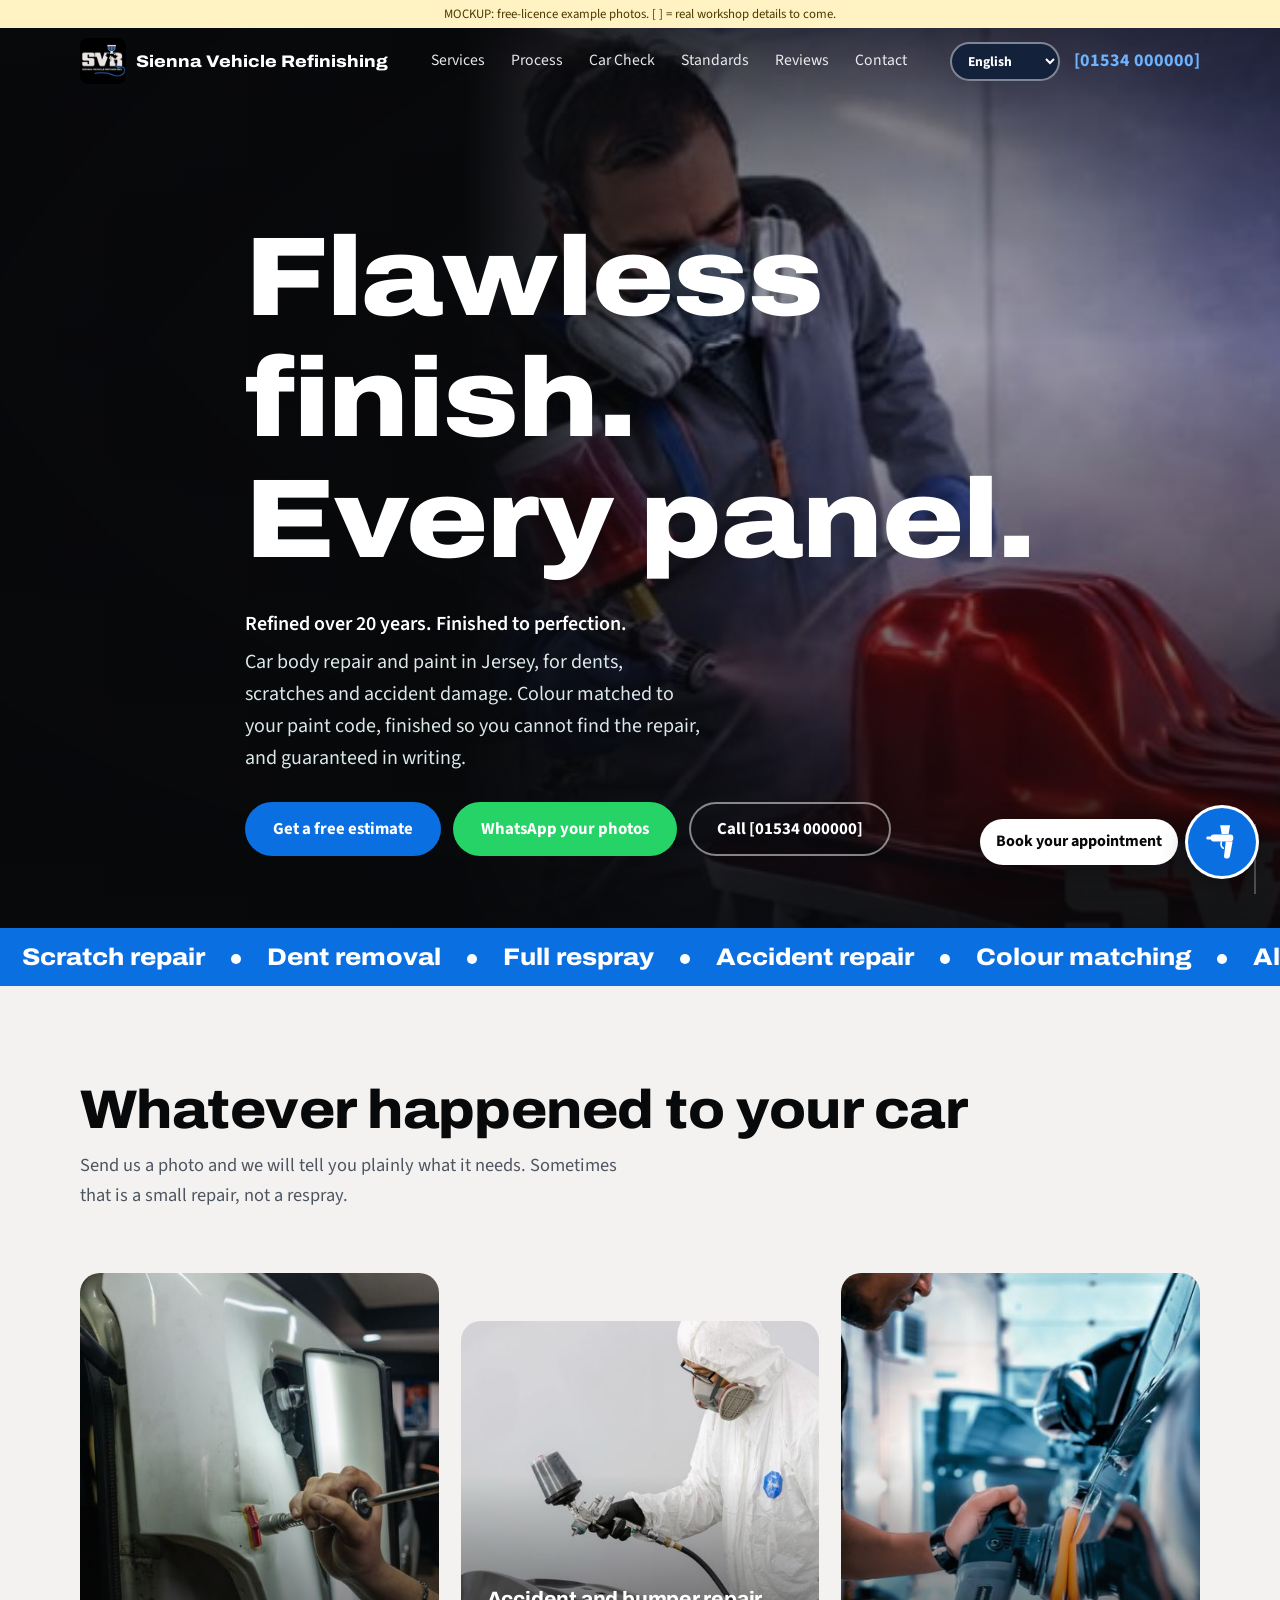
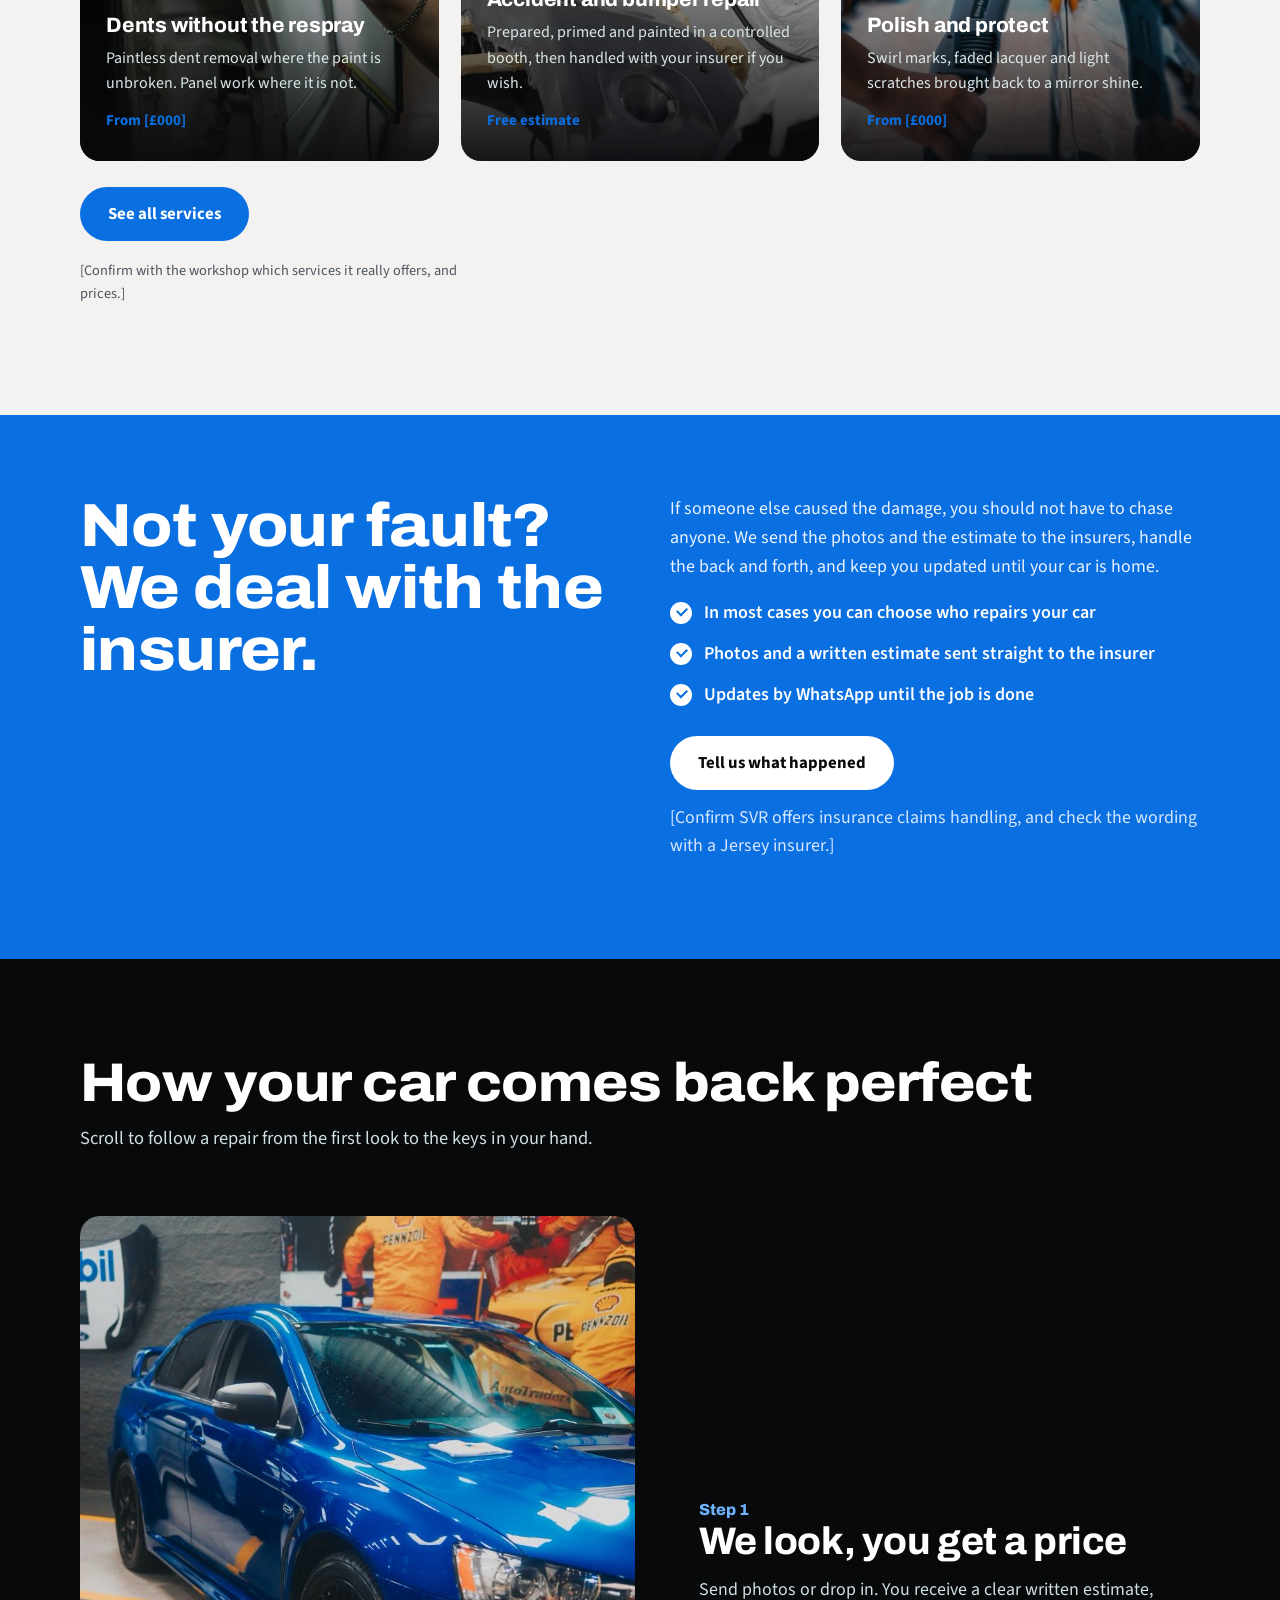
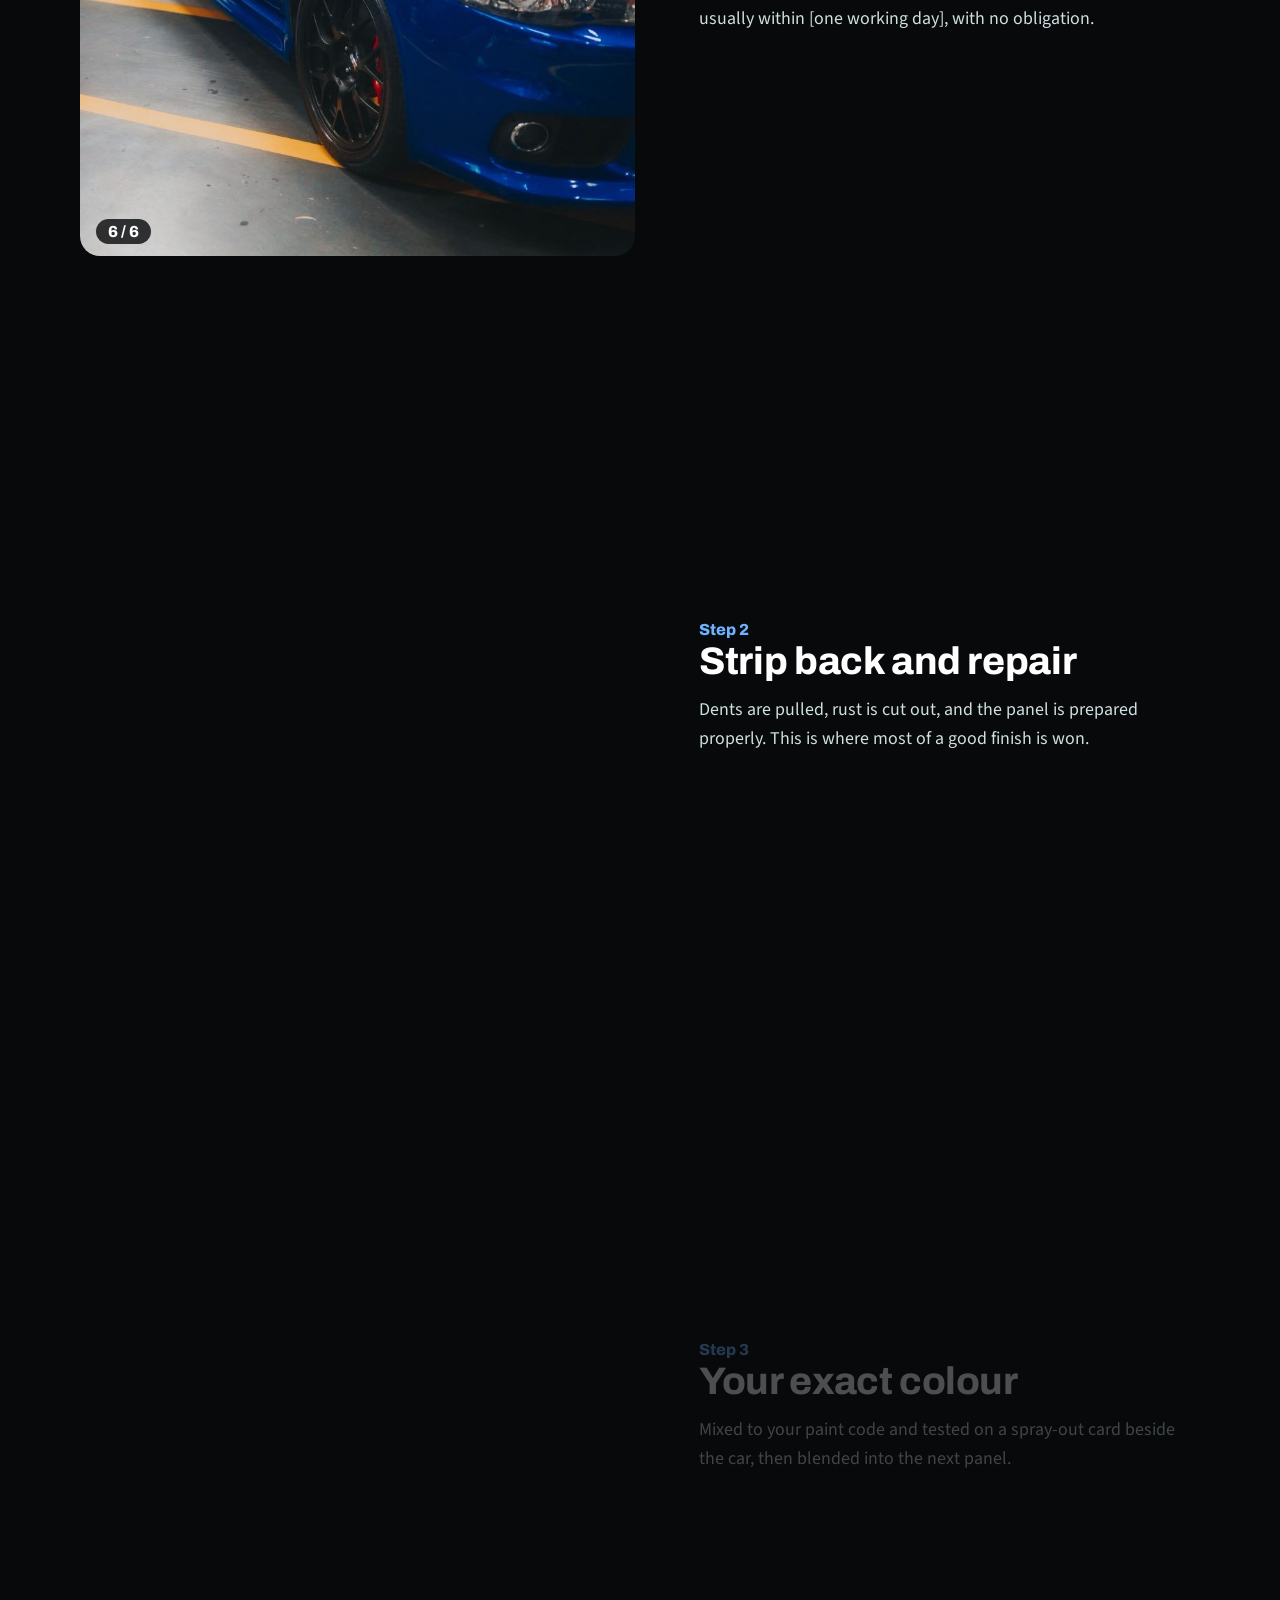
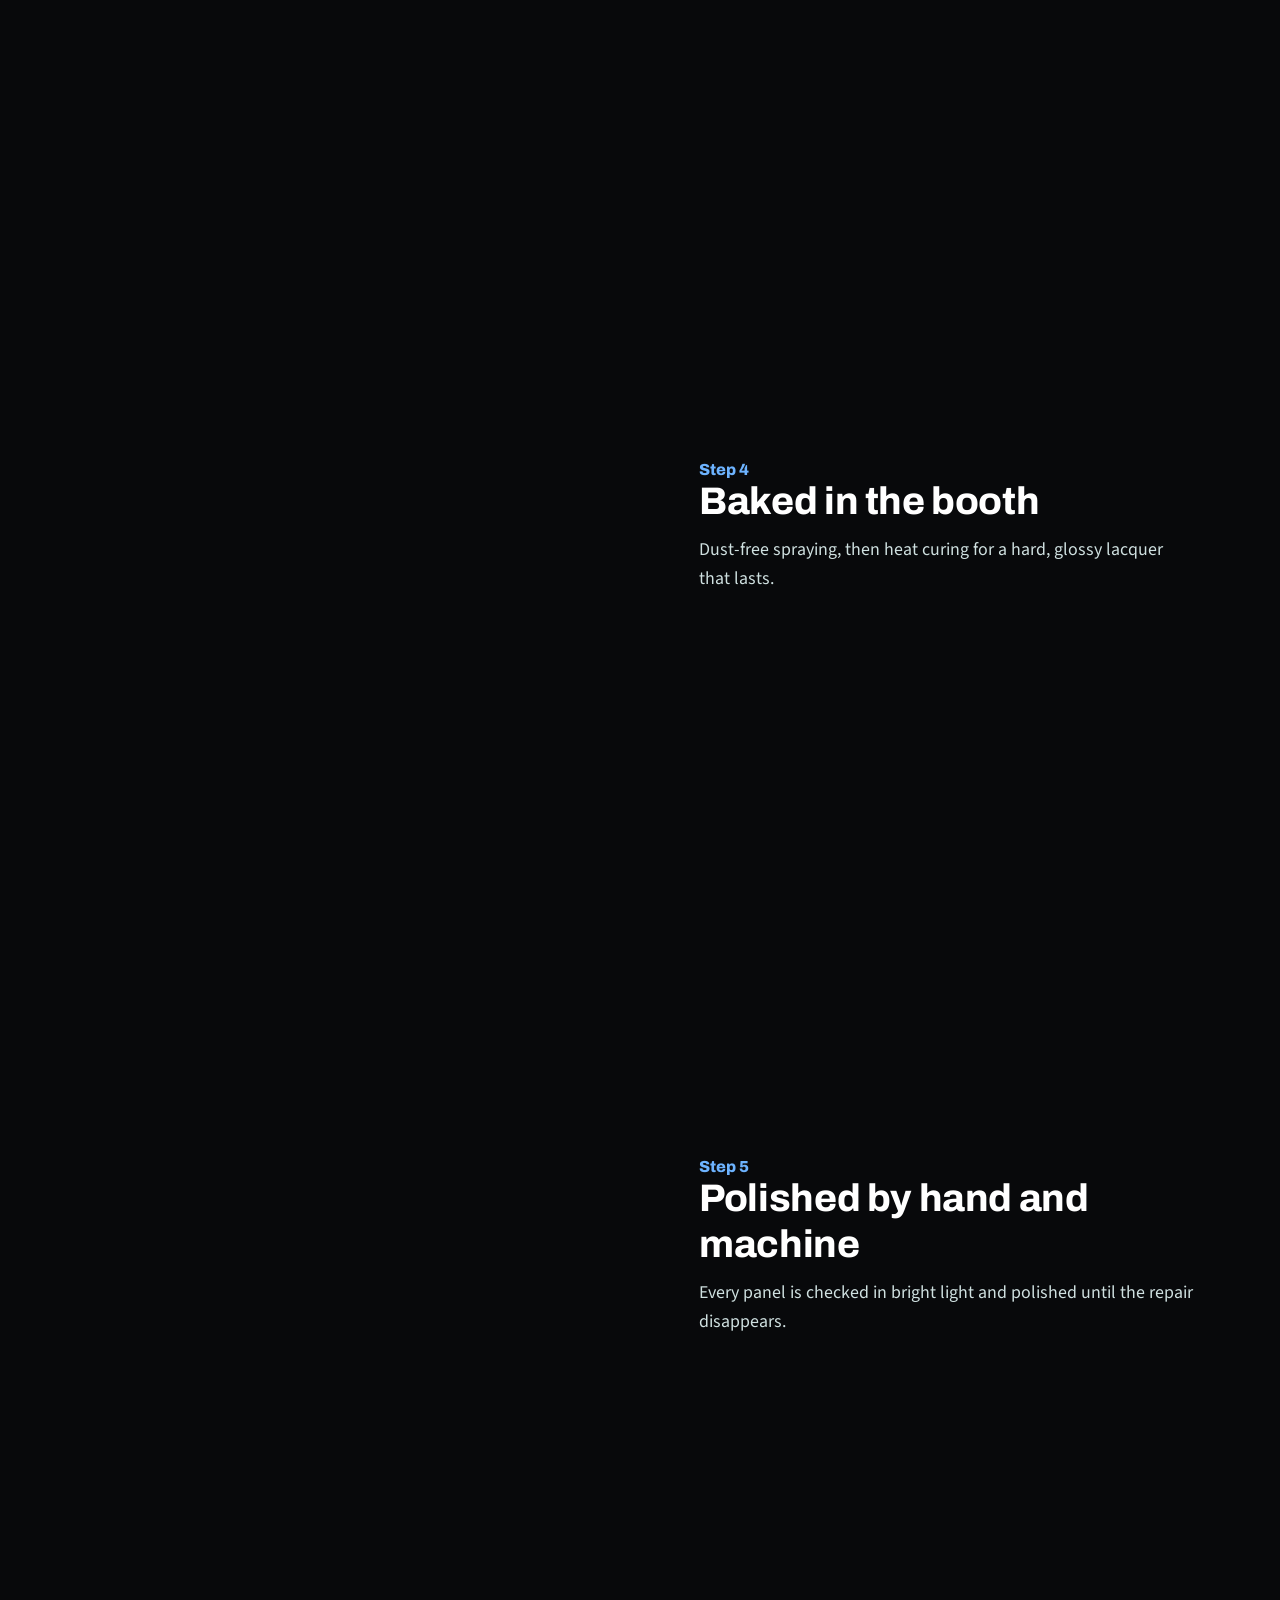
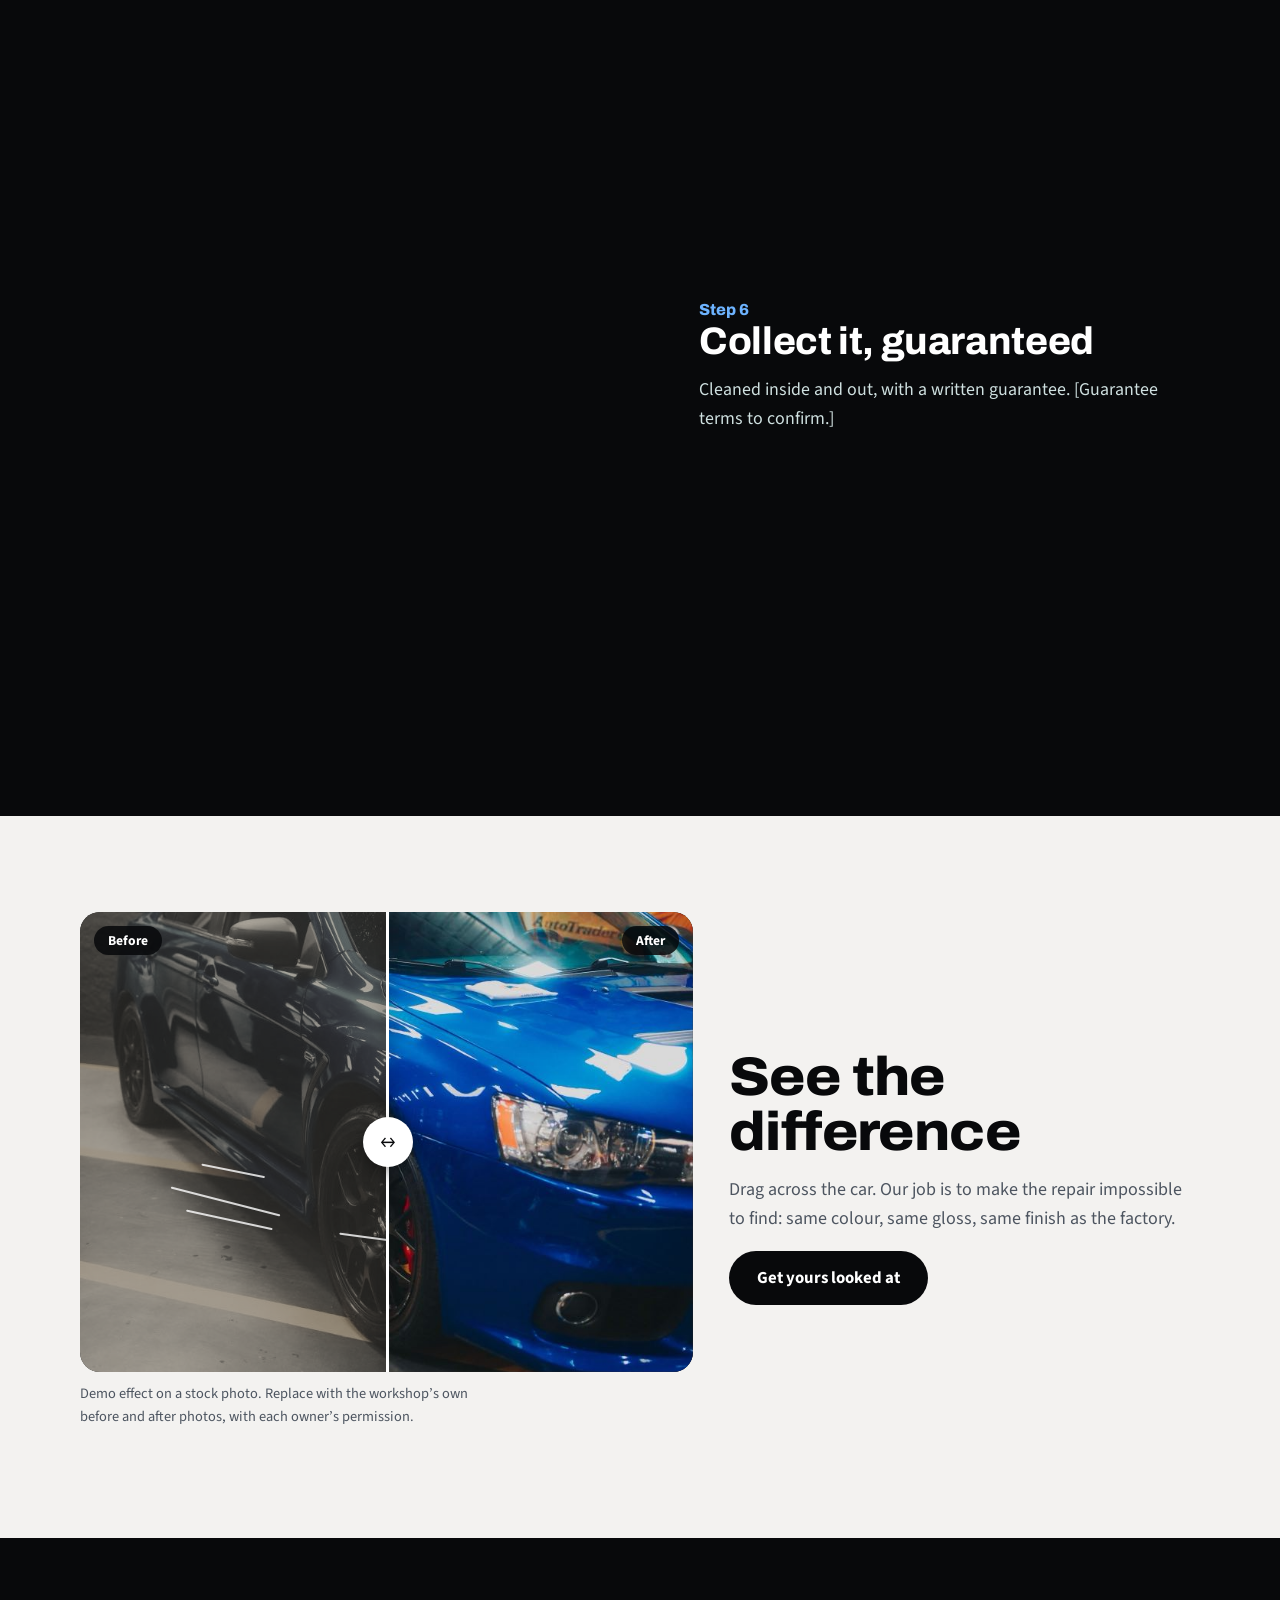
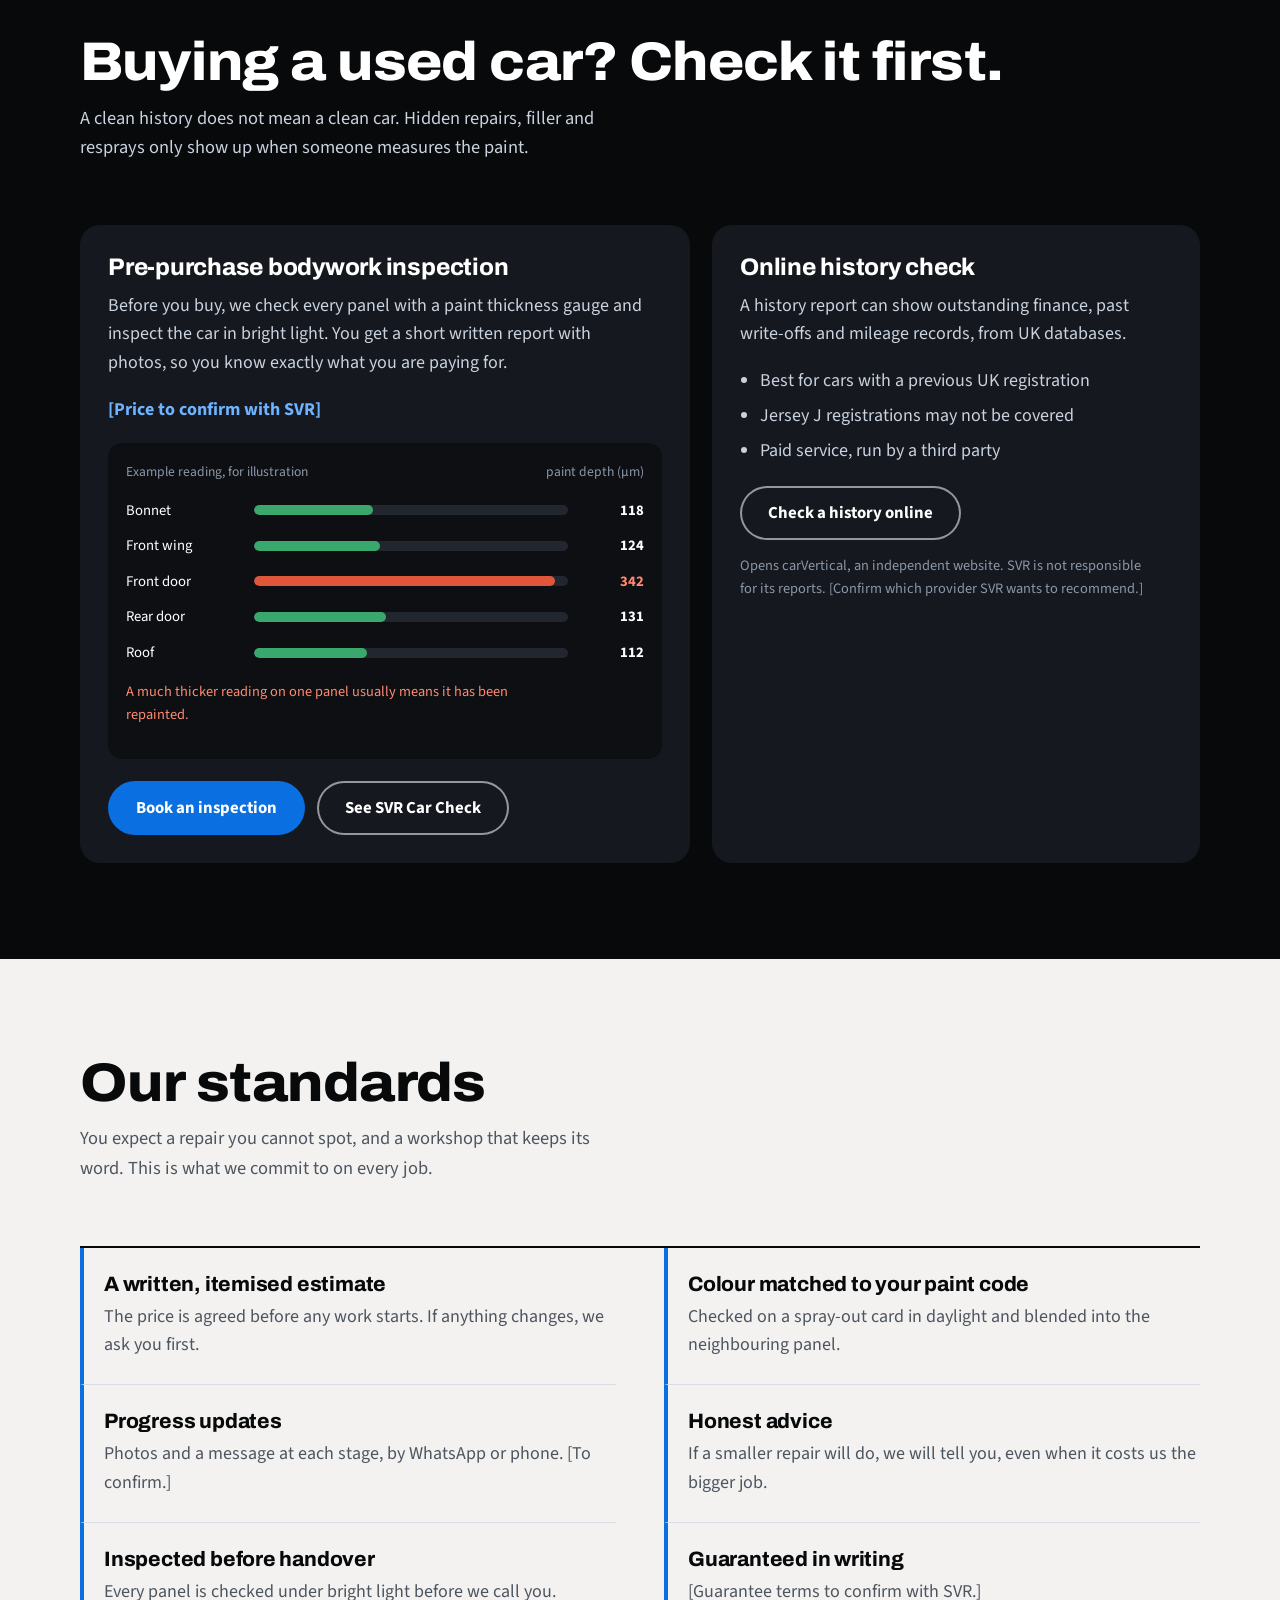
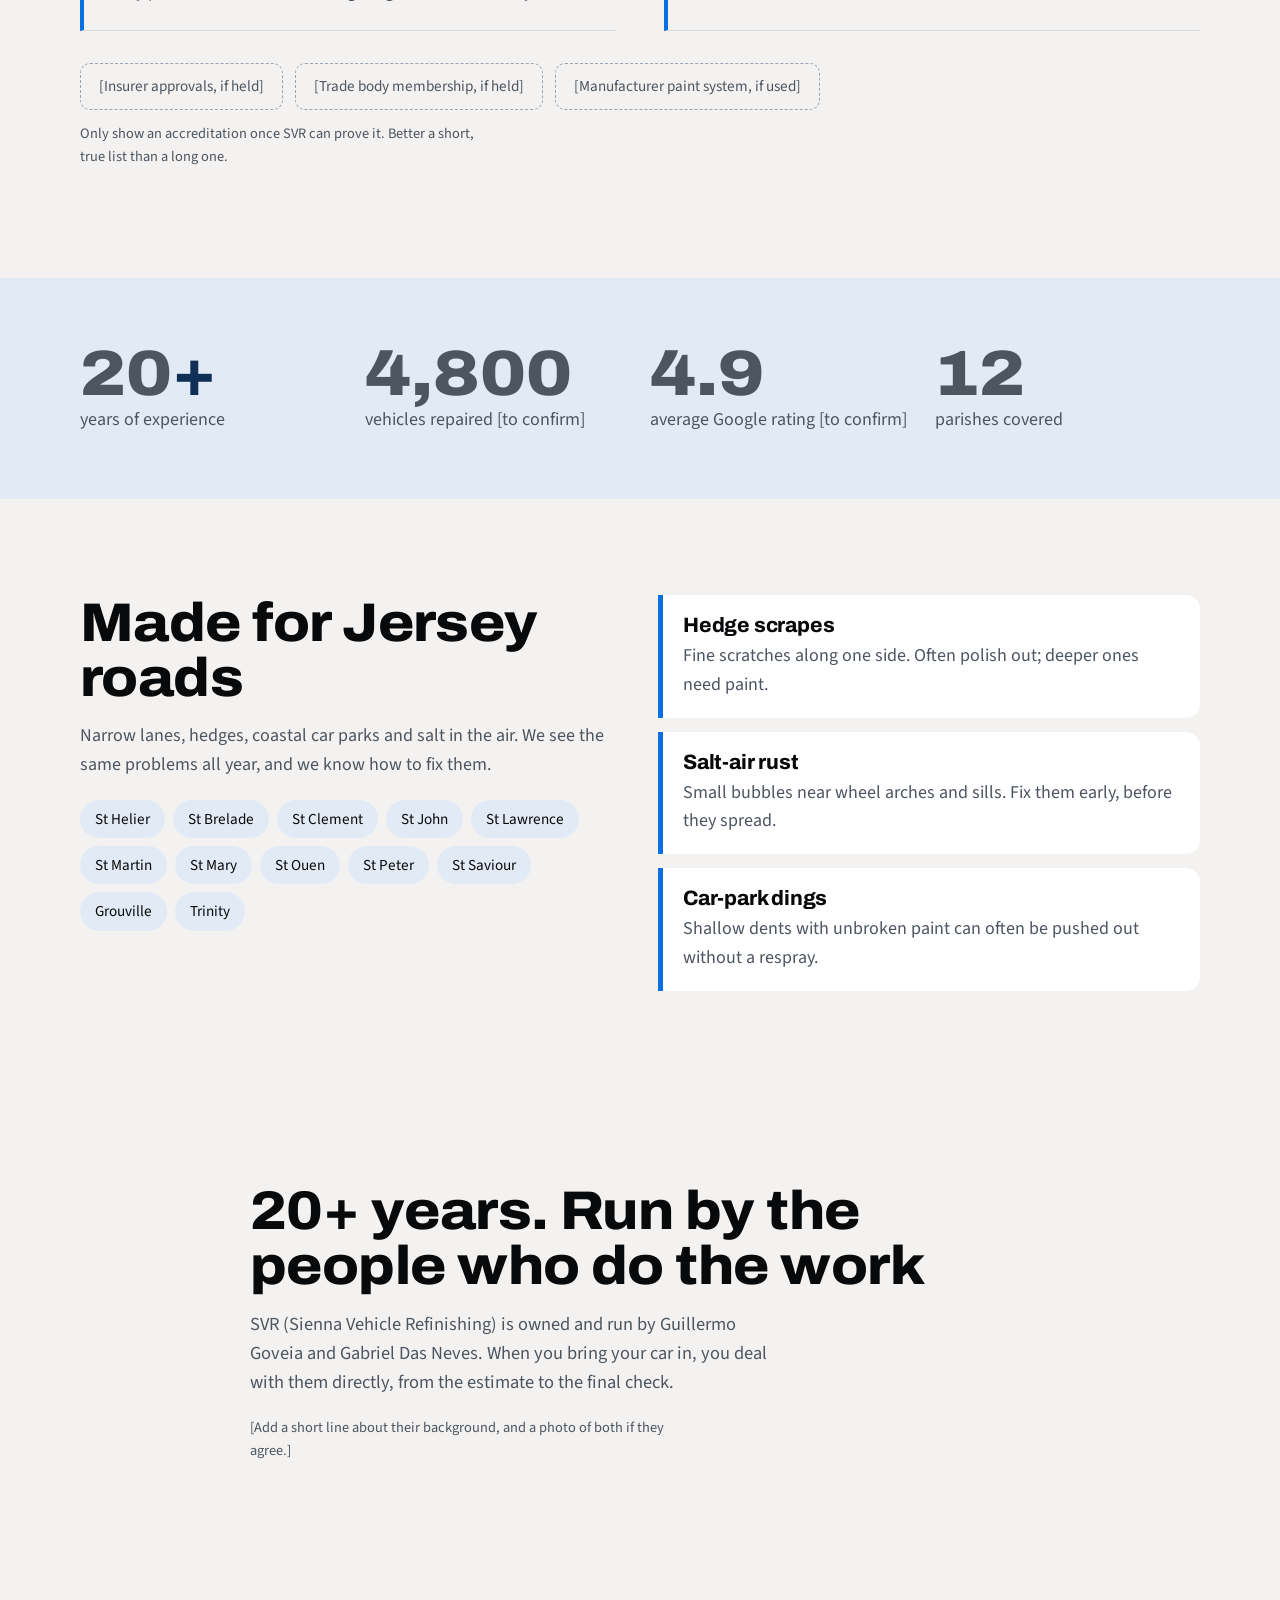
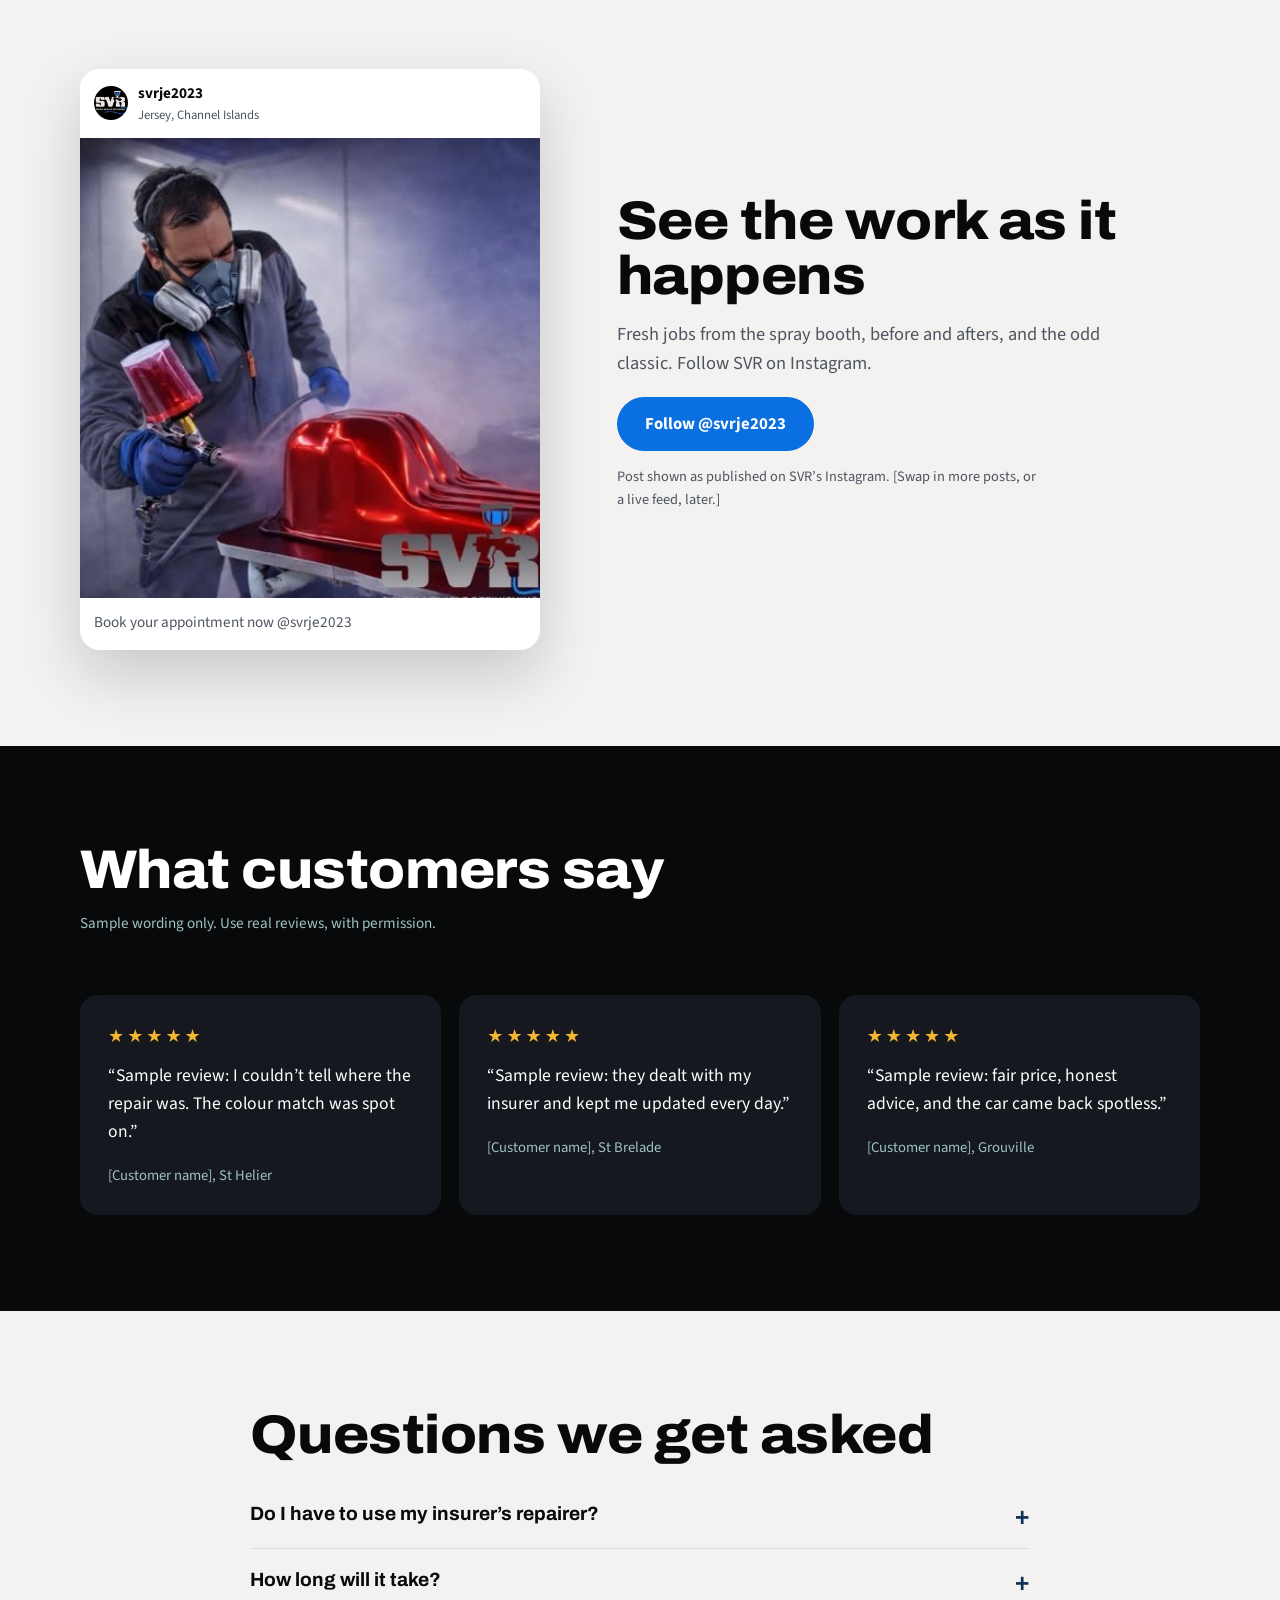
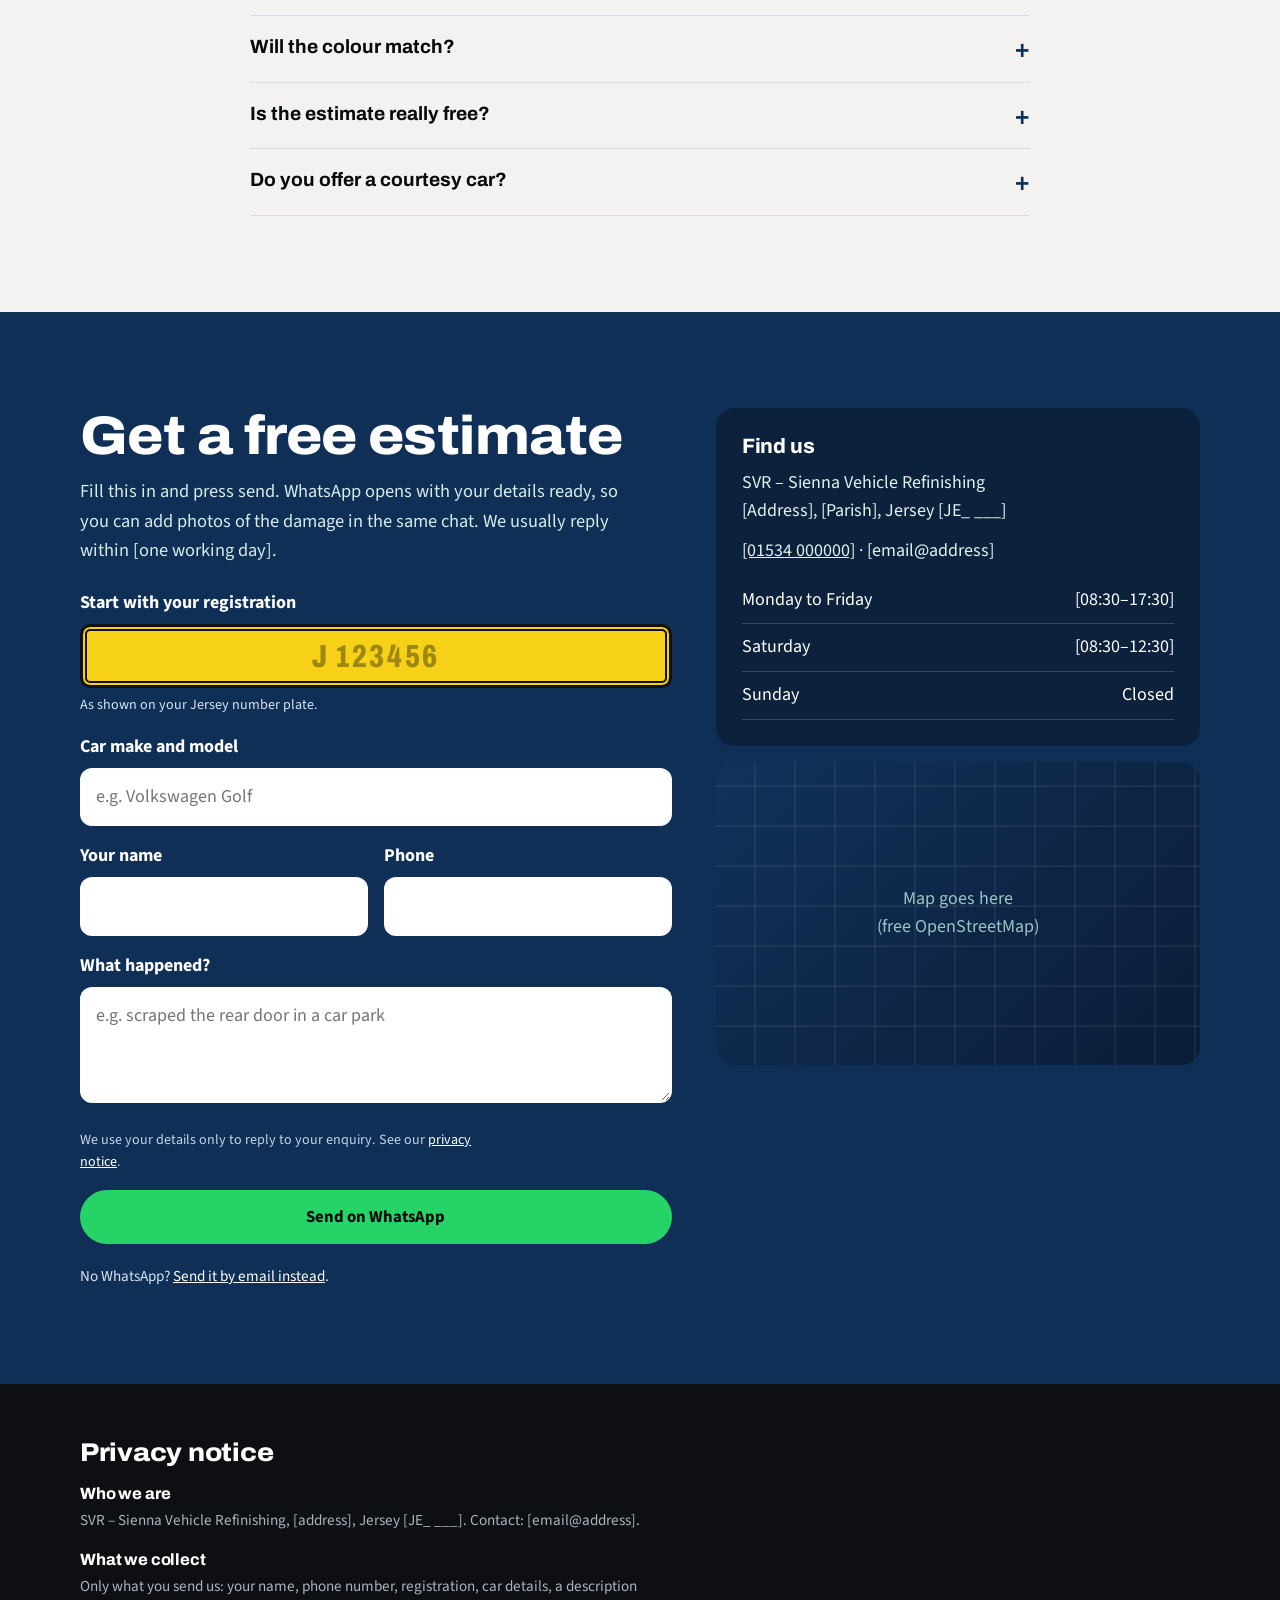
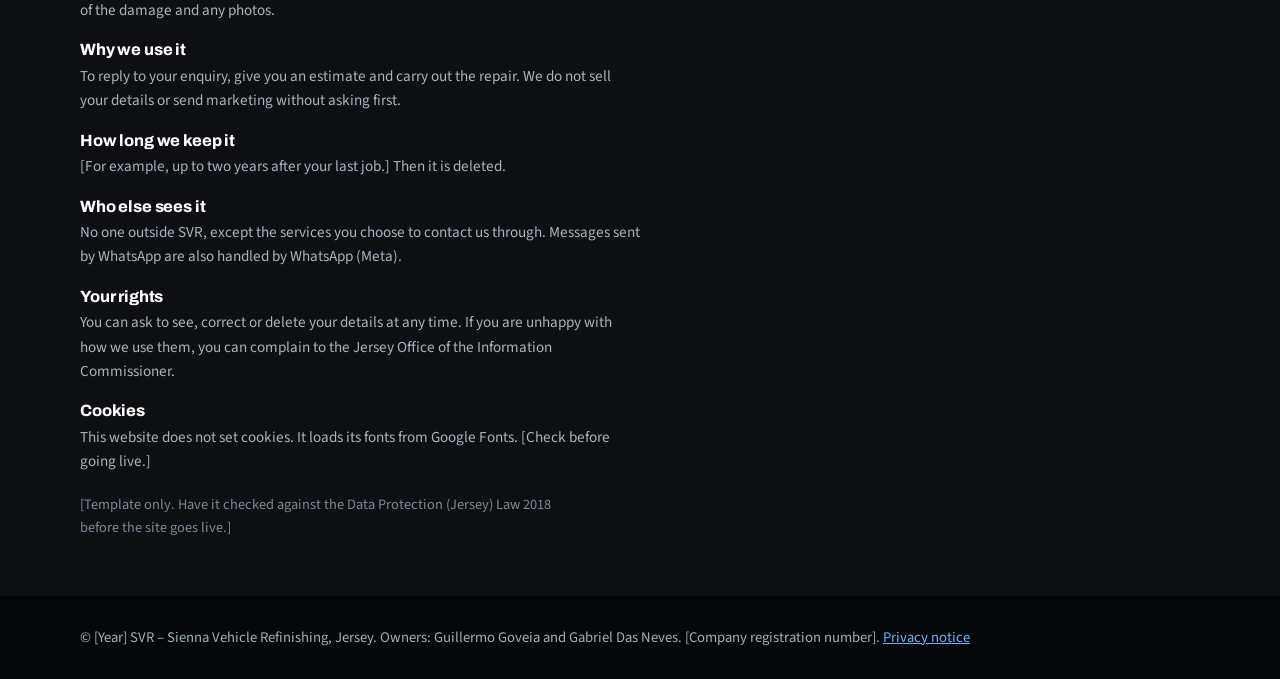
==== index.html @ bd572dd2 "Maqueta web del taller de pintura SVR (Jersey, UK) Maqueta en HTML con inicio, servicios y revisión " ====
<!doctype html>
<html lang="en-GB">
<head>
<meta charset="utf-8">
<meta name="viewport" content="width=device-width, initial-scale=1">
<title>SVR Vehicle Refinishing</title>
<!-- For the live site, use this title instead: Car Body Repair &amp; Paint in Jersey | SVR Sienna Vehicle Refinishing -->
<meta name="description" content="Car body repair, paint and dent removal in Jersey, Channel Islands. Over 20 years' experience. Free written estimates from SVR – Sienna Vehicle Refinishing.">
<meta name="theme-color" content="#08090b">
<meta property="og:type" content="website">
<meta property="og:site_name" content="SVR – Sienna Vehicle Refinishing">
<meta property="og:title" content="Car Body Repair &amp; Paint in Jersey | SVR">
<meta property="og:description" content="Paint, dent and accident repairs across Jersey. Over 20 years' experience. Free written estimates.">
<meta property="og:locale" content="en_GB">
<!-- Structured data for Google. Replace the [ ] values with real details before going live. -->
<script type="application/ld+json">
{"@context":"https://schema.org","@type":"AutoBodyShop","name":"SVR – Sienna Vehicle Refinishing","alternateName":"SVR",
"description":"Car body repair, paint, dent removal and accident repairs in Jersey, Channel Islands.",
"areaServed":{"@type":"Place","name":"Jersey, Channel Islands"},
"address":{"@type":"PostalAddress","streetAddress":"[Address]","addressLocality":"[Parish]","addressRegion":"Jersey","postalCode":"[JE_ ___]","addressCountry":"JE"},
"telephone":"[+44 1534 000000]",
"founder":[{"@type":"Person","name":"Guillermo Goveia"},{"@type":"Person","name":"Gabriel Das Neves"}],
"sameAs":["https://www.instagram.com/svrje2023/"]}
</script>
<link rel="preconnect" href="https://fonts.googleapis.com">
<link rel="preconnect" href="https://fonts.gstatic.com" crossorigin>
<link href="https://fonts.googleapis.com/css2?family=Archivo:wdth,wght@62..125,500..900&family=Source+Sans+3:wght@400;600;700&display=swap" rel="stylesheet">
<script>document.documentElement.classList.add('js')</script>
<style>
:root{--ink:#08090b;--ink2:#15181e;--sea:#0f2f57;--glass:#e2ebf5;--bone:#f3f2f0;--gold:#0a6fe0;--gold-d:#0858b8;--muted:#4d5560;--line:#d9dde3;
--head:'Archivo','Arial Narrow',system-ui,sans-serif;--body:'Source Sans 3',system-ui,-apple-system,'Segoe UI',sans-serif;--ease:cubic-bezier(.2,.7,.1,1)}
*{box-sizing:border-box}
html{scroll-behavior:smooth}
body{margin:0;font:18px/1.6 var(--body);color:var(--ink);background:var(--bone);padding-bottom:76px;overflow-x:hidden}
a{color:inherit}
img{display:block;max-width:100%}
:focus-visible{outline:3px solid #6db3ff;outline-offset:3px}
.w{max-width:1160px;margin:0 auto;padding:0 20px}
h1,h2,h3{font-family:var(--head);margin:0;line-height:1.02;letter-spacing:-.01em}
h1{font-size:clamp(2.8rem,9vw,7rem);font-weight:850;font-stretch:115%}
h2{font-size:clamp(2rem,5vw,3.4rem);font-weight:800;font-stretch:108%}
h3{font-size:1.3rem;font-weight:750;line-height:1.2}
p{margin:0 0 1em;max-width:60ch}
.btn{display:inline-flex;align-items:center;justify-content:center;min-height:54px;padding:0 28px;border-radius:999px;font:700 1.05rem var(--body);text-decoration:none;background:var(--gold);color:#fff;border:0;cursor:pointer;transition:transform .25s var(--ease),background .2s}
.btn:hover{background:var(--gold-d);transform:translateY(-2px)}
.btn.ghost{background:transparent;color:#fff;box-shadow:inset 0 0 0 2px rgba(255,255,255,.5)}
.btn.ghost:hover{background:rgba(255,255,255,.12)}
.btn.wa{background:#25d366}
@media(max-width:879px){.hero .btn.ghost{display:none}}
.mock{background:#fff3c4;color:#4d3b00;font-size:.8rem;text-align:center;height:28px;line-height:28px;padding:0 10px;white-space:nowrap;overflow:hidden;text-overflow:ellipsis}

/* header */
header{position:fixed;top:28px;left:0;right:0;z-index:30;color:#fff;transition:background .3s,top .3s}
header.solid{top:0;background:rgba(8,9,11,.94);backdrop-filter:blur(8px)}
header .w{display:flex;align-items:center;justify-content:space-between;gap:16px;min-height:66px}
.logo{font:850 1.25rem var(--head);font-stretch:112%;text-decoration:none;display:flex;align-items:center;gap:10px}
.logo img{width:46px;height:46px;border-radius:8px}.logo span{display:none;font-size:1.05rem;font-weight:800}@media(min-width:880px){.logo span{display:inline}}
nav{display:none;gap:26px;font-size:.98rem}
nav a{text-decoration:none;opacity:.9}nav a:hover{text-decoration:underline;text-underline-offset:6px}
.tel{display:none;font-weight:700;text-decoration:none;color:#6db3ff;white-space:nowrap}
@media(min-width:880px){.tel{display:block}}
@media(min-width:1080px){nav{display:flex}}

/* hero */
.hero{position:relative;min-height:100svh;color:#fff;display:flex;align-items:flex-end;overflow:hidden;background:var(--ink)}
.hero .bg{position:absolute;inset:-6% 0 -6% 0;will-change:transform}
.hero .bg img{width:100%;height:100%;object-fit:cover;object-position:50% 50%;animation:kb 2.8s var(--ease) both}
@media(min-width:880px){.hero .bg{left:36%;-webkit-mask-image:linear-gradient(90deg,transparent,#000 32%);mask-image:linear-gradient(90deg,transparent,#000 32%)}.hero .bg img{object-position:40% 50%}}
@keyframes kb{from{transform:scale(1.14);opacity:0}to{transform:scale(1);opacity:1}}
.hero::after{content:"";position:absolute;inset:0;background:linear-gradient(180deg,rgba(8,9,11,.55) 0%,rgba(8,9,11,.2) 35%,rgba(8,9,11,.92) 100%),linear-gradient(90deg,rgba(8,9,11,.7),transparent 70%)}
.hero .w{position:relative;z-index:2;padding-bottom:72px;padding-top:120px}
.ln{display:block;overflow:hidden;padding-bottom:.06em}
.ln span{display:block;transform:translateY(105%);animation:up 1s var(--ease) forwards}
.ln:nth-child(2) span{animation-delay:.12s}.ln:nth-child(3) span{animation-delay:.24s}
@keyframes up{to{transform:none}}
.fade{opacity:0;transform:translateY(16px);animation:fi .9s var(--ease) .7s forwards}
.fade.d2{animation-delay:.9s}
@keyframes fi{to{opacity:1;transform:none}}
.hero p.sub{font-size:1.25rem;color:#dbe8e8;margin:24px 0 28px;max-width:46ch}
.cta{display:flex;flex-wrap:wrap;gap:12px}
.scroll{position:absolute;right:24px;bottom:34px;z-index:2;width:2px;height:70px;background:rgba(255,255,255,.25);overflow:hidden;display:none}
.scroll::after{content:"";position:absolute;left:0;top:-30px;width:2px;height:30px;background:var(--gold);animation:sc 1.8s ease-in-out infinite}
@keyframes sc{to{top:70px}}
@media(min-width:880px){.scroll{display:block}}

/* marquee */
.marq{background:var(--gold);color:#fff;overflow:hidden;white-space:nowrap;padding:16px 0;font:800 1.5rem var(--head);font-stretch:110%}
.marq div{display:inline-block;animation:mq 32s linear infinite}
.marq span{margin:0 22px}
.marq i{display:inline-block;width:10px;height:10px;border-radius:50%;background:#fff;margin:0 4px;vertical-align:middle}
@keyframes mq{to{transform:translateX(-50%)}}

section{padding:96px 0}
.intro{margin-bottom:44px;display:grid;gap:14px}
.intro p{color:var(--muted);font-size:1.15rem}

/* reveal */
.js .rv{clip-path:inset(0 0 100% 0);transition:clip-path 1.1s var(--ease)}
.js .rv.in{clip-path:inset(0)}
.js .up{opacity:0;transform:translateY(28px);transition:opacity .8s var(--ease),transform .8s var(--ease)}
.js .up.in{opacity:1;transform:none}

/* services */
.sg{display:grid;gap:22px}
@media(min-width:800px){.sg{grid-template-columns:repeat(3,1fr)}.sg .c:nth-child(2){margin-top:48px}}
.c{position:relative;border-radius:20px;overflow:hidden;color:#fff;min-height:440px;display:flex;align-items:flex-end;text-decoration:none;isolation:isolate}
.c img{position:absolute;inset:0;width:100%;height:100%;object-fit:cover;z-index:-2;transition:transform 1.2s var(--ease)}
.c:hover img{transform:scale(1.07)}
.c::after{content:"";position:absolute;inset:0;z-index:-1;background:linear-gradient(180deg,transparent 35%,rgba(8,9,11,.92))}
.c div{padding:26px}
.c p{margin:8px 0 0;color:#dbe8e8;font-size:1rem}
.c small{display:inline-block;margin-top:12px;color:var(--gold);font-weight:700}

/* pinned process */
.proc{background:var(--ink);color:#fff;padding:96px 0 0}
.proc .intro p{color:#cfe0e0}
.pg{display:grid;gap:0}
.pin{position:sticky;top:66px;z-index:2;height:42vh;border-radius:0 0 20px 20px;overflow:hidden;background:#000}
.pin img{position:absolute;inset:0;width:100%;height:100%;object-fit:cover;opacity:0;transform:scale(1.08);transition:opacity .9s var(--ease),transform 1.6s var(--ease)}
.pin img.on{opacity:1;transform:scale(1)}
.pin .cnt{position:absolute;left:16px;bottom:12px;z-index:3;font:800 1rem var(--head);color:#fff;background:rgba(8,9,11,.8);padding:4px 12px;border-radius:999px}
.stp{min-height:62vh;display:flex;flex-direction:column;justify-content:center;opacity:.28;transition:opacity .5s;padding:24px 4px}
.stp.on{opacity:1}
.stp h3{font-size:clamp(1.6rem,4vw,2.4rem);margin-bottom:12px}
.stp p{color:#cfe0e0;font-size:1.12rem}
.stp b{color:#6db3ff;font:800 1rem var(--head)}
@media(min-width:880px){
 .pg{grid-template-columns:1.1fr 1fr;gap:60px;align-items:start}
 .pin{top:96px;height:calc(100vh - 140px);max-height:640px;border-radius:20px}
 .stp{min-height:80vh}
}
.proc .endpad{height:80px}

/* before / after */
.bag{display:grid;gap:36px}
@media(min-width:880px){.bag{grid-template-columns:1.3fr 1fr;align-items:center}}
.ba{position:relative;border-radius:20px;overflow:hidden;aspect-ratio:4/3;user-select:none;touch-action:pan-y;background:#222}
.ba img{position:absolute;inset:0;width:100%;height:100%;object-fit:cover;object-position:50% 72%}
.ba .bf{filter:grayscale(.8) contrast(.78) brightness(.78) sepia(.25)}
.ba .scr{position:absolute;inset:0;pointer-events:none;mix-blend-mode:screen;opacity:.8}
.ba .af{clip-path:inset(0 0 0 50%)}
.ba .hd{position:absolute;top:0;bottom:0;left:50%;width:3px;background:#fff;pointer-events:none;box-shadow:0 0 14px rgba(0,0,0,.5)}
.ba .hd::after{content:"↔";position:absolute;top:50%;left:50%;transform:translate(-50%,-50%);width:50px;height:50px;border-radius:50%;background:#fff;color:var(--ink);display:grid;place-items:center;font-size:1.4rem;box-shadow:0 6px 16px rgba(0,0,0,.35)}
.ba input{position:absolute;inset:0;width:100%;height:100%;opacity:0;cursor:ew-resize;margin:0}
.ba .tag{position:absolute;top:14px;z-index:2;padding:5px 14px;border-radius:999px;background:rgba(8,9,11,.85);color:#fff;font:700 .85rem var(--body)}
.ba:focus-within{outline:3px solid var(--gold)}
.note{font-size:.9rem;color:var(--muted)}



.lang{font:700 .9rem var(--body);color:#fff;background:transparent;border:2px solid rgba(255,255,255,.45);border-radius:999px;padding:6px 14px;cursor:pointer}
.lang:hover{background:rgba(255,255,255,.12)}
.hdr-r{display:flex;align-items:center;gap:14px}
/* floating spray-gun button */
.fab{position:fixed;right:16px;bottom:88px;z-index:45;display:flex;align-items:center;gap:10px;text-decoration:none;transition:opacity .3s,transform .3s}
.fab.gone{opacity:0;pointer-events:none;transform:translateY(12px)}
.fab .lbl{background:#fff;color:var(--ink);font-weight:700;padding:10px 16px;border-radius:999px;box-shadow:0 8px 24px rgba(0,0,0,.25);font-size:1rem;display:none;white-space:nowrap}
.fab .ico{width:68px;height:68px;border-radius:50%;background:var(--gold);color:#fff;display:grid;place-items:center;box-shadow:0 0 0 3px #fff,0 10px 28px rgba(0,0,0,.35);transition:transform .25s var(--ease),background .2s}
.fab:hover .ico,.fab:focus-visible .ico{transform:scale(1.08) rotate(-6deg);background:var(--gold-d)}
.fab svg{width:40px;height:40px}
.fab .mist circle{opacity:0;transition:opacity .25s}
.fab:hover .mist circle,.fab:focus-visible .mist circle,.fab.spray .mist circle{opacity:1}
.fab:hover .mist circle:nth-child(2){transition-delay:.08s}.fab:hover .mist circle:nth-child(3){transition-delay:.16s}
@media(min-width:880px){.fab{bottom:24px;right:24px}.fab .lbl{display:block}}


.fab .ico{position:relative}
.fab svg{overflow:visible}
.puff{position:absolute;right:62%;top:34%;width:60px;height:60px;border-radius:50%;pointer-events:none;opacity:0;background:radial-gradient(circle,#fff 0,#8cc8ff 35%,rgba(10,111,224,.55) 60%,transparent 72%);filter:blur(1.5px)}
.fab.spray .puff,.fab:active .puff{animation:puff .9s ease-out forwards}
.fab.spray .puff:nth-of-type(2),.fab:active .puff:nth-of-type(2){animation-delay:.07s;top:20%}
.fab.spray .puff:nth-of-type(3),.fab:active .puff:nth-of-type(3){animation-delay:.14s;top:48%}
.fab.spray .puff:nth-of-type(4),.fab:active .puff:nth-of-type(4){animation-delay:.21s;top:6%}
.fab.spray .puff:nth-of-type(5),.fab:active .puff:nth-of-type(5){animation-delay:.28s;top:60%}
@keyframes puff{0%{opacity:0;transform:translateX(0) scale(.3)}25%{opacity:1}100%{opacity:0;transform:translateX(-170px) scale(3.4)}}
.fab:active .ico,.fab.spray .ico{transform:scale(.94) rotate(-10deg)}


/* Jersey number plate */
.plate{display:flex;align-items:center;justify-content:center;background:#f7d117;border:3px solid #111;border-radius:10px;min-height:64px;box-shadow:inset 0 0 0 2px #f7d117,inset 0 0 0 4px #111}
.plate input{background:transparent;border:0;text-align:center;font:800 2rem var(--head);font-stretch:70%;letter-spacing:.08em;text-transform:uppercase;color:#111;min-height:56px;padding:0 8px}
.plate input::placeholder{color:rgba(17,17,17,.38)}
.plate input:focus{outline:none}
.plate:focus-within{outline:3px solid #fff;outline-offset:3px}
.hint{font-size:.88rem;color:#d7e3f3;margin:6px 0 0}

/* not your fault */
.claim{background:var(--gold);color:#fff;padding:80px 0}
.claim-g{display:grid;gap:28px}
@media(min-width:880px){.claim-g{grid-template-columns:1fr 1fr;align-items:start;gap:60px}}
.claim h2{font-size:clamp(2.2rem,5.4vw,3.8rem)}
.claim p{color:#eaf3ff;font-size:1.12rem}
.claim ul{list-style:none;margin:0 0 26px;padding:0;display:grid;gap:12px}
.claim li{position:relative;padding-left:34px;font-weight:600}
.claim li::before{content:"";position:absolute;left:0;top:3px;width:22px;height:22px;border-radius:50%;background:#fff}
.claim li::after{content:"";position:absolute;left:7px;top:8px;width:8px;height:5px;border-left:2.5px solid var(--gold);border-bottom:2.5px solid var(--gold);transform:rotate(-45deg)}
.claim .btn{background:#fff;color:var(--ink)}
.claim .btn:hover{background:#e8eefc}
.claim .note{color:#d6e7ff;margin-top:14px}


/* used car check */
.used{background:var(--ink);color:#fff}
.used .intro p{color:#c9d2de}
.ug{display:grid;gap:22px}
@media(min-width:880px){.ug{grid-template-columns:1.25fr 1fr}}
.ub{background:var(--ink2);border-radius:20px;padding:28px}
.ub h3{font-size:1.5rem;margin-bottom:10px}
.ub p{color:#c9d2de}
.ub .price{color:#6db3ff;font-weight:700;margin:4px 0 18px}
.gauge{background:#0d0f13;border-radius:14px;padding:18px;margin:18px 0 22px}
.gauge .cap{display:flex;justify-content:space-between;font-size:.85rem;color:#8b97a8;margin-bottom:10px}
.gr{display:grid;grid-template-columns:118px 1fr 66px;gap:10px;align-items:center;font-size:.92rem;padding:6px 0}
.gr .meter{height:10px;border-radius:99px;background:#22262e;overflow:hidden}
.gr .meter i{display:block;height:100%;width:var(--w);border-radius:99px;background:#3aa76d;transition:width 1.2s var(--ease)}
.gr.bad .meter i{background:#e0563b}
.gr b{font-weight:700;text-align:right;font-variant-numeric:tabular-nums}
.gr.bad b{color:#ff8a70}
.js .gauge .gr .meter i{width:0}
.js .gauge.in .gr .meter i{width:var(--w)}
@media(max-width:560px){.ub{padding:20px}.gauge{padding:14px}.gr{grid-template-columns:86px 1fr 40px;gap:8px;font-size:.88rem}}
.gauge .flag{margin-top:10px;font-size:.9rem;color:#ff8a70}
.ub .btn.line{background:transparent;color:#fff;box-shadow:inset 0 0 0 2px rgba(255,255,255,.55)}
.ub .btn.line:hover{background:rgba(255,255,255,.1)}
.ub ul{margin:0 0 20px;padding-left:20px;color:#c9d2de}
.ub li{margin-bottom:6px}
.ub .note{color:#8b97a8}


/* instagram */
.ig{display:grid;gap:30px;align-items:center}
@media(min-width:880px){.ig{grid-template-columns:.9fr 1.1fr;gap:60px}}
.igcard{background:#fff;border-radius:20px;box-shadow:0 24px 60px rgba(8,9,11,.18);overflow:hidden;max-width:460px}
.igcard header{position:static;display:flex;align-items:center;gap:10px;padding:12px 14px;color:var(--ink);background:#fff;font-weight:700;font-size:.95rem}
.igcard header img{width:34px;height:34px;border-radius:50%}
.igcard header small{display:block;font-weight:400;color:var(--muted);font-size:.8rem}
.igcard>img{width:100%;aspect-ratio:1/1;object-fit:cover}
.igcard p{margin:0;padding:12px 14px 16px;font-size:.95rem;color:var(--muted)}

/* privacy */
.priv{background:#0d0f13;color:#aab4c0;padding:56px 0;font-size:.95rem}
.priv h2{font-size:1.6rem;color:#fff;margin-bottom:18px}
.priv h3{font-size:1.02rem;color:#fff;margin:18px 0 4px}
.priv p{margin:0;max-width:70ch}
.priv a{color:#6db3ff}
.alt{margin:4px 0 0;font-size:.95rem;color:#d7e3f3}
.alt a{color:#fff}

/* standards */
.std{display:grid;gap:0 48px;grid-template-columns:1fr;border-top:2px solid var(--ink)}
@media(min-width:800px){.std{grid-template-columns:1fr 1fr}}
.std div{padding:24px 0 24px 20px;border-bottom:1px solid var(--line);border-left:4px solid var(--gold)}
.std h3{margin-bottom:6px}
.std p{margin:0;color:var(--muted)}
.acc{display:flex;flex-wrap:wrap;gap:12px;margin-top:32px}
.acc span{padding:10px 18px;border:1px dashed #9aa4b2;border-radius:10px;color:var(--muted);font-size:.95rem}
.legal{font-size:.88rem;color:#c5d3e8;margin:0}

/* stats */
.stats{background:var(--glass);padding:64px 0}
.stats ul{list-style:none;margin:0;padding:0;display:grid;grid-template-columns:1fr 1fr;gap:32px 20px}
@media(min-width:880px){.stats ul{grid-template-columns:repeat(4,1fr)}}
.stats b{display:block;font:850 clamp(2.4rem,6vw,4rem) var(--head);font-stretch:112%;color:var(--sea);line-height:1}
.stats span{color:var(--muted)}

/* local */
.local{display:grid;gap:36px}
@media(min-width:880px){.local{grid-template-columns:1fr 1fr;align-items:start}}
.tips{display:grid;gap:14px}
.tip{background:#fff;border-left:5px solid var(--gold);padding:18px 20px;border-radius:0 14px 14px 0}
.tip p{margin:4px 0 0;color:var(--muted)}
.par{display:flex;flex-wrap:wrap;gap:8px;margin:20px 0 0;padding:0;list-style:none}
.par li{padding:7px 15px;border-radius:999px;background:var(--glass);font-size:.95rem}

/* reviews */
.rev{background:var(--ink);color:#fff}
.rgrid{display:grid;gap:18px}
@media(min-width:880px){.rgrid{grid-template-columns:repeat(3,1fr)}}
blockquote{margin:0;background:var(--ink2);padding:28px;border-radius:18px}
blockquote p{font-size:1.1rem}
blockquote footer{font-size:.92rem;color:#9fc3c4}
.stars{color:#f2b632;letter-spacing:3px;margin-bottom:10px}

/* faq */
.faq{max-width:820px}
details{border-bottom:1px solid var(--line);padding:20px 0}
summary{cursor:pointer;font:700 1.2rem var(--head);list-style:none;display:flex;justify-content:space-between;gap:16px}
summary::after{content:"+";font-size:1.6rem;line-height:1;color:var(--sea);transition:transform .3s}
details[open] summary::after{transform:rotate(45deg)}
details p{margin:12px 0 0;color:var(--muted)}

/* contact */
.contact{background:var(--sea);color:#fff}
.cg{display:grid;gap:44px}
@media(min-width:880px){.cg{grid-template-columns:1.1fr .9fr}}
.contact .lead{color:#d7ece8;font-size:1.15rem}
form{display:grid;gap:16px;margin-top:24px}
label{font-weight:700;display:block;margin-bottom:6px}
input,textarea{width:100%;font:inherit;padding:13px 14px;border:2px solid transparent;border-radius:12px;background:#fff;color:var(--ink);min-height:52px}
input:focus,textarea:focus{border-color:var(--gold);outline:none}
.two{display:grid;gap:16px}@media(min-width:560px){.two{grid-template-columns:1fr 1fr}}
.ok{display:none;background:#0f3d2a;padding:14px 18px;border-radius:12px}
.card{background:rgba(8,9,11,.35);border-radius:18px;padding:26px}
.card h3{margin-bottom:10px}
.card p{margin:0 0 .6em;color:#e3f1ef}
table{border-collapse:collapse;width:100%;margin-top:8px}
td{padding:9px 0;border-bottom:1px solid rgba(255,255,255,.18)}td+td{text-align:right}
.map{margin-top:16px;aspect-ratio:16/10;border-radius:18px;background:linear-gradient(135deg,#12315a,#0a1d36);display:grid;place-items:center;color:#9fc3c4;text-align:center;padding:12px;position:relative;overflow:hidden}
.map::before{content:"";position:absolute;inset:0;background:repeating-linear-gradient(0deg,transparent 0 38px,rgba(255,255,255,.06) 38px 40px),repeating-linear-gradient(90deg,transparent 0 38px,rgba(255,255,255,.06) 38px 40px)}
.map span{position:relative}
footer.foot{background:#050607;color:#9db3b8;padding:30px 0;font-size:.92rem}

.bar{position:fixed;inset:auto 0 0 0;z-index:40;display:grid;grid-template-columns:1fr 1fr 1fr;gap:8px;padding:8px 10px;background:var(--ink);box-shadow:0 -6px 20px rgba(0,0,0,.3)}
.bar a{display:flex;align-items:center;justify-content:center;min-height:52px;border-radius:12px;font-weight:700;text-decoration:none;background:#2a4753;color:#fff}
.bar a:nth-child(1){background:var(--gold);color:#fff}
.bar a:nth-child(2){background:#25d366;color:var(--ink)}
@media(min-width:880px){.bar{display:none}body{padding-bottom:0}}

@media(prefers-reduced-motion:reduce){
 *{animation:none!important;transition:none!important;scroll-behavior:auto!important}
 .ln span,.fade{transform:none;opacity:1}.js .rv{clip-path:none}.js .up{opacity:1;transform:none}.marq div{animation:none}
}
</style>
</head>
<body>
<div class="mock">MOCKUP: free-licence example photos. [ ] = real workshop details to come.</div>

<header id="hd">
 <div class="w">
  <a class="logo" href="#top"><img src="[data-uri]" data-key="logo" alt="SVR logo"><span>Sienna Vehicle Refinishing</span></a>
  <nav aria-label="Main"><a href="services.html">Services</a><a href="#process">Process</a><a href="car-check.html">Car Check</a><a href="#standards">Standards</a><a href="#reviews">Reviews</a><a href="#contact">Contact</a></nav>
  <div class="hdr-r"><button class="lang" id="lang" type="button" aria-label="Change language">ES</button><a class="tel" href="tel:+44000000000">[01534 000000]</a></div>
 </div>
</header>

<main id="top">
<div class="hero">
 <div class="bg" id="heroBg"><img src="[data-uri]" data-key="svr-post" alt="SVR painter spraying a red car panel in the spray booth"></div>
 <div class="w">
  <h1 aria-label="Refined over 20 years. Finished to perfection.">
   <span class="ln"><span>Flawless</span></span>
   <span class="ln"><span>finish.</span></span>
   <span class="ln"><span>Every panel.</span></span>
  </h1>
  <p class="sub fade" style="font-weight:600;color:#fff;margin-bottom:6px">Refined over 20 years. Finished to perfection.</p>
  <p class="sub fade" style="margin-top:0">Car body repair and paint in Jersey, for dents, scratches and accident damage. Colour matched to your paint code, finished so you cannot find the repair, and guaranteed in writing.</p>
  <div class="cta fade d2">
   <a class="btn" href="#contact">Get a free estimate</a>
   <a class="btn wa" href="https://wa.me/44000000000">WhatsApp your photos</a>
   <a class="btn ghost" href="tel:+44000000000">Call [01534 000000]</a>
  </div>
 </div>
 <div class="scroll" aria-hidden="true"></div>
</div>

<div class="marq" aria-hidden="true"><div>
 <span>Scratch repair</span><i></i><span>Dent removal</span><i></i><span>Full respray</span><i></i><span>Accident repair</span><i></i><span>Colour matching</span><i></i><span>Alloy wheels</span><i></i><span>Polishing</span><i></i>
 <span>Scratch repair</span><i></i><span>Dent removal</span><i></i><span>Full respray</span><i></i><span>Accident repair</span><i></i><span>Colour matching</span><i></i><span>Alloy wheels</span><i></i><span>Polishing</span><i></i>
</div></div>

<section class="pt-only" style="padding:44px 0;background:#0c1a2e"><div class="w" style="display:grid;gap:14px;color:#fff">
 <h2>We speak Portuguese</h2>
 <p style="max-width:620px;opacity:.85">Send your photos on WhatsApp and get your estimate explained clearly, in Portuguese. [Confirm that SVR can offer Portuguese-speaking service.]</p>
 <ul style="list-style:none;padding:0;display:grid;gap:6px;margin:0"><li><b aria-hidden="true">✓ </b><span>A clear written estimate, no surprises</span></li><li><b aria-hidden="true">✓ </b><span>We deal with your insurer, step by step</span></li><li><b aria-hidden="true">✓ </b><span>Updates on WhatsApp, in your language</span></li></ul>
 <p><a class="btn" href="#contact">Ask in Portuguese</a></p>
</div></section>

<section id="services"><div class="w">
 <div class="intro up"><h2>Whatever happened to your car</h2><p>Send us a photo and we will tell you plainly what it needs. Sometimes that is a small repair, not a respray.</p></div>
 <div class="sg">
  <a class="c up" href="#contact"><img src="[data-uri]" data-key="dent" alt="Technician removing a dent from a car door panel" loading="lazy"><div><h3>Dents without the respray</h3><p>Paintless dent removal where the paint is unbroken. Panel work where it is not.</p><small>From [£000]</small></div></a>
  <a class="c up" href="#contact"><img src="[data-uri]" data-key="bumper" alt="Technician in protective suit spraying a car bumper" loading="lazy"><div><h3>Accident and bumper repair</h3><p>Prepared, primed and painted in a controlled booth, then handled with your insurer if you wish.</p><small>Free estimate</small></div></a>
  <a class="c up" href="#contact"><img src="[data-uri]" data-key="polish" alt="Technician polishing a car panel with a machine" loading="lazy"><div><h3>Polish and protect</h3><p>Swirl marks, faded lacquer and light scratches brought back to a mirror shine.</p><small>From [£000]</small></div></a>
 </div>
 <p style="margin-top:26px"><a class="btn" href="services.html">See all services</a></p>
 <p class="note" style="margin-top:16px">[Confirm with the workshop which services it really offers, and prices.]</p>
</div></section>

<section class="claim" id="insurance"><div class="w claim-g">
 <div class="up"><h2>Not your fault? We deal with the insurer.</h2></div>
 <div class="up">
  <p>If someone else caused the damage, you should not have to chase anyone. We send the photos and the estimate to the insurers, handle the back and forth, and keep you updated until your car is home.</p>
  <ul>
   <li>In most cases you can choose who repairs your car</li>
   <li>Photos and a written estimate sent straight to the insurer</li>
   <li>Updates by WhatsApp until the job is done</li>
  </ul>
  <a class="btn" href="#contact">Tell us what happened</a>
  <p class="note">[Confirm SVR offers insurance claims handling, and check the wording with a Jersey insurer.]</p>
 </div>
</div></section>

<section id="process" class="proc"><div class="w">
 <div class="intro"><h2>How your car comes back perfect</h2><p>Scroll to follow a repair from the first look to the keys in your hand.</p></div>
 <div class="pg">
  <div class="pin" id="pin" aria-hidden="true">
   <img class="on" src="[data-uri]" data-key="workshop" alt="">
   <img src="[data-uri]" data-key="spray" alt="">
   <img src="[data-uri]" data-key="closeup" alt="">
   <img src="[data-uri]" data-key="booth" alt="">
   <img src="[data-uri]" data-key="buff-red" alt="" style="object-position:50% 30%">
   <img src="[data-uri]" data-key="blue-garage" alt="" style="object-position:50% 70%">
   <div class="cnt" id="cnt">1 / 6</div>
  </div>
  <div>
   <div class="stp on"><b>Step 1</b><h3>We look, you get a price</h3><p>Send photos or drop in. You receive a clear written estimate, usually within [one working day], with no obligation.</p></div>
   <div class="stp"><b>Step 2</b><h3>Strip back and repair</h3><p>Dents are pulled, rust is cut out, and the panel is prepared properly. This is where most of a good finish is won.</p></div>
   <div class="stp"><b>Step 3</b><h3>Your exact colour</h3><p>Mixed to your paint code and tested on a spray-out card beside the car, then blended into the next panel.</p></div>
   <div class="stp"><b>Step 4</b><h3>Baked in the booth</h3><p>Dust-free spraying, then heat curing for a hard, glossy lacquer that lasts.</p></div>
   <div class="stp"><b>Step 5</b><h3>Polished by hand and machine</h3><p>Every panel is checked in bright light and polished until the repair disappears.</p></div>
   <div class="stp"><b>Step 6</b><h3>Collect it, guaranteed</h3><p>Cleaned inside and out, with a written guarantee. [Guarantee terms to confirm.]</p></div>
  </div>
 </div>
 <div class="endpad"></div>
</div></section>

<section id="work"><div class="w bag">
 <div>
  <div class="ba" id="ba">
   <img class="bf" src="[data-uri]" data-same="blue-garage" alt="Car before repair (demo effect)">
   <svg class="scr" viewBox="0 0 400 300" preserveAspectRatio="none" aria-hidden="true"><g stroke="#fff" stroke-width="1.3" fill="none" stroke-linecap="round"><path d="M60 180l70 18M70 195l55 12M80 165l40 8M240 150l60 22M250 170l50 10M270 140l35 12M170 210l44 6"/></g></svg>
   <img class="af" id="af" src="[data-uri]" data-same="blue-garage" alt="Car after repair">
   <span class="tag" style="left:14px">Before</span><span class="tag" style="right:14px">After</span>
   <div class="hd" id="hd2"></div>
   <input type="range" min="2" max="98" value="50" id="rg" aria-label="Compare before and after">
  </div>
  <p class="note" style="margin-top:10px">Demo effect on a stock photo. Replace with the workshop’s own before and after photos, with each owner’s permission.</p>
 </div>
 <div class="up">
  <h2 style="margin-bottom:16px">See the difference</h2>
  <p style="color:var(--muted)">Drag across the car. Our job is to make the repair impossible to find: same colour, same gloss, same finish as the factory.</p>
  <a class="btn" style="background:var(--ink);color:#fff" href="#contact">Get yours looked at</a>
 </div>
</div></section>

<section id="used" class="used"><div class="w">
 <div class="intro up"><h2>Buying a used car? Check it first.</h2><p>A clean history does not mean a clean car. Hidden repairs, filler and resprays only show up when someone measures the paint.</p></div>
 <div class="ug">
  <div class="ub up">
   <h3>Pre-purchase bodywork inspection</h3>
   <p>Before you buy, we check every panel with a paint thickness gauge and inspect the car in bright light. You get a short written report with photos, so you know exactly what you are paying for.</p>
   <p class="price">[Price to confirm with SVR]</p>
   <div class="gauge up" aria-label="Example paint thickness reading">
    <div class="cap"><span>Example reading, for illustration</span><span>paint depth (µm)</span></div>
    <div class="gr"><span>Bonnet</span><span class="meter"><i style="--w:38%"></i></span><b>118</b></div>
    <div class="gr"><span>Front wing</span><span class="meter"><i style="--w:40%"></i></span><b>124</b></div>
    <div class="gr bad"><span>Front door</span><span class="meter"><i style="--w:96%"></i></span><b>342</b></div>
    <div class="gr"><span>Rear door</span><span class="meter"><i style="--w:42%"></i></span><b>131</b></div>
    <div class="gr"><span>Roof</span><span class="meter"><i style="--w:36%"></i></span><b>112</b></div>
    <p class="flag">A much thicker reading on one panel usually means it has been repainted.</p>
   </div>
   <a class="btn" href="#contact" id="bookInspect">Book an inspection</a>
   <a class="btn line" href="car-check.html" style="margin-left:8px">See SVR Car Check</a>
  </div>
  <div class="ub up">
   <h3>Online history check</h3>
   <p>A history report can show outstanding finance, past write-offs and mileage records, from UK databases.</p>
   <ul><li>Best for cars with a previous UK registration</li><li>Jersey J registrations may not be covered</li><li>Paid service, run by a third party</li></ul>
   <a class="btn line" href="https://www.carvertical.com/gb" target="_blank" rel="noopener">Check a history online</a>
   <p class="note" style="margin-top:14px">Opens carVertical, an independent website. SVR is not responsible for its reports. [Confirm which provider SVR wants to recommend.]</p>
  </div>
 </div>
</div></section>

<section id="standards"><div class="w">
 <div class="intro up"><h2>Our standards</h2><p>You expect a repair you cannot spot, and a workshop that keeps its word. This is what we commit to on every job.</p></div>
 <div class="std up">
  <div><h3>A written, itemised estimate</h3><p>The price is agreed before any work starts. If anything changes, we ask you first.</p></div>
  <div><h3>Colour matched to your paint code</h3><p>Checked on a spray-out card in daylight and blended into the neighbouring panel.</p></div>
  <div><h3>Progress updates</h3><p>Photos and a message at each stage, by WhatsApp or phone. [To confirm.]</p></div>
  <div><h3>Honest advice</h3><p>If a smaller repair will do, we will tell you, even when it costs us the bigger job.</p></div>
  <div><h3>Inspected before handover</h3><p>Every panel is checked under bright light before we call you.</p></div>
  <div><h3>Guaranteed in writing</h3><p>[Guarantee terms to confirm with SVR.]</p></div>
 </div>
 <div class="acc" aria-label="Accreditations"><span>[Insurer approvals, if held]</span><span>[Trade body membership, if held]</span><span>[Manufacturer paint system, if used]</span></div>
 <p class="note" style="margin-top:12px">Only show an accreditation once SVR can prove it. Better a short, true list than a long one.</p>
</div></section>

<div class="stats"><div class="w"><ul>
 <li class="up"><b><span data-n="20">0</span>+</b><span>years of experience</span></li>
 <li class="up"><b><span data-n="4800">0</span></b><span>vehicles repaired [to confirm]</span></li>
 <li class="up"><b><span data-n="49" data-d="1">0</span></b><span>average Google rating [to confirm]</span></li>
 <li class="up"><b><span data-n="12">0</span></b><span>parishes covered</span></li>
</ul></div></div>

<section><div class="w local">
 <div class="up">
  <h2>Made for Jersey roads</h2>
  <p style="margin-top:16px;color:var(--muted)">Narrow lanes, hedges, coastal car parks and salt in the air. We see the same problems all year, and we know how to fix them.</p>
  <ul class="par" aria-label="Parishes we cover"><li>St Helier</li><li>St Brelade</li><li>St Clement</li><li>St John</li><li>St Lawrence</li><li>St Martin</li><li>St Mary</li><li>St Ouen</li><li>St Peter</li><li>St Saviour</li><li>Grouville</li><li>Trinity</li></ul>
 </div>
 <div class="tips">
  <div class="tip up"><h3>Hedge scrapes</h3><p>Fine scratches along one side. Often polish out; deeper ones need paint.</p></div>
  <div class="tip up"><h3>Salt-air rust</h3><p>Small bubbles near wheel arches and sills. Fix them early, before they spread.</p></div>
  <div class="tip up"><h3>Car-park dings</h3><p>Shallow dents with unbroken paint can often be pushed out without a respray.</p></div>
 </div>
</div></section>

<section><div class="w" style="max-width:820px">
 <div class="up"><h2 style="margin-bottom:16px">20+ years. Run by the people who do the work</h2>
 <p style="color:var(--muted);font-size:1.15rem">SVR (Sienna Vehicle Refinishing) is owned and run by Guillermo Goveia and Gabriel Das Neves. When you bring your car in, you deal with them directly, from the estimate to the final check.</p>
 <p class="note">[Add a short line about their background, and a photo of both if they agree.]</p></div>
</div></section>


<section id="instagram"><div class="w ig">
 <div class="igcard up">
  <header><img src="[data-uri]" data-same="logo" alt=""><span>svrje2023<small>Jersey, Channel Islands</small></span></header>
  <img src="[data-uri]" data-same="svr-post" alt="SVR painter spraying a red panel in the booth" loading="lazy">
  <p>Book your appointment now @svrje2023</p>
 </div>
 <div class="up">
  <h2>See the work as it happens</h2>
  <p style="margin-top:16px;color:var(--muted);font-size:1.15rem">Fresh jobs from the spray booth, before and afters, and the odd classic. Follow SVR on Instagram.</p>
  <a class="btn" href="https://www.instagram.com/svrje2023/" target="_blank" rel="noopener">Follow @svrje2023</a>
  <p class="note" style="margin-top:14px">Post shown as published on SVR’s Instagram. [Swap in more posts, or a live feed, later.]</p>
 </div>
</div></section>

<section id="reviews" class="rev"><div class="w">
 <div class="intro up"><h2>What customers say</h2><p style="color:#9fc3c4;font-size:.95rem">Sample wording only. Use real reviews, with permission.</p></div>
 <div class="rgrid">
  <blockquote class="up"><div class="stars" aria-label="5 stars">★★★★★</div><p>“Sample review: I couldn’t tell where the repair was. The colour match was spot on.”</p><footer>[Customer name], St Helier</footer></blockquote>
  <blockquote class="up"><div class="stars" aria-label="5 stars">★★★★★</div><p>“Sample review: they dealt with my insurer and kept me updated every day.”</p><footer>[Customer name], St Brelade</footer></blockquote>
  <blockquote class="up"><div class="stars" aria-label="5 stars">★★★★★</div><p>“Sample review: fair price, honest advice, and the car came back spotless.”</p><footer>[Customer name], Grouville</footer></blockquote>
 </div>
</div></section>

<section><div class="w faq">
 <h2 style="margin-bottom:20px">Questions we get asked</h2>
 <details><summary>Do I have to use my insurer’s repairer?</summary><p>[Confirm for Jersey insurers.] In most cases you can choose your own repairer. Check your policy, or ask us and we will help.</p></details>
 <details><summary>How long will it take?</summary><p>Small repairs can take a day or two. Larger jobs depend on parts and damage. We give you a date with your estimate.</p></details>
 <details><summary>Will the colour match?</summary><p>We use your car’s paint code, test on a spray-out card and blend into neighbouring panels. Paint fades over time, so we match what is on your car now.</p></details>
 <details><summary>Is the estimate really free?</summary><p>Yes, with no obligation. Photos give a good guide; we confirm in person.</p></details>
 <details><summary>Do you offer a courtesy car?</summary><p>[Confirm availability.] Ask when you book.</p></details>
</div></section>

<section id="contact" class="contact"><div class="w cg">
 <div>
  <h2>Get a free estimate</h2>
  <p class="lead" style="margin-top:14px">Fill this in and press send. WhatsApp opens with your details ready, so you can add photos of the damage in the same chat. We usually reply within [one working day].</p>
  <form id="f">
   <div><label for="g">Start with your registration</label>
    <div class="plate"><input id="g" name="reg" placeholder="J 123456" maxlength="9" autocomplete="off" autocapitalize="characters" spellcheck="false" inputmode="text"></div>
    <p class="hint">As shown on your Jersey number plate.</p></div>
   <div><label for="r">Car make and model</label><input id="r" placeholder="e.g. Volkswagen Golf"></div>
   <div class="two"><div><label for="n">Your name</label><input id="n" autocomplete="name" required></div><div><label for="p">Phone</label><input id="p" type="tel" autocomplete="tel" required></div></div>
   
   <div><label for="d">What happened?</label><textarea id="d" rows="3" placeholder="e.g. scraped the rear door in a car park"></textarea></div>
      <p class="legal">We use your details only to reply to your enquiry. See our <a href="#privacy" style="color:#fff">privacy notice</a>.</p>
   <button class="btn wa" type="submit" style="color:var(--ink)">Send on WhatsApp</button>
   <p class="alt">No WhatsApp? <a href="#" id="mail">Send it by email instead</a>.</p>
   <div class="ok" id="ok" role="status">WhatsApp is opening with your message. Add photos of the damage in the chat, then press send.</div>
  </form>
 </div>
 <div>
  <div class="card"><h3>Find us</h3><p>SVR – Sienna Vehicle Refinishing<br>[Address], [Parish], Jersey [JE_ ___]</p><p><a href="tel:+44000000000">[01534 000000]</a> · [email@address]</p>
   <table><tr><td>Monday to Friday</td><td>[08:30–17:30]</td></tr><tr><td>Saturday</td><td>[08:30–12:30]</td></tr><tr><td>Sunday</td><td>Closed</td></tr></table></div>
  <div class="map"><span>Map goes here<br>(free OpenStreetMap)</span></div>
 </div>
</div></section>
<section id="privacy" class="priv"><div class="w">
 <h2>Privacy notice</h2>
 <h3>Who we are</h3><p>SVR – Sienna Vehicle Refinishing, [address], Jersey [JE_ ___]. Contact: [email@address].</p>
 <h3>What we collect</h3><p>Only what you send us: your name, phone number, registration, car details, a description of the damage and any photos.</p>
 <h3>Why we use it</h3><p>To reply to your enquiry, give you an estimate and carry out the repair. We do not sell your details or send marketing without asking first.</p>
 <h3>How long we keep it</h3><p>[For example, up to two years after your last job.] Then it is deleted.</p>
 <h3>Who else sees it</h3><p>No one outside SVR, except the services you choose to contact us through. Messages sent by WhatsApp are also handled by WhatsApp (Meta).</p>
 <h3>Your rights</h3><p>You can ask to see, correct or delete your details at any time. If you are unhappy with how we use them, you can complain to the Jersey Office of the Information Commissioner.</p>
 <h3>Cookies</h3><p>This website does not set cookies. It loads its fonts from Google Fonts. [Check before going live.]</p>
 <p class="note" style="margin-top:20px;color:#7d8896">[Template only. Have it checked against the Data Protection (Jersey) Law 2018 before the site goes live.]</p>
</div></section>
</main>

<footer class="foot"><div class="w">© [Year] SVR – Sienna Vehicle Refinishing, Jersey. Owners: Guillermo Goveia and Gabriel Das Neves. [Company registration number]. <a href="#privacy" style="color:#6db3ff">Privacy notice</a></div></footer>
<a class="fab" id="fab" href="#contact" aria-label="Book your appointment"><span class="lbl">Book your appointment</span><span class="ico"><i class="puff"></i><i class="puff"></i><i class="puff"></i><i class="puff"></i><i class="puff"></i><svg viewBox="0 0 64 64" fill="currentColor" aria-hidden="true"><path d="M29 5h16l-2.5 14H31.5z"/><rect x="14" y="20" width="36" height="11" rx="4.5"/><rect x="7" y="23" width="9" height="5" rx="2"/><path d="M38 31h11l-4.5 24c-.4 2-2 3.2-4 3.2h-2c-2.2 0-3.6-1.6-3.2-3.8z"/><path d="M31 32c-1.2 4 0 8 3 10" fill="none" stroke="currentColor" stroke-width="2.6" stroke-linecap="round"/><g class="mist" fill="#fff"><circle cx="4" cy="22" r="1.8"/><circle cx="2.5" cy="26" r="1.4"/><circle cx="4.5" cy="30" r="1.8"/></g></svg></span></a>
<div class="bar"><a href="tel:+44000000000">Call</a><a href="https://wa.me/44000000000">WhatsApp</a><a href="#contact">Estimate</a></div>

<script>
(function(){
 var rm=matchMedia('(prefers-reduced-motion:reduce)').matches;
 var hd=document.getElementById('hd'),bg=document.getElementById('heroBg'),ticking=false;
 function onS(){var y=scrollY;hd.classList.toggle('solid',y>60);if(!rm&&y<innerHeight*1.2)bg.style.transform='translate3d(0,'+(y*.28)+'px,0)';ticking=false}
 addEventListener('scroll',function(){if(!ticking){ticking=true;requestAnimationFrame(onS)}},{passive:true});onS();

 /* reveal + count-up */
 function count(el){var t=+el.dataset.n,d=+el.dataset.d||0,s=null,D=1600;
  function f(ts){if(!s)s=ts;var p=Math.min((ts-s)/D,1),e=1-Math.pow(1-p,3),v=t*e;el.textContent=d?(v/10).toFixed(1):Math.round(v).toLocaleString('en-GB');if(p<1)requestAnimationFrame(f)}
  if(rm){el.textContent=d?(t/10).toFixed(1):t.toLocaleString('en-GB')}else requestAnimationFrame(f)}
 var io=new IntersectionObserver(function(es){es.forEach(function(e){if(e.isIntersecting){e.target.classList.add('in');e.target.querySelectorAll&&e.target.querySelectorAll('[data-n]').forEach(count);io.unobserve(e.target)}})},{threshold:.15});
 document.querySelectorAll('.up,.rv').forEach(function(el){io.observe(el)});

 /* pinned process */
 var imgs=document.querySelectorAll('#pin img'),stp=document.querySelectorAll('.stp'),cnt=document.getElementById('cnt');
 var so=new IntersectionObserver(function(es){es.forEach(function(e){if(e.isIntersecting){var i=[].indexOf.call(stp,e.target);
  stp.forEach(function(s,j){s.classList.toggle('on',j===i)});imgs.forEach(function(m,j){m.classList.toggle('on',j===i)});cnt.textContent=(i+1)+' / '+stp.length}})},{rootMargin:'-45% 0px -45% 0px'});
 stp.forEach(function(s){so.observe(s)});


 /* book an inspection: prefill the form */
 var bi=document.getElementById('bookInspect');
 if(bi)bi.addEventListener('click',function(){var d=document.getElementById('d');if(d&&!d.value)d.value='Pre-purchase bodywork inspection for a car I am thinking of buying.'});

 /* floating spray-gun button */
 var fab=document.getElementById('fab'),ct=document.getElementById('contact');
 new IntersectionObserver(function(es){es.forEach(function(e){fab.classList.toggle('gone',e.isIntersecting)})},{threshold:0,rootMargin:'0px 0px -35% 0px'}).observe(ct);
 fab.addEventListener('click',function(e){e.preventDefault();if(rm){ct.scrollIntoView();return}fab.classList.remove('spray');void fab.offsetWidth;fab.classList.add('spray');setTimeout(function(){ct.scrollIntoView({behavior:'smooth'});fab.classList.remove('spray')},800)});

 /* before / after */
 var rg=document.getElementById('rg'),af=document.getElementById('af'),h2=document.getElementById('hd2');
 function mv(){af.style.clipPath='inset(0 0 0 '+rg.value+'%)';h2.style.left=rg.value+'%'}
 rg.addEventListener('input',mv);mv();

 /* Estimate form: opens WhatsApp (or email) with the message ready. No server or account needed.
    Replace these two with SVR's real WhatsApp number (international format, no + or spaces) and email. */
 var SVR_WHATSAPP='44000000000', SVR_EMAIL='[email@address]';
 function msg(){
  function v(id){return (document.getElementById(id).value||'').trim()}
  return 'Hello SVR, I would like a free estimate.\n'+
   'Registration: '+(v('g')||'-')+'\nCar: '+(v('r')||'-')+'\nName: '+v('n')+'\nPhone: '+v('p')+'\nWhat happened: '+(v('d')||'-');
 }
 var form=document.getElementById('f');
 form.addEventListener('submit',function(e){e.preventDefault();
  window.open('https://wa.me/'+SVR_WHATSAPP+'?text='+encodeURIComponent(msg()),'_blank','noopener');
  document.getElementById('ok').style.display='block'});
 document.getElementById('mail').addEventListener('click',function(e){e.preventDefault();
  if(!form.reportValidity())return;
  location.href='mailto:'+SVR_EMAIL+'?subject='+encodeURIComponent('Estimate request')+'&body='+encodeURIComponent(msg())});
})();
</script>
<script>document.querySelectorAll('[data-same]').forEach(function(i){i.src=document.querySelector('[data-key="'+i.dataset.same+'"]').src})</script>
<script>(function(){
 var D={es:{
 "MOCKUP: free-licence example photos. [ ] = real workshop details to come.": "MAQUETA: fotos de ejemplo con licencia libre. [ ] = datos reales del taller por llegar.",
 "Services": "Servicios",
 "Process": "Proceso",
 "Standards": "Estándares",
 "Reviews": "Reseñas",
 "Contact": "Contacto",
 "Flawless": "Acabado",
 "finish.": "impecable.",
 "Every panel.": "En cada panel.",
 "Refined over 20 years. Finished to perfection.": "Más de 20 años de oficio. Acabado perfecto.",
 "Car body repair and paint in Jersey, for dents, scratches and accident damage. Colour matched to your paint code, finished so you cannot find the repair, and guaranteed in writing.": "Reparación de carrocería y pintura en Jersey: abolladuras, arañazos y daños por accidente. Color igualado a tu código de pintura, tan bien terminado que no se nota la reparación, y con garantía por escrito.",
 "Get a free estimate": "Pide presupuesto gratis",
 "WhatsApp your photos": "Envía tus fotos por WhatsApp",
 "Call [01534 000000]": "Llama al [01534 000000]",
 "Scratch repair": "Reparación de arañazos",
 "Dent removal": "Quitar abolladuras",
 "Full respray": "Repintado completo",
 "Accident repair": "Reparación por accidente",
 "Colour matching": "Igualación de color",
 "Alloy wheels": "Llantas de aleación",
 "Polishing": "Pulido",
 "Whatever happened to your car": "Sea lo que le haya pasado a tu coche",
 "Send us a photo and we will tell you plainly what it needs. Sometimes that is a small repair, not a respray.": "Envíanos una foto y te diremos con claridad qué necesita. A veces es una reparación pequeña, no un repintado.",
 "Dents without the respray": "Abolladuras sin repintar",
 "Paintless dent removal where the paint is unbroken. Panel work where it is not.": "Quitamos la abolladura sin pintura si la pintura está intacta. Si no lo está, trabajamos el panel.",
 "From [£000]": "Desde [£000]",
 "Accident and bumper repair": "Reparación de accidentes y parachoques",
 "Prepared, primed and painted in a controlled booth, then handled with your insurer if you wish.": "Preparado, imprimado y pintado en cabina controlada, y si quieres nos encargamos del seguro.",
 "Free estimate": "Presupuesto gratis",
 "Polish and protect": "Pulido y protección",
 "Swirl marks, faded lacquer and light scratches brought back to a mirror shine.": "Marcas circulares, barniz apagado y arañazos leves recuperan un brillo de espejo.",
 "[Confirm with the workshop which services it really offers, and prices.]": "[Confirmar con el taller qué servicios ofrece de verdad y los precios.]",
 "Not your fault? We deal with the insurer.": "¿No fue tu culpa? Nosotros tratamos con el seguro.",
 "If someone else caused the damage, you should not have to chase anyone. We send the photos and the estimate to the insurers, handle the back and forth, and keep you updated until your car is home.": "Si otra persona causó el daño, no deberías tener que perseguir a nadie. Enviamos las fotos y el presupuesto a las aseguradoras, gestionamos el ida y vuelta y te mantenemos informado hasta que tu coche esté en casa.",
 "In most cases you can choose who repairs your car": "En la mayoría de los casos puedes elegir quién repara tu coche",
 "Photos and a written estimate sent straight to the insurer": "Fotos y presupuesto por escrito enviados directamente a la aseguradora",
 "Updates by WhatsApp until the job is done": "Novedades por WhatsApp hasta terminar el trabajo",
 "Tell us what happened": "Cuéntanos qué pasó",
 "[Confirm SVR offers insurance claims handling, and check the wording with a Jersey insurer.]": "[Confirmar que SVR ofrece la gestión de seguros y revisar el texto con una aseguradora de Jersey.]",
 "How your car comes back perfect": "Así vuelve tu coche perfecto",
 "Scroll to follow a repair from the first look to the keys in your hand.": "Baja para seguir una reparación, desde la primera revisión hasta tener las llaves en la mano.",
 "Step 1": "Paso 1",
 "We look, you get a price": "Lo revisamos y te damos un precio",
 "Send photos or drop in. You receive a clear written estimate, usually within [one working day], with no obligation.": "Envía fotos o pásate por el taller. Recibes un presupuesto claro por escrito, normalmente en [un día laborable], sin compromiso.",
 "Step 2": "Paso 2",
 "Strip back and repair": "Desmontar y reparar",
 "Dents are pulled, rust is cut out, and the panel is prepared properly. This is where most of a good finish is won.": "Se sacan las abolladuras, se corta el óxido y se prepara bien el panel. Aquí se gana la mayor parte de un buen acabado.",
 "Step 3": "Paso 3",
 "Your exact colour": "Tu color exacto",
 "Mixed to your paint code and tested on a spray-out card beside the car, then blended into the next panel.": "Se mezcla con tu código de pintura y se prueba en una tarjeta junto al coche; luego se funde con el panel de al lado.",
 "Step 4": "Paso 4",
 "Baked in the booth": "Horneado en cabina",
 "Dust-free spraying, then heat curing for a hard, glossy lacquer that lasts.": "Pintado sin polvo y curado con calor para un barniz duro, brillante y duradero.",
 "Step 5": "Paso 5",
 "Polished by hand and machine": "Pulido a mano y a máquina",
 "Every panel is checked in bright light and polished until the repair disappears.": "Cada panel se revisa con luz intensa y se pule hasta que la reparación desaparece.",
 "Step 6": "Paso 6",
 "Collect it, guaranteed": "Recógelo, con garantía",
 "Cleaned inside and out, with a written guarantee. [Guarantee terms to confirm.]": "Limpio por dentro y por fuera, con garantía por escrito. [Condiciones de la garantía por confirmar.]",
 "Before": "Antes",
 "After": "Después",
 "Demo effect on a stock photo. Replace with the workshop’s own before and after photos, with each owner’s permission.": "Efecto de demostración sobre una foto de stock. Sustituir por fotos de antes y después del propio taller, con permiso de cada dueño.",
 "See the difference": "Mira la diferencia",
 "Drag across the car. Our job is to make the repair impossible to find: same colour, same gloss, same finish as the factory.": "Arrastra sobre el coche. Nuestro trabajo es que la reparación sea imposible de encontrar: mismo color, mismo brillo, mismo acabado que de fábrica.",
 "Get yours looked at": "Que revisen el tuyo",
 "Buying a used car? Check it first.": "¿Vas a comprar un coche usado? Revísalo primero.",
 "A clean history does not mean a clean car. Hidden repairs, filler and resprays only show up when someone measures the paint.": "Un historial limpio no significa un coche limpio. Las reparaciones ocultas, la masilla y los repintados solo se descubren cuando alguien mide la pintura.",
 "Pre-purchase bodywork inspection": "Inspección de carrocería antes de comprar",
 "Before you buy, we check every panel with a paint thickness gauge and inspect the car in bright light. You get a short written report with photos, so you know exactly what you are paying for.": "Antes de comprar, revisamos cada panel con un medidor de espesor de pintura e inspeccionamos el coche con luz intensa. Recibes un informe corto por escrito con fotos, para saber exactamente qué estás pagando.",
 "[Price to confirm with SVR]": "[Precio por confirmar con SVR]",
 "Example reading, for illustration": "Lectura de ejemplo, solo ilustrativa",
 "paint depth (µm)": "espesor de pintura (µm)",
 "Bonnet": "Capó",
 "Front wing": "Aleta delantera",
 "Front door": "Puerta delantera",
 "Rear door": "Puerta trasera",
 "Roof": "Techo",
 "A much thicker reading on one panel usually means it has been repainted.": "Una lectura mucho más gruesa en un panel suele indicar que ha sido repintado.",
 "Book an inspection": "Reservar una inspección",
 "See SVR Car Check": "Ver SVR Car Check",
 "Online history check": "Historial en línea",
 "A history report can show outstanding finance, past write-offs and mileage records, from UK databases.": "Un informe de historial puede mostrar deudas pendientes, siniestros totales anteriores y registros de kilometraje, con datos del Reino Unido.",
 "Best for cars with a previous UK registration": "Ideal para coches con una matrícula anterior del Reino Unido",
 "Paid service, run by a third party": "Servicio de pago, de un tercero",
 "Check a history online": "Consultar un historial en línea",
 "Opens carVertical, an independent website. SVR is not responsible for its reports. [Confirm which provider SVR wants to recommend.]": "Abre carVertical, una web independiente. SVR no se hace responsable de sus informes. [Confirmar qué proveedor quiere recomendar SVR.]",
 "Our standards": "Nuestros estándares",
 "You expect a repair you cannot spot, and a workshop that keeps its word. This is what we commit to on every job.": "Esperas una reparación que no se note y un taller que cumple su palabra. Esto es lo que prometemos en cada trabajo.",
 "A written, itemised estimate": "Presupuesto escrito y detallado",
 "The price is agreed before any work starts. If anything changes, we ask you first.": "El precio se acuerda antes de empezar. Si algo cambia, te preguntamos primero.",
 "Colour matched to your paint code": "Color igualado a tu código de pintura",
 "Checked on a spray-out card in daylight and blended into the neighbouring panel.": "Comprobado en una tarjeta de prueba a la luz del día y fundido con el panel vecino.",
 "Progress updates": "Avisos del avance",
 "Photos and a message at each stage, by WhatsApp or phone. [To confirm.]": "Fotos y un mensaje en cada etapa, por WhatsApp o teléfono. [Por confirmar.]",
 "Honest advice": "Consejo honesto",
 "If a smaller repair will do, we will tell you, even when it costs us the bigger job.": "Si basta una reparación menor, te lo decimos, aunque nos cueste el trabajo más grande.",
 "Inspected before handover": "Revisado antes de la entrega",
 "Every panel is checked under bright light before we call you.": "Cada panel se comprueba con luz intensa antes de llamarte.",
 "Guaranteed in writing": "Garantía por escrito",
 "[Guarantee terms to confirm with SVR.]": "[Condiciones de la garantía por confirmar con SVR.]",
 "[Insurer approvals, if held]": "[Aprobaciones de aseguradoras, si las hay]",
 "[Trade body membership, if held]": "[Pertenencia a asociaciones del sector, si la hay]",
 "[Manufacturer paint system, if used]": "[Sistema de pintura del fabricante, si se usa]",
 "Only show an accreditation once SVR can prove it. Better a short, true list than a long one.": "Mostrar una acreditación solo cuando SVR pueda demostrarla. Mejor una lista corta y verdadera que una larga.",
 "years of experience": "años de experiencia",
 "vehicles repaired [to confirm]": "vehículos reparados [por confirmar]",
 "average Google rating [to confirm]": "nota media en Google [por confirmar]",
 "parishes covered": "parroquias cubiertas",
 "Made for Jersey roads": "Hecho para las carreteras de Jersey",
 "Narrow lanes, hedges, coastal car parks and salt in the air. We see the same problems all year, and we know how to fix them.": "Caminos estrechos, setos, aparcamientos junto al mar y sal en el aire. Vemos los mismos problemas todo el año y sabemos arreglarlos.",
 "Hedge scrapes": "Roces con setos",
 "Fine scratches along one side. Often polish out; deeper ones need paint.": "Arañazos finos a un lado. A menudo salen con pulido; los más hondos necesitan pintura.",
 "Salt-air rust": "Óxido por aire salado",
 "Small bubbles near wheel arches and sills. Fix them early, before they spread.": "Pequeñas burbujas cerca de los pasos de rueda y los umbrales. Hay que arreglarlas pronto, antes de que se extiendan.",
 "Car-park dings": "Golpes de aparcamiento",
 "Shallow dents with unbroken paint can often be pushed out without a respray.": "Las abolladuras poco profundas con pintura intacta a menudo se sacan sin repintar.",
 "20+ years. Run by the people who do the work": "Más de 20 años. Dirigido por quienes hacen el trabajo",
 "SVR (Sienna Vehicle Refinishing) is owned and run by Guillermo Goveia and Gabriel Das Neves. When you bring your car in, you deal with them directly, from the estimate to the final check.": "SVR (Sienna Vehicle Refinishing) es propiedad de Guillermo Goveia y Gabriel Das Neves, que también la dirigen. Cuando traes tu coche, tratas directamente con ellos, desde el presupuesto hasta la revisión final.",
 "[Add a short line about their background, and a photo of both if they agree.]": "[Añadir una frase sobre su trayectoria y una foto de los dos, si están de acuerdo.]",
 "See the work as it happens": "Mira el trabajo mientras ocurre",
 "Fresh jobs from the spray booth, before and afters, and the odd classic. Follow SVR on Instagram.": "Trabajos recién salidos de la cabina, antes y después, y algún clásico. Sigue a SVR en Instagram.",
 "Follow @svrje2023": "Seguir a @svrje2023",
 "Post shown as published on SVR’s Instagram. [Swap in more posts, or a live feed, later.]": "Publicación tal como aparece en el Instagram de SVR. [Añadir más publicaciones o un feed en vivo más adelante.]",
 "What customers say": "Lo que dicen los clientes",
 "Sample wording only. Use real reviews, with permission.": "Solo texto de ejemplo. Usar reseñas reales, con permiso.",
 "“Sample review: I couldn’t tell where the repair was. The colour match was spot on.”": "“Reseña de ejemplo: no pude ver dónde estaba la reparación. El color quedó clavado.”",
 "[Customer name], St Helier": "[Nombre del cliente], St Helier",
 "“Sample review: they dealt with my insurer and kept me updated every day.”": "“Reseña de ejemplo: se encargaron de mi aseguradora y me informaron cada día.”",
 "[Customer name], St Brelade": "[Nombre del cliente], St Brelade",
 "“Sample review: fair price, honest advice, and the car came back spotless.”": "“Reseña de ejemplo: precio justo, consejo honesto y el coche volvió impecable.”",
 "[Customer name], Grouville": "[Nombre del cliente], Grouville",
 "Questions we get asked": "Preguntas frecuentes",
 "Do I have to use my insurer’s repairer?": "¿Tengo que usar el taller que elige mi aseguradora?",
 "[Confirm for Jersey insurers.] In most cases you can choose your own repairer. Check your policy, or ask us and we will help.": "[Confirmar para las aseguradoras de Jersey.] En la mayoría de los casos puedes elegir tu propio taller. Revisa tu póliza o pregúntanos y te ayudamos.",
 "How long will it take?": "¿Cuánto tardará?",
 "Small repairs can take a day or two. Larger jobs depend on parts and damage. We give you a date with your estimate.": "Las reparaciones pequeñas pueden llevar uno o dos días. Los trabajos grandes dependen de las piezas y del daño. Te damos una fecha con el presupuesto.",
 "Will the colour match?": "¿Coincidirá el color?",
 "We use your car’s paint code, test on a spray-out card and blend into neighbouring panels. Paint fades over time, so we match what is on your car now.": "Usamos el código de pintura de tu coche, probamos en una tarjeta y fundimos con los paneles vecinos. La pintura se desvanece con el tiempo, así que igualamos lo que tiene tu coche ahora.",
 "Is the estimate really free?": "¿De verdad es gratis el presupuesto?",
 "Yes, with no obligation. Photos give a good guide; we confirm in person.": "Sí, sin compromiso. Las fotos dan una buena idea; lo confirmamos en persona.",
 "Do you offer a courtesy car?": "¿Ofrecen coche de cortesía?",
 "[Confirm availability.] Ask when you book.": "[Confirmar disponibilidad.] Pregunta al reservar.",
 "Fill this in and press send. WhatsApp opens with your details ready, so you can add photos of the damage in the same chat. We usually reply within [one working day].": "Rellena esto y pulsa enviar. Se abre WhatsApp con tus datos listos, para que añadas fotos del daño en el mismo chat. Solemos responder en [un día laborable].",
 "Start with your registration": "Empieza con tu matrícula",
 "As shown on your Jersey number plate.": "Tal como aparece en tu placa de Jersey.",
 "Car make and model": "Marca y modelo del coche",
 "Your name": "Tu nombre",
 "Phone": "Teléfono",
 "What happened?": "¿Qué pasó?",
 "We use your details only to reply to your enquiry. See our": "Usamos tus datos solo para responder a tu consulta. Consulta nuestro",
 "privacy notice": "aviso de privacidad",
 "Send on WhatsApp": "Enviar por WhatsApp",
 "No WhatsApp?": "¿No tienes WhatsApp?",
 "Send it by email instead": "Envíalo por correo",
 "WhatsApp is opening with your message. Add photos of the damage in the chat, then press send.": "Se está abriendo WhatsApp con tu mensaje. Añade fotos del daño en el chat y pulsa enviar.",
 "Find us": "Dónde estamos",
 "[Address], [Parish], Jersey [JE_ ___]": "[Dirección], [Parroquia], Jersey [JE_ ___]",
 "Monday to Friday": "Lunes a viernes",
 "Saturday": "Sábado",
 "Sunday": "Domingo",
 "Closed": "Cerrado",
 "Map goes here": "Aquí irá el mapa",
 "(free OpenStreetMap)": "(OpenStreetMap, gratis)",
 "Privacy notice": "Aviso de privacidad",
 "Who we are": "Quiénes somos",
 "SVR – Sienna Vehicle Refinishing, [address], Jersey [JE_ ___]. Contact: [email@address].": "SVR – Sienna Vehicle Refinishing, [dirección], Jersey [JE_ ___]. Contacto: [email@address].",
 "What we collect": "Qué datos recogemos",
 "Only what you send us: your name, phone number, registration, car details, a description of the damage and any photos.": "Solo lo que nos envías: tu nombre, teléfono, matrícula, datos del coche, una descripción del daño y las fotos.",
 "Why we use it": "Para qué los usamos",
 "To reply to your enquiry, give you an estimate and carry out the repair. We do not sell your details or send marketing without asking first.": "Para responder a tu consulta, darte un presupuesto y hacer la reparación. No vendemos tus datos ni enviamos publicidad sin preguntarte antes.",
 "How long we keep it": "Cuánto tiempo los guardamos",
 "[For example, up to two years after your last job.] Then it is deleted.": "[Por ejemplo, hasta dos años después de tu último trabajo.] Después se borran.",
 "Who else sees it": "Quién más los ve",
 "No one outside SVR, except the services you choose to contact us through. Messages sent by WhatsApp are also handled by WhatsApp (Meta).": "Nadie fuera de SVR, salvo los servicios que elijas para contactarnos. Los mensajes enviados por WhatsApp también los trata WhatsApp (Meta).",
 "Your rights": "Tus derechos",
 "You can ask to see, correct or delete your details at any time. If you are unhappy with how we use them, you can complain to the Jersey Office of the Information Commissioner.": "Puedes pedir ver, corregir o borrar tus datos en cualquier momento. Si no estás conforme con cómo los usamos, puedes reclamar ante la Oficina del Comisionado de Información de Jersey.",
 "This website does not set cookies. It loads its fonts from Google Fonts. [Check before going live.]": "Este sitio web no usa cookies. Carga sus letras desde Google Fonts. [Comprobar antes de publicar.]",
 "[Template only. Have it checked against the Data Protection (Jersey) Law 2018 before the site goes live.]": "[Solo una plantilla. Debe revisarse según la Data Protection (Jersey) Law 2018 antes de publicar el sitio.]",
 "© [Year] SVR – Sienna Vehicle Refinishing, Jersey. Owners: Guillermo Goveia and Gabriel Das Neves. [Company registration number].": "© [Año] SVR – Sienna Vehicle Refinishing, Jersey. Propietarios: Guillermo Goveia y Gabriel Das Neves. [Número de registro de la empresa].",
 "Book your appointment": "Reserva tu cita",
 "Call": "Llamar",
 "Estimate": "Presupuesto",
 "SVR logo": "Logo de SVR",
 "Main": "Principal",
 "SVR painter spraying a red car panel in the spray booth": "Pintor de SVR pintando un panel rojo en la cabina",
 "Technician removing a dent from a car door panel": "Técnico quitando una abolladura de la puerta de un coche",
 "Technician in protective suit spraying a car bumper": "Técnico con traje protector pintando un parachoques",
 "Technician polishing a car panel with a machine": "Técnico puliendo un panel de coche con una máquina",
 "Car before repair (demo effect)": "Coche antes de la reparación (efecto de demostración)",
 "Car after repair": "Coche después de la reparación",
 "Compare before and after": "Comparar antes y después",
 "Example paint thickness reading": "Lectura de ejemplo del espesor de pintura",
 "Accreditations": "Acreditaciones",
 "Parishes we cover": "Parroquias que cubrimos",
 "SVR painter spraying a red panel in the booth": "Pintor de SVR pintando un panel rojo en la cabina",
 "5 stars": "5 estrellas",
 "e.g. Volkswagen Golf": "p. ej. Volkswagen Golf",
 "e.g. scraped the rear door in a car park": "p. ej. me rayaron la puerta trasera en un aparcamiento",
 "MOCKUP: concept page. Sample report only, not a real vehicle. [ ] = to confirm with SVR.": "MAQUETA: página conceptual. Solo informe de ejemplo, no es un vehículo real. [ ] = por confirmar con SVR.",
 "← SVR home": "← Inicio de SVR",
 "Know the car before you buy it.": "Conoce el coche antes de comprarlo.",
 "An independent bodywork and condition report for used cars in Jersey, carried out in person by the team at SVR.": "Un informe independiente de carrocería y estado para coches usados en Jersey, hecho en persona por el equipo de SVR.",
 "Registration of the car you are looking at": "Matrícula del coche que estás viendo",
 "Book a Car Check": "Reservar un Car Check",
 "See a sample report": "Ver un informe de ejemplo",
 "Why in person?": "¿Por qué en persona?",
 "Jersey has no public vehicle history database. Online checks only cover cars with a UK past. So we check what matters most: the car itself.": "Jersey no tiene una base de datos pública del historial de vehículos. Las comprobaciones en línea solo cubren coches con pasado en el Reino Unido. Así que revisamos lo que más importa: el propio coche.",
 "Factory paint": "Pintura de fábrica",
 "Repainted": "Repintado",
 "Filler likely": "Posible masilla",
 "What we check": "Qué revisamos",
 "About [45 minutes] at the seller’s address or at our workshop. [Confirm with SVR.]": "Unos [45 minutos] en casa del vendedor o en nuestro taller. [Confirmar con SVR.]",
 "Paint depth on every panel": "Espesor de pintura en cada panel",
 "Measured with a gauge, to find resprays and hidden repairs.": "Medido con un medidor, para detectar repintados y reparaciones ocultas.",
 "Panel gaps and alignment": "Holguras y alineación de paneles",
 "Uneven gaps often point to an accident repair.": "Las holguras desiguales suelen indicar una reparación por accidente.",
 "Signs of accident damage": "Señales de daños por accidente",
 "Overspray, replaced panels, welds and filler.": "Pintura pulverizada de más, paneles cambiados, soldaduras y masilla.",
 "Rust from salt air": "Óxido por el aire salado",
 "Sills, wheel arches and underside, where island cars suffer most.": "Umbrales, pasos de rueda y bajos, donde más sufren los coches de la isla.",
 "Identity matches the paperwork": "La identidad coincide con los papeles",
 "VIN on the car compared with the registration document (VRD1).": "El número de bastidor (VIN) del coche se compara con el documento de registro (VRD1).",
 "Photos of everything": "Fotos de todo",
 "Every finding photographed and included in your report.": "Cada hallazgo se fotografía y se incluye en tu informe.",
 "What you get": "Qué recibes",
 "A clear report on your phone, usually the same day. This is what one looks like.": "Un informe claro en tu móvil, normalmente el mismo día. Así es uno.",
 "SVR Car Check report": "Informe SVR Car Check",
 "Example 5-door hatchback · Registration: SAMPLE": "Ejemplo: utilitario de 5 puertas · Matrícula: EJEMPLO",
 "Sample report, not a real vehicle": "Informe de ejemplo, no es un vehículo real",
 "Repaired, structurally sound": "Reparado, estructuralmente sano",
 "Two panels have been worked on. Fair to buy at the right price.": "Dos paneles han sido trabajados. Una compra razonable al precio adecuado.",
 "Rear right quarter: filler likely": "Aleta trasera derecha: posible masilla",
 "Reading of 610 µm. Previous dent repaired with filler and repainted. Ask the seller about it.": "Lectura de 610 µm. Una abolladura anterior fue reparada con masilla y repintada. Pregunta al vendedor.",
 "Check": "Revisar",
 "Front right door: repainted": "Puerta delantera derecha: repintada",
 "Reading of 342 µm. Good quality respray, colour match is close.": "Lectura de 342 µm. Repintado de buena calidad, el color es muy parecido.",
 "Minor": "Leve",
 "Sills and arches: light surface rust only": "Umbrales y pasos de rueda: solo óxido superficial leve",
 "Typical for a coastal car. Treat within a year.": "Típico de un coche de costa. Tratar en el plazo de un año.",
 "VIN matches the registration document": "El VIN coincide con el documento de registro",
 "Chassis and windscreen VIN agree with the VRD1.": "El VIN del chasis y del parabrisas coincide con el VRD1.",
 "Photo: rear quarter": "Foto: aleta trasera",
 "Photo: door edge": "Foto: borde de la puerta",
 "Photo: sill": "Foto: umbral",
 "Illustration of the report format. Readings and findings are examples, not data about any real car.": "Ilustración del formato del informe. Las lecturas y los hallazgos son ejemplos, no datos de ningún coche real.",
 "How it works": "Cómo funciona",
 "Book": "Reservas",
 "Send the registration and where the car is. We confirm a time with you and the seller.": "Envías la matrícula y dónde está el coche. Acordamos una hora contigo y con el vendedor.",
 "We inspect": "Inspeccionamos",
 "At the seller’s or at our workshop. You are welcome to come along.": "En casa del vendedor o en nuestro taller. Eres bienvenido a venir.",
 "You decide": "Decides tú",
 "Your report arrives on WhatsApp, with photos and our honest view.": "Tu informe llega por WhatsApp, con fotos y nuestra opinión honesta.",
 "Prices": "Precios",
 "[Prices and inclusions to be set by SVR.]": "[Precios y contenido por definir por SVR.]",
 "Bodywork Check": "Revisión de carrocería",
 "Panel gaps and accident signs": "Holguras de paneles y señales de accidente",
 "Photo report on WhatsApp": "Informe con fotos por WhatsApp",
 "Full Car Check": "Car Check completo",
 "Everything in the Bodywork Check": "Todo lo de la Revisión de carrocería",
 "Rust and underside inspection": "Inspección de óxido y de los bajos",
 "VIN and paperwork check": "Comprobación de VIN y papeles",
 "Written grade and buying advice": "Nota por escrito y consejos de compra",
 "What a Car Check cannot tell you": "Lo que un Car Check no puede decirte",
 "Outstanding finance or past ownership. Ask the seller for the VRD1 and receipts.": "Deudas pendientes o propietarios anteriores. Pide al vendedor el VRD1 y las facturas.",
 "Mileage history. Service records are your best guide.": "Historial de kilometraje. Los registros de mantenimiento son tu mejor guía.",
 "Mechanical faults. For engine and gearbox, ask a mechanic too.": "Fallos mecánicos. Para motor y caja de cambios, consulta también a un mecánico.",
 "If the car was previously registered in the UK, an online history check on its old UK registration can add finance and write-off records.": "Si el coche estuvo antes matriculado en el Reino Unido, una comprobación en línea con su antigua matrícula británica puede añadir registros de deudas y siniestros totales.",
 "Questions": "Preguntas",
 "Does the seller need to agree?": "¿Tiene que estar de acuerdo el vendedor?",
 "Yes. Most honest sellers are happy to. If a seller refuses an independent check, that tells you something too.": "Sí. La mayoría de los vendedores honestos aceptan. Si un vendedor rechaza una revisión independiente, eso también te dice algo.",
 "Can you check a car outside Jersey?": "¿Pueden revisar un coche fuera de Jersey?",
 "[Confirm with SVR. For example, Jersey only.]": "[Confirmar con SVR. Por ejemplo, solo en Jersey.]",
 "Will you repair what you find?": "¿Repararán lo que encuentren?",
 "Only if you ask. The report is independent, and you are free to get repairs done anywhere.": "Solo si lo pides. El informe es independiente y eres libre de reparar donde quieras.",
 "SVR Car Check is a service of SVR – Sienna Vehicle Refinishing, Jersey.": "SVR Car Check es un servicio de SVR – Sienna Vehicle Refinishing, Jersey.",
 "Back to SVR": "Volver a SVR",
 "Interactive sample panel map": "Mapa interactivo de paneles de ejemplo",
 "Car seen from above, front at the top": "Coche visto desde arriba, con el frente arriba",
 "ES": "EN",
 "See all services": "Ver todos los servicios",
 "Jersey J registrations may not be covered": "Las matrículas J de Jersey pueden no estar cubiertas",
 "Change language": "Cambiar idioma",
 "Our services": "Nuestros servicios",
 "SVR Services": "Servicios SVR",
 "MOCKUP: example photos and text. Prices and times in [ ] to be confirmed with SVR.": "MAQUETA: fotos y texto de ejemplo. Precios y plazos entre [ ] por confirmar con SVR.",
 "Every repair, done properly.": "Cada reparación, bien hecha.",
 "From a single scratch to a full respray, here is what we do, how long it usually takes, and what to expect. Not sure which one you need? Send us a photo.": "Desde un solo arañazo hasta un repintado completo: esto es lo que hacemos, cuánto suele tardar y qué esperar. ¿No sabes cuál necesitas? Envíanos una foto.",
 "Scratches": "Arañazos",
 "Dents": "Abolladuras",
 "Bumpers": "Parachoques",
 "Respray": "Repintado",
 "Scratch and scuff repair": "Reparación de arañazos y roces",
 "Hedge scrapes, car-park knocks and key marks. If the scratch has not gone through to the metal, it can often be repaired without painting the whole panel.": "Roces con setos, golpes de aparcamiento y marcas de llave. Si el arañazo no ha llegado al metal, a menudo se repara sin pintar todo el panel.",
 "Usual time": "Plazo habitual",
 "[1 to 2 days]": "[1 a 2 días]",
 "Price": "Precio",
 "Best for": "Ideal para",
 "Light to medium scratches": "Arañazos leves o medios",
 "Get an estimate": "Pide un presupuesto",
 "Where the paint is unbroken, we can often push the dent out from behind with no filler and no respray. Where it is not, we repair the panel properly and repaint it.": "Si la pintura está intacta, a menudo empujamos la abolladura desde atrás, sin masilla ni repintado. Si no, reparamos bien el panel y lo repintamos.",
 "[Same day to 2 days]": "[El mismo día a 2 días]",
 "Car-park dings, hail, small dents": "Golpes de aparcamiento, granizo, abolladuras pequeñas",
 "Bumper repair": "Reparación de parachoques",
 "Cracks, scrapes and splits are repaired, primed and painted to match the rest of the car. If a bumper is beyond saving, we tell you before replacing it.": "Las grietas, roces y roturas se reparan, imprimen y pintan para igualar el resto del coche. Si un parachoques no tiene arreglo, te lo decimos antes de cambiarlo.",
 "[2 to 3 days]": "[2 a 3 días]",
 "Parking scrapes, minor impacts": "Roces al aparcar, impactos leves",
 "Full and part respray": "Repintado completo y parcial",
 "Faded, peeling or damaged paint brought back. We match your paint code, test it on a spray-out card, and blend into the next panel so there is no visible join. Everything is cured in the booth.": "Recuperamos la pintura desvanecida, descascarada o dañada. Igualamos tu código de pintura, probamos en una tarjeta y fundimos con el panel de al lado para que no se vea la unión. Todo se cura en cabina.",
 "[Part: 2 to 4 days. Full: 1 to 2 weeks]": "[Parcial: 2 a 4 días. Completo: 1 a 2 semanas]",
 "Faded or damaged paint, colour changes": "Pintura desvanecida o dañada, cambios de color",
 "Panels, doors, wings and the work behind them, repaired and finished to a safe standard. If it was not your fault, we can deal with the other driver’s insurer for you. [Confirm.]": "Paneles, puertas, aletas y el trabajo que hay detrás, reparados y terminados a un nivel seguro. Si no fue tu culpa, podemos tratar con la aseguradora del otro conductor por ti. [Confirmar.]",
 "[Depends on damage and parts]": "[Depende del daño y de las piezas]",
 "Free written estimate": "Presupuesto escrito gratis",
 "Collision damage, insurance work": "Daños por colisión, trabajos de seguros",
 "Not your fault? Read this": "¿No fue tu culpa? Lee esto",
 "Alloy wheel refurbishment": "Renovación de llantas de aleación",
 "Kerb damage, flaking lacquer and worn finishes made good, so the wheels match the rest of the car again. [Confirm that SVR offers this.]": "Daños de bordillo, barniz que se descascara y acabados gastados, reparados para que las llantas vuelvan a combinar con el coche. [Confirmar que SVR ofrece esto.]",
 "From [£000] per wheel": "Desde [£000] por llanta",
 "Kerb rash, peeling lacquer": "Roces de bordillo, barniz descascarado",
 "Polishing and paint correction": "Pulido y corrección de pintura",
 "Swirl marks, faded lacquer and light scratches removed by machine, with no paint added. The gloss comes back, and so does the depth of colour.": "Marcas circulares, barniz apagado y arañazos leves eliminados a máquina, sin añadir pintura. Vuelve el brillo, y también la profundidad del color.",
 "[1 day]": "[1 día]",
 "Dull or swirled paint": "Pintura opaca o con marcas circulares",
 "Questions about repairs": "Preguntas sobre reparaciones",
 "How do I know which repair I need?": "¿Cómo sé qué reparación necesito?",
 "Send us photos or call in. We will tell you plainly, and if a smaller repair will do, we will say so.": "Envíanos fotos o pásate por el taller. Te lo diremos con claridad y, si basta una reparación menor, te lo diremos.",
 "Will the repaired panel match the rest of the car?": "¿El panel reparado combinará con el resto del coche?",
 "We match your paint code, test on a card and blend into the next panel. Paint fades over time, so we match what is on your car now.": "Igualamos tu código de pintura, probamos en una tarjeta y fundimos con el panel de al lado. La pintura se desvanece con el tiempo, así que igualamos lo que tiene tu coche ahora.",
 "Do you work with insurers?": "¿Trabajan con aseguradoras?",
 "[Confirm.] Yes. For a claim that was not your fault, we send the photos and estimate to the insurer.": "[Confirmar.] Sí. En un siniestro que no fue tu culpa, enviamos las fotos y el presupuesto a la aseguradora.",
 "Is the estimate free?": "¿El presupuesto es gratis?",
 "Yes, with no obligation.": "Sí, sin compromiso.",
 "Not sure what you need?": "¿No sabes qué necesitas?",
 "Send us a photo on WhatsApp. We usually reply within [one working day].": "Envíanos una foto por WhatsApp. Solemos responder en [un día laborable].",
 "Use the estimate form": "Usa el formulario de presupuesto",
 "Spray gun painting car panels": "Pistola de pintura pintando paneles de coche",
 "Technician removing a dent from a door": "Técnico quitando una abolladura de una puerta",
 "Technician spraying a car bumper": "Técnico pintando un parachoques",
 "Car bodyshell in a spray booth": "Carrocería de coche en una cabina de pintura",
 "Painter spraying a stripped car in the booth": "Pintor pintando un coche desmontado en la cabina",
 "Technician polishing a car panel": "Técnico puliendo un panel de coche",
 "Sample reading": "Lectura de ejemplo",
 "Plastic": "Plástico",
 "Bumpers are plastic, so we inspect them visually.": "Los parachoques son de plástico, así que los revisamos a simple vista.",
 "Within the normal range for factory paint.": "Dentro del rango normal de la pintura de fábrica.",
 "Thicker than factory: this panel has been resprayed.": "Más gruesa que la de fábrica: este panel ha sido repintado.",
 "Very thick: body filler is likely under the paint.": "Muy gruesa: probablemente hay masilla bajo la pintura.",
 "Front bumper": "Parachoques delantero",
 "Boot lid": "Maletero",
 "Rear bumper": "Parachoques trasero",
 "Front left wing": "Aleta delantera izquierda",
 "Front left door": "Puerta delantera izquierda",
 "Rear left door": "Puerta trasera izquierda",
 "Rear left quarter": "Aleta trasera izquierda",
 "Front right wing": "Aleta delantera derecha",
 "Front right door": "Puerta delantera derecha",
 "Rear right door": "Puerta trasera derecha",
 "Rear right quarter": "Aleta trasera derecha",
 "Factory paint.": "Pintura de fábrica.",
 "Repainted.": "Repintado.",
 "Filler likely.": "Posible masilla."
},pt:{
 "MOCKUP: free-licence example photos. [ ] = real workshop details to come.": "MAQUETE: fotos de exemplo com licença livre. [ ] = dados reais da oficina por chegar.",
 "Services": "Serviços",
 "Process": "Processo",
 "Standards": "Padrões",
 "Reviews": "Opiniões",
 "Contact": "Contacto",
 "Flawless": "Acabamento",
 "finish.": "impecável.",
 "Every panel.": "Em cada painel.",
 "Refined over 20 years. Finished to perfection.": "Mais de 20 anos de ofício. Acabamento perfeito.",
 "Car body repair and paint in Jersey, for dents, scratches and accident damage. Colour matched to your paint code, finished so you cannot find the repair, and guaranteed in writing.": "Reparação de chapa e pintura em Jersey: amolgadelas, riscos e danos de acidente. Cor igualada ao código de tinta do seu carro, tão bem acabada que a reparação não se nota, e com garantia por escrito.",
 "Get a free estimate": "Peça orçamento grátis",
 "WhatsApp your photos": "Envie as fotos por WhatsApp",
 "Call [01534 000000]": "Ligue para [01534 000000]",
 "Scratch repair": "Reparação de riscos",
 "Dent removal": "Remoção de amolgadelas",
 "Full respray": "Pintura total",
 "Accident repair": "Reparação de acidentes",
 "Colour matching": "Igualação de cor",
 "Alloy wheels": "Jantes de liga leve",
 "Polishing": "Polimento",
 "Whatever happened to your car": "Seja o que for que aconteceu ao seu carro",
 "Send us a photo and we will tell you plainly what it needs. Sometimes that is a small repair, not a respray.": "Envie-nos uma foto e dizemos-lhe com clareza o que precisa. Às vezes é uma reparação pequena, não uma pintura completa.",
 "Dents without the respray": "Amolgadelas sem repintar",
 "Paintless dent removal where the paint is unbroken. Panel work where it is not.": "Remoção de amolgadelas sem pintura quando a tinta está intacta. Se não estiver, tratamos o painel.",
 "From [£000]": "Desde [£000]",
 "Accident and bumper repair": "Reparação de acidentes e para-choques",
 "Prepared, primed and painted in a controlled booth, then handled with your insurer if you wish.": "Preparado, aplicado primário e pintado numa cabine controlada, e, se quiser, tratamos nós da seguradora.",
 "Free estimate": "Orçamento grátis",
 "Polish and protect": "Polir e proteger",
 "Swirl marks, faded lacquer and light scratches brought back to a mirror shine.": "Marcas circulares, verniz baço e riscos leves recuperam um brilho de espelho.",
 "[Confirm with the workshop which services it really offers, and prices.]": "[Confirmar com a oficina que serviços oferece realmente e os preços.]",
 "Not your fault? We deal with the insurer.": "Não foi culpa sua? Tratamos nós da seguradora.",
 "If someone else caused the damage, you should not have to chase anyone. We send the photos and the estimate to the insurers, handle the back and forth, and keep you updated until your car is home.": "Se outra pessoa causou o dano, não deve ter de andar atrás de ninguém. Enviamos as fotos e o orçamento às seguradoras, tratamos de toda a troca de informação e mantemo-lo informado até o carro estar em casa.",
 "In most cases you can choose who repairs your car": "Na maioria dos casos pode escolher quem repara o seu carro",
 "Photos and a written estimate sent straight to the insurer": "Fotos e orçamento por escrito enviados diretamente à seguradora",
 "Updates by WhatsApp until the job is done": "Novidades por WhatsApp até o trabalho estar concluído",
 "Tell us what happened": "Conte-nos o que aconteceu",
 "[Confirm SVR offers insurance claims handling, and check the wording with a Jersey insurer.]": "[Confirmar que a SVR trata de processos de seguros e rever o texto com uma seguradora de Jersey.]",
 "How your car comes back perfect": "Assim volta o seu carro perfeito",
 "Scroll to follow a repair from the first look to the keys in your hand.": "Desça para acompanhar uma reparação, desde a primeira avaliação até ter as chaves na mão.",
 "Step 1": "Passo 1",
 "We look, you get a price": "Avaliamos e damos-lhe um preço",
 "Send photos or drop in. You receive a clear written estimate, usually within [one working day], with no obligation.": "Envie fotos ou passe pela oficina. Recebe um orçamento claro por escrito, normalmente em [um dia útil], sem compromisso.",
 "Step 2": "Passo 2",
 "Strip back and repair": "Desmontar e reparar",
 "Dents are pulled, rust is cut out, and the panel is prepared properly. This is where most of a good finish is won.": "Tiram-se as amolgadelas, corta-se a ferrugem e prepara-se bem o painel. É aqui que se ganha a maior parte de um bom acabamento.",
 "Step 3": "Passo 3",
 "Your exact colour": "A sua cor exata",
 "Mixed to your paint code and tested on a spray-out card beside the car, then blended into the next panel.": "Mistura-se com o código de tinta do seu carro e testa-se num cartão junto ao carro; depois funde-se com o painel ao lado.",
 "Step 4": "Passo 4",
 "Baked in the booth": "Cozido na cabine",
 "Dust-free spraying, then heat curing for a hard, glossy lacquer that lasts.": "Pintura sem pó e cura com calor para um verniz duro, brilhante e duradouro.",
 "Step 5": "Passo 5",
 "Polished by hand and machine": "Polido à mão e à máquina",
 "Every panel is checked in bright light and polished until the repair disappears.": "Cada painel é verificado com luz forte e polido até a reparação desaparecer.",
 "Step 6": "Passo 6",
 "Collect it, guaranteed": "Levante-o, com garantia",
 "Cleaned inside and out, with a written guarantee. [Guarantee terms to confirm.]": "Limpo por dentro e por fora, com garantia por escrito. [Condições da garantia por confirmar.]",
 "Before": "Antes",
 "After": "Depois",
 "Demo effect on a stock photo. Replace with the workshop’s own before and after photos, with each owner’s permission.": "Efeito de demonstração sobre uma foto de banco de imagens. Substituir por fotos de antes e depois da própria oficina, com autorização de cada dono.",
 "See the difference": "Veja a diferença",
 "Drag across the car. Our job is to make the repair impossible to find: same colour, same gloss, same finish as the factory.": "Arraste sobre o carro. O nosso trabalho é tornar a reparação impossível de encontrar: mesma cor, mesmo brilho, mesmo acabamento de fábrica.",
 "Get yours looked at": "Peça uma avaliação",
 "Buying a used car? Check it first.": "Vai comprar um carro usado? Verifique-o primeiro.",
 "A clean history does not mean a clean car. Hidden repairs, filler and resprays only show up when someone measures the paint.": "Um historial limpo não significa um carro limpo. Reparações escondidas, betume e repinturas só se descobrem quando alguém mede a tinta.",
 "Pre-purchase bodywork inspection": "Inspeção de chapa antes da compra",
 "Before you buy, we check every panel with a paint thickness gauge and inspect the car in bright light. You get a short written report with photos, so you know exactly what you are paying for.": "Antes de comprar, verificamos cada painel com um medidor de espessura de tinta e inspecionamos o carro com luz forte. Recebe um relatório curto por escrito com fotos, para saber exatamente o que está a pagar.",
 "[Price to confirm with SVR]": "[Preço por confirmar com a SVR]",
 "Example reading, for illustration": "Leitura de exemplo, apenas ilustrativa",
 "paint depth (µm)": "espessura da tinta (µm)",
 "Bonnet": "Capô",
 "Front wing": "Guarda-lamas dianteiro",
 "Front door": "Porta dianteira",
 "Rear door": "Porta traseira",
 "Roof": "Tejadilho",
 "A much thicker reading on one panel usually means it has been repainted.": "Uma leitura muito mais grossa num painel costuma indicar que foi repintado.",
 "Book an inspection": "Marcar uma inspeção",
 "See SVR Car Check": "Ver SVR Car Check",
 "Online history check": "Verificação de historial online",
 "A history report can show outstanding finance, past write-offs and mileage records, from UK databases.": "Um relatório de historial pode mostrar financiamento em dívida, perdas totais anteriores e registos de quilometragem, a partir de bases de dados do Reino Unido.",
 "Best for cars with a previous UK registration": "Ideal para carros com matrícula anterior do Reino Unido",
 "Paid service, run by a third party": "Serviço pago, prestado por terceiros",
 "Check a history online": "Consultar o historial online",
 "Opens carVertical, an independent website. SVR is not responsible for its reports. [Confirm which provider SVR wants to recommend.]": "Abre o carVertical, um site independente. A SVR não é responsável pelos seus relatórios. [Confirmar que fornecedor a SVR quer recomendar.]",
 "Our standards": "Os nossos padrões",
 "You expect a repair you cannot spot, and a workshop that keeps its word. This is what we commit to on every job.": "Espera uma reparação que não se veja e uma oficina que cumpre a palavra. É isto que garantimos em cada trabalho.",
 "A written, itemised estimate": "Orçamento detalhado por escrito",
 "The price is agreed before any work starts. If anything changes, we ask you first.": "O preço fica acordado antes de começar qualquer trabalho. Se algo mudar, perguntamos-lhe primeiro.",
 "Colour matched to your paint code": "Cor igualada ao código de tinta",
 "Checked on a spray-out card in daylight and blended into the neighbouring panel.": "Verificada num cartão à luz do dia e fundida com o painel vizinho.",
 "Progress updates": "Atualizações do trabalho",
 "Photos and a message at each stage, by WhatsApp or phone. [To confirm.]": "Fotos e uma mensagem em cada fase, por WhatsApp ou telefone. [A confirmar.]",
 "Honest advice": "Conselho honesto",
 "If a smaller repair will do, we will tell you, even when it costs us the bigger job.": "Se uma reparação menor chegar, dizemos-lho, mesmo que nos custe o trabalho maior.",
 "Inspected before handover": "Inspecionado antes da entrega",
 "Every panel is checked under bright light before we call you.": "Cada painel é verificado com luz forte antes de lhe ligarmos.",
 "Guaranteed in writing": "Garantia por escrito",
 "[Guarantee terms to confirm with SVR.]": "[Condições da garantia a confirmar com a SVR.]",
 "[Insurer approvals, if held]": "[Aprovações de seguradoras, se existirem]",
 "[Trade body membership, if held]": "[Filiação em associação do setor, se existir]",
 "[Manufacturer paint system, if used]": "[Sistema de tinta do fabricante, se for usado]",
 "Only show an accreditation once SVR can prove it. Better a short, true list than a long one.": "Só mostrar uma acreditação quando a SVR a puder comprovar. Mais vale uma lista curta e verdadeira do que uma longa.",
 "years of experience": "anos de experiência",
 "vehicles repaired [to confirm]": "veículos reparados [a confirmar]",
 "average Google rating [to confirm]": "classificação média no Google [a confirmar]",
 "parishes covered": "paróquias abrangidas",
 "Made for Jersey roads": "Feito para as estradas de Jersey",
 "Narrow lanes, hedges, coastal car parks and salt in the air. We see the same problems all year, and we know how to fix them.": "Ruas estreitas, sebes, parques à beira-mar e sal no ar. Vemos os mesmos problemas todo o ano e sabemos como os resolver.",
 "Hedge scrapes": "Riscos de sebes",
 "Fine scratches along one side. Often polish out; deeper ones need paint.": "Riscos finos ao longo de um lado. Muitas vezes saem com polimento; os mais fundos precisam de tinta.",
 "Salt-air rust": "Ferrugem do ar salgado",
 "Small bubbles near wheel arches and sills. Fix them early, before they spread.": "Pequenas bolhas junto às cavas das rodas e soleiras. Trate-as cedo, antes que se espalhem.",
 "Car-park dings": "Pancadas de estacionamento",
 "Shallow dents with unbroken paint can often be pushed out without a respray.": "Amolgadelas superficiais com a tinta intacta costumam poder sair sem repintar.",
 "20+ years. Run by the people who do the work": "Mais de 20 anos. Dirigida por quem faz o trabalho",
 "SVR (Sienna Vehicle Refinishing) is owned and run by Guillermo Goveia and Gabriel Das Neves. When you bring your car in, you deal with them directly, from the estimate to the final check.": "A SVR (Sienna Vehicle Refinishing) é propriedade de Guillermo Goveia e Gabriel Das Neves, que a dirigem. Quando traz o carro, trata diretamente com eles, do orçamento à verificação final.",
 "[Add a short line about their background, and a photo of both if they agree.]": "[Acrescentar uma breve linha sobre o percurso deles e uma foto de ambos, se concordarem.]",
 "See the work as it happens": "Veja o trabalho a acontecer",
 "Fresh jobs from the spray booth, before and afters, and the odd classic. Follow SVR on Instagram.": "Trabalhos frescos da cabine de pintura, antes e depois, e um ou outro clássico. Siga a SVR no Instagram.",
 "Follow @svrje2023": "Siga @svrje2023",
 "Post shown as published on SVR’s Instagram. [Swap in more posts, or a live feed, later.]": "Publicação mostrada tal como foi publicada no Instagram da SVR. [Trocar por mais publicações, ou um feed em direto, mais tarde.]",
 "What customers say": "O que dizem os clientes",
 "Sample wording only. Use real reviews, with permission.": "Texto apenas de exemplo. Usar opiniões reais, com autorização.",
 "“Sample review: I couldn’t tell where the repair was. The colour match was spot on.”": "“Opinião de exemplo: não consegui perceber onde estava a reparação. A cor ficou igualzinha.”",
 "[Customer name], St Helier": "[Nome do cliente], St Helier",
 "“Sample review: they dealt with my insurer and kept me updated every day.”": "“Opinião de exemplo: trataram da minha seguradora e mantiveram-me informado todos os dias.”",
 "[Customer name], St Brelade": "[Nome do cliente], St Brelade",
 "“Sample review: fair price, honest advice, and the car came back spotless.”": "“Opinião de exemplo: preço justo, conselho honesto e o carro voltou impecável.”",
 "[Customer name], Grouville": "[Nome do cliente], Grouville",
 "Questions we get asked": "Perguntas frequentes",
 "Do I have to use my insurer’s repairer?": "Tenho de usar a oficina da minha seguradora?",
 "[Confirm for Jersey insurers.] In most cases you can choose your own repairer. Check your policy, or ask us and we will help.": "[Confirmar para as seguradoras de Jersey.] Na maioria dos casos pode escolher a sua própria oficina. Veja a sua apólice, ou pergunte-nos e ajudamos.",
 "How long will it take?": "Quanto tempo demora?",
 "Small repairs can take a day or two. Larger jobs depend on parts and damage. We give you a date with your estimate.": "As reparações pequenas podem demorar um ou dois dias. Os trabalhos maiores dependem das peças e do dano. Damos-lhe uma data com o orçamento.",
 "Will the colour match?": "A cor vai ficar igual?",
 "We use your car’s paint code, test on a spray-out card and blend into neighbouring panels. Paint fades over time, so we match what is on your car now.": "Usamos o código de tinta do seu carro, testamos num cartão e fundimos com os painéis vizinhos. A tinta desbota com o tempo, por isso igualamos o que o seu carro tem agora.",
 "Is the estimate really free?": "O orçamento é mesmo grátis?",
 "Yes, with no obligation. Photos give a good guide; we confirm in person.": "Sim, sem compromisso. As fotos dão uma boa ideia; confirmamos pessoalmente.",
 "Do you offer a courtesy car?": "Têm carro de cortesia?",
 "[Confirm availability.] Ask when you book.": "[Confirmar disponibilidade.] Pergunte ao marcar.",
 "Fill this in and press send. WhatsApp opens with your details ready, so you can add photos of the damage in the same chat. We usually reply within [one working day].": "Preencha e carregue em enviar. O WhatsApp abre com os seus dados prontos, para poder juntar fotos do dano na mesma conversa. Normalmente respondemos em [um dia útil].",
 "Start with your registration": "Comece pela matrícula",
 "As shown on your Jersey number plate.": "Como aparece na matrícula de Jersey.",
 "Car make and model": "Marca e modelo do carro",
 "Your name": "O seu nome",
 "Phone": "Telefone",
 "What happened?": "O que aconteceu?",
 "We use your details only to reply to your enquiry. See our": "Usamos os seus dados apenas para responder ao seu pedido. Veja o nosso",
 "privacy notice": "aviso de privacidade",
 "Send on WhatsApp": "Enviar por WhatsApp",
 "No WhatsApp?": "Sem WhatsApp?",
 "Send it by email instead": "Envie antes por e-mail",
 "WhatsApp is opening with your message. Add photos of the damage in the chat, then press send.": "O WhatsApp está a abrir com a sua mensagem. Junte fotos do dano na conversa e carregue em enviar.",
 "Find us": "Onde estamos",
 "[Address], [Parish], Jersey [JE_ ___]": "[Morada], [Paróquia], Jersey [JE_ ___]",
 "Monday to Friday": "Segunda a sexta",
 "Saturday": "Sábado",
 "Sunday": "Domingo",
 "Closed": "Fechado",
 "Map goes here": "O mapa vai aqui",
 "(free OpenStreetMap)": "(OpenStreetMap gratuito)",
 "Privacy notice": "Aviso de privacidade",
 "Who we are": "Quem somos",
 "SVR – Sienna Vehicle Refinishing, [address], Jersey [JE_ ___]. Contact: [email@address].": "SVR – Sienna Vehicle Refinishing, [morada], Jersey [JE_ ___]. Contacto: [email@address].",
 "What we collect": "O que recolhemos",
 "Only what you send us: your name, phone number, registration, car details, a description of the damage and any photos.": "Apenas o que nos envia: o seu nome, telefone, matrícula, dados do carro, uma descrição do dano e eventuais fotos.",
 "Why we use it": "Para que usamos",
 "To reply to your enquiry, give you an estimate and carry out the repair. We do not sell your details or send marketing without asking first.": "Para responder ao seu pedido, dar-lhe um orçamento e fazer a reparação. Não vendemos os seus dados nem enviamos publicidade sem perguntar primeiro.",
 "How long we keep it": "Quanto tempo guardamos",
 "[For example, up to two years after your last job.] Then it is deleted.": "[Por exemplo, até dois anos após o último trabalho.] Depois são apagados.",
 "Who else sees it": "Quem mais os vê",
 "No one outside SVR, except the services you choose to contact us through. Messages sent by WhatsApp are also handled by WhatsApp (Meta).": "Ninguém fora da SVR, exceto os serviços que escolher para nos contactar. As mensagens enviadas por WhatsApp também são tratadas pelo WhatsApp (Meta).",
 "Your rights": "Os seus direitos",
 "You can ask to see, correct or delete your details at any time. If you are unhappy with how we use them, you can complain to the Jersey Office of the Information Commissioner.": "Pode pedir para ver, corrigir ou apagar os seus dados em qualquer momento. Se não estiver satisfeito com o uso que fazemos deles, pode apresentar queixa ao Jersey Office of the Information Commissioner.",
 "This website does not set cookies. It loads its fonts from Google Fonts. [Check before going live.]": "Este site não usa cookies. Carrega os seus tipos de letra do Google Fonts. [Verificar antes de ir para o ar.]",
 "[Template only. Have it checked against the Data Protection (Jersey) Law 2018 before the site goes live.]": "[Apenas modelo. Mandar verificar com a Data Protection (Jersey) Law 2018 antes de o site ir para o ar.]",
 "© [Year] SVR – Sienna Vehicle Refinishing, Jersey. Owners: Guillermo Goveia and Gabriel Das Neves. [Company registration number].": "© [Ano] SVR – Sienna Vehicle Refinishing, Jersey. Proprietários: Guillermo Goveia e Gabriel Das Neves. [Número de registo da empresa].",
 "Book your appointment": "Marque a sua visita",
 "Call": "Ligar",
 "Estimate": "Orçamento",
 "SVR logo": "Logótipo da SVR",
 "Main": "Principal",
 "SVR painter spraying a red car panel in the spray booth": "Pintor da SVR a pintar um painel vermelho na cabine de pintura",
 "Technician removing a dent from a car door panel": "Técnico a tirar uma amolgadela da porta de um carro",
 "Technician in protective suit spraying a car bumper": "Técnico com fato de proteção a pintar um para-choques",
 "Technician polishing a car panel with a machine": "Técnico a polir um painel de carro com uma máquina",
 "Car before repair (demo effect)": "Carro antes da reparação (efeito de demonstração)",
 "Car after repair": "Carro depois da reparação",
 "Compare before and after": "Comparar antes e depois",
 "Example paint thickness reading": "Exemplo de leitura de espessura de tinta",
 "Accreditations": "Acreditações",
 "Parishes we cover": "Paróquias que abrangemos",
 "SVR painter spraying a red panel in the booth": "Pintor da SVR a pintar um painel vermelho na cabine",
 "5 stars": "5 estrelas",
 "e.g. Volkswagen Golf": "ex.: Volkswagen Golf",
 "e.g. scraped the rear door in a car park": "ex.: risquei a porta traseira num parque de estacionamento",
 "MOCKUP: concept page. Sample report only, not a real vehicle. [ ] = to confirm with SVR.": "MAQUETE: página conceito. Apenas relatório de exemplo, não é um veículo real. [ ] = a confirmar com a SVR.",
 "← SVR home": "← Início da SVR",
 "Know the car before you buy it.": "Conheça o carro antes de o comprar.",
 "An independent bodywork and condition report for used cars in Jersey, carried out in person by the team at SVR.": "Um relatório independente de chapa e estado para carros usados em Jersey, feito pessoalmente pela equipa da SVR.",
 "Registration of the car you are looking at": "Matrícula do carro que está a ver",
 "Book a Car Check": "Marcar um Car Check",
 "See a sample report": "Ver um relatório de exemplo",
 "Why in person?": "Porquê pessoalmente?",
 "Jersey has no public vehicle history database. Online checks only cover cars with a UK past. So we check what matters most: the car itself.": "Jersey não tem uma base de dados pública de historial de veículos. As verificações online só cobrem carros com passado no Reino Unido. Por isso verificamos o que mais importa: o próprio carro.",
 "Factory paint": "Tinta de fábrica",
 "Repainted": "Repintado",
 "Filler likely": "Provável betume",
 "What we check": "O que verificamos",
 "About [45 minutes] at the seller’s address or at our workshop. [Confirm with SVR.]": "Cerca de [45 minutos] na morada do vendedor ou na nossa oficina. [Confirmar com a SVR.]",
 "Paint depth on every panel": "Espessura da tinta em cada painel",
 "Measured with a gauge, to find resprays and hidden repairs.": "Medida com um medidor, para encontrar repinturas e reparações escondidas.",
 "Panel gaps and alignment": "Folgas e alinhamento dos painéis",
 "Uneven gaps often point to an accident repair.": "Folgas irregulares apontam muitas vezes para uma reparação de acidente.",
 "Signs of accident damage": "Sinais de dano de acidente",
 "Overspray, replaced panels, welds and filler.": "Excesso de tinta, painéis substituídos, soldaduras e betume.",
 "Rust from salt air": "Ferrugem do ar salgado",
 "Sills, wheel arches and underside, where island cars suffer most.": "Soleiras, cavas das rodas e fundo, onde os carros da ilha mais sofrem.",
 "Identity matches the paperwork": "A identidade coincide com os documentos",
 "VIN on the car compared with the registration document (VRD1).": "O VIN do carro comparado com o documento de registo (VRD1).",
 "Photos of everything": "Fotos de tudo",
 "Every finding photographed and included in your report.": "Cada achado fotografado e incluído no seu relatório.",
 "What you get": "O que recebe",
 "A clear report on your phone, usually the same day. This is what one looks like.": "Um relatório claro no telemóvel, normalmente no mesmo dia. É assim que um relatório fica.",
 "SVR Car Check report": "Relatório SVR Car Check",
 "Example 5-door hatchback · Registration: SAMPLE": "Exemplo: hatchback de 5 portas · Matrícula: EXEMPLO",
 "Sample report, not a real vehicle": "Relatório de exemplo, não é um veículo real",
 "Repaired, structurally sound": "Reparado, estruturalmente sólido",
 "Two panels have been worked on. Fair to buy at the right price.": "Dois painéis foram trabalhados. Aceitável para comprar ao preço certo.",
 "Rear right quarter: filler likely": "Painel lateral traseiro direito: provável betume",
 "Reading of 610 µm. Previous dent repaired with filler and repainted. Ask the seller about it.": "Leitura de 610 µm. Amolgadela anterior reparada com betume e repintada. Pergunte ao vendedor.",
 "Check": "Verificar",
 "Front right door: repainted": "Porta dianteira direita: repintada",
 "Reading of 342 µm. Good quality respray, colour match is close.": "Leitura de 342 µm. Pintura de boa qualidade, a cor é muito próxima.",
 "Minor": "Menor",
 "Sills and arches: light surface rust only": "Soleiras e cavas: apenas ferrugem superficial leve",
 "Typical for a coastal car. Treat within a year.": "Típico de um carro costeiro. Tratar no prazo de um ano.",
 "VIN matches the registration document": "O VIN coincide com o documento de registo",
 "Chassis and windscreen VIN agree with the VRD1.": "O VIN do chassis e do para-brisas coincide com o VRD1.",
 "Photo: rear quarter": "Foto: painel lateral traseiro",
 "Photo: door edge": "Foto: rebordo da porta",
 "Photo: sill": "Foto: soleira",
 "Illustration of the report format. Readings and findings are examples, not data about any real car.": "Ilustração do formato do relatório. As leituras e os achados são exemplos, não dados de um carro real.",
 "How it works": "Como funciona",
 "Book": "Marque",
 "Send the registration and where the car is. We confirm a time with you and the seller.": "Envie a matrícula e onde está o carro. Combinamos uma hora consigo e com o vendedor.",
 "We inspect": "Inspecionamos",
 "At the seller’s or at our workshop. You are welcome to come along.": "Na morada do vendedor ou na nossa oficina. É bem-vindo a acompanhar.",
 "You decide": "Você decide",
 "Your report arrives on WhatsApp, with photos and our honest view.": "O relatório chega por WhatsApp, com fotos e a nossa opinião honesta.",
 "Prices": "Preços",
 "[Prices and inclusions to be set by SVR.]": "[Preços e o que incluem a definir pela SVR.]",
 "Bodywork Check": "Verificação de chapa",
 "Panel gaps and accident signs": "Folgas dos painéis e sinais de acidente",
 "Photo report on WhatsApp": "Relatório fotográfico por WhatsApp",
 "Full Car Check": "Car Check completo",
 "Everything in the Bodywork Check": "Tudo o que inclui a Verificação de chapa",
 "Rust and underside inspection": "Inspeção de ferrugem e fundo",
 "VIN and paperwork check": "Verificação do VIN e dos documentos",
 "Written grade and buying advice": "Nota por escrito e conselho de compra",
 "What a Car Check cannot tell you": "O que um Car Check não lhe pode dizer",
 "Outstanding finance or past ownership. Ask the seller for the VRD1 and receipts.": "Financiamento em dívida ou proprietários anteriores. Peça ao vendedor o VRD1 e as faturas.",
 "Mileage history. Service records are your best guide.": "Historial de quilómetros. Os registos de revisões são o melhor guia.",
 "Mechanical faults. For engine and gearbox, ask a mechanic too.": "Avarias mecânicas. Para motor e caixa de velocidades, consulte também um mecânico.",
 "If the car was previously registered in the UK, an online history check on its old UK registration can add finance and write-off records.": "Se o carro esteve registado no Reino Unido, uma verificação online com a antiga matrícula britânica pode acrescentar registos de financiamento e de perda total.",
 "Questions": "Perguntas",
 "Does the seller need to agree?": "O vendedor tem de concordar?",
 "Yes. Most honest sellers are happy to. If a seller refuses an independent check, that tells you something too.": "Sim. A maioria dos vendedores honestos aceita de bom grado. Se um vendedor recusa uma verificação independente, isso também lhe diz alguma coisa.",
 "Can you check a car outside Jersey?": "Podem verificar um carro fora de Jersey?",
 "[Confirm with SVR. For example, Jersey only.]": "[Confirmar com a SVR. Por exemplo, só em Jersey.]",
 "Will you repair what you find?": "Vão reparar o que encontrarem?",
 "Only if you ask. The report is independent, and you are free to get repairs done anywhere.": "Só se pedir. O relatório é independente e é livre de fazer as reparações onde quiser.",
 "SVR Car Check is a service of SVR – Sienna Vehicle Refinishing, Jersey.": "O SVR Car Check é um serviço da SVR – Sienna Vehicle Refinishing, Jersey.",
 "Back to SVR": "Voltar à SVR",
 "Interactive sample panel map": "Mapa interativo de painéis de exemplo",
 "Car seen from above, front at the top": "Carro visto de cima, frente no topo",
 "ES": "ES",
 "See all services": "Ver todos os serviços",
 "Jersey J registrations may not be covered": "As matrículas J de Jersey podem não estar cobertas",
 "Change language": "Mudar idioma",
 "Our services": "Os nossos serviços",
 "SVR Services": "Serviços SVR",
 "MOCKUP: example photos and text. Prices and times in [ ] to be confirmed with SVR.": "MAQUETE: fotos e texto de exemplo. Preços e prazos em [ ] a confirmar com a SVR.",
 "Every repair, done properly.": "Cada reparação, bem feita.",
 "From a single scratch to a full respray, here is what we do, how long it usually takes, and what to expect. Not sure which one you need? Send us a photo.": "De um simples risco a uma pintura completa, eis o que fazemos, quanto costuma demorar e o que esperar. Não sabe de qual precisa? Envie-nos uma foto.",
 "Scratches": "Riscos",
 "Dents": "Amolgadelas",
 "Bumpers": "Para-choques",
 "Respray": "Pintura",
 "Scratch and scuff repair": "Reparação de riscos e arranhões",
 "Hedge scrapes, car-park knocks and key marks. If the scratch has not gone through to the metal, it can often be repaired without painting the whole panel.": "Riscos de sebes, pancadas em parques e marcas de chave. Se o risco não chegou ao metal, muitas vezes pode ser reparado sem pintar o painel todo.",
 "Usual time": "Prazo habitual",
 "[1 to 2 days]": "[1 a 2 dias]",
 "Price": "Preço",
 "Best for": "Ideal para",
 "Light to medium scratches": "Riscos leves a médios",
 "Get an estimate": "Peça um orçamento",
 "Where the paint is unbroken, we can often push the dent out from behind with no filler and no respray. Where it is not, we repair the panel properly and repaint it.": "Onde a tinta está intacta, muitas vezes conseguimos empurrar a amolgadela por trás, sem betume e sem repintar. Onde não está, reparamos bem o painel e repintamos.",
 "[Same day to 2 days]": "[No mesmo dia a 2 dias]",
 "Car-park dings, hail, small dents": "Pancadas de estacionamento, granizo, amolgadelas pequenas",
 "Bumper repair": "Reparação de para-choques",
 "Cracks, scrapes and splits are repaired, primed and painted to match the rest of the car. If a bumper is beyond saving, we tell you before replacing it.": "Fendas, riscos e roturas são reparados, preparados e pintados para combinar com o resto do carro. Se um para-choques não tiver salvação, dizemos-lhe antes de o substituir.",
 "[2 to 3 days]": "[2 a 3 dias]",
 "Parking scrapes, minor impacts": "Raspões ao estacionar, impactos leves",
 "Full and part respray": "Pintura total e parcial",
 "Faded, peeling or damaged paint brought back. We match your paint code, test it on a spray-out card, and blend into the next panel so there is no visible join. Everything is cured in the booth.": "Pintura desbotada, a descascar ou danificada recuperada. Igualamos o código de tinta, testamos num cartão e fundimos com o painel ao lado, para não se ver a junção. Tudo é curado na cabine.",
 "[Part: 2 to 4 days. Full: 1 to 2 weeks]": "[Parcial: 2 a 4 dias. Total: 1 a 2 semanas]",
 "Faded or damaged paint, colour changes": "Pintura desbotada ou danificada, mudanças de cor",
 "Panels, doors, wings and the work behind them, repaired and finished to a safe standard. If it was not your fault, we can deal with the other driver’s insurer for you. [Confirm.]": "Painéis, portas, guarda-lamas e o trabalho por trás deles, reparados e acabados com padrão de segurança. Se não foi culpa sua, podemos tratar da seguradora do outro condutor. [Confirmar.]",
 "[Depends on damage and parts]": "[Depende do dano e das peças]",
 "Free written estimate": "Orçamento grátis por escrito",
 "Collision damage, insurance work": "Danos de colisão, trabalhos de seguros",
 "Not your fault? Read this": "Não foi culpa sua? Leia isto",
 "Alloy wheel refurbishment": "Recuperação de jantes de liga",
 "Kerb damage, flaking lacquer and worn finishes made good, so the wheels match the rest of the car again. [Confirm that SVR offers this.]": "Danos de lancil, verniz a descascar e acabamentos gastos recuperados, para as jantes voltarem a combinar com o resto do carro. [Confirmar que a SVR oferece isto.]",
 "From [£000] per wheel": "Desde [£000] por jante",
 "Kerb rash, peeling lacquer": "Raspões de lancil, verniz a descascar",
 "Polishing and paint correction": "Polimento e correção de pintura",
 "Swirl marks, faded lacquer and light scratches removed by machine, with no paint added. The gloss comes back, and so does the depth of colour.": "Marcas circulares, verniz baço e riscos leves removidos à máquina, sem acrescentar tinta. O brilho volta, e a profundidade da cor também.",
 "[1 day]": "[1 dia]",
 "Dull or swirled paint": "Pintura baça ou com marcas circulares",
 "Questions about repairs": "Perguntas sobre reparações",
 "How do I know which repair I need?": "Como sei de que reparação preciso?",
 "Send us photos or call in. We will tell you plainly, and if a smaller repair will do, we will say so.": "Envie-nos fotos ou passe por cá. Dizemos-lhe com clareza e, se uma reparação menor chegar, dizemos isso mesmo.",
 "Will the repaired panel match the rest of the car?": "O painel reparado vai combinar com o resto do carro?",
 "We match your paint code, test on a card and blend into the next panel. Paint fades over time, so we match what is on your car now.": "Igualamos o código de tinta, testamos num cartão e fundimos com o painel ao lado. A tinta desbota com o tempo, por isso igualamos o que o seu carro tem agora.",
 "Do you work with insurers?": "Trabalham com seguradoras?",
 "[Confirm.] Yes. For a claim that was not your fault, we send the photos and estimate to the insurer.": "[Confirmar.] Sim. Num sinistro que não foi culpa sua, enviamos as fotos e o orçamento à seguradora.",
 "Is the estimate free?": "O orçamento é grátis?",
 "Yes, with no obligation.": "Sim, sem compromisso.",
 "Not sure what you need?": "Não sabe do que precisa?",
 "Send us a photo on WhatsApp. We usually reply within [one working day].": "Envie-nos uma foto por WhatsApp. Normalmente respondemos em [um dia útil].",
 "Use the estimate form": "Use o formulário de orçamento",
 "Spray gun painting car panels": "Pistola de pintura a pintar painéis de carro",
 "Technician removing a dent from a door": "Técnico a tirar uma amolgadela de uma porta",
 "Technician spraying a car bumper": "Técnico a pintar um para-choques",
 "Car bodyshell in a spray booth": "Carroçaria de carro numa cabine de pintura",
 "Painter spraying a stripped car in the booth": "Pintor a pintar um carro desmontado na cabine",
 "Technician polishing a car panel": "Técnico a polir um painel de carro",
 "Sample reading": "Leitura de exemplo",
 "Plastic": "Plástico",
 "Bumpers are plastic, so we inspect them visually.": "Os para-choques são de plástico, por isso inspecionamo-los visualmente.",
 "Within the normal range for factory paint.": "Dentro do intervalo normal para tinta de fábrica.",
 "Thicker than factory: this panel has been resprayed.": "Mais grossa do que a de fábrica: este painel foi repintado.",
 "Very thick: body filler is likely under the paint.": "Muito grossa: provavelmente há betume sob a tinta.",
 "Front bumper": "Para-choques dianteiro",
 "Boot lid": "Tampa da bagageira",
 "Rear bumper": "Para-choques traseiro",
 "Front left wing": "Guarda-lamas dianteiro esquerdo",
 "Front left door": "Porta dianteira esquerda",
 "Rear left door": "Porta traseira esquerda",
 "Rear left quarter": "Painel lateral traseiro esquerdo",
 "Front right wing": "Guarda-lamas dianteiro direito",
 "Front right door": "Porta dianteira direita",
 "Rear right door": "Porta traseira direita",
 "Rear right quarter": "Painel lateral traseiro direito",
 "Factory paint.": "Tinta de fábrica.",
 "Repainted.": "Repintado.",
 "Filler likely.": "Provável betume.",
 "We speak Portuguese": "Falamos português",
 "Send your photos on WhatsApp and get your estimate explained clearly, in Portuguese. [Confirm that SVR can offer Portuguese-speaking service.]": "Envie as suas fotos por WhatsApp e receba o orçamento explicado com clareza, em português. [Confirmar que a SVR pode atender em português.]",
 "A clear written estimate, no surprises": "Orçamento claro por escrito, sem surpresas",
 "We deal with your insurer, step by step": "Tratamos da seguradora consigo, passo a passo",
 "Updates on WhatsApp, in your language": "Novidades por WhatsApp, na sua língua",
 "Ask in Portuguese": "Peça em português"
},pl:{
 "MOCKUP: free-licence example photos. [ ] = real workshop details to come.": "MAKIETA: zdjęcia przykładowe na wolnej licencji. [ ] = dane warsztatu do uzupełnienia.",
 "Services": "Usługi",
 "Process": "Proces",
 "Standards": "Standardy",
 "Reviews": "Opinie",
 "Contact": "Kontakt",
 "Flawless": "Bezbłędne",
 "finish.": "wykończenie.",
 "Every panel.": "Na każdym elemencie.",
 "Refined over 20 years. Finished to perfection.": "Ponad 20 lat doświadczenia. Wykończenie perfekcyjne.",
 "Car body repair and paint in Jersey, for dents, scratches and accident damage. Colour matched to your paint code, finished so you cannot find the repair, and guaranteed in writing.": "Naprawy blacharskie i lakiernicze w Jersey: wgniecenia, zarysowania i szkody powypadkowe. Kolor dobrany do kodu lakieru, wykończony tak, że naprawy nie widać, z pisemną gwarancją.",
 "Get a free estimate": "Poproś o bezpłatną wycenę",
 "WhatsApp your photos": "Wyślij zdjęcia na WhatsApp",
 "Call [01534 000000]": "Zadzwoń: [01534 000000]",
 "Scratch repair": "Naprawa zarysowań",
 "Dent removal": "Usuwanie wgnieceń",
 "Full respray": "Pełne lakierowanie",
 "Accident repair": "Naprawa powypadkowa",
 "Colour matching": "Dobór koloru",
 "Alloy wheels": "Felgi aluminiowe",
 "Polishing": "Polerowanie",
 "Whatever happened to your car": "Cokolwiek stało się z Twoim autem",
 "Send us a photo and we will tell you plainly what it needs. Sometimes that is a small repair, not a respray.": "Wyślij nam zdjęcie, a powiemy wprost, czego potrzeba. Czasem to mała naprawa, a nie lakierowanie całości.",
 "Dents without the respray": "Wgniecenia bez lakierowania",
 "Paintless dent removal where the paint is unbroken. Panel work where it is not.": "Usuwanie wgnieceń bez lakierowania, gdy lakier jest cały. Gdy nie jest, naprawiamy element.",
 "From [£000]": "Od [£000]",
 "Accident and bumper repair": "Naprawa powypadkowa i zderzaków",
 "Prepared, primed and painted in a controlled booth, then handled with your insurer if you wish.": "Przygotowane, zagruntowane i polakierowane w kontrolowanej kabinie, a jeśli chcesz, załatwimy też sprawę z ubezpieczycielem.",
 "Free estimate": "Bezpłatna wycena",
 "Polish and protect": "Polerowanie i ochrona",
 "Swirl marks, faded lacquer and light scratches brought back to a mirror shine.": "Hologramy, zmatowiały lakier i drobne rysy odzyskują lustrzany połysk.",
 "[Confirm with the workshop which services it really offers, and prices.]": "[Ustalić z warsztatem, jakie usługi naprawdę oferuje, oraz ceny.]",
 "Not your fault? We deal with the insurer.": "To nie Twoja wina? Zajmiemy się ubezpieczycielem.",
 "If someone else caused the damage, you should not have to chase anyone. We send the photos and the estimate to the insurers, handle the back and forth, and keep you updated until your car is home.": "Jeśli szkodę spowodował ktoś inny, nie powinieneś nikogo ścigać. Wysyłamy zdjęcia i wycenę do ubezpieczycieli, prowadzimy korespondencję i informujemy Cię na bieżąco, aż auto wróci do domu.",
 "In most cases you can choose who repairs your car": "W większości przypadków możesz wybrać, kto naprawia Twoje auto",
 "Photos and a written estimate sent straight to the insurer": "Zdjęcia i pisemna wycena wysłane bezpośrednio do ubezpieczyciela",
 "Updates by WhatsApp until the job is done": "Informacje na WhatsApp do zakończenia pracy",
 "Tell us what happened": "Opowiedz, co się stało",
 "[Confirm SVR offers insurance claims handling, and check the wording with a Jersey insurer.]": "[Potwierdzić, że SVR obsługuje szkody ubezpieczeniowe, i sprawdzić treść z ubezpieczycielem z Jersey.]",
 "How your car comes back perfect": "Tak Twoje auto wraca idealne",
 "Scroll to follow a repair from the first look to the keys in your hand.": "Przewijaj, aby prześledzić naprawę od pierwszych oględzin do kluczyków w ręce.",
 "Step 1": "Krok 1",
 "We look, you get a price": "Oglądamy i podajemy cenę",
 "Send photos or drop in. You receive a clear written estimate, usually within [one working day], with no obligation.": "Wyślij zdjęcia lub wpadnij. Dostaniesz jasną pisemną wycenę, zwykle w ciągu [jednego dnia roboczego], bez zobowiązań.",
 "Step 2": "Krok 2",
 "Strip back and repair": "Rozbiórka i naprawa",
 "Dents are pulled, rust is cut out, and the panel is prepared properly. This is where most of a good finish is won.": "Wgniecenia są wyciągane, rdza wycinana, a element starannie przygotowany. To tutaj wygrywa się większość dobrego wykończenia.",
 "Step 3": "Krok 3",
 "Your exact colour": "Dokładnie Twój kolor",
 "Mixed to your paint code and tested on a spray-out card beside the car, then blended into the next panel.": "Mieszany według kodu lakieru i sprawdzany na próbniku obok auta, a potem wtapiany w sąsiedni element.",
 "Step 4": "Krok 4",
 "Baked in the booth": "Wypalanie w kabinie",
 "Dust-free spraying, then heat curing for a hard, glossy lacquer that lasts.": "Lakierowanie bez kurzu, a potem utwardzanie ciepłem dla twardego, błyszczącego i trwałego lakieru bezbarwnego.",
 "Step 5": "Krok 5",
 "Polished by hand and machine": "Polerowanie ręczne i maszynowe",
 "Every panel is checked in bright light and polished until the repair disappears.": "Każdy element jest sprawdzany w jasnym świetle i polerowany, aż naprawa zniknie.",
 "Step 6": "Krok 6",
 "Collect it, guaranteed": "Odbierz z gwarancją",
 "Cleaned inside and out, with a written guarantee. [Guarantee terms to confirm.]": "Czyste w środku i na zewnątrz, z pisemną gwarancją. [Warunki gwarancji do potwierdzenia.]",
 "Before": "Przed",
 "After": "Po",
 "Demo effect on a stock photo. Replace with the workshop’s own before and after photos, with each owner’s permission.": "Efekt demonstracyjny na zdjęciu stockowym. Zastąpić zdjęciami przed i po z własnego warsztatu, za zgodą każdego właściciela.",
 "See the difference": "Zobacz różnicę",
 "Drag across the car. Our job is to make the repair impossible to find: same colour, same gloss, same finish as the factory.": "Przeciągnij po aucie. Naszym zadaniem jest, by naprawy nie dało się znaleźć: ten sam kolor, ten sam połysk, to samo wykończenie co fabryczne.",
 "Get yours looked at": "Zleć oględziny",
 "Buying a used car? Check it first.": "Kupujesz używane auto? Najpierw je sprawdź.",
 "A clean history does not mean a clean car. Hidden repairs, filler and resprays only show up when someone measures the paint.": "Czysta historia nie oznacza czystego auta. Ukryte naprawy, szpachla i przemalowania wychodzą na jaw dopiero, gdy ktoś zmierzy lakier.",
 "Pre-purchase bodywork inspection": "Kontrola blacharska przed zakupem",
 "Before you buy, we check every panel with a paint thickness gauge and inspect the car in bright light. You get a short written report with photos, so you know exactly what you are paying for.": "Przed zakupem sprawdzamy każdy element miernikiem grubości lakieru i oglądamy auto w jasnym świetle. Dostajesz krótki pisemny raport ze zdjęciami, żeby wiedzieć, za co dokładnie płacisz.",
 "[Price to confirm with SVR]": "[Cena do ustalenia z SVR]",
 "Example reading, for illustration": "Przykładowy pomiar, tylko poglądowo",
 "paint depth (µm)": "grubość lakieru (µm)",
 "Bonnet": "Maska",
 "Front wing": "Błotnik przedni",
 "Front door": "Drzwi przednie",
 "Rear door": "Drzwi tylne",
 "Roof": "Dach",
 "A much thicker reading on one panel usually means it has been repainted.": "Znacznie grubszy odczyt na jednym elemencie zwykle oznacza, że był lakierowany.",
 "Book an inspection": "Zarezerwuj kontrolę",
 "See SVR Car Check": "Zobacz SVR Car Check",
 "Online history check": "Sprawdzenie historii online",
 "A history report can show outstanding finance, past write-offs and mileage records, from UK databases.": "Raport historii może pokazać zaległe finansowanie, dawne szkody całkowite i dane o przebiegu z baz brytyjskich.",
 "Best for cars with a previous UK registration": "Najlepsze dla aut z wcześniejszą rejestracją w Wielkiej Brytanii",
 "Paid service, run by a third party": "Usługa płatna, świadczona przez stronę trzecią",
 "Check a history online": "Sprawdź historię online",
 "Opens carVertical, an independent website. SVR is not responsible for its reports. [Confirm which provider SVR wants to recommend.]": "Otwiera carVertical, niezależną stronę. SVR nie odpowiada za jej raporty. [Ustalić, którego dostawcę SVR chce polecać.]",
 "Our standards": "Nasze standardy",
 "You expect a repair you cannot spot, and a workshop that keeps its word. This is what we commit to on every job.": "Oczekujesz naprawy, której nie widać, i warsztatu, który dotrzymuje słowa. Do tego zobowiązujemy się przy każdym zleceniu.",
 "A written, itemised estimate": "Pisemna, szczegółowa wycena",
 "The price is agreed before any work starts. If anything changes, we ask you first.": "Cena jest ustalana przed rozpoczęciem prac. Jeśli cokolwiek się zmieni, najpierw pytamy Ciebie.",
 "Colour matched to your paint code": "Kolor dobrany do kodu lakieru",
 "Checked on a spray-out card in daylight and blended into the neighbouring panel.": "Sprawdzany na próbniku w świetle dziennym i wtapiany w sąsiedni element.",
 "Progress updates": "Informacje o postępach",
 "Photos and a message at each stage, by WhatsApp or phone. [To confirm.]": "Zdjęcia i wiadomość na każdym etapie, przez WhatsApp lub telefon. [Do potwierdzenia.]",
 "Honest advice": "Uczciwa rada",
 "If a smaller repair will do, we will tell you, even when it costs us the bigger job.": "Jeśli wystarczy mniejsza naprawa, powiemy to, nawet gdy kosztuje nas to większe zlecenie.",
 "Inspected before handover": "Kontrola przed wydaniem",
 "Every panel is checked under bright light before we call you.": "Każdy element jest sprawdzany w jasnym świetle, zanim do Ciebie zadzwonimy.",
 "Guaranteed in writing": "Gwarancja na piśmie",
 "[Guarantee terms to confirm with SVR.]": "[Warunki gwarancji do ustalenia z SVR.]",
 "[Insurer approvals, if held]": "[Zatwierdzenia ubezpieczycieli, jeśli posiadane]",
 "[Trade body membership, if held]": "[Członkostwo w branżowej organizacji, jeśli posiadane]",
 "[Manufacturer paint system, if used]": "[System lakierniczy producenta, jeśli używany]",
 "Only show an accreditation once SVR can prove it. Better a short, true list than a long one.": "Pokazywać akredytację dopiero, gdy SVR może ją udowodnić. Lepsza krótka, prawdziwa lista niż długa.",
 "years of experience": "lat doświadczenia",
 "vehicles repaired [to confirm]": "naprawionych pojazdów [do potwierdzenia]",
 "average Google rating [to confirm]": "średnia ocena w Google [do potwierdzenia]",
 "parishes covered": "obsługiwane parafie",
 "Made for Jersey roads": "Stworzone dla dróg Jersey",
 "Narrow lanes, hedges, coastal car parks and salt in the air. We see the same problems all year, and we know how to fix them.": "Wąskie drogi, żywopłoty, nadmorskie parkingi i sól w powietrzu. Widzimy te same problemy przez cały rok i wiemy, jak je naprawić.",
 "Hedge scrapes": "Otarcia o żywopłot",
 "Fine scratches along one side. Often polish out; deeper ones need paint.": "Drobne rysy wzdłuż jednego boku. Często da się je wypolerować; głębsze wymagają lakieru.",
 "Salt-air rust": "Rdza od słonego powietrza",
 "Small bubbles near wheel arches and sills. Fix them early, before they spread.": "Małe bąble przy nadkolach i progach. Napraw je wcześnie, zanim się rozszerzą.",
 "Car-park dings": "Wgniecenia z parkingu",
 "Shallow dents with unbroken paint can often be pushed out without a respray.": "Płytkie wgniecenia przy nienaruszonym lakierze często można wypchnąć bez lakierowania.",
 "20+ years. Run by the people who do the work": "Ponad 20 lat. Prowadzą ludzie, którzy wykonują pracę",
 "SVR (Sienna Vehicle Refinishing) is owned and run by Guillermo Goveia and Gabriel Das Neves. When you bring your car in, you deal with them directly, from the estimate to the final check.": "SVR (Sienna Vehicle Refinishing) należy do Guillermo Goveia i Gabriela Das Neves i jest przez nich prowadzona. Gdy przyjeżdżasz z autem, rozmawiasz bezpośrednio z nimi, od wyceny do końcowej kontroli.",
 "[Add a short line about their background, and a photo of both if they agree.]": "[Dodać krótki opis ich doświadczenia i wspólne zdjęcie, jeśli się zgodzą.]",
 "See the work as it happens": "Zobacz pracę na żywo",
 "Fresh jobs from the spray booth, before and afters, and the odd classic. Follow SVR on Instagram.": "Świeże prace z kabiny lakierniczej, przed i po, a czasem klasyk. Obserwuj SVR na Instagramie.",
 "Follow @svrje2023": "Obserwuj @svrje2023",
 "Post shown as published on SVR’s Instagram. [Swap in more posts, or a live feed, later.]": "Post pokazany tak, jak opublikowano na Instagramie SVR. [Później dodać więcej postów lub kanał na żywo.]",
 "What customers say": "Co mówią klienci",
 "Sample wording only. Use real reviews, with permission.": "Tylko przykładowy tekst. Użyć prawdziwych opinii, za zgodą.",
 "“Sample review: I couldn’t tell where the repair was. The colour match was spot on.”": "„Przykładowa opinia: nie mogłem znaleźć miejsca naprawy. Kolor idealnie dopasowany.”",
 "[Customer name], St Helier": "[Imię klienta], St Helier",
 "“Sample review: they dealt with my insurer and kept me updated every day.”": "„Przykładowa opinia: zajęli się moim ubezpieczycielem i informowali mnie codziennie.”",
 "[Customer name], St Brelade": "[Imię klienta], St Brelade",
 "“Sample review: fair price, honest advice, and the car came back spotless.”": "„Przykładowa opinia: uczciwa cena, szczera rada, a auto wróciło bez skazy.”",
 "[Customer name], Grouville": "[Imię klienta], Grouville",
 "Questions we get asked": "Najczęstsze pytania",
 "Do I have to use my insurer’s repairer?": "Czy muszę korzystać z warsztatu ubezpieczyciela?",
 "[Confirm for Jersey insurers.] In most cases you can choose your own repairer. Check your policy, or ask us and we will help.": "[Potwierdzić dla ubezpieczycieli z Jersey.] W większości przypadków możesz wybrać własny warsztat. Sprawdź polisę lub zapytaj nas, pomożemy.",
 "How long will it take?": "Ile to potrwa?",
 "Small repairs can take a day or two. Larger jobs depend on parts and damage. We give you a date with your estimate.": "Małe naprawy mogą zająć dzień lub dwa. Większe prace zależą od części i uszkodzeń. Datę podajemy razem z wyceną.",
 "Will the colour match?": "Czy kolor będzie pasował?",
 "We use your car’s paint code, test on a spray-out card and blend into neighbouring panels. Paint fades over time, so we match what is on your car now.": "Używamy kodu lakieru Twojego auta, testujemy na próbniku i wtapiamy w sąsiednie elementy. Lakier z czasem blaknie, więc dopasowujemy to, co jest na Twoim aucie teraz.",
 "Is the estimate really free?": "Czy wycena naprawdę jest bezpłatna?",
 "Yes, with no obligation. Photos give a good guide; we confirm in person.": "Tak, bez zobowiązań. Zdjęcia dają dobry obraz; potwierdzamy osobiście.",
 "Do you offer a courtesy car?": "Czy macie auto zastępcze?",
 "[Confirm availability.] Ask when you book.": "[Potwierdzić dostępność.] Zapytaj przy rezerwacji.",
 "Fill this in and press send. WhatsApp opens with your details ready, so you can add photos of the damage in the same chat. We usually reply within [one working day].": "Wypełnij i naciśnij wyślij. Otworzy się WhatsApp z Twoimi danymi, więc w tej samej rozmowie możesz dodać zdjęcia uszkodzenia. Zwykle odpowiadamy w ciągu [jednego dnia roboczego].",
 "Start with your registration": "Zacznij od numeru rejestracyjnego",
 "As shown on your Jersey number plate.": "Jak na tablicy rejestracyjnej z Jersey.",
 "Car make and model": "Marka i model auta",
 "Your name": "Twoje imię",
 "Phone": "Telefon",
 "What happened?": "Co się stało?",
 "We use your details only to reply to your enquiry. See our": "Używamy Twoich danych wyłącznie do odpowiedzi na zapytanie. Zobacz naszą",
 "privacy notice": "informację o prywatności",
 "Send on WhatsApp": "Wyślij przez WhatsApp",
 "No WhatsApp?": "Bez WhatsApp?",
 "Send it by email instead": "Wyślij zamiast tego e-mailem",
 "WhatsApp is opening with your message. Add photos of the damage in the chat, then press send.": "WhatsApp otwiera się z Twoją wiadomością. Dodaj zdjęcia uszkodzenia w rozmowie i naciśnij wyślij.",
 "Find us": "Gdzie jesteśmy",
 "[Address], [Parish], Jersey [JE_ ___]": "[Adres], [Parafia], Jersey [JE_ ___]",
 "Monday to Friday": "Poniedziałek–piątek",
 "Saturday": "Sobota",
 "Sunday": "Niedziela",
 "Closed": "Zamknięte",
 "Map goes here": "Tu będzie mapa",
 "(free OpenStreetMap)": "(bezpłatna OpenStreetMap)",
 "Privacy notice": "Informacja o prywatności",
 "Who we are": "Kim jesteśmy",
 "SVR – Sienna Vehicle Refinishing, [address], Jersey [JE_ ___]. Contact: [email@address].": "SVR – Sienna Vehicle Refinishing, [adres], Jersey [JE_ ___]. Kontakt: [email@address].",
 "What we collect": "Co zbieramy",
 "Only what you send us: your name, phone number, registration, car details, a description of the damage and any photos.": "Tylko to, co nam przesyłasz: imię, numer telefonu, numer rejestracyjny, dane auta, opis uszkodzenia i ewentualne zdjęcia.",
 "Why we use it": "Do czego używamy",
 "To reply to your enquiry, give you an estimate and carry out the repair. We do not sell your details or send marketing without asking first.": "Aby odpowiedzieć na zapytanie, przygotować wycenę i wykonać naprawę. Nie sprzedajemy Twoich danych ani nie wysyłamy reklam bez wcześniejszej zgody.",
 "How long we keep it": "Jak długo przechowujemy",
 "[For example, up to two years after your last job.] Then it is deleted.": "[Na przykład do dwóch lat po ostatnim zleceniu.] Potem są usuwane.",
 "Who else sees it": "Kto jeszcze je widzi",
 "No one outside SVR, except the services you choose to contact us through. Messages sent by WhatsApp are also handled by WhatsApp (Meta).": "Nikt poza SVR, z wyjątkiem usług, przez które wybierzesz kontakt. Wiadomości wysłane przez WhatsApp przetwarza także WhatsApp (Meta).",
 "Your rights": "Twoje prawa",
 "You can ask to see, correct or delete your details at any time. If you are unhappy with how we use them, you can complain to the Jersey Office of the Information Commissioner.": "Możesz w każdej chwili poprosić o wgląd, poprawienie lub usunięcie swoich danych. Jeśli nie podoba Ci się, jak ich używamy, możesz złożyć skargę do Jersey Office of the Information Commissioner.",
 "This website does not set cookies. It loads its fonts from Google Fonts. [Check before going live.]": "Ta strona nie używa plików cookie. Czcionki ładuje z Google Fonts. [Sprawdzić przed uruchomieniem.]",
 "[Template only. Have it checked against the Data Protection (Jersey) Law 2018 before the site goes live.]": "[Tylko wzór. Przed uruchomieniem strony sprawdzić zgodność z Data Protection (Jersey) Law 2018.]",
 "© [Year] SVR – Sienna Vehicle Refinishing, Jersey. Owners: Guillermo Goveia and Gabriel Das Neves. [Company registration number].": "© [Rok] SVR – Sienna Vehicle Refinishing, Jersey. Właściciele: Guillermo Goveia i Gabriel Das Neves. [Numer rejestracyjny firmy].",
 "Book your appointment": "Umów wizytę",
 "Call": "Zadzwoń",
 "Estimate": "Wycena",
 "SVR logo": "Logo SVR",
 "Main": "Główna",
 "SVR painter spraying a red car panel in the spray booth": "Lakiernik SVR lakieruje czerwony element w kabinie lakierniczej",
 "Technician removing a dent from a car door panel": "Technik usuwa wgniecenie z drzwi samochodu",
 "Technician in protective suit spraying a car bumper": "Technik w kombinezonie ochronnym lakieruje zderzak",
 "Technician polishing a car panel with a machine": "Technik poleruje element karoserii maszyną",
 "Car before repair (demo effect)": "Auto przed naprawą (efekt demonstracyjny)",
 "Car after repair": "Auto po naprawie",
 "Compare before and after": "Porównaj przed i po",
 "Example paint thickness reading": "Przykładowy pomiar grubości lakieru",
 "Accreditations": "Akredytacje",
 "Parishes we cover": "Parafie, które obsługujemy",
 "SVR painter spraying a red panel in the booth": "Lakiernik SVR lakieruje czerwony element w kabinie",
 "5 stars": "5 gwiazdek",
 "e.g. Volkswagen Golf": "np. Volkswagen Golf",
 "e.g. scraped the rear door in a car park": "np. zarysowałem tylne drzwi na parkingu",
 "MOCKUP: concept page. Sample report only, not a real vehicle. [ ] = to confirm with SVR.": "MAKIETA: strona koncepcyjna. Tylko przykładowy raport, nie prawdziwy pojazd. [ ] = do potwierdzenia z SVR.",
 "← SVR home": "← Strona SVR",
 "Know the car before you buy it.": "Poznaj auto, zanim je kupisz.",
 "An independent bodywork and condition report for used cars in Jersey, carried out in person by the team at SVR.": "Niezależny raport o blacharce i stanie używanych aut w Jersey, wykonywany osobiście przez zespół SVR.",
 "Registration of the car you are looking at": "Numer rejestracyjny oglądanego auta",
 "Book a Car Check": "Zarezerwuj Car Check",
 "See a sample report": "Zobacz przykładowy raport",
 "Why in person?": "Dlaczego osobiście?",
 "Jersey has no public vehicle history database. Online checks only cover cars with a UK past. So we check what matters most: the car itself.": "Jersey nie ma publicznej bazy historii pojazdów. Sprawdzenia online obejmują tylko auta z brytyjską przeszłością. Dlatego sprawdzamy to, co najważniejsze: samo auto.",
 "Factory paint": "Lakier fabryczny",
 "Repainted": "Przemalowane",
 "Filler likely": "Prawdopodobna szpachla",
 "What we check": "Co sprawdzamy",
 "About [45 minutes] at the seller’s address or at our workshop. [Confirm with SVR.]": "Około [45 minut] u sprzedawcy lub w naszym warsztacie. [Potwierdzić z SVR.]",
 "Paint depth on every panel": "Grubość lakieru na każdym elemencie",
 "Measured with a gauge, to find resprays and hidden repairs.": "Mierzona miernikiem, by znaleźć przemalowania i ukryte naprawy.",
 "Panel gaps and alignment": "Szczeliny i spasowanie elementów",
 "Uneven gaps often point to an accident repair.": "Nierówne szczeliny często wskazują na naprawę powypadkową.",
 "Signs of accident damage": "Ślady uszkodzeń powypadkowych",
 "Overspray, replaced panels, welds and filler.": "Zamglenie lakierem, wymienione elementy, spawy i szpachla.",
 "Rust from salt air": "Rdza od słonego powietrza",
 "Sills, wheel arches and underside, where island cars suffer most.": "Progi, nadkola i spód, gdzie auta na wyspie cierpią najbardziej.",
 "Identity matches the paperwork": "Tożsamość zgadza się z dokumentami",
 "VIN on the car compared with the registration document (VRD1).": "Numer VIN na aucie porównany z dowodem rejestracyjnym (VRD1).",
 "Photos of everything": "Zdjęcia wszystkiego",
 "Every finding photographed and included in your report.": "Każde znalezisko jest sfotografowane i dołączone do raportu.",
 "What you get": "Co dostajesz",
 "A clear report on your phone, usually the same day. This is what one looks like.": "Jasny raport w telefonie, zwykle tego samego dnia. Tak wygląda taki raport.",
 "SVR Car Check report": "Raport SVR Car Check",
 "Example 5-door hatchback · Registration: SAMPLE": "Przykład: 5-drzwiowy hatchback · Rejestracja: PRZYKŁAD",
 "Sample report, not a real vehicle": "Raport przykładowy, nie prawdziwy pojazd",
 "Repaired, structurally sound": "Naprawiony, konstrukcyjnie w porządku",
 "Two panels have been worked on. Fair to buy at the right price.": "Dwa elementy były naprawiane. Uczciwa cena, jeśli kupisz po właściwej kwocie.",
 "Rear right quarter: filler likely": "Prawy tylny błotnik: prawdopodobna szpachla",
 "Reading of 610 µm. Previous dent repaired with filler and repainted. Ask the seller about it.": "Odczyt 610 µm. Wcześniejsze wgniecenie naprawione szpachlą i przemalowane. Zapytaj sprzedawcę.",
 "Check": "Sprawdź",
 "Front right door: repainted": "Prawe przednie drzwi: przemalowane",
 "Reading of 342 µm. Good quality respray, colour match is close.": "Odczyt 342 µm. Dobrej jakości lakierowanie, kolor zbliżony.",
 "Minor": "Drobne",
 "Sills and arches: light surface rust only": "Progi i nadkola: tylko lekka rdza powierzchniowa",
 "Typical for a coastal car. Treat within a year.": "Typowe dla auta znad morza. Zająć się w ciągu roku.",
 "VIN matches the registration document": "VIN zgadza się z dowodem rejestracyjnym",
 "Chassis and windscreen VIN agree with the VRD1.": "VIN na nadwoziu i szybie zgadza się z VRD1.",
 "Photo: rear quarter": "Zdjęcie: tylny błotnik",
 "Photo: door edge": "Zdjęcie: krawędź drzwi",
 "Photo: sill": "Zdjęcie: próg",
 "Illustration of the report format. Readings and findings are examples, not data about any real car.": "Ilustracja formatu raportu. Odczyty i ustalenia to przykłady, nie dane prawdziwego auta.",
 "How it works": "Jak to działa",
 "Book": "Rezerwacja",
 "Send the registration and where the car is. We confirm a time with you and the seller.": "Wyślij numer rejestracyjny i miejsce, gdzie jest auto. Ustalimy termin z Tobą i sprzedawcą.",
 "We inspect": "Sprawdzamy",
 "At the seller’s or at our workshop. You are welcome to come along.": "U sprzedawcy lub w naszym warsztacie. Możesz być przy tym obecny.",
 "You decide": "Ty decydujesz",
 "Your report arrives on WhatsApp, with photos and our honest view.": "Raport przychodzi na WhatsApp, ze zdjęciami i naszą szczerą opinią.",
 "Prices": "Ceny",
 "[Prices and inclusions to be set by SVR.]": "[Ceny i zakres do ustalenia przez SVR.]",
 "Bodywork Check": "Kontrola blacharki",
 "Panel gaps and accident signs": "Szczeliny elementów i ślady wypadku",
 "Photo report on WhatsApp": "Raport ze zdjęciami na WhatsApp",
 "Full Car Check": "Pełny Car Check",
 "Everything in the Bodywork Check": "Wszystko z Kontroli blacharki",
 "Rust and underside inspection": "Kontrola rdzy i spodu",
 "VIN and paperwork check": "Sprawdzenie VIN i dokumentów",
 "Written grade and buying advice": "Pisemna ocena i porada zakupowa",
 "What a Car Check cannot tell you": "Czego Car Check nie powie",
 "Outstanding finance or past ownership. Ask the seller for the VRD1 and receipts.": "Zaległego finansowania ani poprzednich właścicieli. Poproś sprzedawcę o VRD1 i rachunki.",
 "Mileage history. Service records are your best guide.": "Historii przebiegu. Najlepszym przewodnikiem są książka serwisowa i rachunki.",
 "Mechanical faults. For engine and gearbox, ask a mechanic too.": "Usterek mechanicznych. W sprawie silnika i skrzyni zapytaj też mechanika.",
 "If the car was previously registered in the UK, an online history check on its old UK registration can add finance and write-off records.": "Jeśli auto było wcześniej zarejestrowane w Wielkiej Brytanii, sprawdzenie online po dawnym brytyjskim numerze może dodać dane o finansowaniu i szkodach całkowitych.",
 "Questions": "Pytania",
 "Does the seller need to agree?": "Czy sprzedawca musi się zgodzić?",
 "Yes. Most honest sellers are happy to. If a seller refuses an independent check, that tells you something too.": "Tak. Większość uczciwych sprzedawców chętnie się zgadza. Jeśli sprzedawca odmawia niezależnej kontroli, to też coś mówi.",
 "Can you check a car outside Jersey?": "Czy sprawdzicie auto poza Jersey?",
 "[Confirm with SVR. For example, Jersey only.]": "[Potwierdzić z SVR. Na przykład tylko Jersey.]",
 "Will you repair what you find?": "Czy naprawicie to, co znajdziecie?",
 "Only if you ask. The report is independent, and you are free to get repairs done anywhere.": "Tylko jeśli poprosisz. Raport jest niezależny i możesz naprawić auto gdziekolwiek.",
 "SVR Car Check is a service of SVR – Sienna Vehicle Refinishing, Jersey.": "SVR Car Check to usługa SVR – Sienna Vehicle Refinishing, Jersey.",
 "Back to SVR": "Wróć do SVR",
 "Interactive sample panel map": "Interaktywna przykładowa mapa elementów",
 "Car seen from above, front at the top": "Auto widziane z góry, przód u góry",
 "ES": "ES",
 "See all services": "Zobacz wszystkie usługi",
 "Jersey J registrations may not be covered": "Rejestracje J z Jersey mogą nie być objęte",
 "Change language": "Zmień język",
 "Our services": "Nasze usługi",
 "SVR Services": "Usługi SVR",
 "MOCKUP: example photos and text. Prices and times in [ ] to be confirmed with SVR.": "MAKIETA: przykładowe zdjęcia i tekst. Ceny i terminy w [ ] do potwierdzenia z SVR.",
 "Every repair, done properly.": "Każda naprawa, wykonana jak należy.",
 "From a single scratch to a full respray, here is what we do, how long it usually takes, and what to expect. Not sure which one you need? Send us a photo.": "Od jednej rysy po pełne lakierowanie: co robimy, ile to zwykle trwa i czego się spodziewać. Nie wiesz, której potrzebujesz? Wyślij nam zdjęcie.",
 "Scratches": "Zarysowania",
 "Dents": "Wgniecenia",
 "Bumpers": "Zderzaki",
 "Respray": "Lakierowanie",
 "Scratch and scuff repair": "Naprawa rys i otarć",
 "Hedge scrapes, car-park knocks and key marks. If the scratch has not gone through to the metal, it can often be repaired without painting the whole panel.": "Otarcia o żywopłot, uderzenia na parkingu i ślady po kluczu. Jeśli rysa nie sięgnęła blachy, często da się ją naprawić bez lakierowania całego elementu.",
 "Usual time": "Zwykły czas",
 "[1 to 2 days]": "[1 do 2 dni]",
 "Price": "Cena",
 "Best for": "Najlepsze dla",
 "Light to medium scratches": "Lekkie i średnie rysy",
 "Get an estimate": "Poproś o wycenę",
 "Where the paint is unbroken, we can often push the dent out from behind with no filler and no respray. Where it is not, we repair the panel properly and repaint it.": "Tam, gdzie lakier jest cały, często wypychamy wgniecenie od tyłu, bez szpachli i lakierowania. Tam, gdzie nie, naprawiamy element porządnie i lakierujemy.",
 "[Same day to 2 days]": "[Tego samego dnia do 2 dni]",
 "Car-park dings, hail, small dents": "Wgniecenia z parkingu, grad, małe wgniecenia",
 "Bumper repair": "Naprawa zderzaków",
 "Cracks, scrapes and splits are repaired, primed and painted to match the rest of the car. If a bumper is beyond saving, we tell you before replacing it.": "Pęknięcia, otarcia i rozdarcia są naprawiane, gruntowane i lakierowane tak, by pasowały do reszty auta. Jeśli zderzaka nie da się uratować, powiemy to przed wymianą.",
 "[2 to 3 days]": "[2 do 3 dni]",
 "Parking scrapes, minor impacts": "Otarcia przy parkowaniu, drobne uderzenia",
 "Full and part respray": "Pełne i częściowe lakierowanie",
 "Faded, peeling or damaged paint brought back. We match your paint code, test it on a spray-out card, and blend into the next panel so there is no visible join. Everything is cured in the booth.": "Wyblakły, łuszczący się lub uszkodzony lakier przywrócony. Dobieramy kod lakieru, testujemy na próbniku i wtapiamy w sąsiedni element, by nie było widać łączenia. Wszystko jest utwardzane w kabinie.",
 "[Part: 2 to 4 days. Full: 1 to 2 weeks]": "[Częściowe: 2 do 4 dni. Pełne: 1 do 2 tygodni]",
 "Faded or damaged paint, colour changes": "Wyblakły lub uszkodzony lakier, zmiana koloru",
 "Panels, doors, wings and the work behind them, repaired and finished to a safe standard. If it was not your fault, we can deal with the other driver’s insurer for you. [Confirm.]": "Elementy, drzwi, błotniki i prace pod nimi, naprawione i wykończone według bezpiecznego standardu. Jeśli to nie Twoja wina, możemy zająć się ubezpieczycielem drugiego kierowcy. [Potwierdzić.]",
 "[Depends on damage and parts]": "[Zależy od uszkodzeń i części]",
 "Free written estimate": "Bezpłatna pisemna wycena",
 "Collision damage, insurance work": "Uszkodzenia kolizyjne, sprawy ubezpieczeniowe",
 "Not your fault? Read this": "To nie Twoja wina? Przeczytaj",
 "Alloy wheel refurbishment": "Renowacja felg aluminiowych",
 "Kerb damage, flaking lacquer and worn finishes made good, so the wheels match the rest of the car again. [Confirm that SVR offers this.]": "Otarcia o krawężnik, łuszczący się lakier i zużyte wykończenia naprawione, by felgi znów pasowały do reszty auta. [Potwierdzić, że SVR to oferuje.]",
 "From [£000] per wheel": "Od [£000] za felgę",
 "Kerb rash, peeling lacquer": "Otarcia o krawężnik, łuszczący się lakier",
 "Polishing and paint correction": "Polerowanie i korekta lakieru",
 "Swirl marks, faded lacquer and light scratches removed by machine, with no paint added. The gloss comes back, and so does the depth of colour.": "Hologramy, zmatowiały lakier i drobne rysy usuwane maszynowo, bez dodawania lakieru. Połysk wraca, a z nim głębia koloru.",
 "[1 day]": "[1 dzień]",
 "Dull or swirled paint": "Matowy lub zahologramowany lakier",
 "Questions about repairs": "Pytania o naprawy",
 "How do I know which repair I need?": "Skąd mam wiedzieć, jakiej naprawy potrzebuję?",
 "Send us photos or call in. We will tell you plainly, and if a smaller repair will do, we will say so.": "Wyślij zdjęcia lub wpadnij. Powiemy wprost, a jeśli wystarczy mniejsza naprawa, też to powiemy.",
 "Will the repaired panel match the rest of the car?": "Czy naprawiony element będzie pasował do reszty auta?",
 "We match your paint code, test on a card and blend into the next panel. Paint fades over time, so we match what is on your car now.": "Dobieramy kod lakieru, testujemy na próbniku i wtapiamy w sąsiedni element. Lakier z czasem blaknie, więc dopasowujemy to, co jest na Twoim aucie teraz.",
 "Do you work with insurers?": "Czy współpracujecie z ubezpieczycielami?",
 "[Confirm.] Yes. For a claim that was not your fault, we send the photos and estimate to the insurer.": "[Potwierdzić.] Tak. Przy szkodzie, która nie była Twoją winą, wysyłamy zdjęcia i wycenę do ubezpieczyciela.",
 "Is the estimate free?": "Czy wycena jest bezpłatna?",
 "Yes, with no obligation.": "Tak, bez zobowiązań.",
 "Not sure what you need?": "Nie wiesz, czego potrzebujesz?",
 "Send us a photo on WhatsApp. We usually reply within [one working day].": "Wyślij nam zdjęcie na WhatsApp. Zwykle odpowiadamy w ciągu [jednego dnia roboczego].",
 "Use the estimate form": "Użyj formularza wyceny",
 "Spray gun painting car panels": "Pistolet lakierniczy lakierujący elementy auta",
 "Technician removing a dent from a door": "Technik usuwa wgniecenie z drzwi",
 "Technician spraying a car bumper": "Technik lakieruje zderzak",
 "Car bodyshell in a spray booth": "Karoseria auta w kabinie lakierniczej",
 "Painter spraying a stripped car in the booth": "Lakiernik lakieruje oczyszczone auto w kabinie",
 "Technician polishing a car panel": "Technik poleruje element karoserii",
 "Sample reading": "Przykładowy odczyt",
 "Plastic": "Plastik",
 "Bumpers are plastic, so we inspect them visually.": "Zderzaki są plastikowe, więc oglądamy je wzrokowo.",
 "Within the normal range for factory paint.": "W normalnym zakresie dla lakieru fabrycznego.",
 "Thicker than factory: this panel has been resprayed.": "Grubszy niż fabryczny: ten element był lakierowany.",
 "Very thick: body filler is likely under the paint.": "Bardzo gruby: pod lakierem prawdopodobnie jest szpachla.",
 "Front bumper": "Zderzak przedni",
 "Boot lid": "Klapa bagażnika",
 "Rear bumper": "Zderzak tylny",
 "Front left wing": "Błotnik przedni lewy",
 "Front left door": "Drzwi przednie lewe",
 "Rear left door": "Drzwi tylne lewe",
 "Rear left quarter": "Błotnik tylny lewy",
 "Front right wing": "Błotnik przedni prawy",
 "Front right door": "Drzwi przednie prawe",
 "Rear right door": "Drzwi tylne prawe",
 "Rear right quarter": "Błotnik tylny prawy",
 "Factory paint.": "Lakier fabryczny.",
 "Repainted.": "Przemalowane.",
 "Filler likely.": "Prawdopodobna szpachla."
},ro:{
 "MOCKUP: free-licence example photos. [ ] = real workshop details to come.": "MACHETĂ: fotografii exemplu cu licență liberă. [ ] = datele reale ale atelierului urmează.",
 "Services": "Servicii",
 "Process": "Proces",
 "Standards": "Standarde",
 "Reviews": "Păreri",
 "Contact": "Contact",
 "Flawless": "Finisaj",
 "finish.": "impecabil.",
 "Every panel.": "Pe fiecare panou.",
 "Refined over 20 years. Finished to perfection.": "Peste 20 de ani de meserie. Finisaj perfect.",
 "Car body repair and paint in Jersey, for dents, scratches and accident damage. Colour matched to your paint code, finished so you cannot find the repair, and guaranteed in writing.": "Reparații de tinichigerie și vopsitorie în Jersey: lovituri, zgârieturi și daune de accident. Culoare potrivită după codul de vopsea, finisată astfel încât reparația să nu se vadă, cu garanție în scris.",
 "Get a free estimate": "Cere o ofertă gratuită",
 "WhatsApp your photos": "Trimite pozele pe WhatsApp",
 "Call [01534 000000]": "Sună la [01534 000000]",
 "Scratch repair": "Reparare zgârieturi",
 "Dent removal": "Îndepărtare lovituri",
 "Full respray": "Vopsire completă",
 "Accident repair": "Reparații după accident",
 "Colour matching": "Potrivire de culoare",
 "Alloy wheels": "Jante din aliaj",
 "Polishing": "Polish",
 "Whatever happened to your car": "Orice s-a întâmplat cu mașina ta",
 "Send us a photo and we will tell you plainly what it needs. Sometimes that is a small repair, not a respray.": "Trimite-ne o poză și îți spunem direct ce are nevoie. Uneori e o reparație mică, nu o revopsire.",
 "Dents without the respray": "Lovituri fără revopsire",
 "Paintless dent removal where the paint is unbroken. Panel work where it is not.": "Îndepărtare lovituri fără vopsire, când vopseaua e intactă. Dacă nu e, lucrăm panoul.",
 "From [£000]": "De la [£000]",
 "Accident and bumper repair": "Reparații după accident și bare de protecție",
 "Prepared, primed and painted in a controlled booth, then handled with your insurer if you wish.": "Pregătit, grunduit și vopsit într-o cabină controlată, iar dacă vrei, ne ocupăm și de asigurator.",
 "Free estimate": "Ofertă gratuită",
 "Polish and protect": "Polish și protecție",
 "Swirl marks, faded lacquer and light scratches brought back to a mirror shine.": "Zgârieturi fine, lac mat și zgârieturi ușoare revin la un luciu de oglindă.",
 "[Confirm with the workshop which services it really offers, and prices.]": "[De confirmat cu atelierul ce servicii oferă cu adevărat și prețurile.]",
 "Not your fault? We deal with the insurer.": "Nu e vina ta? Ne ocupăm noi de asigurator.",
 "If someone else caused the damage, you should not have to chase anyone. We send the photos and the estimate to the insurers, handle the back and forth, and keep you updated until your car is home.": "Dacă altcineva a produs paguba, nu ar trebui să alergi după nimeni. Trimitem pozele și oferta asiguratorilor, ținem corespondența și te informăm până când mașina ajunge acasă.",
 "In most cases you can choose who repairs your car": "În cele mai multe cazuri poți alege cine îți repară mașina",
 "Photos and a written estimate sent straight to the insurer": "Poze și ofertă scrisă trimise direct asiguratorului",
 "Updates by WhatsApp until the job is done": "Noutăți pe WhatsApp până se termină lucrarea",
 "Tell us what happened": "Spune-ne ce s-a întâmplat",
 "[Confirm SVR offers insurance claims handling, and check the wording with a Jersey insurer.]": "[De confirmat că SVR gestionează dosare de asigurări și de verificat textul cu un asigurător din Jersey.]",
 "How your car comes back perfect": "Așa se întoarce mașina ta perfectă",
 "Scroll to follow a repair from the first look to the keys in your hand.": "Derulează pentru a urmări o reparație de la prima verificare până ai cheile în mână.",
 "Step 1": "Pasul 1",
 "We look, you get a price": "Ne uităm și îți dăm un preț",
 "Send photos or drop in. You receive a clear written estimate, usually within [one working day], with no obligation.": "Trimite poze sau treci pe la noi. Primești o ofertă clară în scris, de obicei în [o zi lucrătoare], fără obligații.",
 "Step 2": "Pasul 2",
 "Strip back and repair": "Demontare și reparare",
 "Dents are pulled, rust is cut out, and the panel is prepared properly. This is where most of a good finish is won.": "Loviturile se scot, rugina se taie, iar panoul se pregătește corect. Aici se câștigă cea mai mare parte a unui finisaj bun.",
 "Step 3": "Pasul 3",
 "Your exact colour": "Culoarea ta exactă",
 "Mixed to your paint code and tested on a spray-out card beside the car, then blended into the next panel.": "Amestecată după codul de vopsea și testată pe un carton lângă mașină, apoi fuzionată cu panoul alăturat.",
 "Step 4": "Pasul 4",
 "Baked in the booth": "Uscat în cabină",
 "Dust-free spraying, then heat curing for a hard, glossy lacquer that lasts.": "Vopsire fără praf, apoi întărire la căldură pentru un lac dur, lucios și durabil.",
 "Step 5": "Pasul 5",
 "Polished by hand and machine": "Lustruit manual și cu mașina",
 "Every panel is checked in bright light and polished until the repair disappears.": "Fiecare panou este verificat în lumină puternică și lustruit până când reparația dispare.",
 "Step 6": "Pasul 6",
 "Collect it, guaranteed": "Ridică-ți mașina, cu garanție",
 "Cleaned inside and out, with a written guarantee. [Guarantee terms to confirm.]": "Curată pe interior și exterior, cu garanție în scris. [Condițiile garanției de confirmat.]",
 "Before": "Înainte",
 "After": "După",
 "Demo effect on a stock photo. Replace with the workshop’s own before and after photos, with each owner’s permission.": "Efect demonstrativ pe o fotografie de stoc. De înlocuit cu fotografii înainte și după din atelierul propriu, cu acordul fiecărui proprietar.",
 "See the difference": "Vezi diferența",
 "Drag across the car. Our job is to make the repair impossible to find: same colour, same gloss, same finish as the factory.": "Trage peste mașină. Treaba noastră este ca reparația să fie imposibil de găsit: aceeași culoare, același luciu, același finisaj ca din fabrică.",
 "Get yours looked at": "Cere o evaluare",
 "Buying a used car? Check it first.": "Cumperi o mașină second-hand? Verific-o mai întâi.",
 "A clean history does not mean a clean car. Hidden repairs, filler and resprays only show up when someone measures the paint.": "Un istoric curat nu înseamnă o mașină curată. Reparațiile ascunse, chitul și revopsirile ies la iveală doar când cineva măsoară vopseaua.",
 "Pre-purchase bodywork inspection": "Inspecție de tinichigerie înainte de cumpărare",
 "Before you buy, we check every panel with a paint thickness gauge and inspect the car in bright light. You get a short written report with photos, so you know exactly what you are paying for.": "Înainte să cumperi, verificăm fiecare panou cu un grosimetru de vopsea și inspectăm mașina în lumină puternică. Primești un raport scurt în scris, cu poze, ca să știi exact pentru ce plătești.",
 "[Price to confirm with SVR]": "[Preț de confirmat cu SVR]",
 "Example reading, for illustration": "Măsurătoare exemplu, doar ilustrativă",
 "paint depth (µm)": "grosimea vopselei (µm)",
 "Bonnet": "Capotă",
 "Front wing": "Aripă față",
 "Front door": "Ușă față",
 "Rear door": "Ușă spate",
 "Roof": "Plafon",
 "A much thicker reading on one panel usually means it has been repainted.": "O valoare mult mai mare pe un panou înseamnă de obicei că a fost revopsit.",
 "Book an inspection": "Programează o inspecție",
 "See SVR Car Check": "Vezi SVR Car Check",
 "Online history check": "Verificare istoric online",
 "A history report can show outstanding finance, past write-offs and mileage records, from UK databases.": "Un raport de istoric poate arăta finanțări restante, daune totale anterioare și date despre kilometraj, din baze de date din Marea Britanie.",
 "Best for cars with a previous UK registration": "Ideal pentru mașini cu înmatriculare anterioară în Marea Britanie",
 "Paid service, run by a third party": "Serviciu plătit, oferit de o terță parte",
 "Check a history online": "Verifică istoricul online",
 "Opens carVertical, an independent website. SVR is not responsible for its reports. [Confirm which provider SVR wants to recommend.]": "Deschide carVertical, un site independent. SVR nu răspunde de rapoartele sale. [De confirmat ce furnizor vrea SVR să recomande.]",
 "Our standards": "Standardele noastre",
 "You expect a repair you cannot spot, and a workshop that keeps its word. This is what we commit to on every job.": "Aștepți o reparație care nu se vede și un atelier care își ține cuvântul. La asta ne angajăm la fiecare lucrare.",
 "A written, itemised estimate": "Ofertă scrisă, detaliată",
 "The price is agreed before any work starts. If anything changes, we ask you first.": "Prețul se stabilește înainte de începerea lucrărilor. Dacă se schimbă ceva, te întrebăm mai întâi.",
 "Colour matched to your paint code": "Culoare potrivită după codul de vopsea",
 "Checked on a spray-out card in daylight and blended into the neighbouring panel.": "Verificată pe carton la lumina zilei și fuzionată cu panoul vecin.",
 "Progress updates": "Informări despre progres",
 "Photos and a message at each stage, by WhatsApp or phone. [To confirm.]": "Poze și un mesaj la fiecare etapă, pe WhatsApp sau telefon. [De confirmat.]",
 "Honest advice": "Sfat sincer",
 "If a smaller repair will do, we will tell you, even when it costs us the bigger job.": "Dacă ajunge o reparație mai mică, îți spunem, chiar dacă ne costă lucrarea mai mare.",
 "Inspected before handover": "Inspectată înainte de predare",
 "Every panel is checked under bright light before we call you.": "Fiecare panou este verificat în lumină puternică înainte să te sunăm.",
 "Guaranteed in writing": "Garanție în scris",
 "[Guarantee terms to confirm with SVR.]": "[Condițiile garanției de confirmat cu SVR.]",
 "[Insurer approvals, if held]": "[Aprobări de la asiguratori, dacă există]",
 "[Trade body membership, if held]": "[Apartenență la o asociație de profil, dacă există]",
 "[Manufacturer paint system, if used]": "[Sistem de vopsea al producătorului, dacă se folosește]",
 "Only show an accreditation once SVR can prove it. Better a short, true list than a long one.": "Arată o acreditare doar când SVR o poate dovedi. Mai bine o listă scurtă și adevărată decât una lungă.",
 "years of experience": "ani de experiență",
 "vehicles repaired [to confirm]": "vehicule reparate [de confirmat]",
 "average Google rating [to confirm]": "notă medie pe Google [de confirmat]",
 "parishes covered": "parohii acoperite",
 "Made for Jersey roads": "Făcut pentru drumurile din Jersey",
 "Narrow lanes, hedges, coastal car parks and salt in the air. We see the same problems all year, and we know how to fix them.": "Străzi înguste, garduri vii, parcări de la mare și sare în aer. Vedem aceleași probleme tot anul și știm cum să le rezolvăm.",
 "Hedge scrapes": "Zgârieturi de la gard viu",
 "Fine scratches along one side. Often polish out; deeper ones need paint.": "Zgârieturi fine pe o parte. Adesea se scot cu polish; cele mai adânci cer vopsea.",
 "Salt-air rust": "Rugină de la aerul sărat",
 "Small bubbles near wheel arches and sills. Fix them early, before they spread.": "Bășici mici lângă pasajele roților și praguri. Tratează-le devreme, înainte să se întindă.",
 "Car-park dings": "Lovituri din parcare",
 "Shallow dents with unbroken paint can often be pushed out without a respray.": "Loviturile superficiale cu vopseaua intactă pot fi adesea împinse înapoi fără revopsire.",
 "20+ years. Run by the people who do the work": "Peste 20 de ani. Condus de oamenii care fac treaba",
 "SVR (Sienna Vehicle Refinishing) is owned and run by Guillermo Goveia and Gabriel Das Neves. When you bring your car in, you deal with them directly, from the estimate to the final check.": "SVR (Sienna Vehicle Refinishing) este deținută și condusă de Guillermo Goveia și Gabriel Das Neves. Când îți aduci mașina, vorbești direct cu ei, de la ofertă până la verificarea finală.",
 "[Add a short line about their background, and a photo of both if they agree.]": "[Adaugă o scurtă descriere a experienței lor și o poză cu amândoi, dacă sunt de acord.]",
 "See the work as it happens": "Vezi lucrul în timp real",
 "Fresh jobs from the spray booth, before and afters, and the odd classic. Follow SVR on Instagram.": "Lucrări proaspete din cabina de vopsit, înainte și după, și câte un clasic. Urmărește SVR pe Instagram.",
 "Follow @svrje2023": "Urmărește @svrje2023",
 "Post shown as published on SVR’s Instagram. [Swap in more posts, or a live feed, later.]": "Postare afișată așa cum a fost publicată pe Instagramul SVR. [Mai târziu, adaugă mai multe postări sau un flux live.]",
 "What customers say": "Ce spun clienții",
 "Sample wording only. Use real reviews, with permission.": "Doar text exemplu. Folosește păreri reale, cu acord.",
 "“Sample review: I couldn’t tell where the repair was. The colour match was spot on.”": "„Exemplu de părere: nu am putut găsi unde fusese reparația. Culoarea se potrivește perfect.”",
 "[Customer name], St Helier": "[Numele clientului], St Helier",
 "“Sample review: they dealt with my insurer and kept me updated every day.”": "„Exemplu de părere: s-au ocupat de asiguratorul meu și m-au ținut la curent în fiecare zi.”",
 "[Customer name], St Brelade": "[Numele clientului], St Brelade",
 "“Sample review: fair price, honest advice, and the car came back spotless.”": "„Exemplu de părere: preț corect, sfat sincer, iar mașina s-a întors impecabilă.”",
 "[Customer name], Grouville": "[Numele clientului], Grouville",
 "Questions we get asked": "Întrebări frecvente",
 "Do I have to use my insurer’s repairer?": "Trebuie să folosesc atelierul asiguratorului meu?",
 "[Confirm for Jersey insurers.] In most cases you can choose your own repairer. Check your policy, or ask us and we will help.": "[De confirmat pentru asiguratorii din Jersey.] În cele mai multe cazuri îți poți alege singur atelierul. Verifică polița sau întreabă-ne și te ajutăm.",
 "How long will it take?": "Cât durează?",
 "Small repairs can take a day or two. Larger jobs depend on parts and damage. We give you a date with your estimate.": "Reparațiile mici pot dura o zi sau două. Lucrările mari depind de piese și de avarie. Îți dăm o dată odată cu oferta.",
 "Will the colour match?": "Se va potrivi culoarea?",
 "We use your car’s paint code, test on a spray-out card and blend into neighbouring panels. Paint fades over time, so we match what is on your car now.": "Folosim codul de vopsea al mașinii tale, testăm pe un carton și fuzionăm cu panourile vecine. Vopseaua se decolorează în timp, așa că potrivim ce are mașina acum.",
 "Is the estimate really free?": "Oferta este într-adevăr gratuită?",
 "Yes, with no obligation. Photos give a good guide; we confirm in person.": "Da, fără obligații. Pozele oferă o idee bună; confirmăm personal.",
 "Do you offer a courtesy car?": "Aveți mașină de curtoazie?",
 "[Confirm availability.] Ask when you book.": "[De confirmat disponibilitatea.] Întreabă la programare.",
 "Fill this in and press send. WhatsApp opens with your details ready, so you can add photos of the damage in the same chat. We usually reply within [one working day].": "Completează și apasă trimite. Se deschide WhatsApp cu datele tale gata, ca să poți adăuga poze cu avaria în aceeași conversație. De obicei răspundem în [o zi lucrătoare].",
 "Start with your registration": "Începe cu numărul de înmatriculare",
 "As shown on your Jersey number plate.": "Așa cum apare pe plăcuța din Jersey.",
 "Car make and model": "Marca și modelul mașinii",
 "Your name": "Numele tău",
 "Phone": "Telefon",
 "What happened?": "Ce s-a întâmplat?",
 "We use your details only to reply to your enquiry. See our": "Folosim datele tale doar pentru a răspunde solicitării. Vezi",
 "privacy notice": "nota de confidențialitate",
 "Send on WhatsApp": "Trimite pe WhatsApp",
 "No WhatsApp?": "Fără WhatsApp?",
 "Send it by email instead": "Trimite pe e-mail în schimb",
 "WhatsApp is opening with your message. Add photos of the damage in the chat, then press send.": "Se deschide WhatsApp cu mesajul tău. Adaugă poze cu avaria în conversație și apasă trimite.",
 "Find us": "Unde ne găsești",
 "[Address], [Parish], Jersey [JE_ ___]": "[Adresa], [Parohia], Jersey [JE_ ___]",
 "Monday to Friday": "Luni până vineri",
 "Saturday": "Sâmbătă",
 "Sunday": "Duminică",
 "Closed": "Închis",
 "Map goes here": "Aici va fi harta",
 "(free OpenStreetMap)": "(OpenStreetMap gratuit)",
 "Privacy notice": "Nota de confidențialitate",
 "Who we are": "Cine suntem",
 "SVR – Sienna Vehicle Refinishing, [address], Jersey [JE_ ___]. Contact: [email@address].": "SVR – Sienna Vehicle Refinishing, [adresa], Jersey [JE_ ___]. Contact: [email@address].",
 "What we collect": "Ce colectăm",
 "Only what you send us: your name, phone number, registration, car details, a description of the damage and any photos.": "Doar ce ne trimiți: numele, numărul de telefon, numărul de înmatriculare, datele mașinii, o descriere a avariei și eventualele poze.",
 "Why we use it": "Pentru ce folosim",
 "To reply to your enquiry, give you an estimate and carry out the repair. We do not sell your details or send marketing without asking first.": "Pentru a răspunde solicitării, a-ți da o ofertă și a face reparația. Nu îți vindem datele și nu trimitem reclame fără să întrebăm mai întâi.",
 "How long we keep it": "Cât timp păstrăm",
 "[For example, up to two years after your last job.] Then it is deleted.": "[De exemplu, până la doi ani după ultima lucrare.] Apoi sunt șterse.",
 "Who else sees it": "Cine altcineva le vede",
 "No one outside SVR, except the services you choose to contact us through. Messages sent by WhatsApp are also handled by WhatsApp (Meta).": "Nimeni din afara SVR, cu excepția serviciilor prin care alegi să ne contactezi. Mesajele trimise pe WhatsApp sunt prelucrate și de WhatsApp (Meta).",
 "Your rights": "Drepturile tale",
 "You can ask to see, correct or delete your details at any time. If you are unhappy with how we use them, you can complain to the Jersey Office of the Information Commissioner.": "Poți cere oricând să îți vezi, corectezi sau ștergi datele. Dacă nu ești mulțumit de modul în care le folosim, poți depune o plângere la Jersey Office of the Information Commissioner.",
 "This website does not set cookies. It loads its fonts from Google Fonts. [Check before going live.]": "Acest site nu folosește cookie-uri. Încarcă fonturile de la Google Fonts. [De verificat înainte de lansare.]",
 "[Template only. Have it checked against the Data Protection (Jersey) Law 2018 before the site goes live.]": "[Doar model. De verificat cu Data Protection (Jersey) Law 2018 înainte de lansarea site-ului.]",
 "© [Year] SVR – Sienna Vehicle Refinishing, Jersey. Owners: Guillermo Goveia and Gabriel Das Neves. [Company registration number].": "© [An] SVR – Sienna Vehicle Refinishing, Jersey. Proprietari: Guillermo Goveia și Gabriel Das Neves. [Număr de înregistrare al firmei].",
 "Book your appointment": "Programează-ți vizita",
 "Call": "Sună",
 "Estimate": "Ofertă",
 "SVR logo": "Sigla SVR",
 "Main": "Principal",
 "SVR painter spraying a red car panel in the spray booth": "Vopsitor SVR care vopsește un panou roșu în cabina de vopsit",
 "Technician removing a dent from a car door panel": "Tehnician care scoate o lovitură dintr-o ușă de mașină",
 "Technician in protective suit spraying a car bumper": "Tehnician în costum de protecție care vopsește o bară",
 "Technician polishing a car panel with a machine": "Tehnician care lustruiește un panou de mașină cu o mașină de șlefuit",
 "Car before repair (demo effect)": "Mașina înainte de reparație (efect demonstrativ)",
 "Car after repair": "Mașina după reparație",
 "Compare before and after": "Compară înainte și după",
 "Example paint thickness reading": "Exemplu de măsurătoare a grosimii vopselei",
 "Accreditations": "Acreditări",
 "Parishes we cover": "Parohiile pe care le acoperim",
 "SVR painter spraying a red panel in the booth": "Vopsitor SVR care vopsește un panou roșu în cabină",
 "5 stars": "5 stele",
 "e.g. Volkswagen Golf": "ex.: Volkswagen Golf",
 "e.g. scraped the rear door in a car park": "ex.: am zgâriat ușa din spate într-o parcare",
 "MOCKUP: concept page. Sample report only, not a real vehicle. [ ] = to confirm with SVR.": "MACHETĂ: pagină concept. Doar raport exemplu, nu un vehicul real. [ ] = de confirmat cu SVR.",
 "← SVR home": "← Prima pagină SVR",
 "Know the car before you buy it.": "Cunoaște mașina înainte să o cumperi.",
 "An independent bodywork and condition report for used cars in Jersey, carried out in person by the team at SVR.": "Un raport independent de tinichigerie și stare pentru mașini second-hand în Jersey, realizat personal de echipa SVR.",
 "Registration of the car you are looking at": "Numărul de înmatriculare al mașinii pe care o vezi",
 "Book a Car Check": "Rezervă un Car Check",
 "See a sample report": "Vezi un raport exemplu",
 "Why in person?": "De ce în persoană?",
 "Jersey has no public vehicle history database. Online checks only cover cars with a UK past. So we check what matters most: the car itself.": "Jersey nu are o bază de date publică cu istoricul vehiculelor. Verificările online acoperă doar mașinile cu trecut britanic. Așa că verificăm ce contează cel mai mult: mașina în sine.",
 "Factory paint": "Vopsea din fabrică",
 "Repainted": "Revopsit",
 "Filler likely": "Probabil chit",
 "What we check": "Ce verificăm",
 "About [45 minutes] at the seller’s address or at our workshop. [Confirm with SVR.]": "Aproximativ [45 de minute] la adresa vânzătorului sau la atelierul nostru. [De confirmat cu SVR.]",
 "Paint depth on every panel": "Grosimea vopselei pe fiecare panou",
 "Measured with a gauge, to find resprays and hidden repairs.": "Măsurată cu un aparat, pentru a găsi revopsiri și reparații ascunse.",
 "Panel gaps and alignment": "Rosturi și aliniere a panourilor",
 "Uneven gaps often point to an accident repair.": "Rosturile inegale indică adesea o reparație după accident.",
 "Signs of accident damage": "Semne de daune de accident",
 "Overspray, replaced panels, welds and filler.": "Pulverizare în exces, panouri înlocuite, suduri și chit.",
 "Rust from salt air": "Rugină de la aerul sărat",
 "Sills, wheel arches and underside, where island cars suffer most.": "Praguri, pasajele roților și partea de jos, unde mașinile din insulă suferă cel mai mult.",
 "Identity matches the paperwork": "Identitatea se potrivește cu actele",
 "VIN on the car compared with the registration document (VRD1).": "VIN-ul de pe mașină comparat cu certificatul de înmatriculare (VRD1).",
 "Photos of everything": "Poze cu tot",
 "Every finding photographed and included in your report.": "Fiecare constatare este fotografiată și inclusă în raport.",
 "What you get": "Ce primești",
 "A clear report on your phone, usually the same day. This is what one looks like.": "Un raport clar pe telefon, de obicei în aceeași zi. Așa arată unul.",
 "SVR Car Check report": "Raport SVR Car Check",
 "Example 5-door hatchback · Registration: SAMPLE": "Exemplu: hatchback cu 5 uși · Înmatriculare: EXEMPLU",
 "Sample report, not a real vehicle": "Raport exemplu, nu un vehicul real",
 "Repaired, structurally sound": "Reparat, solid structural",
 "Two panels have been worked on. Fair to buy at the right price.": "Două panouri au fost lucrate. Acceptabil de cumpărat la prețul potrivit.",
 "Rear right quarter: filler likely": "Aripă spate dreapta: probabil chit",
 "Reading of 610 µm. Previous dent repaired with filler and repainted. Ask the seller about it.": "Valoare de 610 µm. Lovitură anterioară reparată cu chit și revopsită. Întreabă vânzătorul.",
 "Check": "Verifică",
 "Front right door: repainted": "Ușă față dreapta: revopsită",
 "Reading of 342 µm. Good quality respray, colour match is close.": "Valoare de 342 µm. Revopsire de bună calitate, culoarea e apropiată.",
 "Minor": "Minor",
 "Sills and arches: light surface rust only": "Praguri și pasaje: doar rugină ușoară de suprafață",
 "Typical for a coastal car. Treat within a year.": "Tipic pentru o mașină de la mare. Tratează în cel mult un an.",
 "VIN matches the registration document": "VIN-ul se potrivește cu certificatul de înmatriculare",
 "Chassis and windscreen VIN agree with the VRD1.": "VIN-ul de pe șasiu și parbriz coincide cu VRD1.",
 "Photo: rear quarter": "Poză: aripă spate",
 "Photo: door edge": "Poză: marginea ușii",
 "Photo: sill": "Poză: prag",
 "Illustration of the report format. Readings and findings are examples, not data about any real car.": "Ilustrare a formatului raportului. Valorile și constatările sunt exemple, nu date despre o mașină reală.",
 "How it works": "Cum funcționează",
 "Book": "Rezervă",
 "Send the registration and where the car is. We confirm a time with you and the seller.": "Trimite numărul de înmatriculare și unde se află mașina. Stabilim o oră cu tine și cu vânzătorul.",
 "We inspect": "Inspectăm",
 "At the seller’s or at our workshop. You are welcome to come along.": "La vânzător sau la atelierul nostru. Ești binevenit să vii și tu.",
 "You decide": "Tu decizi",
 "Your report arrives on WhatsApp, with photos and our honest view.": "Raportul ajunge pe WhatsApp, cu poze și părerea noastră sinceră.",
 "Prices": "Prețuri",
 "[Prices and inclusions to be set by SVR.]": "[Prețurile și ce includ, de stabilit de SVR.]",
 "Bodywork Check": "Verificare tinichigerie",
 "Panel gaps and accident signs": "Rosturi ale panourilor și semne de accident",
 "Photo report on WhatsApp": "Raport foto pe WhatsApp",
 "Full Car Check": "Car Check complet",
 "Everything in the Bodywork Check": "Tot ce include Verificarea tinichigeriei",
 "Rust and underside inspection": "Inspecție de rugină și partea de jos",
 "VIN and paperwork check": "Verificare VIN și acte",
 "Written grade and buying advice": "Notă scrisă și sfat de cumpărare",
 "What a Car Check cannot tell you": "Ce nu îți poate spune un Car Check",
 "Outstanding finance or past ownership. Ask the seller for the VRD1 and receipts.": "Finanțări restante sau proprietari anteriori. Cere vânzătorului VRD1 și chitanțele.",
 "Mileage history. Service records are your best guide.": "Istoricul kilometrajului. Cărțile de service sunt cel mai bun ghid.",
 "Mechanical faults. For engine and gearbox, ask a mechanic too.": "Defecțiuni mecanice. Pentru motor și cutie, consultă și un mecanic.",
 "If the car was previously registered in the UK, an online history check on its old UK registration can add finance and write-off records.": "Dacă mașina a fost înmatriculată anterior în Marea Britanie, o verificare online după vechiul număr britanic poate adăuga date despre finanțare și daune totale.",
 "Questions": "Întrebări",
 "Does the seller need to agree?": "Trebuie să fie de acord vânzătorul?",
 "Yes. Most honest sellers are happy to. If a seller refuses an independent check, that tells you something too.": "Da. Majoritatea vânzătorilor cinstiți acceptă cu plăcere. Dacă un vânzător refuză o verificare independentă, și asta îți spune ceva.",
 "Can you check a car outside Jersey?": "Puteți verifica o mașină din afara Jersey?",
 "[Confirm with SVR. For example, Jersey only.]": "[De confirmat cu SVR. De exemplu, doar Jersey.]",
 "Will you repair what you find?": "Veți repara ce găsiți?",
 "Only if you ask. The report is independent, and you are free to get repairs done anywhere.": "Doar dacă ceri. Raportul este independent și poți face reparațiile oriunde.",
 "SVR Car Check is a service of SVR – Sienna Vehicle Refinishing, Jersey.": "SVR Car Check este un serviciu al SVR – Sienna Vehicle Refinishing, Jersey.",
 "Back to SVR": "Înapoi la SVR",
 "Interactive sample panel map": "Hartă interactivă exemplu a panourilor",
 "Car seen from above, front at the top": "Mașina văzută de sus, fața sus",
 "ES": "ES",
 "See all services": "Vezi toate serviciile",
 "Jersey J registrations may not be covered": "Înmatriculările J din Jersey s-ar putea să nu fie acoperite",
 "Change language": "Schimbă limba",
 "Our services": "Serviciile noastre",
 "SVR Services": "Servicii SVR",
 "MOCKUP: example photos and text. Prices and times in [ ] to be confirmed with SVR.": "MACHETĂ: poze și text exemplu. Prețurile și termenele în [ ] de confirmat cu SVR.",
 "Every repair, done properly.": "Fiecare reparație, făcută cum trebuie.",
 "From a single scratch to a full respray, here is what we do, how long it usually takes, and what to expect. Not sure which one you need? Send us a photo.": "De la o simplă zgârietură la o vopsire completă, iată ce facem, cât durează de obicei și la ce să te aștepți. Nu știi de care ai nevoie? Trimite-ne o poză.",
 "Scratches": "Zgârieturi",
 "Dents": "Lovituri",
 "Bumpers": "Bare",
 "Respray": "Revopsire",
 "Scratch and scuff repair": "Reparare zgârieturi și julituri",
 "Hedge scrapes, car-park knocks and key marks. If the scratch has not gone through to the metal, it can often be repaired without painting the whole panel.": "Zgârieturi de la garduri vii, lovituri din parcări și urme de cheie. Dacă zgârietura nu a ajuns la metal, de multe ori poate fi reparată fără a vopsi tot panoul.",
 "Usual time": "Durată obișnuită",
 "[1 to 2 days]": "[1 până la 2 zile]",
 "Price": "Preț",
 "Best for": "Ideal pentru",
 "Light to medium scratches": "Zgârieturi ușoare până la medii",
 "Get an estimate": "Cere o ofertă",
 "Where the paint is unbroken, we can often push the dent out from behind with no filler and no respray. Where it is not, we repair the panel properly and repaint it.": "Unde vopseaua e intactă, putem adesea împinge lovitura din spate, fără chit și fără revopsire. Unde nu e, reparăm panoul corect și îl revopsim.",
 "[Same day to 2 days]": "[În aceeași zi până la 2 zile]",
 "Car-park dings, hail, small dents": "Lovituri din parcare, grindină, lovituri mici",
 "Bumper repair": "Reparare bare",
 "Cracks, scrapes and splits are repaired, primed and painted to match the rest of the car. If a bumper is beyond saving, we tell you before replacing it.": "Crăpăturile, julirile și ruperile sunt reparate, grunduite și vopsite pentru a se potrivi cu restul mașinii. Dacă o bară nu mai poate fi salvată, îți spunem înainte de a o înlocui.",
 "[2 to 3 days]": "[2 până la 3 zile]",
 "Parking scrapes, minor impacts": "Julituri la parcare, impacturi ușoare",
 "Full and part respray": "Vopsire completă și parțială",
 "Faded, peeling or damaged paint brought back. We match your paint code, test it on a spray-out card, and blend into the next panel so there is no visible join. Everything is cured in the booth.": "Vopsea decolorată, cojită sau deteriorată, readusă la viață. Potrivim codul de vopsea, testăm pe un carton și fuzionăm cu panoul alăturat, ca să nu se vadă îmbinarea. Totul se întărește în cabină.",
 "[Part: 2 to 4 days. Full: 1 to 2 weeks]": "[Parțial: 2 până la 4 zile. Complet: 1 până la 2 săptămâni]",
 "Faded or damaged paint, colour changes": "Vopsea decolorată sau deteriorată, schimbări de culoare",
 "Panels, doors, wings and the work behind them, repaired and finished to a safe standard. If it was not your fault, we can deal with the other driver’s insurer for you. [Confirm.]": "Panouri, uși, aripi și lucrările din spatele lor, reparate și finisate la un standard sigur. Dacă nu a fost vina ta, ne putem ocupa de asiguratorul celuilalt șofer. [De confirmat.]",
 "[Depends on damage and parts]": "[Depinde de avarie și piese]",
 "Free written estimate": "Ofertă scrisă gratuită",
 "Collision damage, insurance work": "Daune de coliziune, lucrări de asigurări",
 "Not your fault? Read this": "Nu e vina ta? Citește asta",
 "Alloy wheel refurbishment": "Recondiționare jante din aliaj",
 "Kerb damage, flaking lacquer and worn finishes made good, so the wheels match the rest of the car again. [Confirm that SVR offers this.]": "Daune de bordură, lac care se cojește și finisaje uzate refăcute, ca jantele să se potrivească din nou cu restul mașinii. [De confirmat că SVR oferă asta.]",
 "From [£000] per wheel": "De la [£000] pe jantă",
 "Kerb rash, peeling lacquer": "Julituri de bordură, lac cojit",
 "Polishing and paint correction": "Polish și corecția vopselei",
 "Swirl marks, faded lacquer and light scratches removed by machine, with no paint added. The gloss comes back, and so does the depth of colour.": "Zgârieturi fine, lac mat și zgârieturi ușoare eliminate cu mașina, fără a adăuga vopsea. Luciul revine, la fel și profunzimea culorii.",
 "[1 day]": "[1 zi]",
 "Dull or swirled paint": "Vopsea mată sau cu zgârieturi circulare",
 "Questions about repairs": "Întrebări despre reparații",
 "How do I know which repair I need?": "Cum știu de ce reparație am nevoie?",
 "Send us photos or call in. We will tell you plainly, and if a smaller repair will do, we will say so.": "Trimite-ne poze sau treci pe la noi. Îți spunem direct, iar dacă ajunge o reparație mai mică, îți spunem și asta.",
 "Will the repaired panel match the rest of the car?": "Panoul reparat se va potrivi cu restul mașinii?",
 "We match your paint code, test on a card and blend into the next panel. Paint fades over time, so we match what is on your car now.": "Potrivim codul de vopsea, testăm pe un carton și fuzionăm cu panoul alăturat. Vopseaua se decolorează în timp, așa că potrivim ce are mașina ta acum.",
 "Do you work with insurers?": "Lucrați cu asigurători?",
 "[Confirm.] Yes. For a claim that was not your fault, we send the photos and estimate to the insurer.": "[De confirmat.] Da. Pentru o daună care nu a fost vina ta, trimitem pozele și oferta asiguratorului.",
 "Is the estimate free?": "Oferta este gratuită?",
 "Yes, with no obligation.": "Da, fără obligații.",
 "Not sure what you need?": "Nu știi de ce ai nevoie?",
 "Send us a photo on WhatsApp. We usually reply within [one working day].": "Trimite-ne o poză pe WhatsApp. De obicei răspundem în [o zi lucrătoare].",
 "Use the estimate form": "Folosește formularul de ofertă",
 "Spray gun painting car panels": "Pistol de vopsit care vopsește panouri de mașină",
 "Technician removing a dent from a door": "Tehnician care scoate o lovitură dintr-o ușă",
 "Technician spraying a car bumper": "Tehnician care vopsește o bară",
 "Car bodyshell in a spray booth": "Caroserie de mașină într-o cabină de vopsit",
 "Painter spraying a stripped car in the booth": "Vopsitor care vopsește o mașină demontată în cabină",
 "Technician polishing a car panel": "Tehnician care lustruiește un panou de mașină",
 "Sample reading": "Valoare exemplu",
 "Plastic": "Plastic",
 "Bumpers are plastic, so we inspect them visually.": "Barele sunt din plastic, așa că le inspectăm vizual.",
 "Within the normal range for factory paint.": "În intervalul normal pentru vopseaua din fabrică.",
 "Thicker than factory: this panel has been resprayed.": "Mai groasă decât cea din fabrică: acest panou a fost revopsit.",
 "Very thick: body filler is likely under the paint.": "Foarte groasă: probabil chit sub vopsea.",
 "Front bumper": "Bara față",
 "Boot lid": "Capacul portbagajului",
 "Rear bumper": "Bara spate",
 "Front left wing": "Aripa față stânga",
 "Front left door": "Ușa față stânga",
 "Rear left door": "Ușa spate stânga",
 "Rear left quarter": "Aripa spate stânga",
 "Front right wing": "Aripa față dreapta",
 "Front right door": "Ușa față dreapta",
 "Rear right door": "Ușa spate dreapta",
 "Rear right quarter": "Aripa spate dreapta",
 "Factory paint.": "Vopsea din fabrică.",
 "Repainted.": "Revopsit.",
 "Filler likely.": "Probabil chit."
}};
 var KEY='svr-lang',lang='en';
 try{lang=new URLSearchParams(location.search).get('lang')||localStorage.getItem(KEY)||'en'}catch(e){}
 if(lang!=='en'&&!D[lang])lang='en';
 var HL={en:'en-GB',es:'es',pt:'pt-PT',pl:'pl',ro:'ro'};
 function norm(s){return s.replace(/\s+/g,' ').trim()}
 function tr(s){var d=D[lang];return d&&d[norm(s)]?d[norm(s)]:null}
 window.SVR_T=function(s){return tr(s)||s};
 var ATTRS=['placeholder','aria-label','alt'];
 var st=document.createElement('style');
 st.textContent='.langsel{font:700 .85rem var(--body,sans-serif);color:#fff;background:#14213a;border:2px solid rgba(255,255,255,.45);border-radius:999px;padding:7px 12px;cursor:pointer;max-width:130px}.pt-only{display:none}html[lang^=pt] .pt-only{display:block}';
 document.head.appendChild(st);
 var old=document.getElementById('lang'),box=null;
 if(old){box=document.createElement('select');box.id='lang';box.className='langsel';box.setAttribute('aria-label','Language');
  [['en','English'],['pt','Português'],['pl','Polski'],['ro','Română'],['es','Español']].forEach(function(x){
   var o=document.createElement('option');o.value=x[0];o.textContent=x[1];box.appendChild(o)});
  box.addEventListener('change',function(){lang=box.value;try{localStorage.setItem(KEY,lang)}catch(e){}apply()});
  old.parentNode.replaceChild(box,old)}
 function textNodes(){
  var w=document.createTreeWalker(document.body,NodeFilter.SHOW_TEXT,{acceptNode:function(n){
   var p=n.parentNode;if(!p)return NodeFilter.FILTER_REJECT;
   var tg=p.nodeName;if(tg==='SCRIPT'||tg==='STYLE'||tg==='NOSCRIPT')return NodeFilter.FILTER_REJECT;
   if(p.closest&&p.closest('#lang,#ro'))return NodeFilter.FILTER_REJECT;
   return n.nodeValue.trim()?NodeFilter.FILTER_ACCEPT:NodeFilter.FILTER_REJECT}});
  var a=[],n;while(n=w.nextNode())a.push(n);return a}
 function apply(){
  textNodes().forEach(function(n){
   if(n._o===undefined)n._o=n.nodeValue;
   var t=tr(n._o);
   if(t){var m=n._o.match(/^(\s*)[\s\S]*?(\s*)$/);n.nodeValue=m[1]+t+m[2]}else n.nodeValue=n._o});
  document.querySelectorAll('[placeholder],[aria-label],[alt]').forEach(function(el){
   if(el.closest&&el.closest('#lang'))return;
   ATTRS.forEach(function(a){
    if(!el.hasAttribute(a))return;
    var k='data-o-'+a;if(!el.hasAttribute(k))el.setAttribute(k,el.getAttribute(a));
    var o=el.getAttribute(k);el.setAttribute(a,tr(o)||o)})});
  document.documentElement.lang=HL[lang];
  if(box)box.value=lang;
  document.querySelectorAll('a[href]').forEach(function(a){
   var h=a.getAttribute('data-h')||a.getAttribute('href');
   if(!/^(index|services|car-check)\.html/.test(h))return;
   a.setAttribute('data-h',h);
   a.setAttribute('href',lang!=='en'?h.replace(/^([^#]*)(#.*)?$/,function(_,p,x){return p+(p.indexOf('?')<0?'?':'&')+'lang='+lang+(x||'')}):h)});
  var T=document.querySelector('title');if(T){if(T._o===undefined)T._o=T.textContent;T.textContent=tr(T._o)||T._o}
  document.dispatchEvent(new Event('svrlang'))}
 apply();
})();
</script>
</body>
</html>
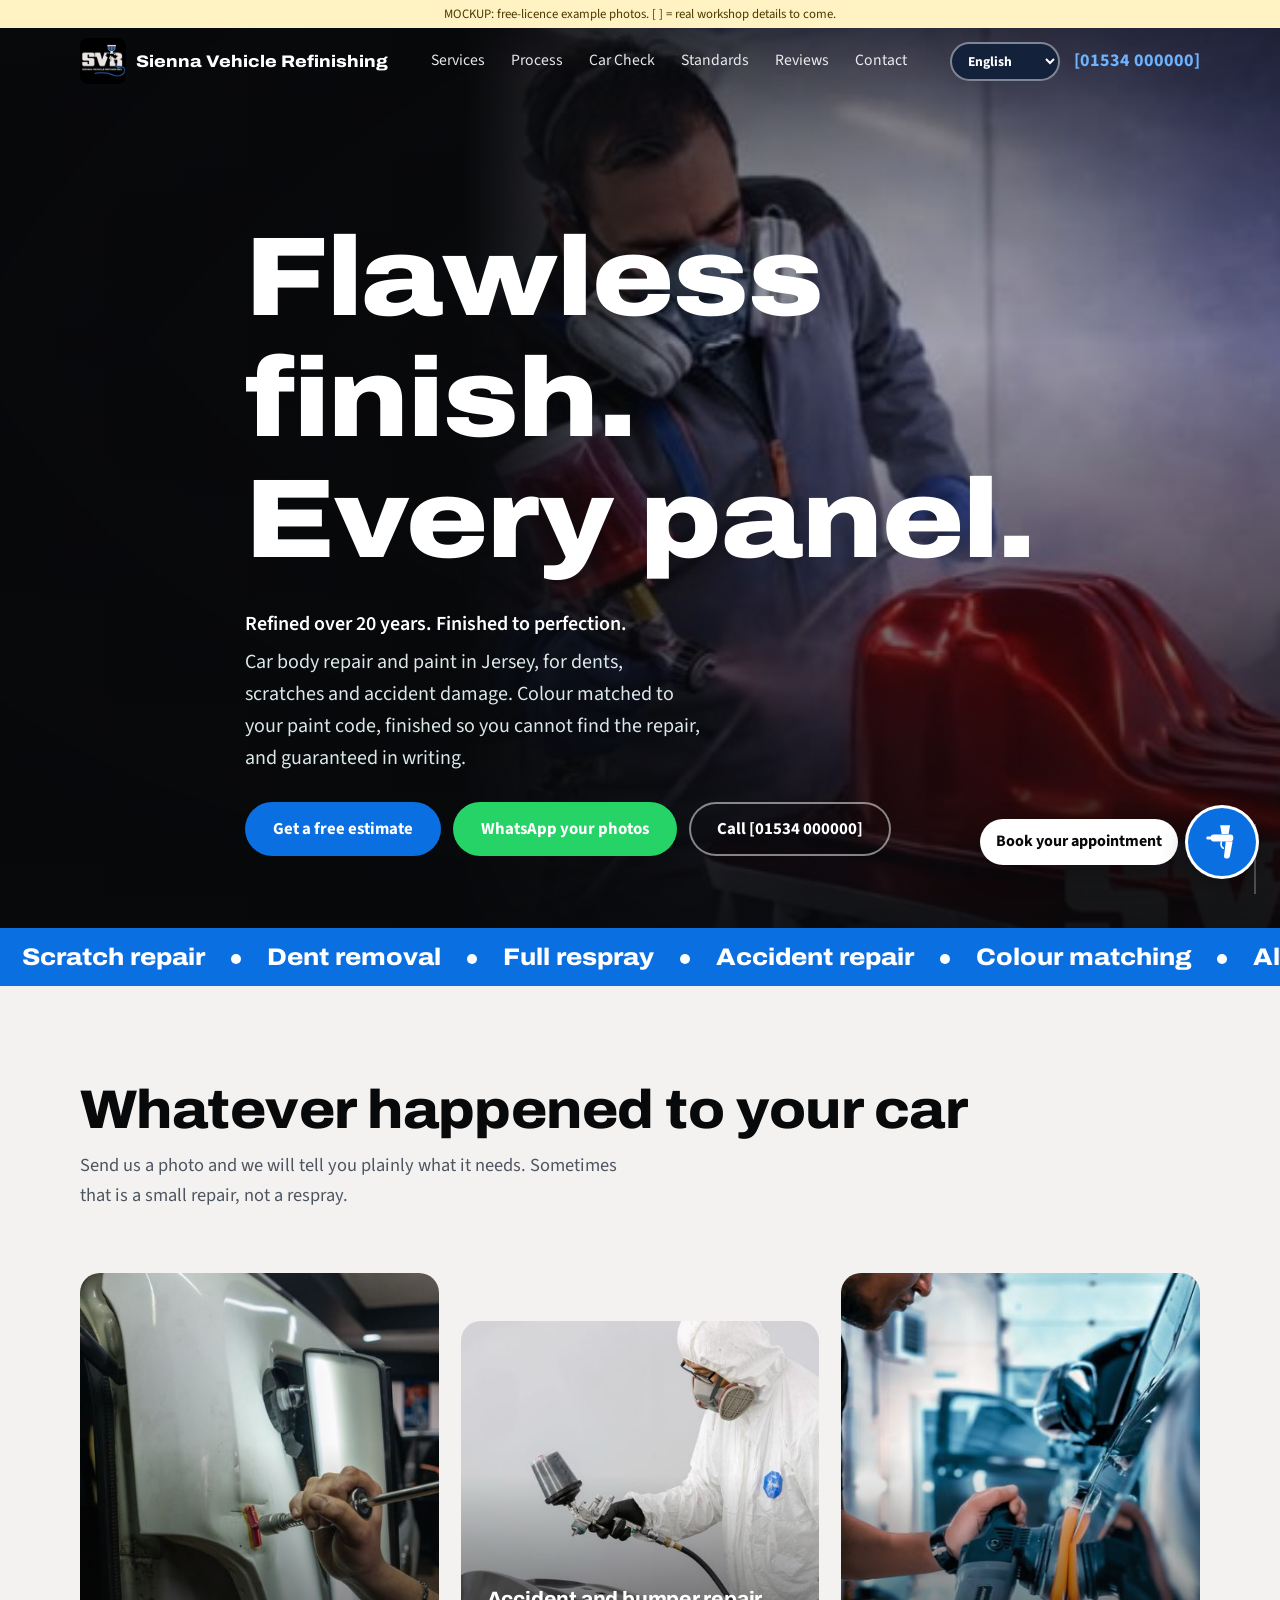
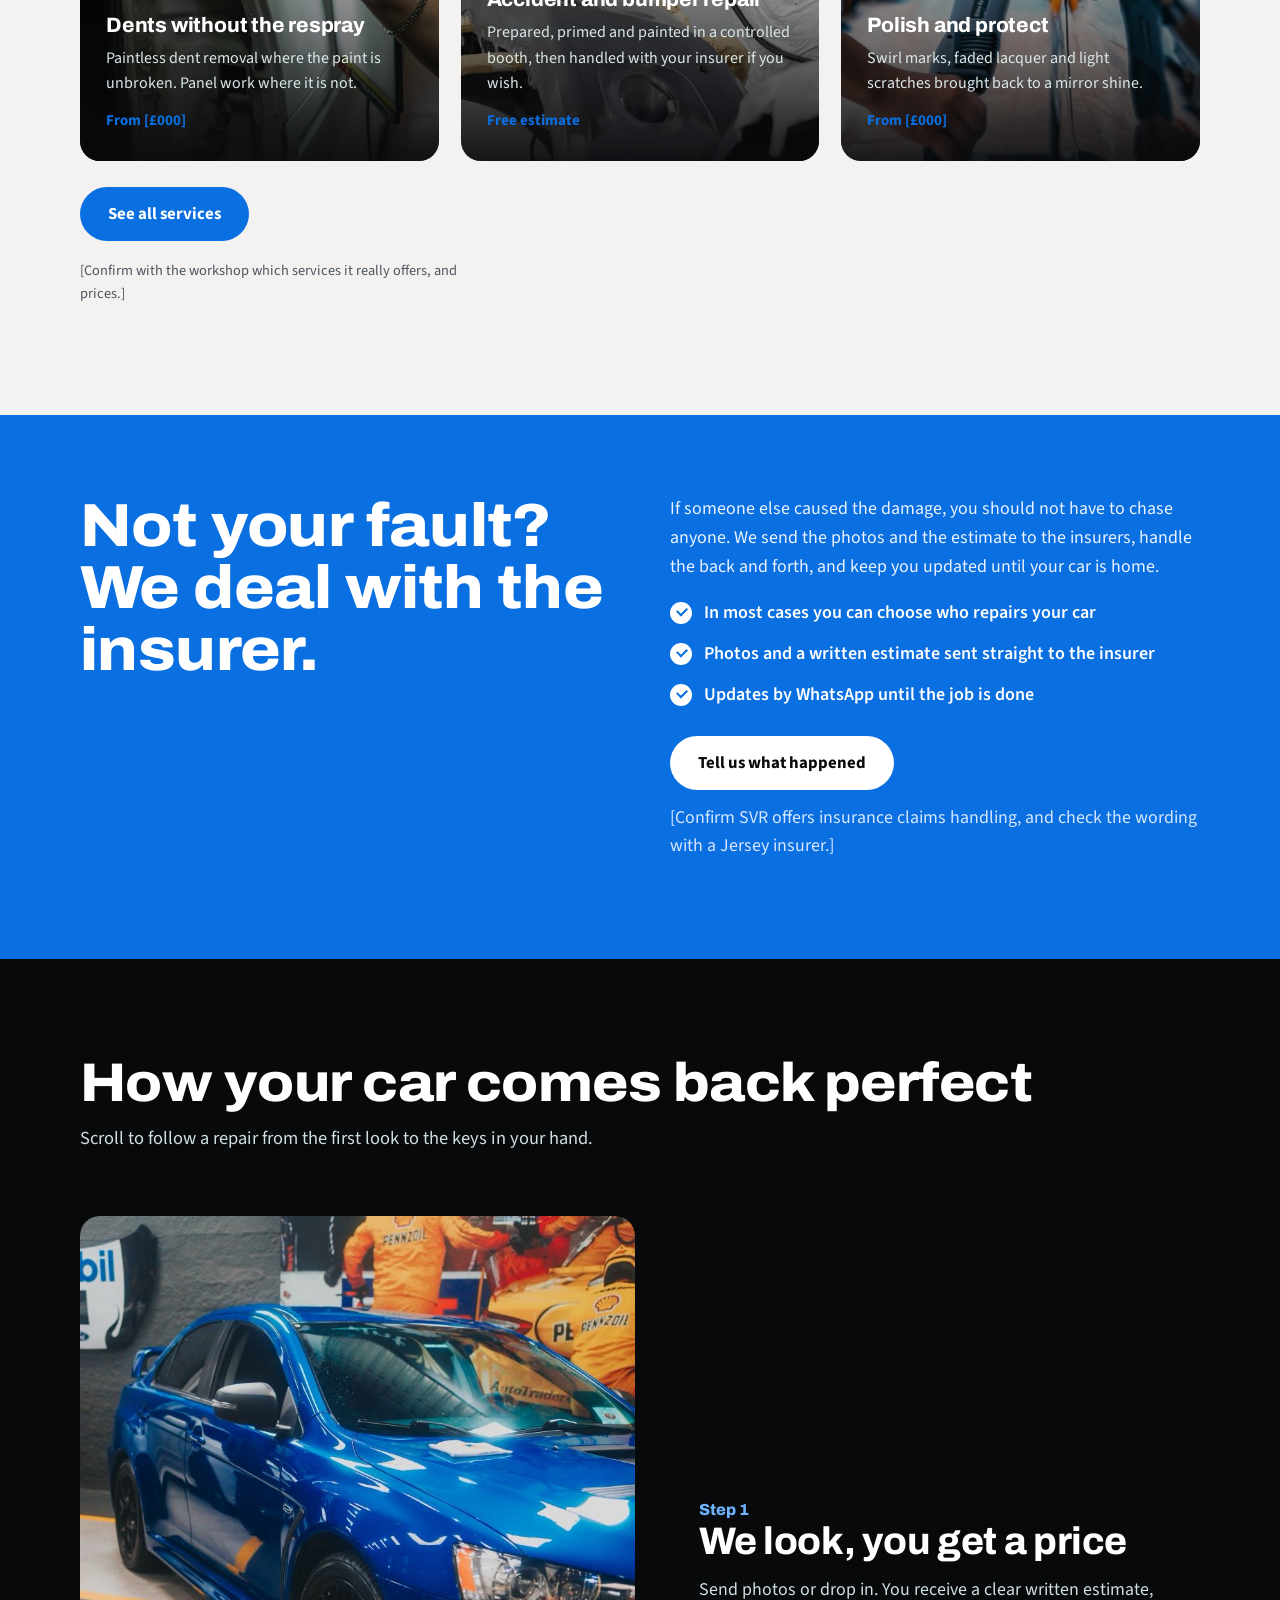
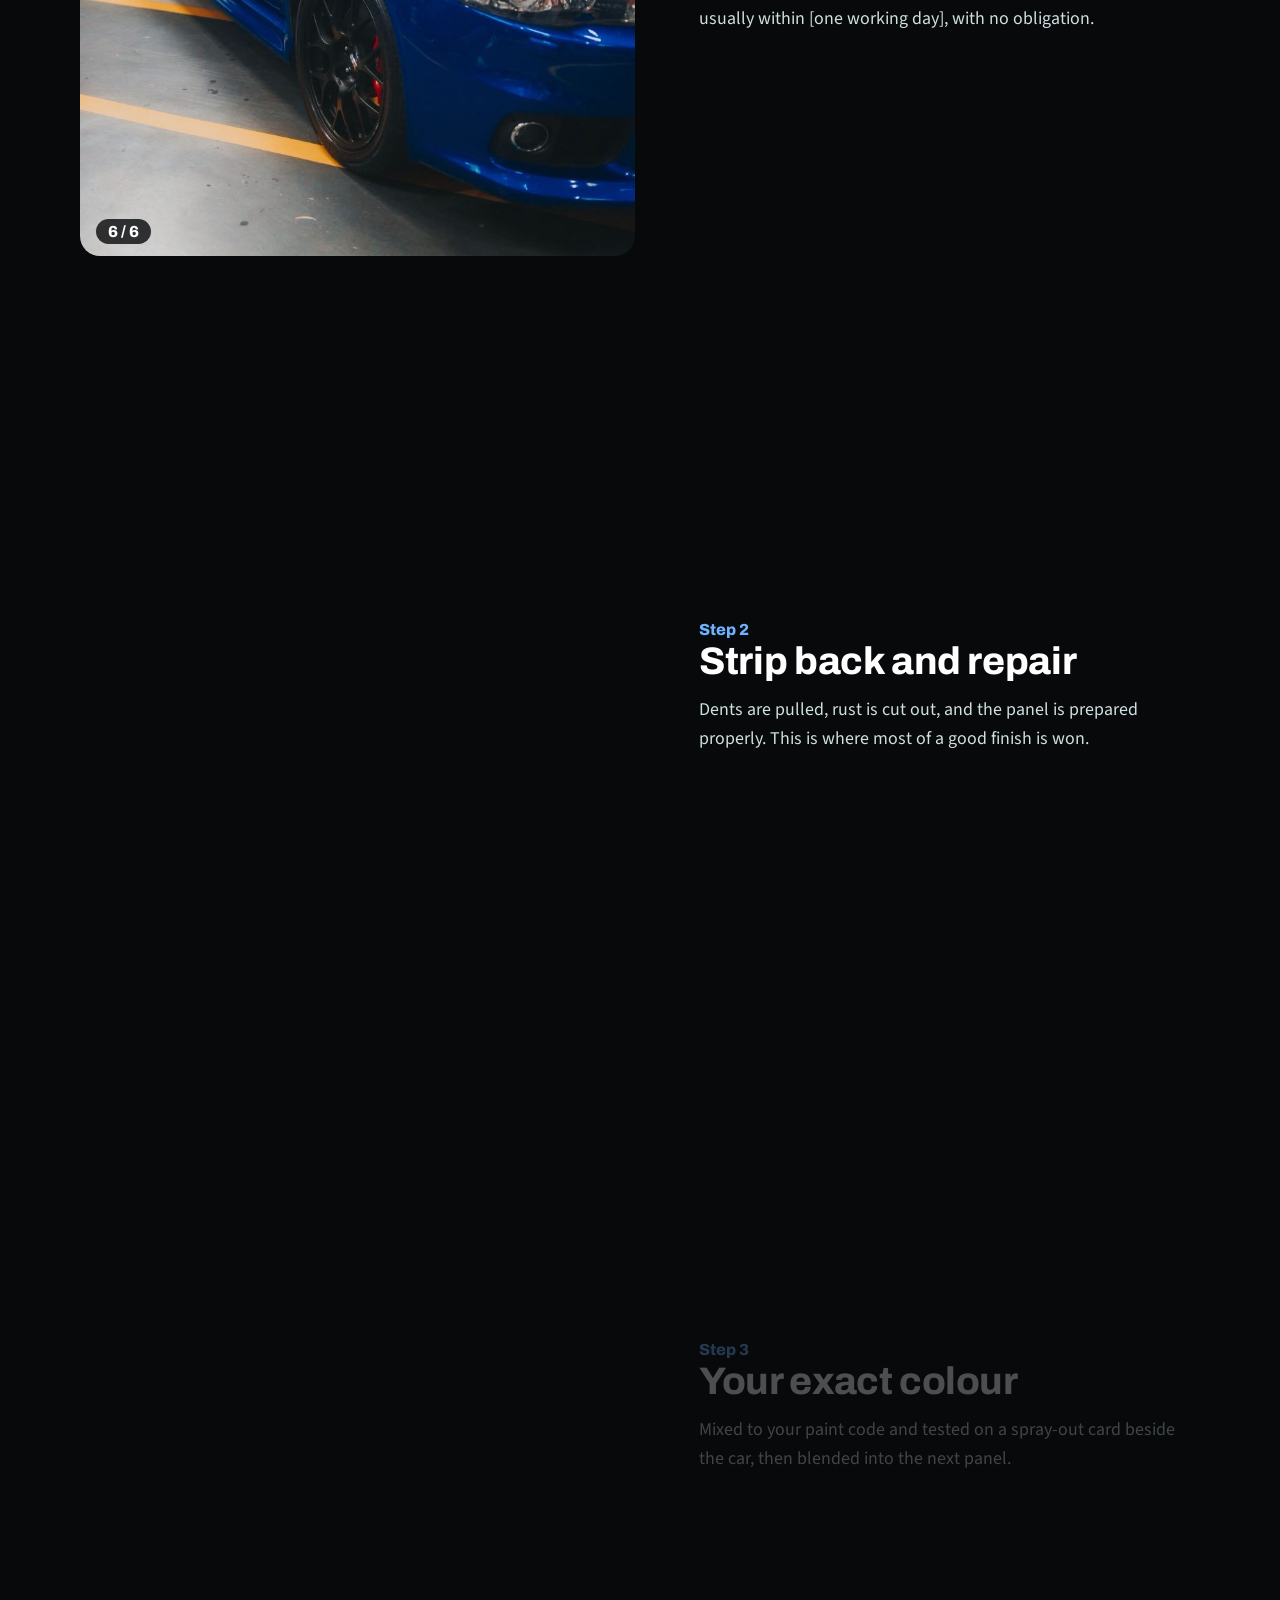
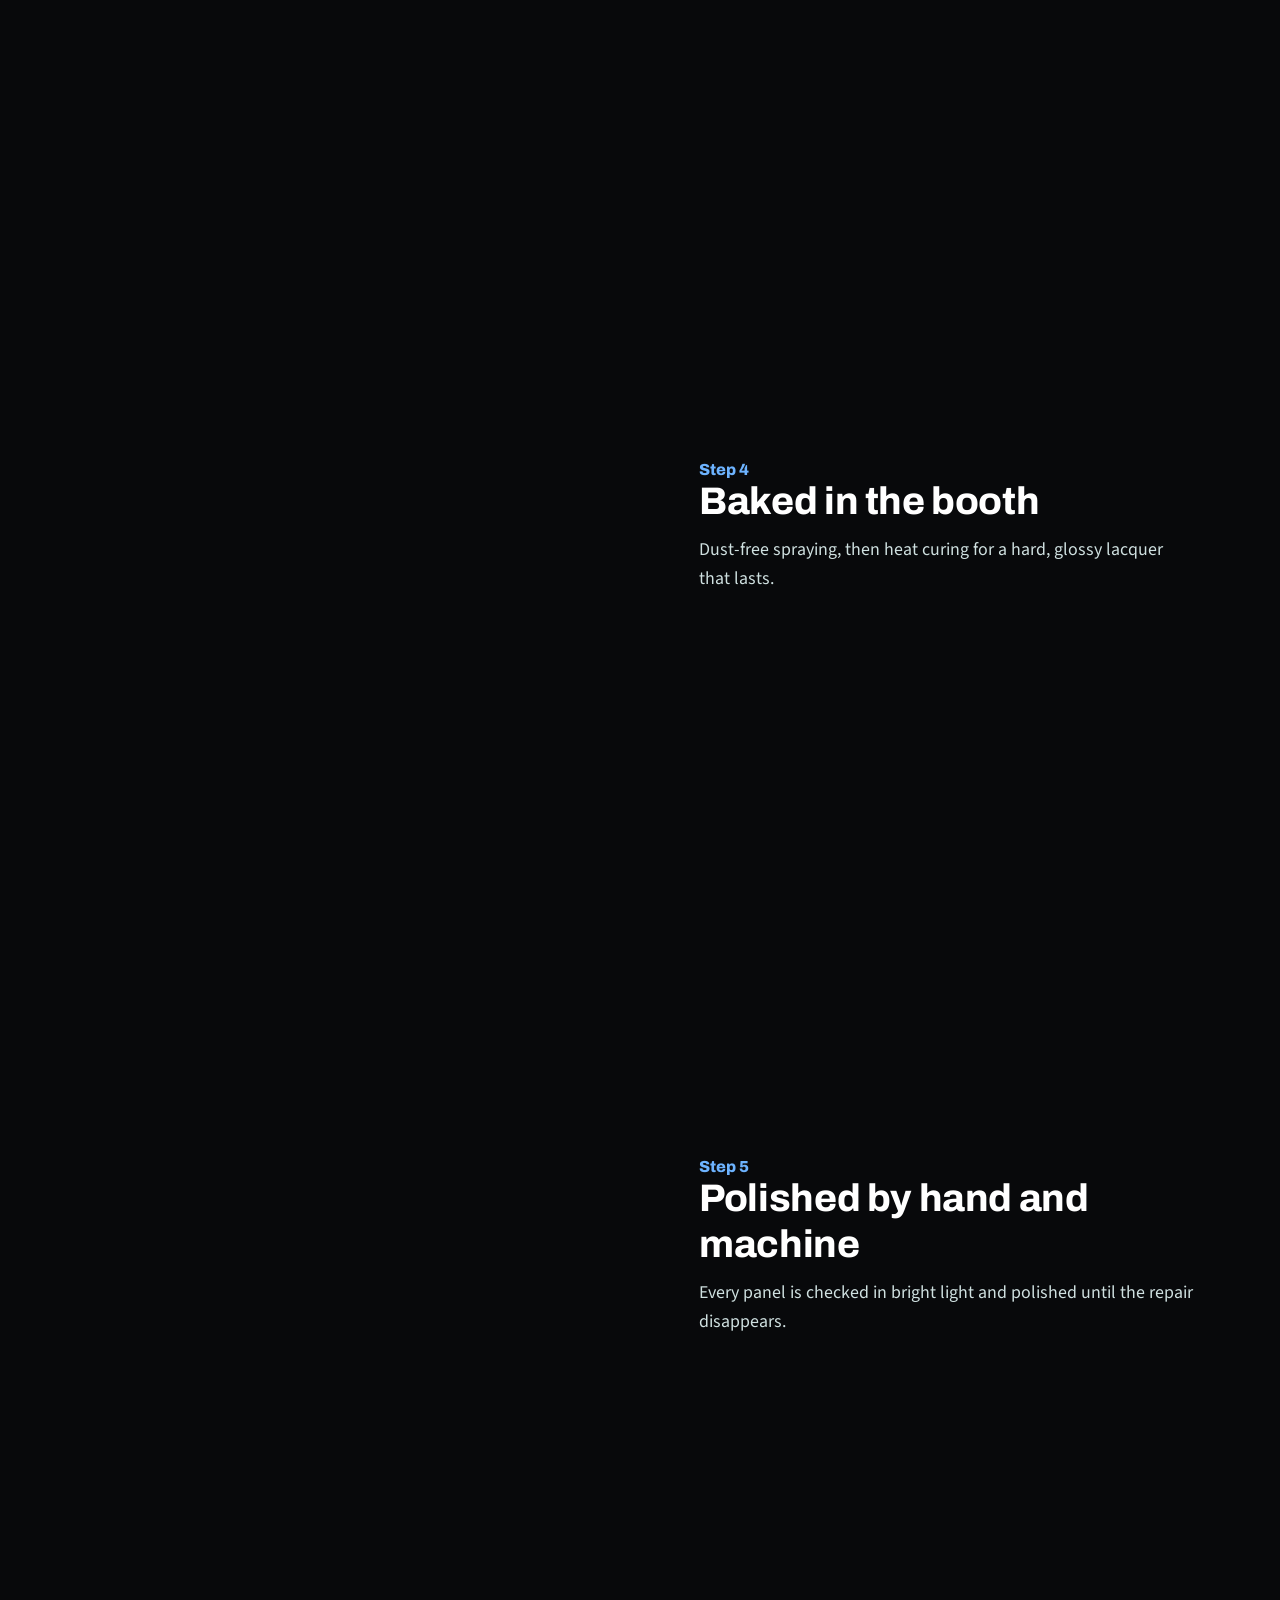
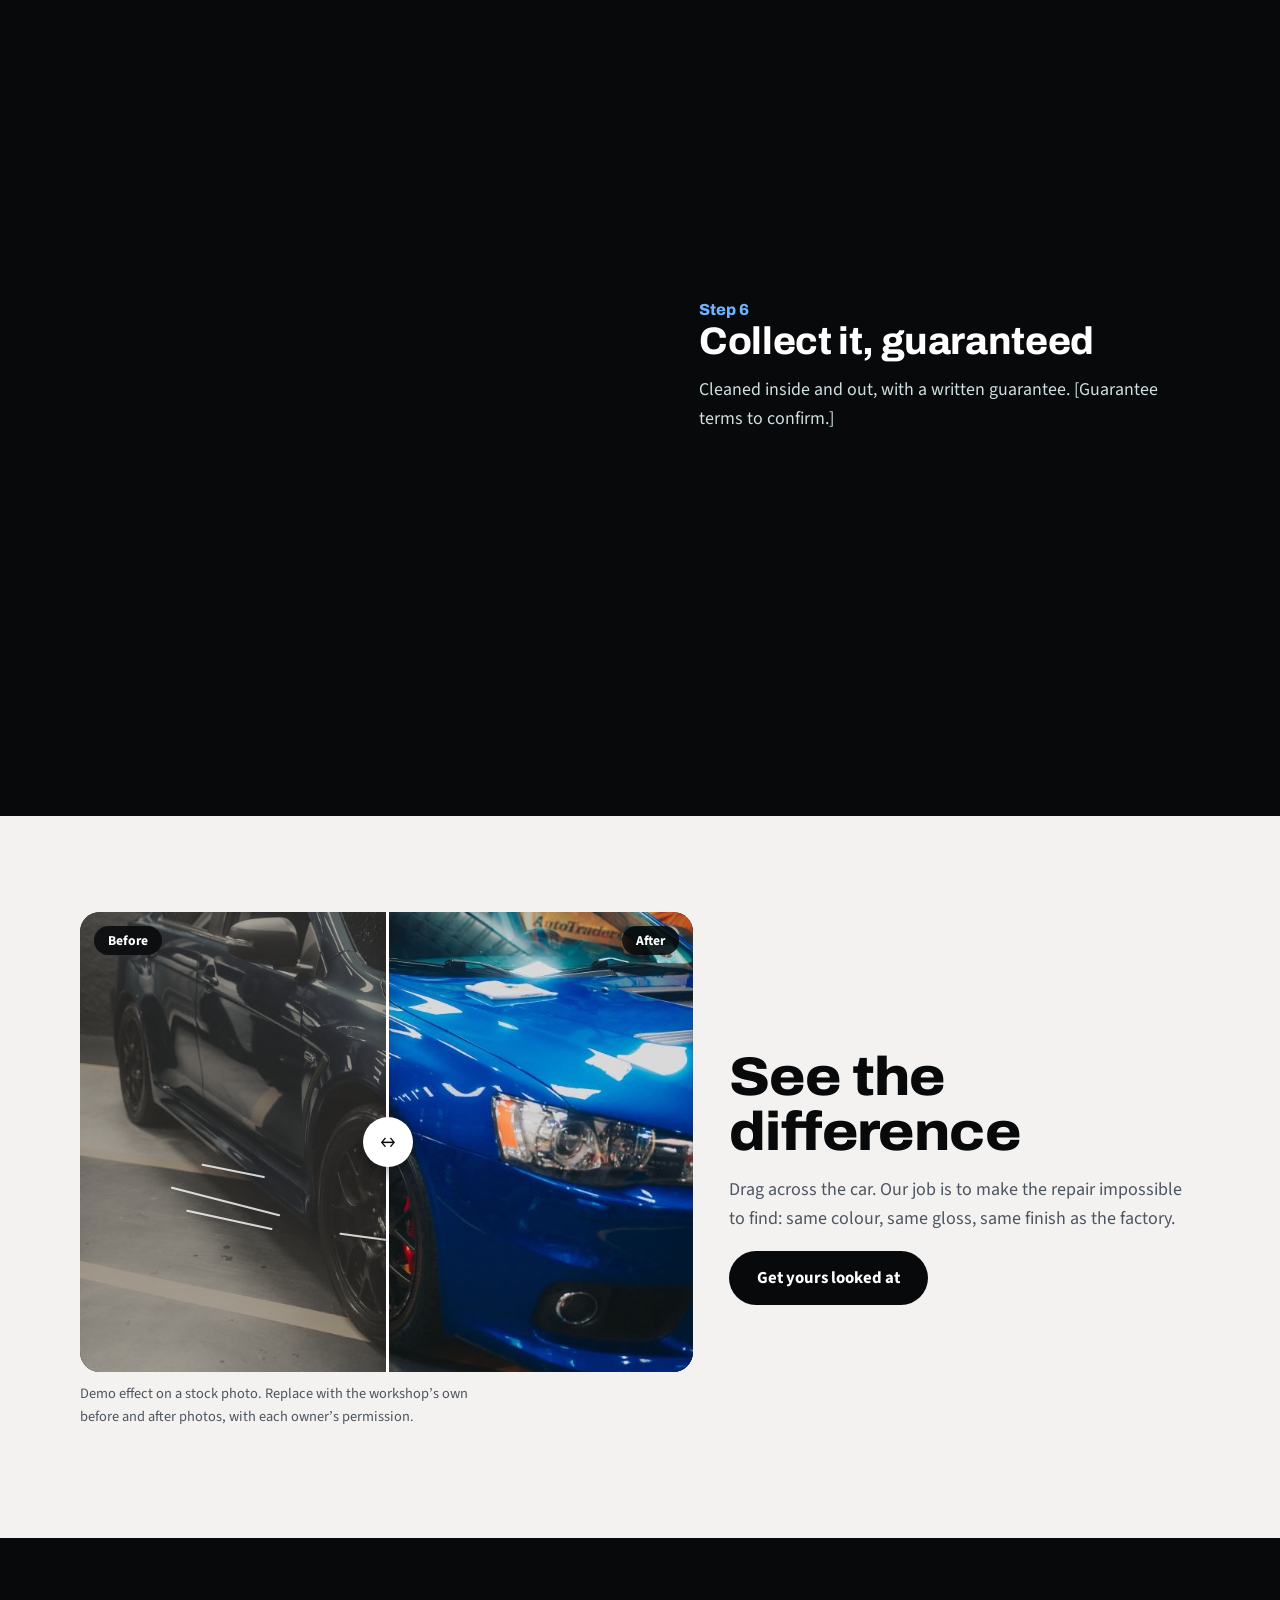
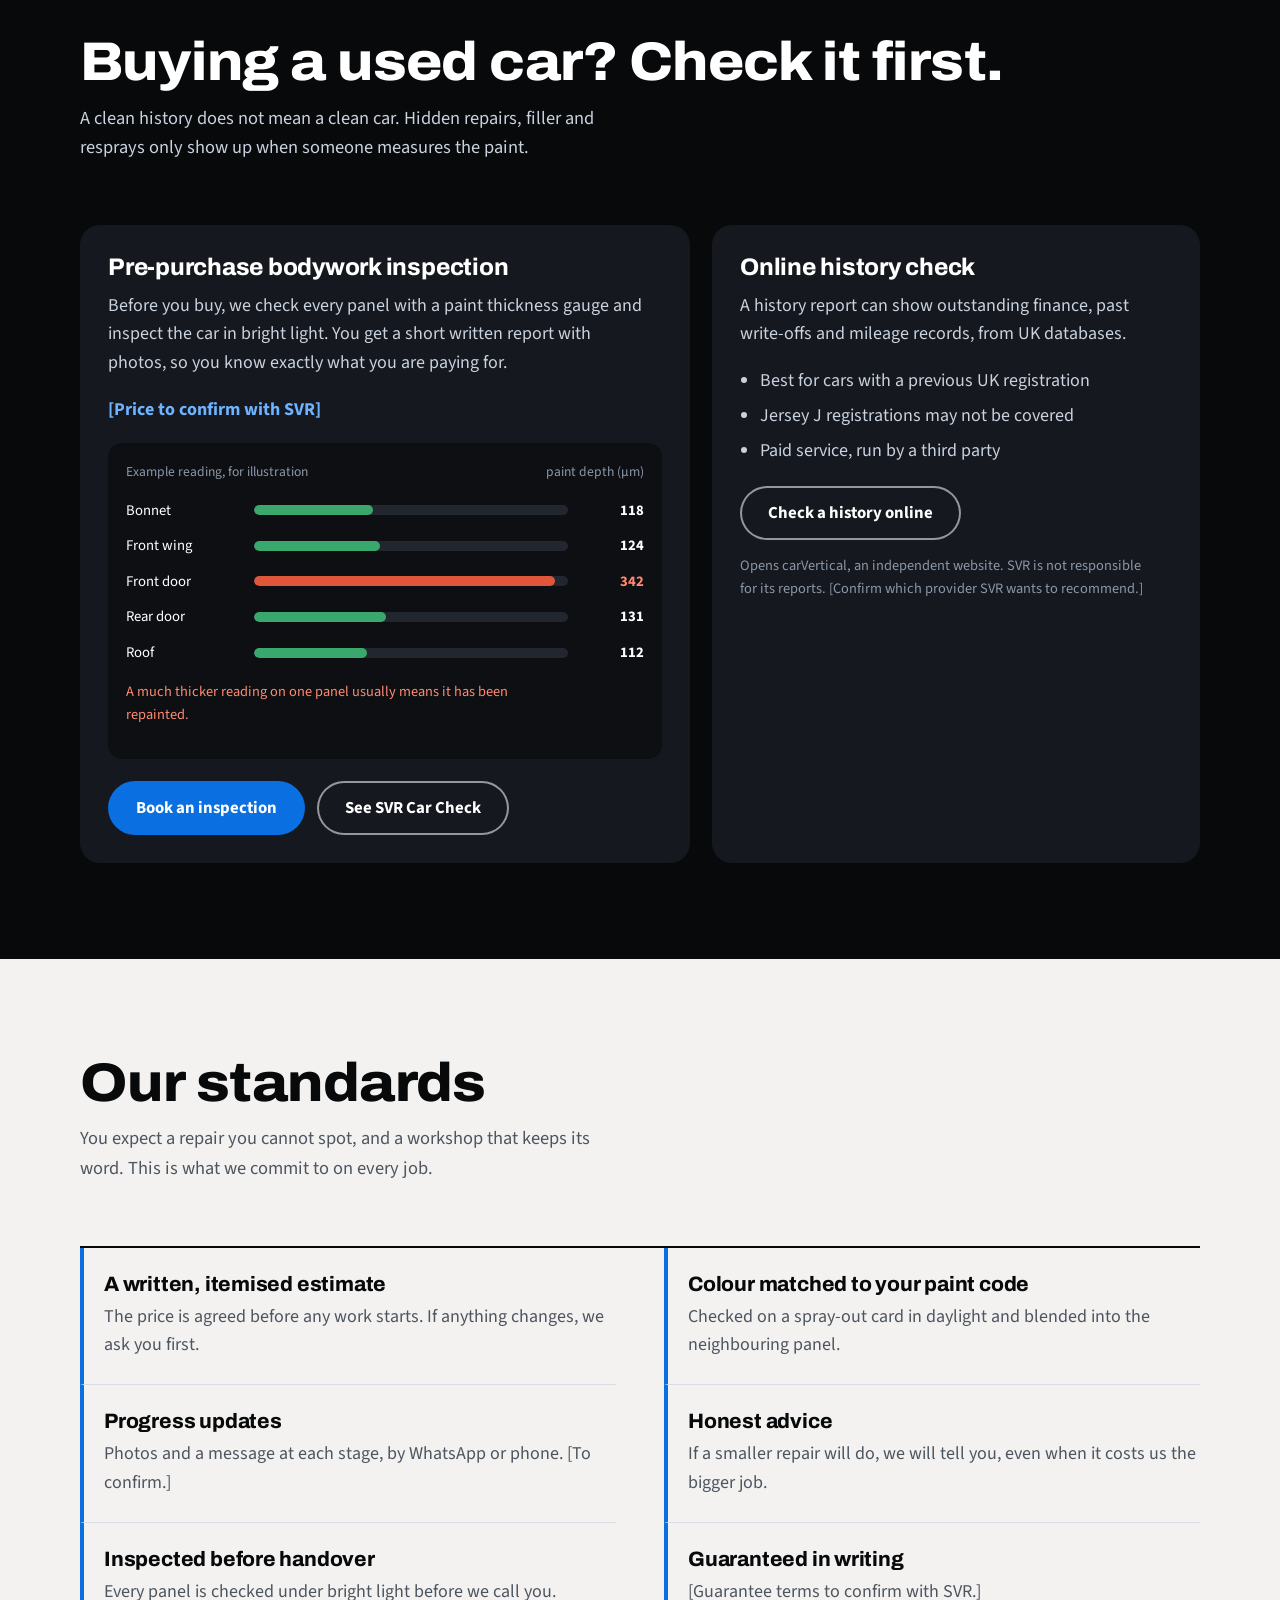
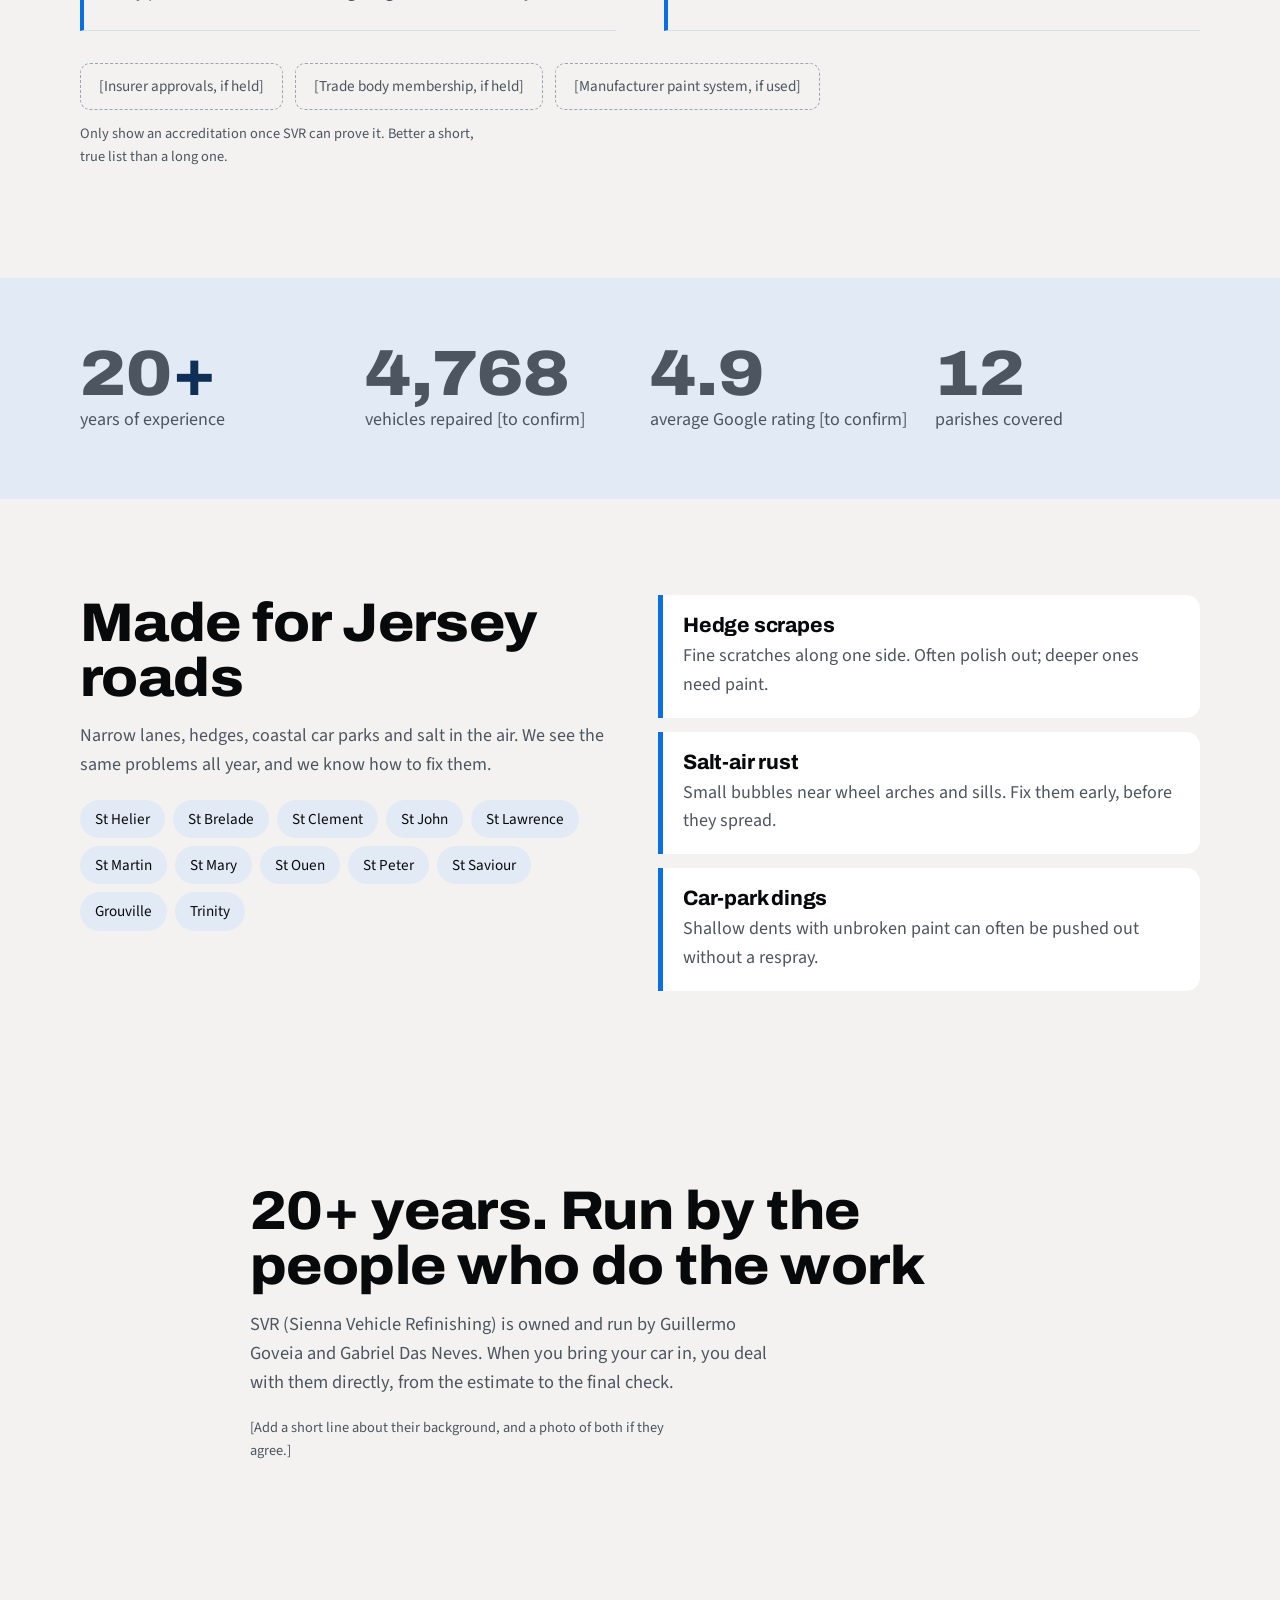
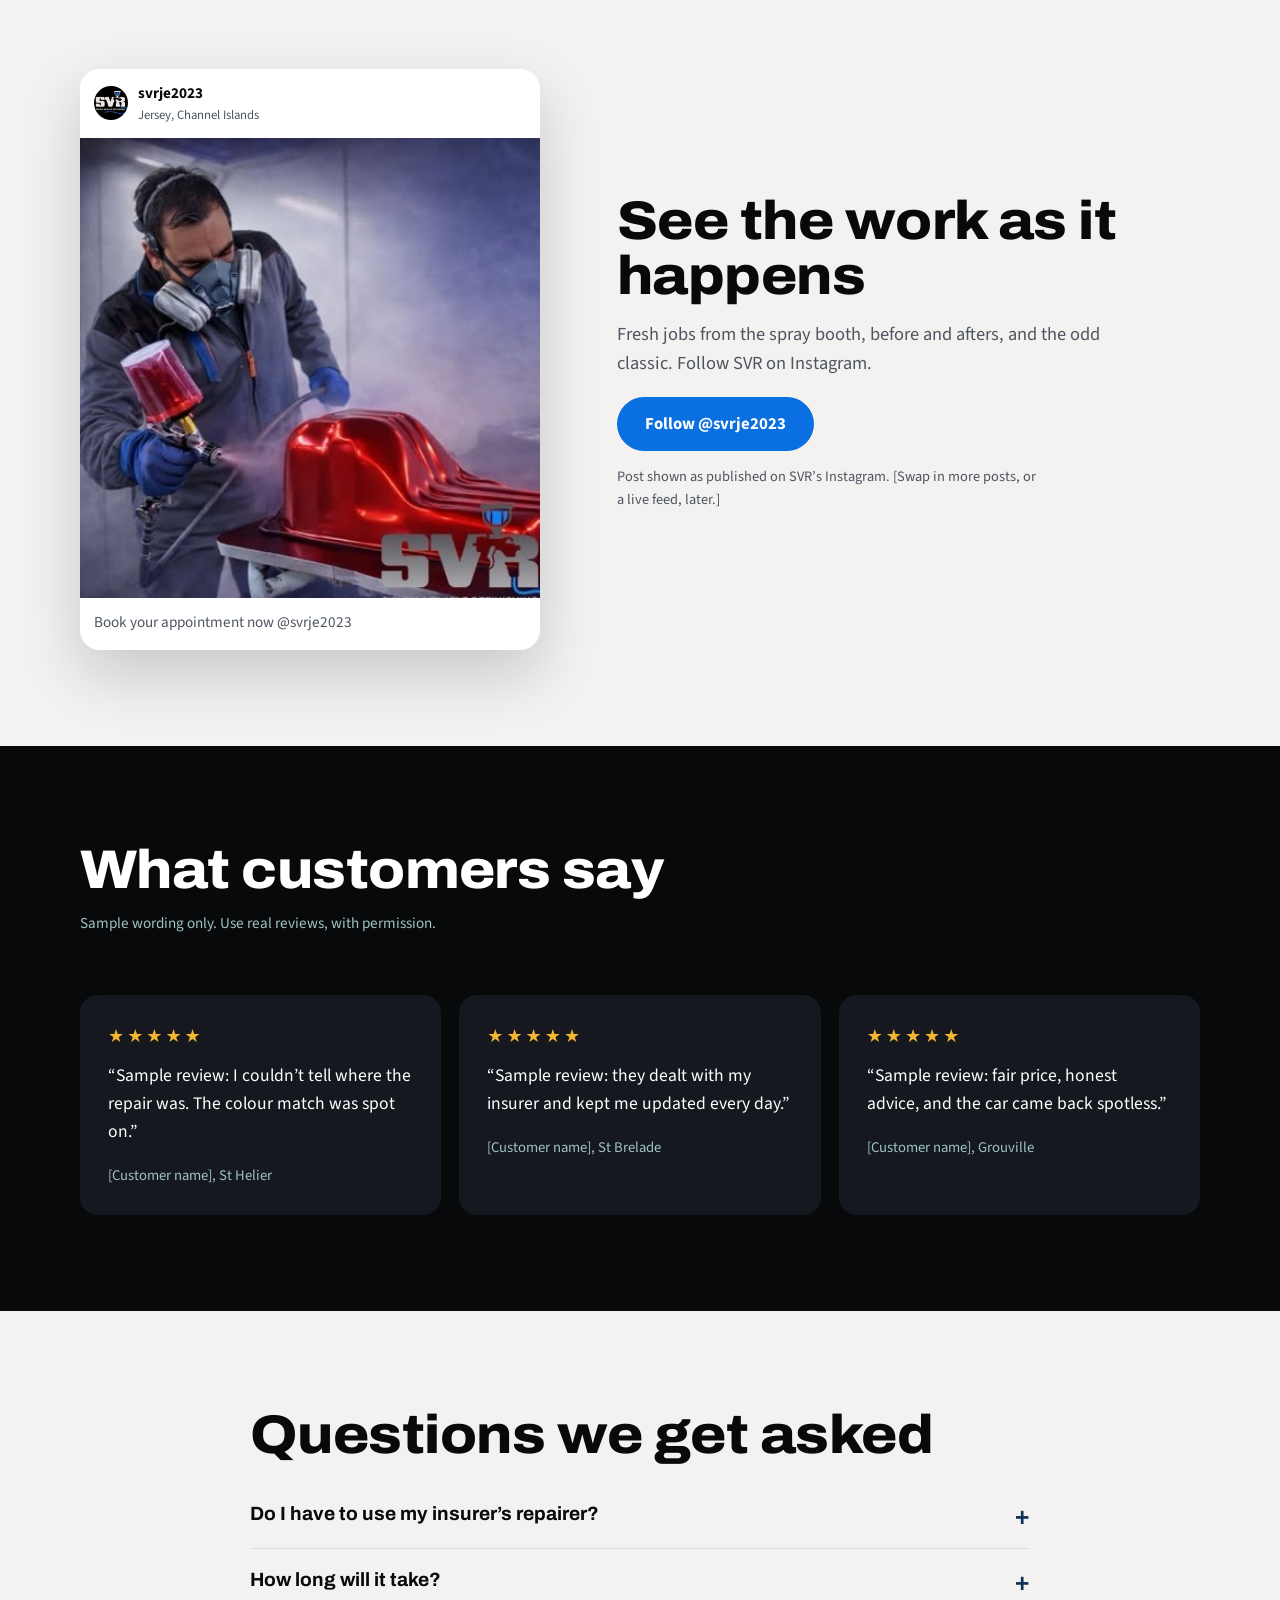
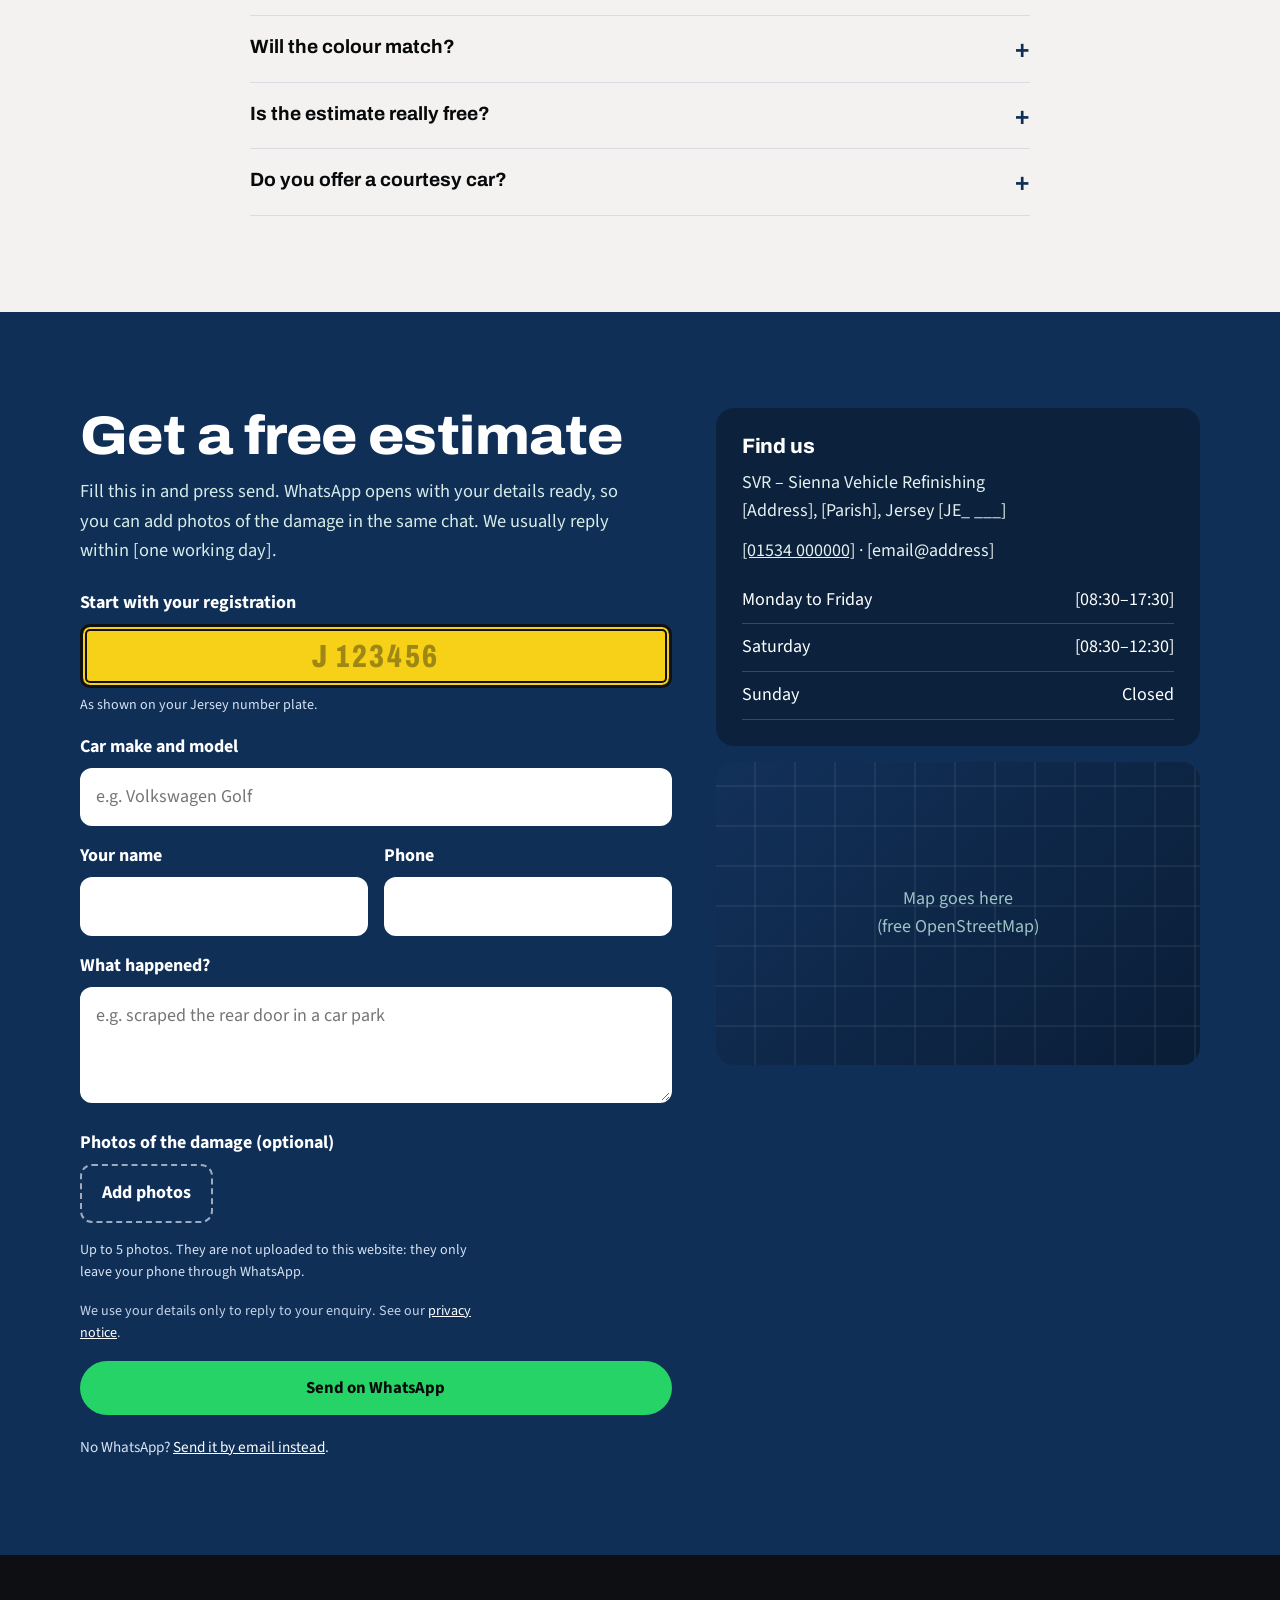
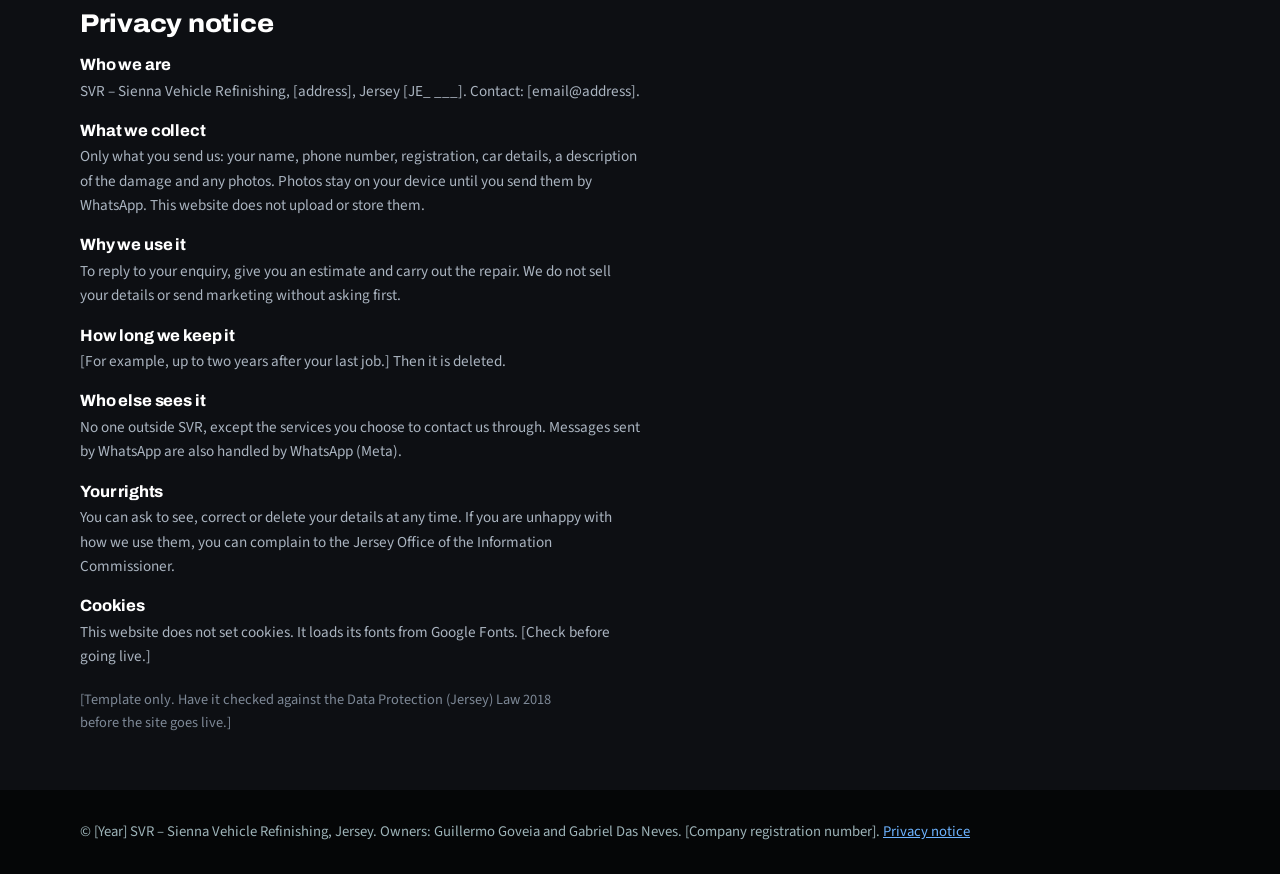
==== commit 545d21b8: "Formulario de presupuesto: adjuntar hasta 5 fotos del daño El cliente elige fotos, ve una vista prev" ====
--- a/index.html
+++ b/index.html
@@ -299,6 +299,13 @@
 input,textarea{width:100%;font:inherit;padding:13px 14px;border:2px solid transparent;border-radius:12px;background:#fff;color:var(--ink);min-height:52px}
 input:focus,textarea:focus{border-color:var(--gold);outline:none}
 .two{display:grid;gap:16px}@media(min-width:560px){.two{grid-template-columns:1fr 1fr}}
+.vh{position:absolute;width:1px;height:1px;opacity:0;overflow:hidden;min-height:0;padding:0;border:0}
+.photobtn{display:inline-block;margin:0;padding:13px 20px;border:2px dashed rgba(255,255,255,.6);border-radius:12px;cursor:pointer;font-weight:700}
+.vh:focus-visible+.photobtn,.photobtn:hover{border-color:var(--gold)}
+.thumbs{display:flex;flex-wrap:wrap;gap:10px;margin-top:10px}
+.thumbs div{position:relative;width:72px;height:72px}
+.thumbs img{width:100%;height:100%;object-fit:cover;border-radius:10px;display:block}
+.thumbs button{position:absolute;top:-8px;right:-8px;width:28px;height:28px;border-radius:50%;border:0;background:#fff;color:#000;font:700 16px/1 sans-serif;cursor:pointer}
 .ok{display:none;background:#0f3d2a;padding:14px 18px;border-radius:12px}
 .card{background:rgba(8,9,11,.35);border-radius:18px;padding:26px}
 .card h3{margin-bottom:10px}
@@ -545,12 +552,18 @@
     <p class="hint">As shown on your Jersey number plate.</p></div>
    <div><label for="r">Car make and model</label><input id="r" placeholder="e.g. Volkswagen Golf"></div>
    <div class="two"><div><label for="n">Your name</label><input id="n" autocomplete="name" required></div><div><label for="p">Phone</label><input id="p" type="tel" autocomplete="tel" required></div></div>
-   
    <div><label for="d">What happened?</label><textarea id="d" rows="3" placeholder="e.g. scraped the rear door in a car park"></textarea></div>
+      <div class="ph"><label id="phl" for="ph">Photos of the damage (optional)</label>
+    <input id="ph" class="vh" type="file" accept="image/*" multiple>
+    <label class="photobtn" for="ph">Add photos</label>
+    <div class="thumbs" id="thumbs"></div>
+    <p class="hint" id="phn">Up to 5 photos. They are not uploaded to this website: they only leave your phone through WhatsApp.</p></div>
       <p class="legal">We use your details only to reply to your enquiry. See our <a href="#privacy" style="color:#fff">privacy notice</a>.</p>
    <button class="btn wa" type="submit" style="color:var(--ink)">Send on WhatsApp</button>
    <p class="alt">No WhatsApp? <a href="#" id="mail">Send it by email instead</a>.</p>
    <div class="ok" id="ok" role="status">WhatsApp is opening with your message. Add photos of the damage in the chat, then press send.</div>
+   <div class="ok" id="ok2" role="status">Shared. Make sure you pressed send in WhatsApp.</div>
+   <div class="ok" id="ok3" role="status">Email cannot attach photos from this page. Please add them in your email app.</div>
   </form>
  </div>
  <div>
@@ -562,7 +575,7 @@
 <section id="privacy" class="priv"><div class="w">
  <h2>Privacy notice</h2>
  <h3>Who we are</h3><p>SVR – Sienna Vehicle Refinishing, [address], Jersey [JE_ ___]. Contact: [email@address].</p>
- <h3>What we collect</h3><p>Only what you send us: your name, phone number, registration, car details, a description of the damage and any photos.</p>
+ <h3>What we collect</h3><p>Only what you send us: your name, phone number, registration, car details, a description of the damage and any photos. Photos stay on your device until you send them by WhatsApp. This website does not upload or store them.</p>
  <h3>Why we use it</h3><p>To reply to your enquiry, give you an estimate and carry out the repair. We do not sell your details or send marketing without asking first.</p>
  <h3>How long we keep it</h3><p>[For example, up to two years after your last job.] Then it is deleted.</p>
  <h3>Who else sees it</h3><p>No one outside SVR, except the services you choose to contact us through. Messages sent by WhatsApp are also handled by WhatsApp (Meta).</p>
@@ -620,12 +633,36 @@
    'Registration: '+(v('g')||'-')+'\nCar: '+(v('r')||'-')+'\nName: '+v('n')+'\nPhone: '+v('p')+'\nWhat happened: '+(v('d')||'-');
  }
  var form=document.getElementById('f');
+ var photos=[],MAX=5,thumbs=document.getElementById('thumbs'),phn=document.getElementById('phn'),input=document.getElementById('ph');
+ function tt(s){return window.SVR_T?window.SVR_T(s):s}
+ var hint0=phn.textContent;
+ function draw(){
+  thumbs.innerHTML='';
+  photos.forEach(function(file,i){
+   var d=document.createElement('div'),im=document.createElement('img'),x=document.createElement('button');
+   im.alt=tt('Photo of the damage');im.src=URL.createObjectURL(file);
+   x.type='button';x.textContent='×';x.setAttribute('aria-label',tt('Remove photo'));
+   x.addEventListener('click',function(){URL.revokeObjectURL(im.src);photos.splice(i,1);draw()});
+   d.appendChild(im);d.appendChild(x);thumbs.appendChild(d)})}
+ input.addEventListener('change',function(){
+  var over=false;
+  Array.prototype.forEach.call(input.files,function(f){if(photos.length<MAX)photos.push(f);else over=true});
+  input.value='';draw();
+  phn.dataset.over=over?'1':'';phn.textContent=over?tt('You can add up to 5 photos.'):tt(hint0)});
+ document.addEventListener('svrlang',function(){draw();phn.textContent=tt(phn.dataset.over?'You can add up to 5 photos.':hint0)});
+ function hide(){['ok','ok2','ok3'].forEach(function(i){document.getElementById(i).style.display='none'})}
+ function show(i){hide();document.getElementById(i).style.display='block'}
+ function viaLink(){
+  window.open('https://wa.me/'+SVR_WHATSAPP+'?text='+encodeURIComponent(msg()),'_blank','noopener');show('ok')}
  form.addEventListener('submit',function(e){e.preventDefault();
-  window.open('https://wa.me/'+SVR_WHATSAPP+'?text='+encodeURIComponent(msg()),'_blank','noopener');
-  document.getElementById('ok').style.display='block'});
+  /* With photos on a phone: open the share sheet (WhatsApp) with the message and photos attached. Otherwise: wa.me link. */
+  if(photos.length&&navigator.canShare&&navigator.canShare({files:photos})){
+   navigator.share({text:msg(),files:photos}).then(function(){show('ok2')}).catch(function(err){if(!err||err.name!=='AbortError')viaLink()});
+   return}
+  viaLink()});
  document.getElementById('mail').addEventListener('click',function(e){e.preventDefault();
   if(!form.reportValidity())return;
-  location.href='mailto:'+SVR_EMAIL+'?subject='+encodeURIComponent('Estimate request')+'&body='+encodeURIComponent(msg())});
+  if(photos.length)show('ok3');location.href='mailto:'+SVR_EMAIL+'?subject='+encodeURIComponent('Estimate request')+'&body='+encodeURIComponent(msg())});
 })();
 </script>
 <script>document.querySelectorAll('[data-same]').forEach(function(i){i.src=document.querySelector('[data-key="'+i.dataset.same+'"]').src})</script>
@@ -798,7 +835,6 @@
  "Who we are": "Quiénes somos",
  "SVR – Sienna Vehicle Refinishing, [address], Jersey [JE_ ___]. Contact: [email@address].": "SVR – Sienna Vehicle Refinishing, [dirección], Jersey [JE_ ___]. Contacto: [email@address].",
  "What we collect": "Qué datos recogemos",
- "Only what you send us: your name, phone number, registration, car details, a description of the damage and any photos.": "Solo lo que nos envías: tu nombre, teléfono, matrícula, datos del coche, una descripción del daño y las fotos.",
  "Why we use it": "Para qué los usamos",
  "To reply to your enquiry, give you an estimate and carry out the repair. We do not sell your details or send marketing without asking first.": "Para responder a tu consulta, darte un presupuesto y hacer la reparación. No vendemos tus datos ni enviamos publicidad sin preguntarte antes.",
  "How long we keep it": "Cuánto tiempo los guardamos",
@@ -991,7 +1027,16 @@
  "Rear right quarter": "Aleta trasera derecha",
  "Factory paint.": "Pintura de fábrica.",
  "Repainted.": "Repintado.",
- "Filler likely.": "Posible masilla."
+ "Filler likely.": "Posible masilla.",
+ "Photos of the damage (optional)": "Fotos del daño (opcional)",
+ "Add photos": "Añadir fotos",
+ "Up to 5 photos. They are not uploaded to this website: they only leave your phone through WhatsApp.": "Hasta 5 fotos. No se suben a esta web: solo salen de tu teléfono por WhatsApp.",
+ "You can add up to 5 photos.": "Puedes añadir hasta 5 fotos.",
+ "Remove photo": "Quitar foto",
+ "Photo of the damage": "Foto del daño",
+ "Shared. Make sure you pressed send in WhatsApp.": "Compartido. Comprueba que pulsaste enviar en WhatsApp.",
+ "Email cannot attach photos from this page. Please add them in your email app.": "El correo no puede adjuntar fotos desde esta página. Añádelas en tu aplicación de correo.",
+ "Only what you send us: your name, phone number, registration, car details, a description of the damage and any photos. Photos stay on your device until you send them by WhatsApp. This website does not upload or store them.": "Solo lo que nos envías: tu nombre, teléfono, matrícula, datos del coche, una descripción del daño y las fotos que adjuntes. Las fotos se quedan en tu teléfono hasta que las envías por WhatsApp. Esta web no las sube ni las guarda."
 },pt:{
  "MOCKUP: free-licence example photos. [ ] = real workshop details to come.": "MAQUETE: fotos de exemplo com licença livre. [ ] = dados reais da oficina por chegar.",
  "Services": "Serviços",
@@ -1160,7 +1205,6 @@
  "Who we are": "Quem somos",
  "SVR – Sienna Vehicle Refinishing, [address], Jersey [JE_ ___]. Contact: [email@address].": "SVR – Sienna Vehicle Refinishing, [morada], Jersey [JE_ ___]. Contacto: [email@address].",
  "What we collect": "O que recolhemos",
- "Only what you send us: your name, phone number, registration, car details, a description of the damage and any photos.": "Apenas o que nos envia: o seu nome, telefone, matrícula, dados do carro, uma descrição do dano e eventuais fotos.",
  "Why we use it": "Para que usamos",
  "To reply to your enquiry, give you an estimate and carry out the repair. We do not sell your details or send marketing without asking first.": "Para responder ao seu pedido, dar-lhe um orçamento e fazer a reparação. Não vendemos os seus dados nem enviamos publicidade sem perguntar primeiro.",
  "How long we keep it": "Quanto tempo guardamos",
@@ -1359,7 +1403,16 @@
  "A clear written estimate, no surprises": "Orçamento claro por escrito, sem surpresas",
  "We deal with your insurer, step by step": "Tratamos da seguradora consigo, passo a passo",
  "Updates on WhatsApp, in your language": "Novidades por WhatsApp, na sua língua",
- "Ask in Portuguese": "Peça em português"
+ "Ask in Portuguese": "Peça em português",
+ "Photos of the damage (optional)": "Fotos do dano (opcional)",
+ "Add photos": "Adicionar fotos",
+ "Up to 5 photos. They are not uploaded to this website: they only leave your phone through WhatsApp.": "Até 5 fotos. Não são enviadas para este site: só saem do seu telemóvel pelo WhatsApp.",
+ "You can add up to 5 photos.": "Pode adicionar até 5 fotos.",
+ "Remove photo": "Remover foto",
+ "Photo of the damage": "Foto do dano",
+ "Shared. Make sure you pressed send in WhatsApp.": "Partilhado. Confirme que carregou em enviar no WhatsApp.",
+ "Email cannot attach photos from this page. Please add them in your email app.": "O e-mail não pode anexar fotos a partir desta página. Junte-as na sua aplicação de e-mail.",
+ "Only what you send us: your name, phone number, registration, car details, a description of the damage and any photos. Photos stay on your device until you send them by WhatsApp. This website does not upload or store them.": "Apenas o que nos envia: o seu nome, telefone, matrícula, dados do carro, uma descrição do dano e as fotos que juntar. As fotos ficam no seu telemóvel até as enviar por WhatsApp. Este site não as carrega nem as guarda."
 },pl:{
  "MOCKUP: free-licence example photos. [ ] = real workshop details to come.": "MAKIETA: zdjęcia przykładowe na wolnej licencji. [ ] = dane warsztatu do uzupełnienia.",
  "Services": "Usługi",
@@ -1528,7 +1581,6 @@
  "Who we are": "Kim jesteśmy",
  "SVR – Sienna Vehicle Refinishing, [address], Jersey [JE_ ___]. Contact: [email@address].": "SVR – Sienna Vehicle Refinishing, [adres], Jersey [JE_ ___]. Kontakt: [email@address].",
  "What we collect": "Co zbieramy",
- "Only what you send us: your name, phone number, registration, car details, a description of the damage and any photos.": "Tylko to, co nam przesyłasz: imię, numer telefonu, numer rejestracyjny, dane auta, opis uszkodzenia i ewentualne zdjęcia.",
  "Why we use it": "Do czego używamy",
  "To reply to your enquiry, give you an estimate and carry out the repair. We do not sell your details or send marketing without asking first.": "Aby odpowiedzieć na zapytanie, przygotować wycenę i wykonać naprawę. Nie sprzedajemy Twoich danych ani nie wysyłamy reklam bez wcześniejszej zgody.",
  "How long we keep it": "Jak długo przechowujemy",
@@ -1721,7 +1773,16 @@
  "Rear right quarter": "Błotnik tylny prawy",
  "Factory paint.": "Lakier fabryczny.",
  "Repainted.": "Przemalowane.",
- "Filler likely.": "Prawdopodobna szpachla."
+ "Filler likely.": "Prawdopodobna szpachla.",
+ "Photos of the damage (optional)": "Zdjęcia uszkodzenia (opcjonalnie)",
+ "Add photos": "Dodaj zdjęcia",
+ "Up to 5 photos. They are not uploaded to this website: they only leave your phone through WhatsApp.": "Do 5 zdjęć. Nie są wysyłane na tę stronę: opuszczają telefon tylko przez WhatsApp.",
+ "You can add up to 5 photos.": "Możesz dodać maksymalnie 5 zdjęć.",
+ "Remove photo": "Usuń zdjęcie",
+ "Photo of the damage": "Zdjęcie uszkodzenia",
+ "Shared. Make sure you pressed send in WhatsApp.": "Udostępniono. Upewnij się, że nacisnąłeś wyślij w WhatsApp.",
+ "Email cannot attach photos from this page. Please add them in your email app.": "E-mail nie może dołączyć zdjęć z tej strony. Dodaj je w aplikacji pocztowej.",
+ "Only what you send us: your name, phone number, registration, car details, a description of the damage and any photos. Photos stay on your device until you send them by WhatsApp. This website does not upload or store them.": "Tylko to, co nam przesyłasz: imię, numer telefonu, numer rejestracyjny, dane auta, opis uszkodzenia i dołączone zdjęcia. Zdjęcia zostają na Twoim telefonie, dopóki nie wyślesz ich przez WhatsApp. Ta strona ich nie wysyła ani nie zapisuje."
 },ro:{
  "MOCKUP: free-licence example photos. [ ] = real workshop details to come.": "MACHETĂ: fotografii exemplu cu licență liberă. [ ] = datele reale ale atelierului urmează.",
  "Services": "Servicii",
@@ -1890,7 +1951,6 @@
  "Who we are": "Cine suntem",
  "SVR – Sienna Vehicle Refinishing, [address], Jersey [JE_ ___]. Contact: [email@address].": "SVR – Sienna Vehicle Refinishing, [adresa], Jersey [JE_ ___]. Contact: [email@address].",
  "What we collect": "Ce colectăm",
- "Only what you send us: your name, phone number, registration, car details, a description of the damage and any photos.": "Doar ce ne trimiți: numele, numărul de telefon, numărul de înmatriculare, datele mașinii, o descriere a avariei și eventualele poze.",
  "Why we use it": "Pentru ce folosim",
  "To reply to your enquiry, give you an estimate and carry out the repair. We do not sell your details or send marketing without asking first.": "Pentru a răspunde solicitării, a-ți da o ofertă și a face reparația. Nu îți vindem datele și nu trimitem reclame fără să întrebăm mai întâi.",
  "How long we keep it": "Cât timp păstrăm",
@@ -2083,7 +2143,16 @@
  "Rear right quarter": "Aripa spate dreapta",
  "Factory paint.": "Vopsea din fabrică.",
  "Repainted.": "Revopsit.",
- "Filler likely.": "Probabil chit."
+ "Filler likely.": "Probabil chit.",
+ "Photos of the damage (optional)": "Poze cu avaria (opțional)",
+ "Add photos": "Adaugă poze",
+ "Up to 5 photos. They are not uploaded to this website: they only leave your phone through WhatsApp.": "Până la 5 poze. Nu sunt încărcate pe acest site: pleacă de pe telefon doar prin WhatsApp.",
+ "You can add up to 5 photos.": "Poți adăuga până la 5 poze.",
+ "Remove photo": "Șterge poza",
+ "Photo of the damage": "Poză cu avaria",
+ "Shared. Make sure you pressed send in WhatsApp.": "Partajat. Verifică să fi apăsat trimite în WhatsApp.",
+ "Email cannot attach photos from this page. Please add them in your email app.": "E-mailul nu poate atașa poze de pe această pagină. Adaugă-le în aplicația de e-mail.",
+ "Only what you send us: your name, phone number, registration, car details, a description of the damage and any photos. Photos stay on your device until you send them by WhatsApp. This website does not upload or store them.": "Doar ce ne trimiți: numele, telefonul, numărul de înmatriculare, datele mașinii, o descriere a avariei și pozele atașate. Pozele rămân pe telefonul tău până le trimiți pe WhatsApp. Acest site nu le încarcă și nu le păstrează."
 }};
  var KEY='svr-lang',lang='en';
  try{lang=new URLSearchParams(location.search).get('lang')||localStorage.getItem(KEY)||'en'}catch(e){}
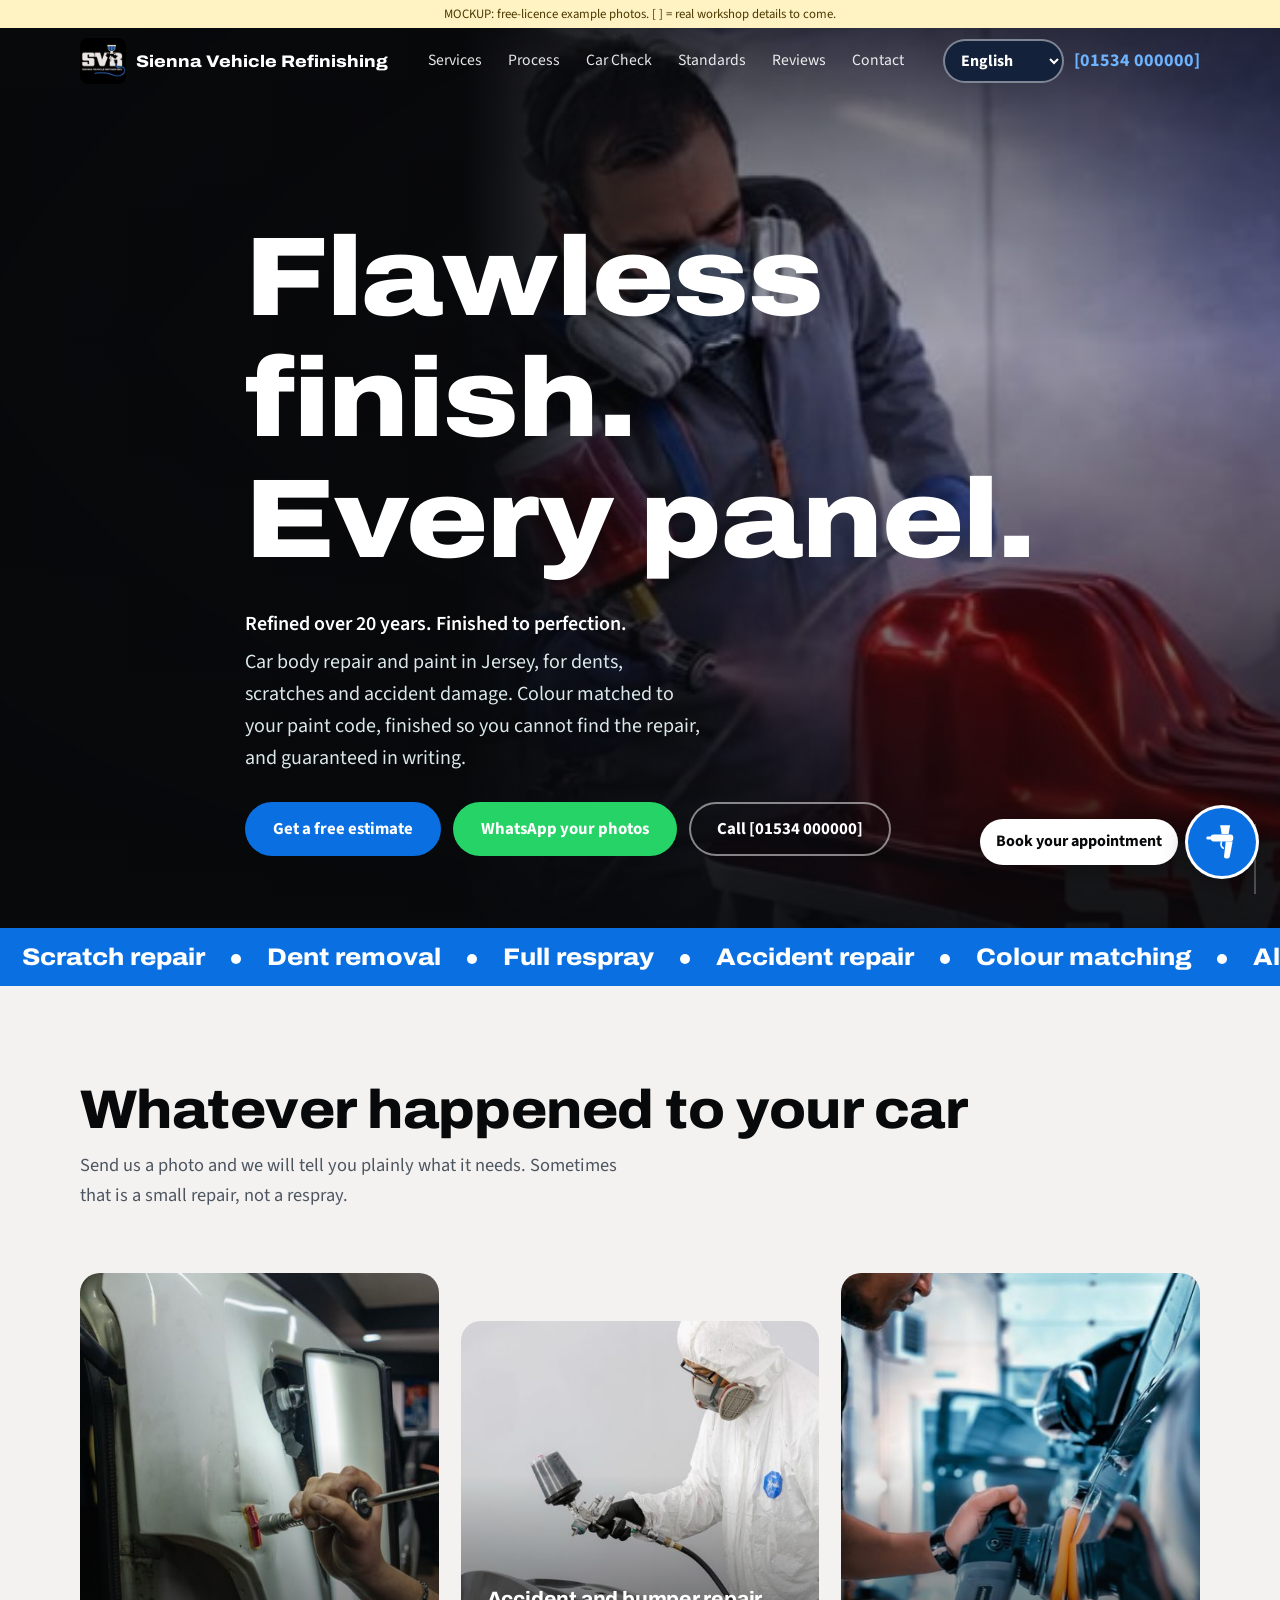
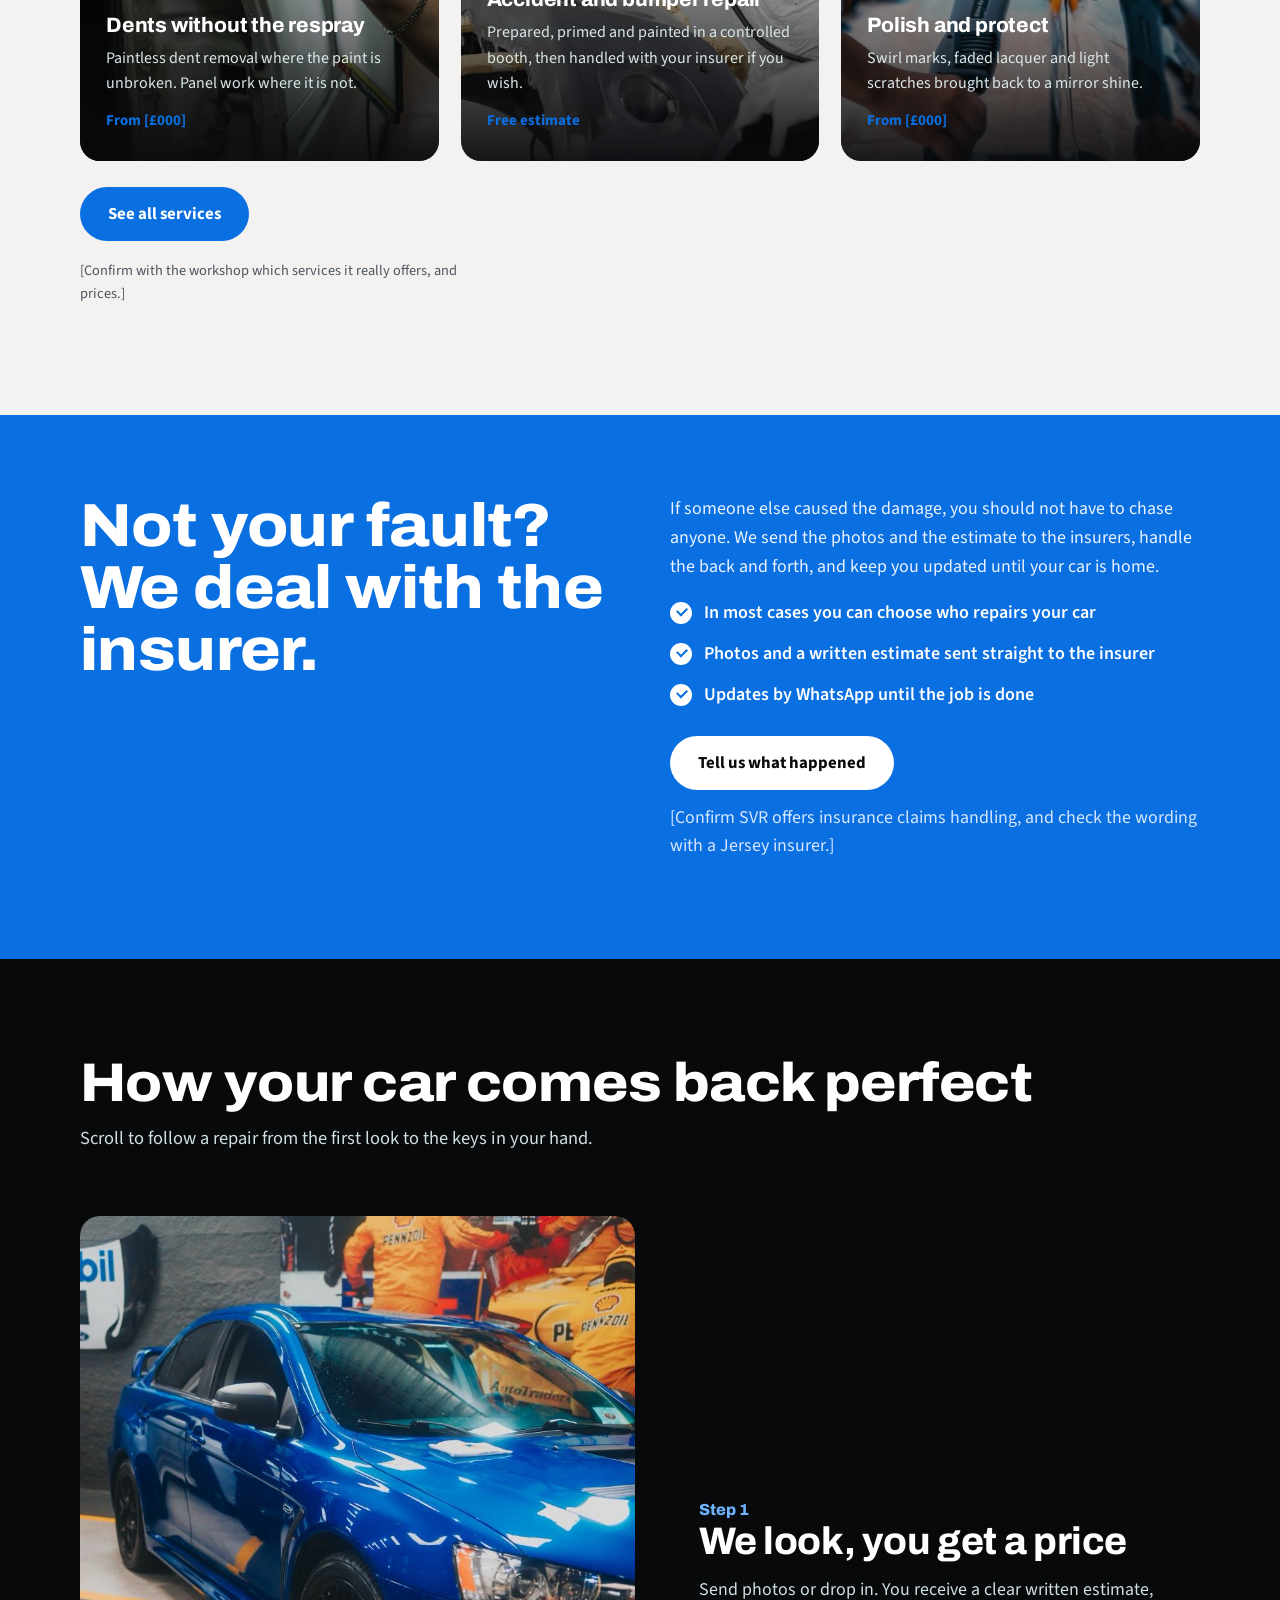
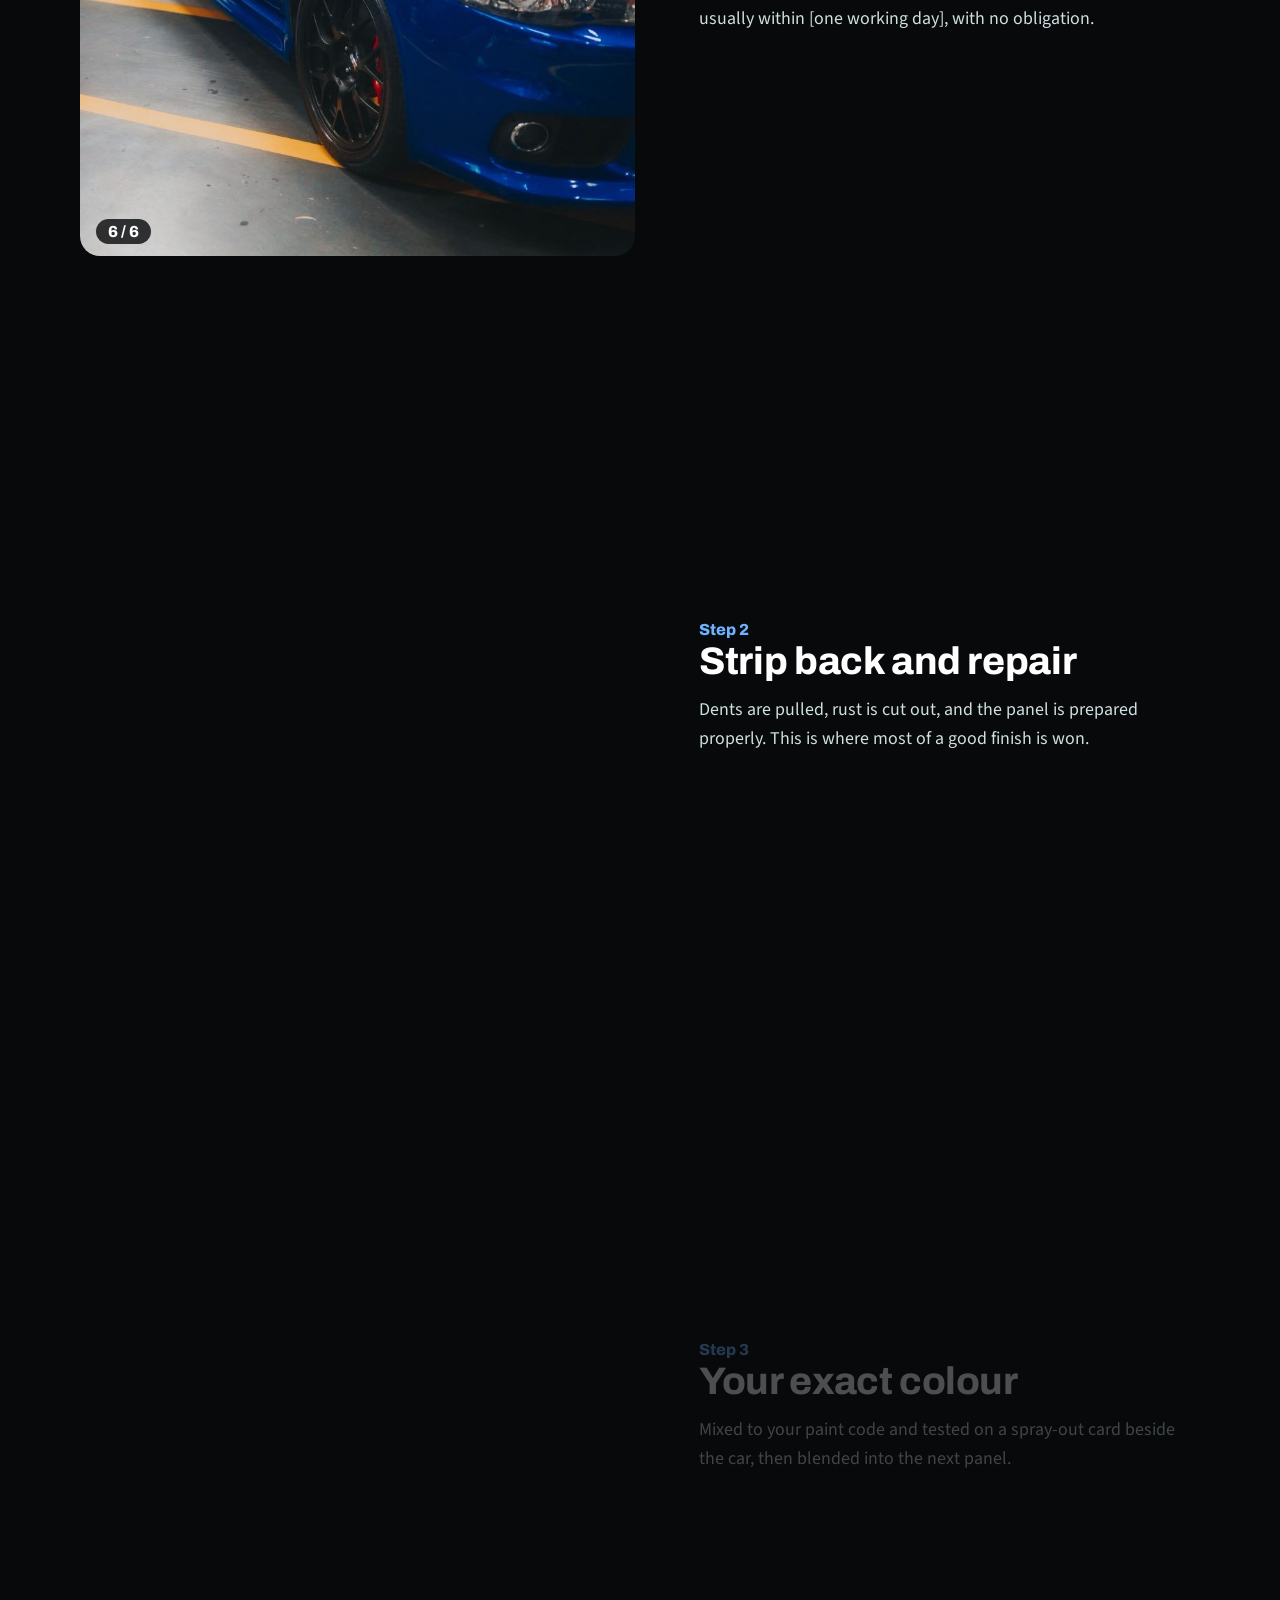
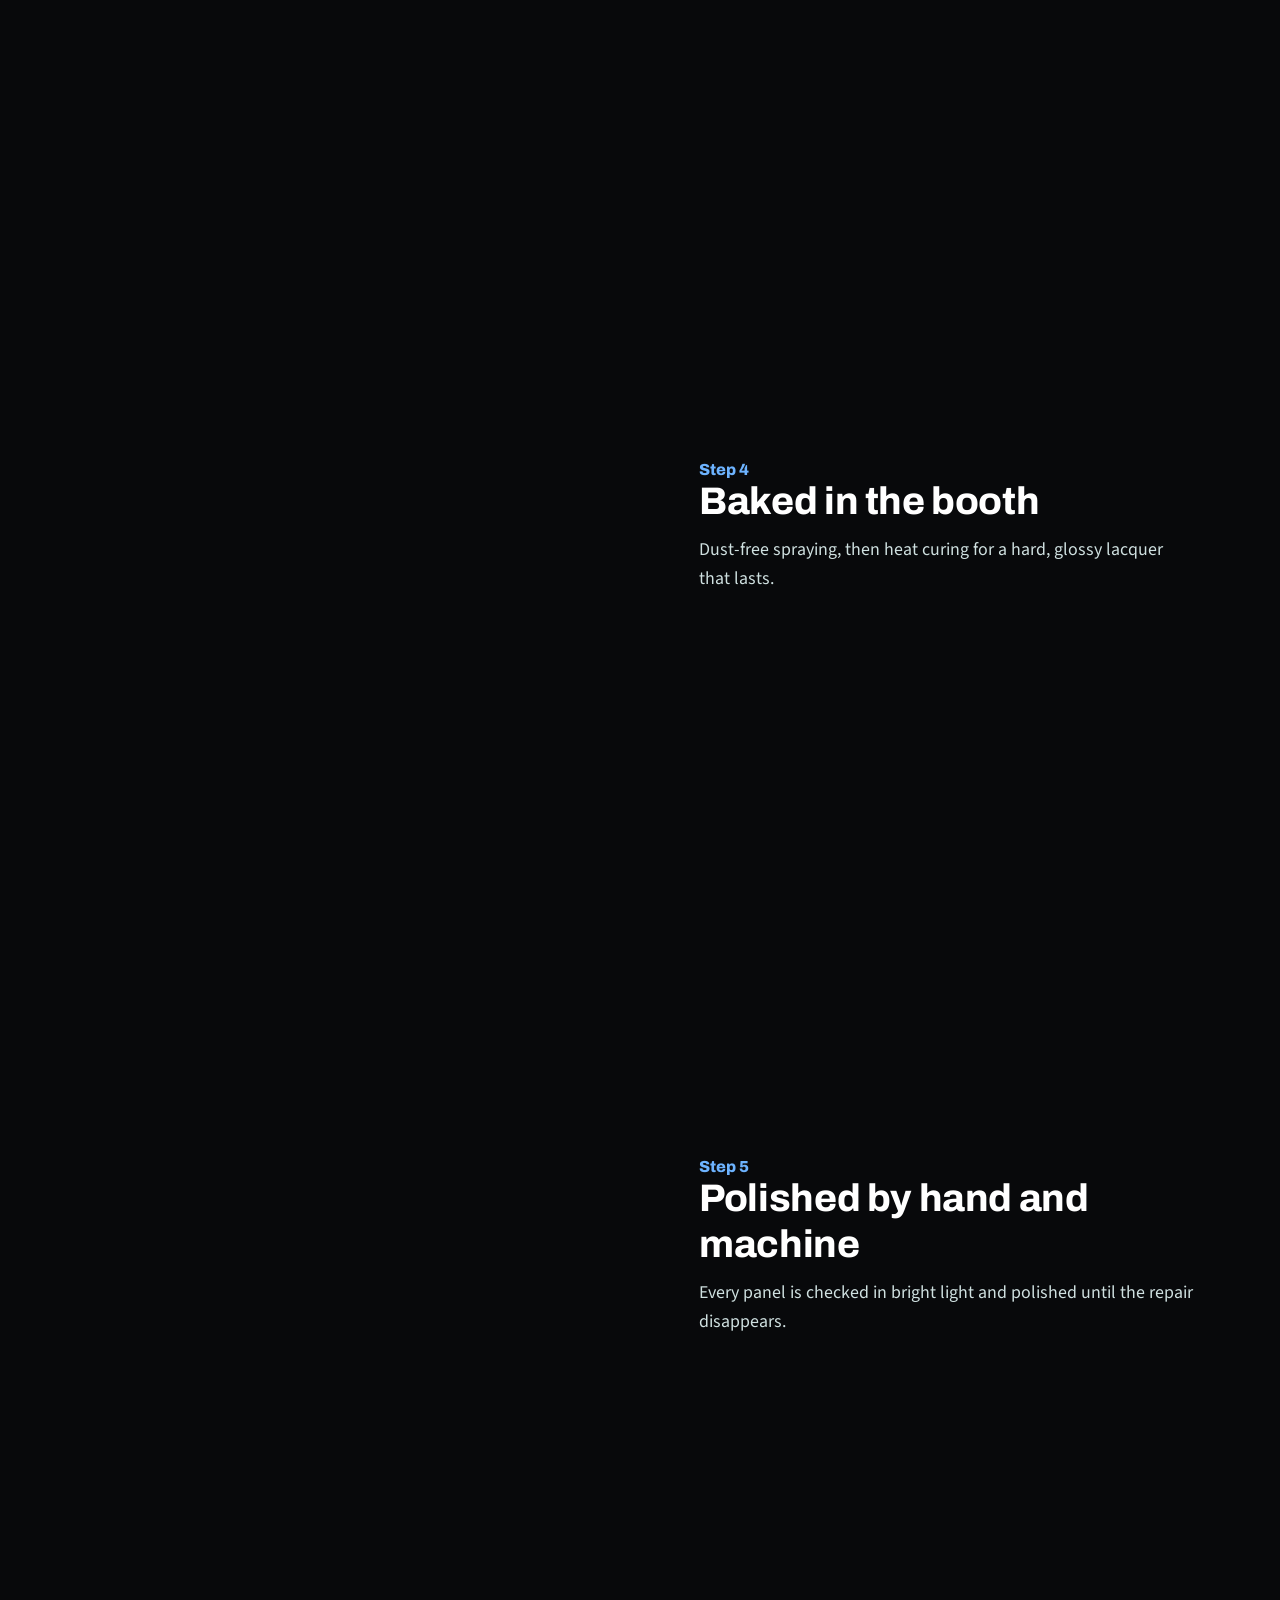
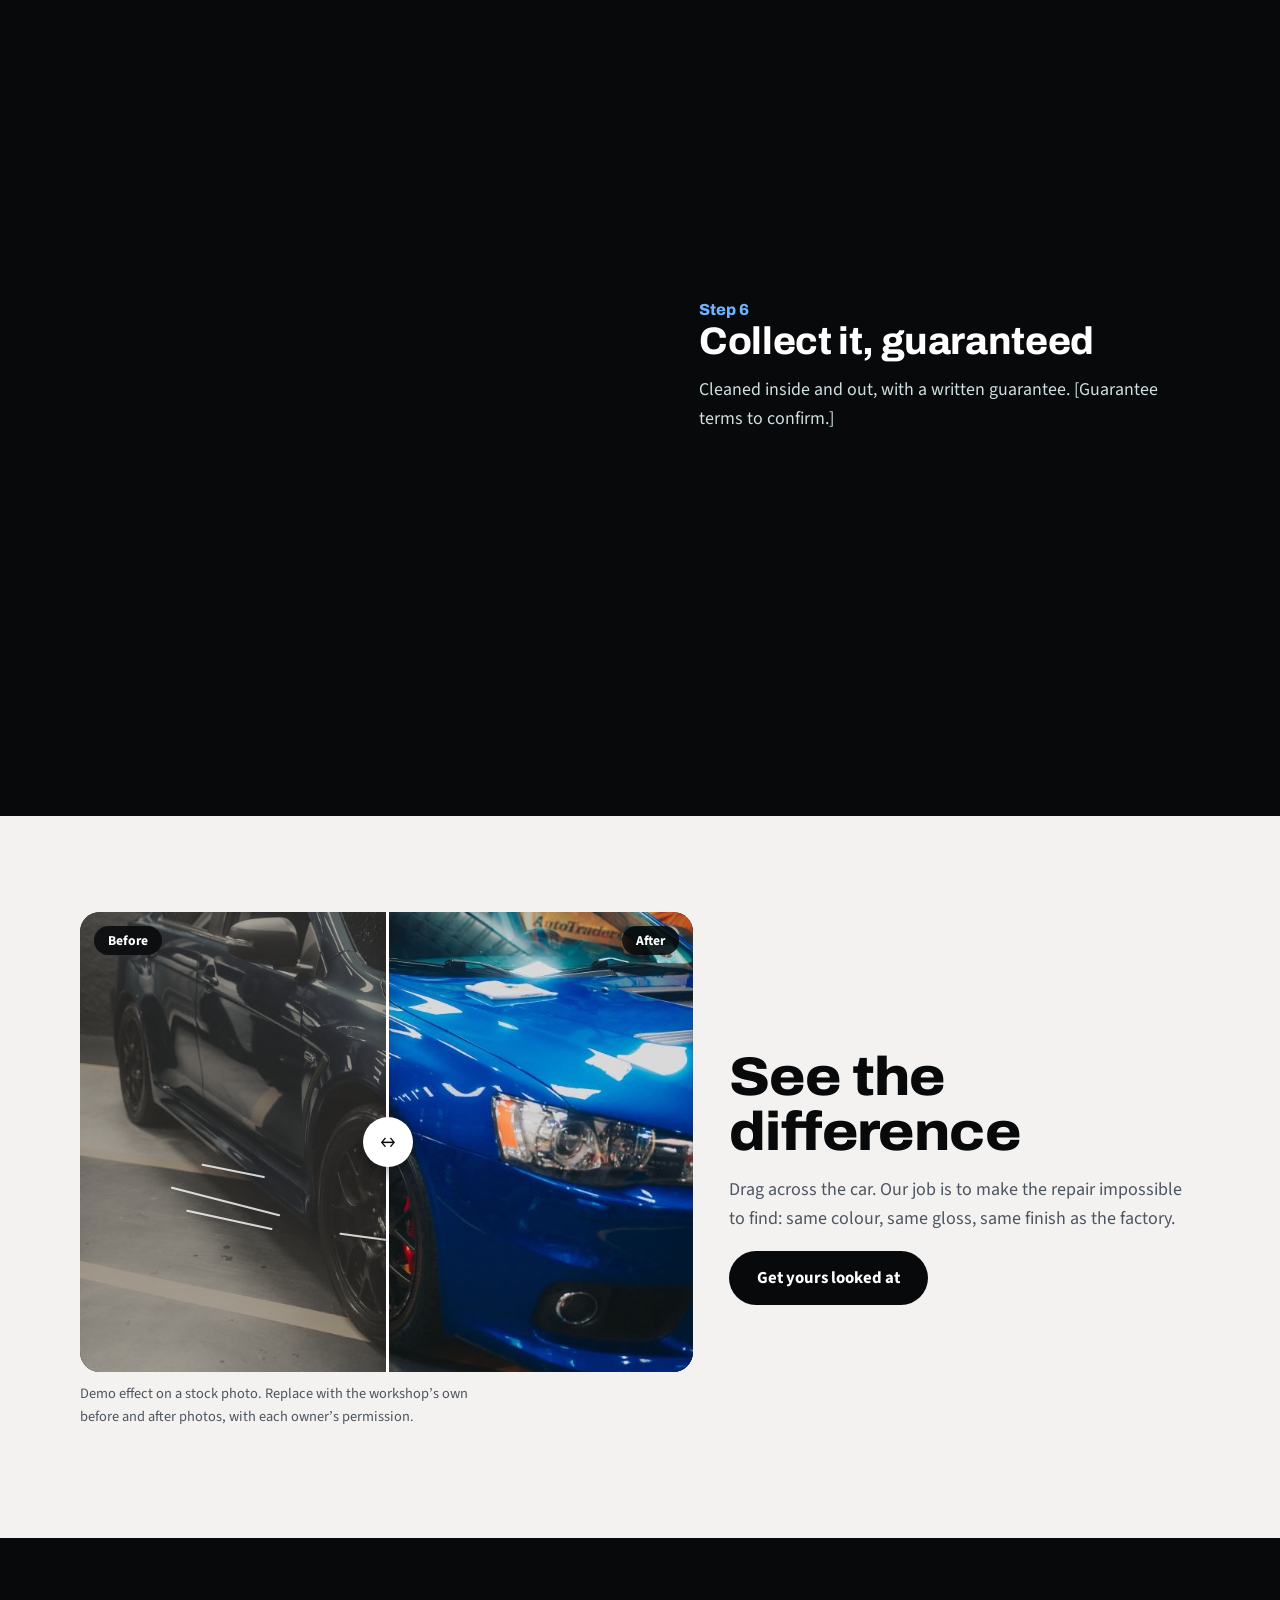
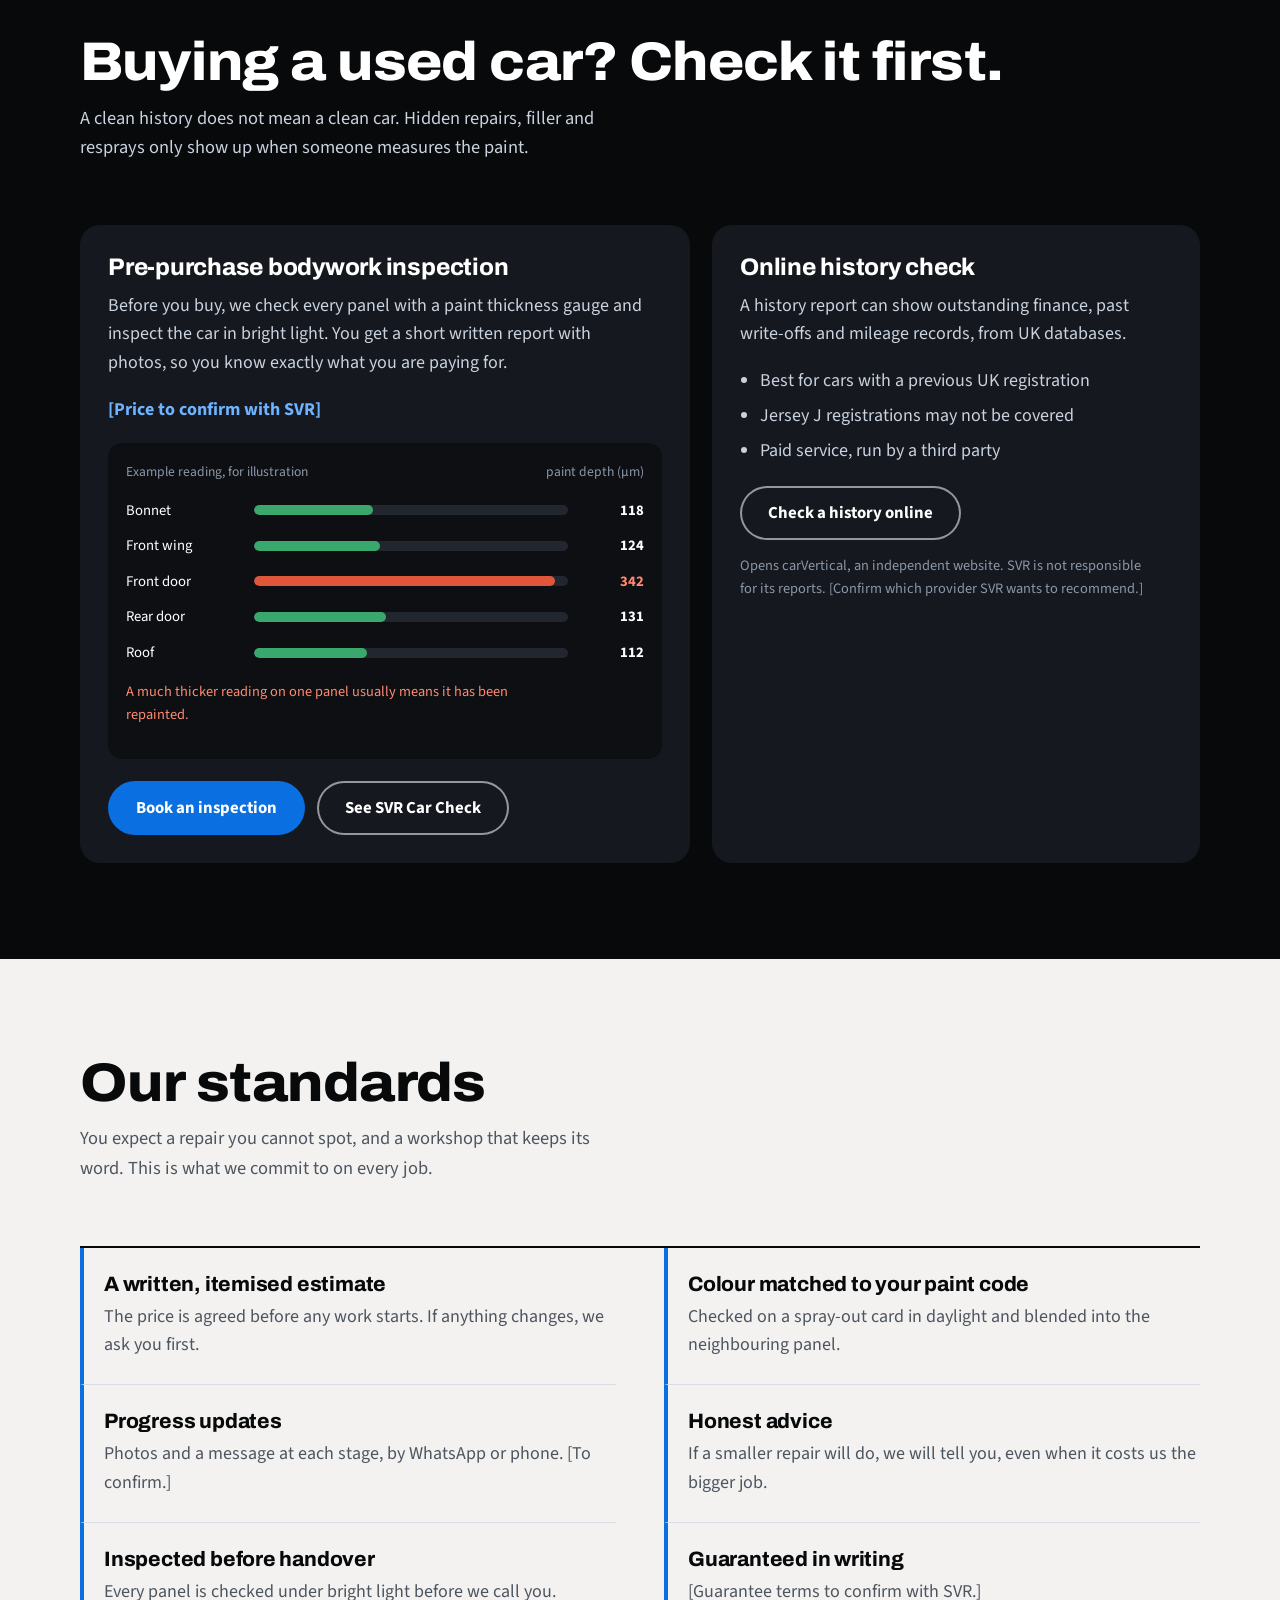
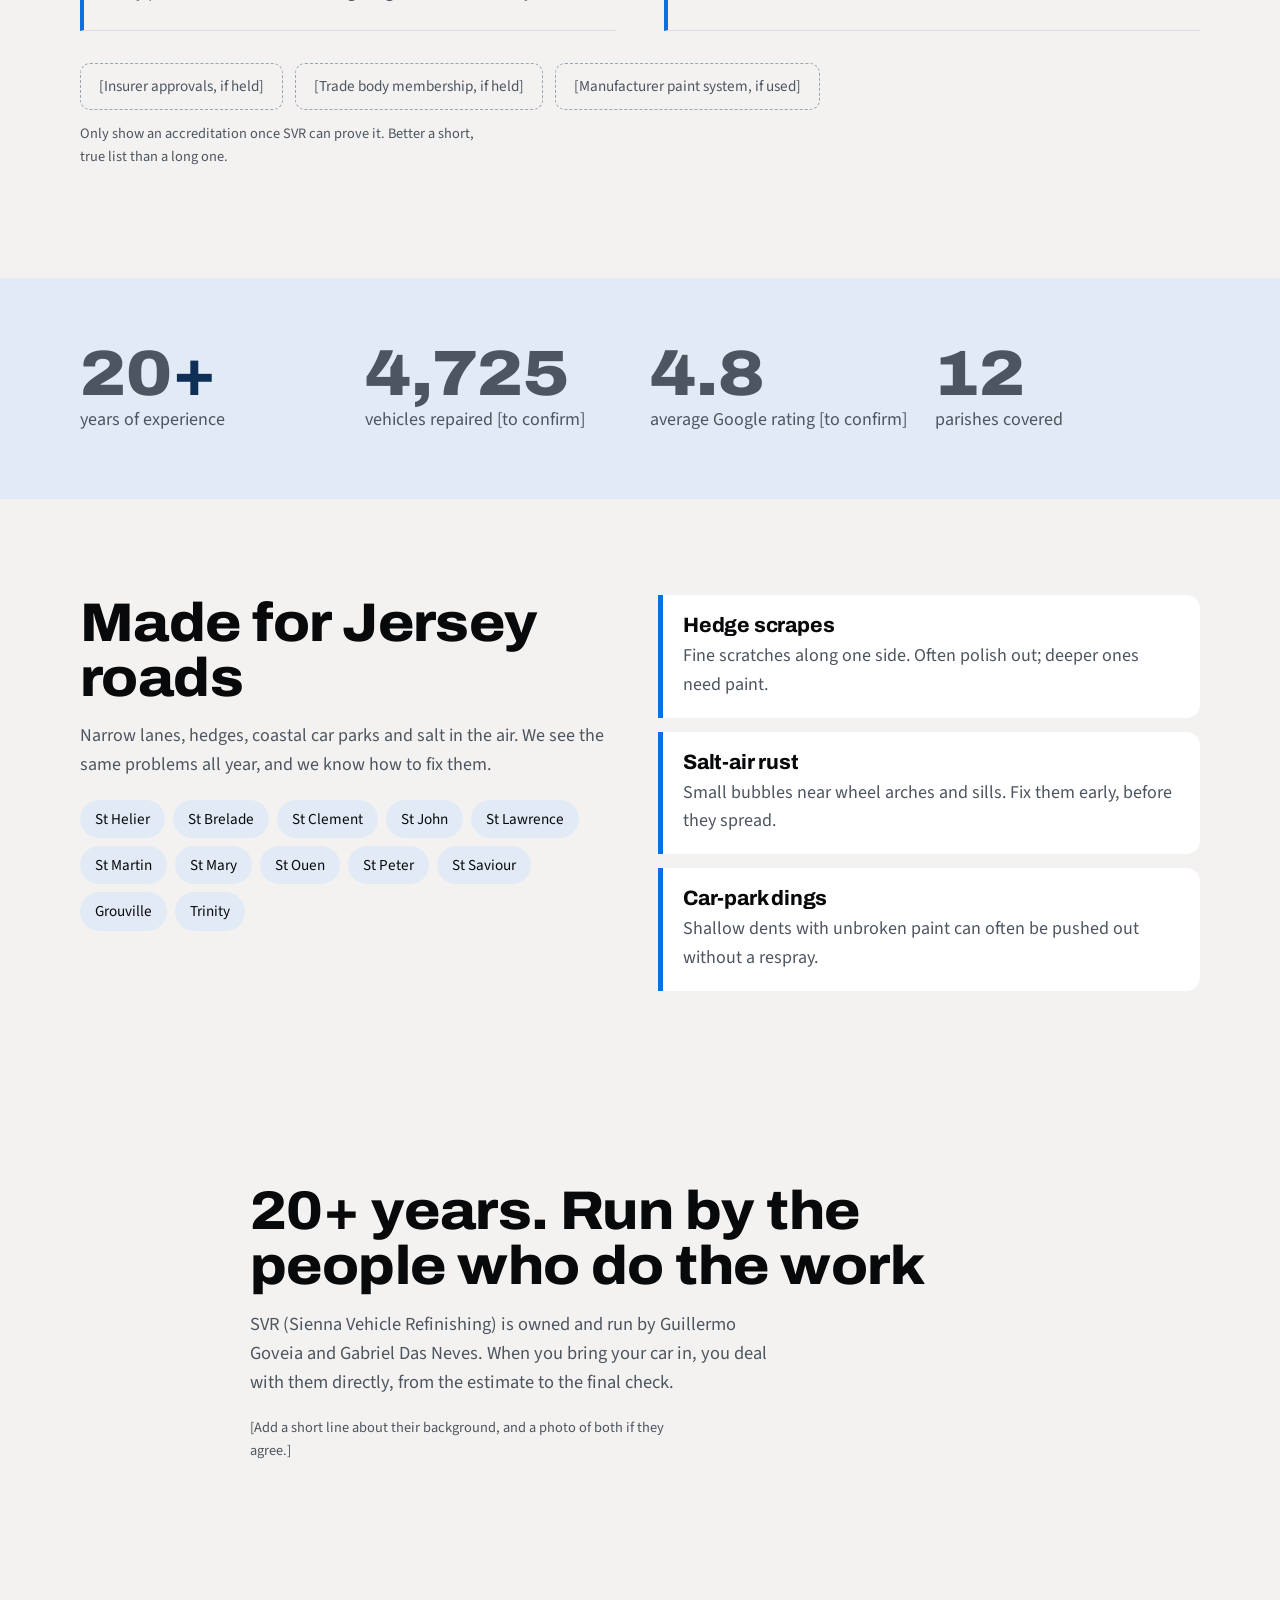
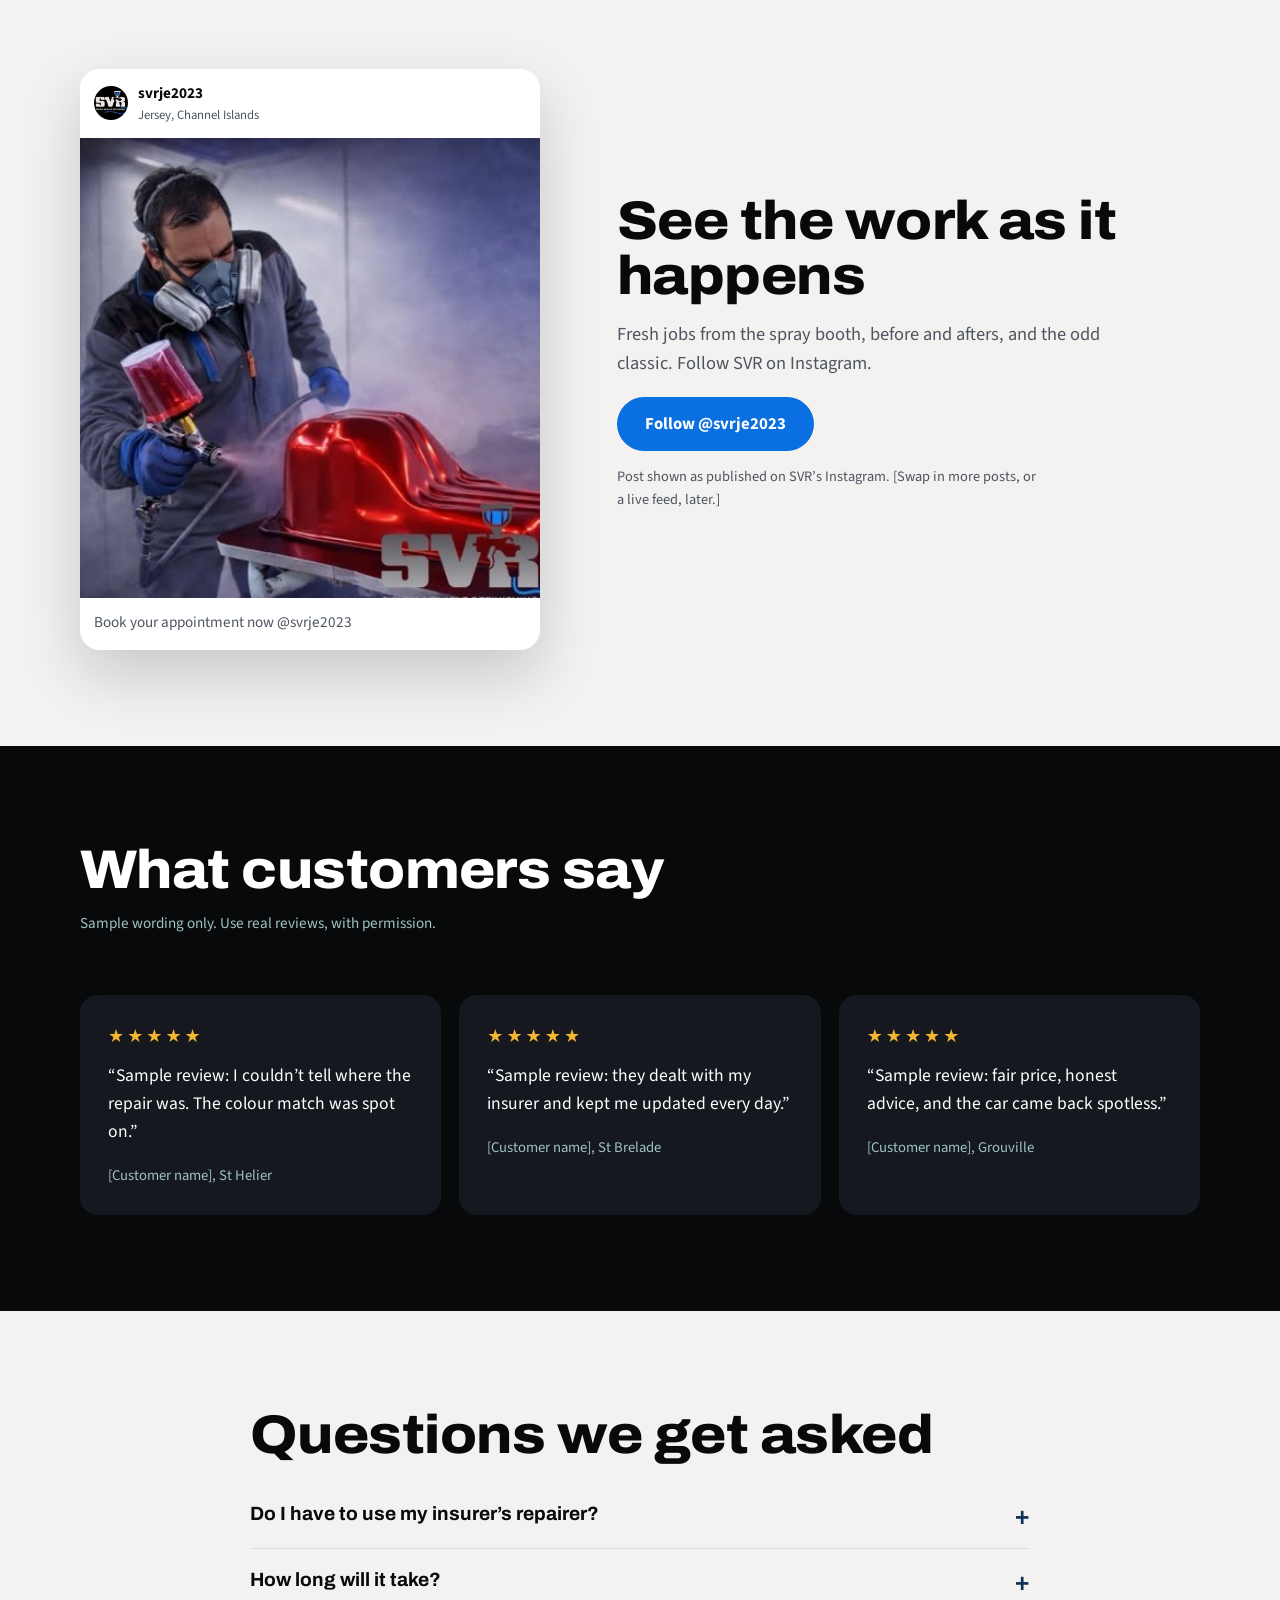
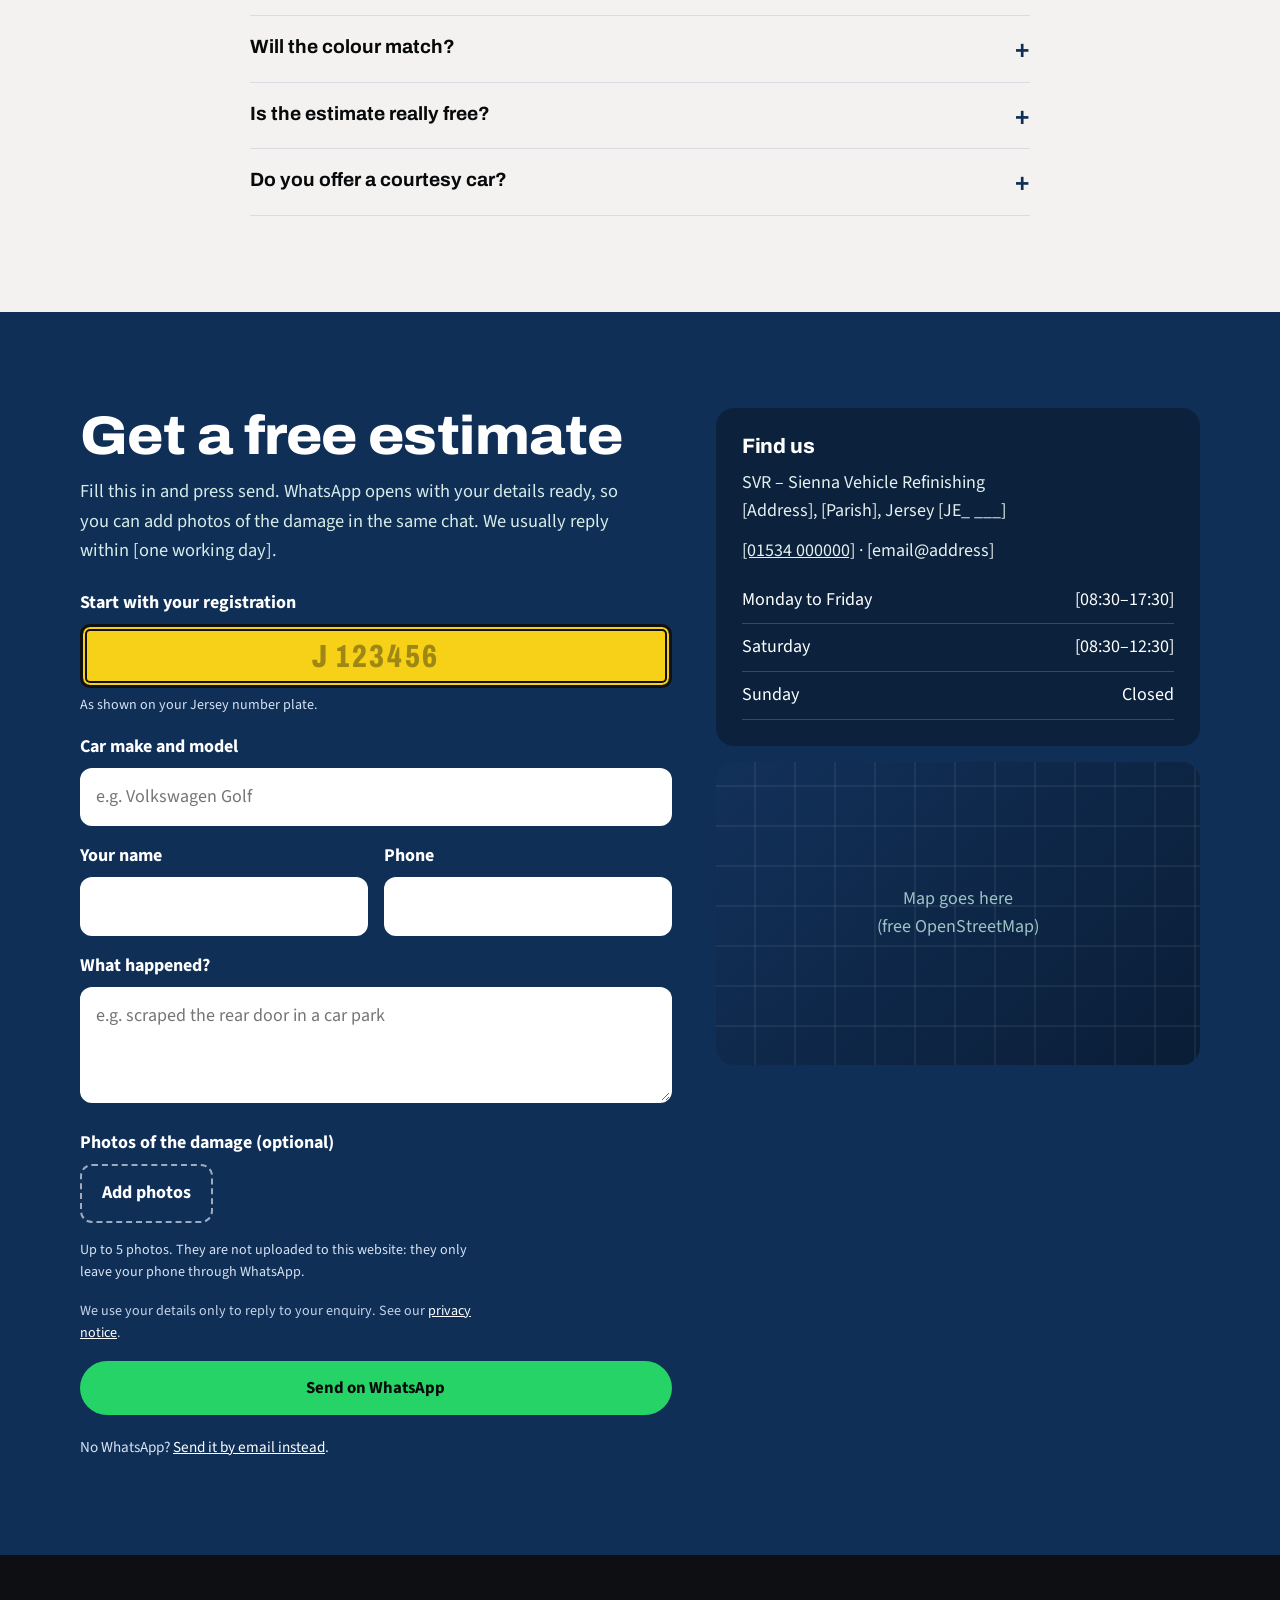
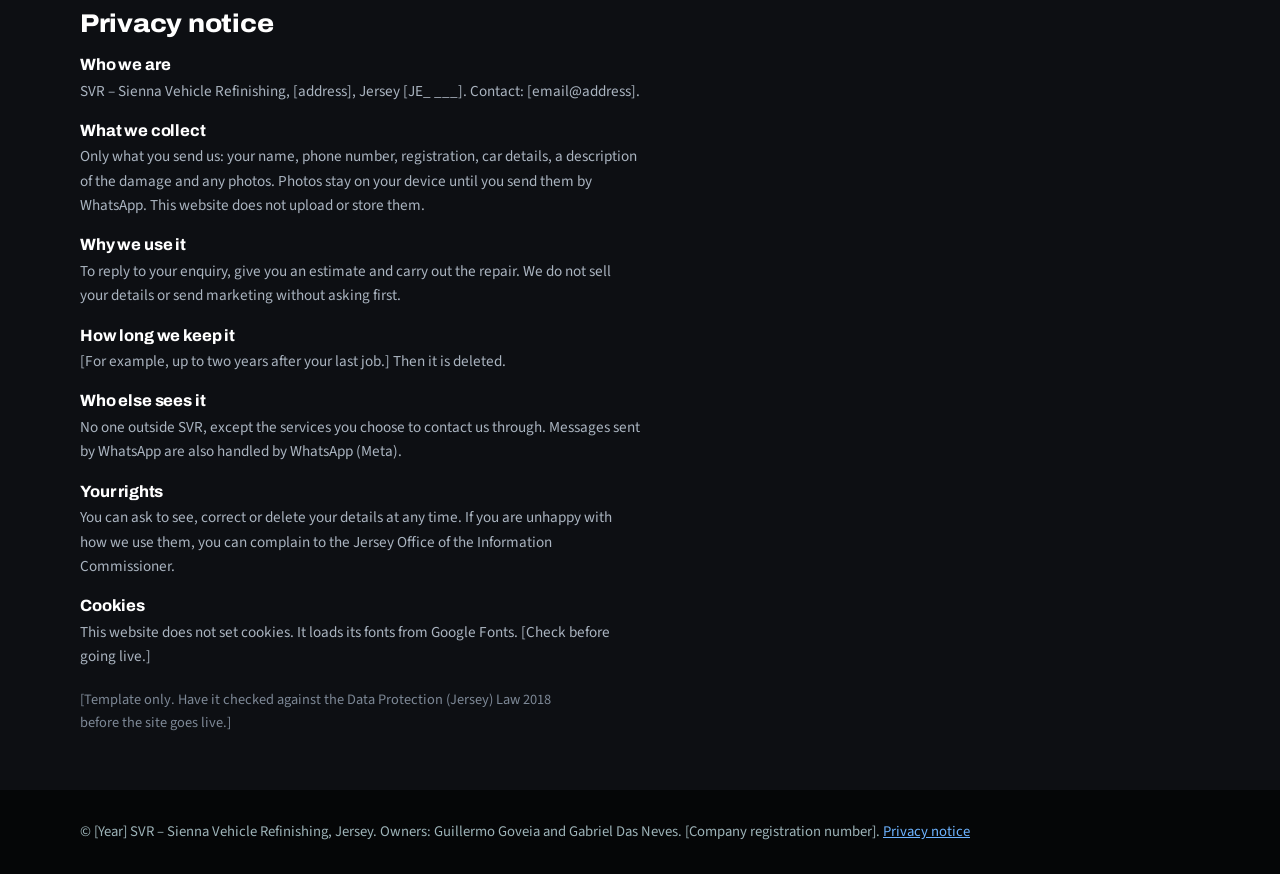
==== commit ab2da791: "Cabecera y menú optimizados para el teléfono Menú tipo hamburguesa accesible con enlaces, llamar y W" ====
--- a/index.html
+++ b/index.html
@@ -335,8 +335,8 @@
 <header id="hd">
  <div class="w">
   <a class="logo" href="#top"><img src="[data-uri]" data-key="logo" alt="SVR logo"><span>Sienna Vehicle Refinishing</span></a>
-  <nav aria-label="Main"><a href="services.html">Services</a><a href="#process">Process</a><a href="car-check.html">Car Check</a><a href="#standards">Standards</a><a href="#reviews">Reviews</a><a href="#contact">Contact</a></nav>
-  <div class="hdr-r"><button class="lang" id="lang" type="button" aria-label="Change language">ES</button><a class="tel" href="tel:+44000000000">[01534 000000]</a></div>
+  <nav id="nav" aria-label="Main"><a href="services.html">Services</a><a href="#process">Process</a><a href="car-check.html">Car Check</a><a href="#standards">Standards</a><a href="#reviews">Reviews</a><a href="#contact">Contact</a><a class="nav-act" href="tel:+44000000000">Call</a><a class="nav-act wa" href="https://wa.me/44000000000">WhatsApp</a></nav>
+  <div class="hdr-r"><button class="lang" id="lang" type="button" aria-label="Change language">ES</button><a class="tel" href="tel:+44000000000">[01534 000000]</a><button class="burger" id="burger" type="button" aria-label="Open menu" aria-expanded="false" aria-controls="nav"><span></span></button></div>
  </div>
 </header>
 
@@ -1036,7 +1036,11 @@
  "Photo of the damage": "Foto del daño",
  "Shared. Make sure you pressed send in WhatsApp.": "Compartido. Comprueba que pulsaste enviar en WhatsApp.",
  "Email cannot attach photos from this page. Please add them in your email app.": "El correo no puede adjuntar fotos desde esta página. Añádelas en tu aplicación de correo.",
- "Only what you send us: your name, phone number, registration, car details, a description of the damage and any photos. Photos stay on your device until you send them by WhatsApp. This website does not upload or store them.": "Solo lo que nos envías: tu nombre, teléfono, matrícula, datos del coche, una descripción del daño y las fotos que adjuntes. Las fotos se quedan en tu teléfono hasta que las envías por WhatsApp. Esta web no las sube ni las guarda."
+ "Only what you send us: your name, phone number, registration, car details, a description of the damage and any photos. Photos stay on your device until you send them by WhatsApp. This website does not upload or store them.": "Solo lo que nos envías: tu nombre, teléfono, matrícula, datos del coche, una descripción del daño y las fotos que adjuntes. Las fotos se quedan en tu teléfono hasta que las envías por WhatsApp. Esta web no las sube ni las guarda.",
+ "Open menu": "Abrir menú",
+ "Close menu": "Cerrar menú",
+ "Language": "Idioma",
+ "Home": "Inicio"
 },pt:{
  "MOCKUP: free-licence example photos. [ ] = real workshop details to come.": "MAQUETE: fotos de exemplo com licença livre. [ ] = dados reais da oficina por chegar.",
  "Services": "Serviços",
@@ -1412,7 +1416,11 @@
  "Photo of the damage": "Foto do dano",
  "Shared. Make sure you pressed send in WhatsApp.": "Partilhado. Confirme que carregou em enviar no WhatsApp.",
  "Email cannot attach photos from this page. Please add them in your email app.": "O e-mail não pode anexar fotos a partir desta página. Junte-as na sua aplicação de e-mail.",
- "Only what you send us: your name, phone number, registration, car details, a description of the damage and any photos. Photos stay on your device until you send them by WhatsApp. This website does not upload or store them.": "Apenas o que nos envia: o seu nome, telefone, matrícula, dados do carro, uma descrição do dano e as fotos que juntar. As fotos ficam no seu telemóvel até as enviar por WhatsApp. Este site não as carrega nem as guarda."
+ "Only what you send us: your name, phone number, registration, car details, a description of the damage and any photos. Photos stay on your device until you send them by WhatsApp. This website does not upload or store them.": "Apenas o que nos envia: o seu nome, telefone, matrícula, dados do carro, uma descrição do dano e as fotos que juntar. As fotos ficam no seu telemóvel até as enviar por WhatsApp. Este site não as carrega nem as guarda.",
+ "Open menu": "Abrir menu",
+ "Close menu": "Fechar menu",
+ "Language": "Idioma",
+ "Home": "Início"
 },pl:{
  "MOCKUP: free-licence example photos. [ ] = real workshop details to come.": "MAKIETA: zdjęcia przykładowe na wolnej licencji. [ ] = dane warsztatu do uzupełnienia.",
  "Services": "Usługi",
@@ -1782,7 +1790,11 @@
  "Photo of the damage": "Zdjęcie uszkodzenia",
  "Shared. Make sure you pressed send in WhatsApp.": "Udostępniono. Upewnij się, że nacisnąłeś wyślij w WhatsApp.",
  "Email cannot attach photos from this page. Please add them in your email app.": "E-mail nie może dołączyć zdjęć z tej strony. Dodaj je w aplikacji pocztowej.",
- "Only what you send us: your name, phone number, registration, car details, a description of the damage and any photos. Photos stay on your device until you send them by WhatsApp. This website does not upload or store them.": "Tylko to, co nam przesyłasz: imię, numer telefonu, numer rejestracyjny, dane auta, opis uszkodzenia i dołączone zdjęcia. Zdjęcia zostają na Twoim telefonie, dopóki nie wyślesz ich przez WhatsApp. Ta strona ich nie wysyła ani nie zapisuje."
+ "Only what you send us: your name, phone number, registration, car details, a description of the damage and any photos. Photos stay on your device until you send them by WhatsApp. This website does not upload or store them.": "Tylko to, co nam przesyłasz: imię, numer telefonu, numer rejestracyjny, dane auta, opis uszkodzenia i dołączone zdjęcia. Zdjęcia zostają na Twoim telefonie, dopóki nie wyślesz ich przez WhatsApp. Ta strona ich nie wysyła ani nie zapisuje.",
+ "Open menu": "Otwórz menu",
+ "Close menu": "Zamknij menu",
+ "Language": "Język",
+ "Home": "Strona główna"
 },ro:{
  "MOCKUP: free-licence example photos. [ ] = real workshop details to come.": "MACHETĂ: fotografii exemplu cu licență liberă. [ ] = datele reale ale atelierului urmează.",
  "Services": "Servicii",
@@ -2152,7 +2164,11 @@
  "Photo of the damage": "Poză cu avaria",
  "Shared. Make sure you pressed send in WhatsApp.": "Partajat. Verifică să fi apăsat trimite în WhatsApp.",
  "Email cannot attach photos from this page. Please add them in your email app.": "E-mailul nu poate atașa poze de pe această pagină. Adaugă-le în aplicația de e-mail.",
- "Only what you send us: your name, phone number, registration, car details, a description of the damage and any photos. Photos stay on your device until you send them by WhatsApp. This website does not upload or store them.": "Doar ce ne trimiți: numele, telefonul, numărul de înmatriculare, datele mașinii, o descriere a avariei și pozele atașate. Pozele rămân pe telefonul tău până le trimiți pe WhatsApp. Acest site nu le încarcă și nu le păstrează."
+ "Only what you send us: your name, phone number, registration, car details, a description of the damage and any photos. Photos stay on your device until you send them by WhatsApp. This website does not upload or store them.": "Doar ce ne trimiți: numele, telefonul, numărul de înmatriculare, datele mașinii, o descriere a avariei și pozele atașate. Pozele rămân pe telefonul tău până le trimiți pe WhatsApp. Acest site nu le încarcă și nu le păstrează.",
+ "Open menu": "Deschide meniul",
+ "Close menu": "Închide meniul",
+ "Language": "Limba",
+ "Home": "Acasă"
 }};
  var KEY='svr-lang',lang='en';
  try{lang=new URLSearchParams(location.search).get('lang')||localStorage.getItem(KEY)||'en'}catch(e){}
@@ -2162,8 +2178,9 @@
  function tr(s){var d=D[lang];return d&&d[norm(s)]?d[norm(s)]:null}
  window.SVR_T=function(s){return tr(s)||s};
  var ATTRS=['placeholder','aria-label','alt'];
+ var CSSX="\n#hd .w{gap:10px;padding-left:max(16px,env(safe-area-inset-left));padding-right:max(16px,env(safe-area-inset-right))}\n@media(min-width:480px){#hd .w{padding-left:max(20px,env(safe-area-inset-left));padding-right:max(20px,env(safe-area-inset-right));gap:16px}}\n#hd .logo{min-width:0;flex:0 1 auto}\n#hd .logo span{display:none}\n@media(min-width:880px){#hd .logo span{display:inline}}\n#hd .hdr-r{display:flex;align-items:center;gap:10px;flex:0 0 auto}\n#hd nav{display:none}\n#hd :focus-visible{outline:2px solid #6db3ff;outline-offset:2px}\n.burger{width:44px;height:44px;border:2px solid rgba(255,255,255,.45);border-radius:12px;background:transparent;cursor:pointer;position:relative;padding:0;flex:0 0 auto}\n.burger span,.burger span::before,.burger span::after{position:absolute;left:11px;width:18px;height:2px;border-radius:2px;background:#fff;content:\"\";transition:transform .25s,opacity .2s}\n.burger span{top:19px}.burger span::before{left:0;top:-6px}.burger span::after{left:0;top:6px}\n.burger[aria-expanded=true] span{background:transparent}\n.burger[aria-expanded=true] span::before{transform:translateY(6px) rotate(45deg)}\n.burger[aria-expanded=true] span::after{transform:translateY(-6px) rotate(-45deg)}\n@media(max-width:1079px){\n #hd.menu-open{background:rgba(8,9,11,.98);z-index:60}\n #hd nav.open{display:flex;flex-direction:column;gap:0;position:absolute;top:100%;left:0;right:0;background:#0a0c10;max-height:calc(100vh - 110px);max-height:calc(100dvh - 110px);overflow-y:auto;overscroll-behavior:contain;padding:6px 0 14px;box-shadow:0 18px 30px rgba(0,0,0,.45);font-size:1.05rem}\n #hd nav.open a{display:flex;align-items:center;min-height:52px;padding:0 max(20px,env(safe-area-inset-left));color:#fff;opacity:1;text-decoration:none;border-top:1px solid rgba(255,255,255,.08)}\n #hd nav.open a[aria-current=page]{color:#6db3ff;font-weight:800}\n #hd nav.open a.nav-act{margin:10px 16px 0;border-radius:12px;justify-content:center;font-weight:800;background:var(--blue,#0a6fe0);border-top:0}\n #hd nav.open a.nav-act.wa{background:#25d366;color:#0b0d10;margin-top:8px}\n}\n@media(min-width:1080px){#hd nav{display:flex;gap:26px;font-size:.98rem}#hd nav a{min-height:44px;display:flex;align-items:center}#hd nav a[aria-current=page]{font-weight:800;text-decoration:underline;text-underline-offset:6px}.burger,#hd .nav-act{display:none}}\n@media(min-width:880px) and (max-width:1079px){.burger{margin-left:2px}}\n";
  var st=document.createElement('style');
- st.textContent='.langsel{font:700 .85rem var(--body,sans-serif);color:#fff;background:#14213a;border:2px solid rgba(255,255,255,.45);border-radius:999px;padding:7px 12px;cursor:pointer;max-width:130px}.pt-only{display:none}html[lang^=pt] .pt-only{display:block}';
+ st.textContent='.langsel{font:700 1rem var(--body,sans-serif);color:#fff;background:#14213a;border:2px solid rgba(255,255,255,.45);border-radius:999px;padding:0 12px;min-height:44px;cursor:pointer;max-width:132px;text-overflow:ellipsis}.pt-only{display:none}html[lang^=pt] .pt-only{display:block}'+CSSX;
  document.head.appendChild(st);
  var old=document.getElementById('lang'),box=null;
  if(old){box=document.createElement('select');box.id='lang';box.className='langsel';box.setAttribute('aria-label','Language');
@@ -2178,13 +2195,24 @@
    if(p.closest&&p.closest('#lang,#ro'))return NodeFilter.FILTER_REJECT;
    return n.nodeValue.trim()?NodeFilter.FILTER_ACCEPT:NodeFilter.FILTER_REJECT}});
   var a=[],n;while(n=w.nextNode())a.push(n);return a}
+ var bur=document.getElementById('burger'),nav=document.getElementById('nav'),hd=document.getElementById('hd');
+ function isOpen(){return bur&&bur.getAttribute('aria-expanded')==='true'}
+ function setLbl(){if(bur){var k=isOpen()?'Close menu':'Open menu';bur.setAttribute('aria-label',tr(k)||k)}}
+ function setMenu(o,focusBack){if(!bur||!nav)return;bur.setAttribute('aria-expanded',o?'true':'false');nav.classList.toggle('open',o);if(hd)hd.classList.toggle('menu-open',o);setLbl();if(!o&&focusBack)bur.focus()}
+ if(bur&&nav){
+  bur.addEventListener('click',function(){setMenu(!isOpen())});
+  nav.addEventListener('click',function(e){if(e.target.closest&&e.target.closest('a'))setMenu(false)});
+  document.addEventListener('click',function(e){if(isOpen()&&!hd.contains(e.target))setMenu(false)});
+  document.addEventListener('keydown',function(e){if(e.key==='Escape'&&isOpen()){setMenu(false,true)}});
+  addEventListener('resize',function(){if(innerWidth>=1080&&isOpen())setMenu(false)});
+  hd.addEventListener('focusout',function(e){if(isOpen()&&e.relatedTarget&&!hd.contains(e.relatedTarget))setMenu(false)})}
  function apply(){
   textNodes().forEach(function(n){
    if(n._o===undefined)n._o=n.nodeValue;
    var t=tr(n._o);
    if(t){var m=n._o.match(/^(\s*)[\s\S]*?(\s*)$/);n.nodeValue=m[1]+t+m[2]}else n.nodeValue=n._o});
   document.querySelectorAll('[placeholder],[aria-label],[alt]').forEach(function(el){
-   if(el.closest&&el.closest('#lang'))return;
+   if((el.closest&&el.closest('#lang'))||el.id==='burger')return;
    ATTRS.forEach(function(a){
     if(!el.hasAttribute(a))return;
     var k='data-o-'+a;if(!el.hasAttribute(k))el.setAttribute(k,el.getAttribute(a));
@@ -2197,6 +2225,8 @@
    a.setAttribute('data-h',h);
    a.setAttribute('href',lang!=='en'?h.replace(/^([^#]*)(#.*)?$/,function(_,p,x){return p+(p.indexOf('?')<0?'?':'&')+'lang='+lang+(x||'')}):h)});
   var T=document.querySelector('title');if(T){if(T._o===undefined)T._o=T.textContent;T.textContent=tr(T._o)||T._o}
+  setLbl();
+  if(box)box.setAttribute('aria-label',tr('Language')||'Language');
   document.dispatchEvent(new Event('svrlang'))}
  apply();
 })();
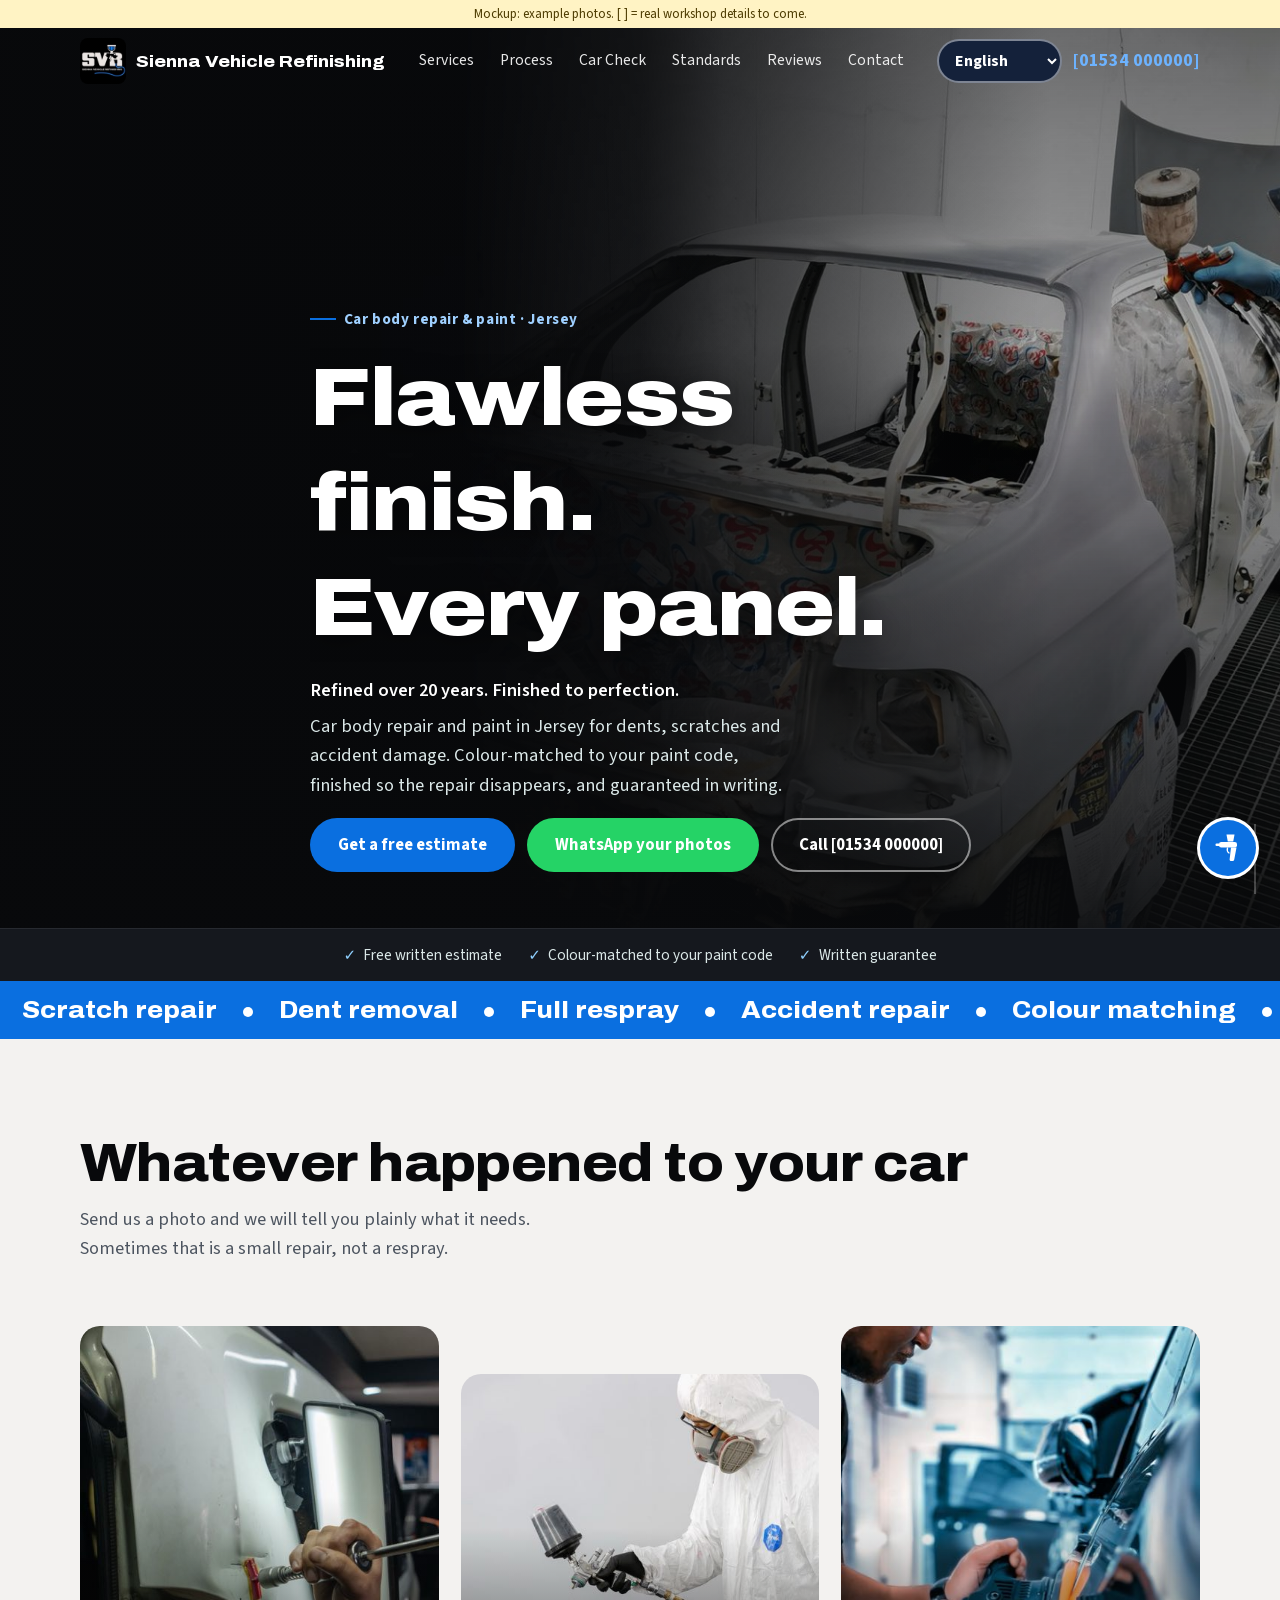
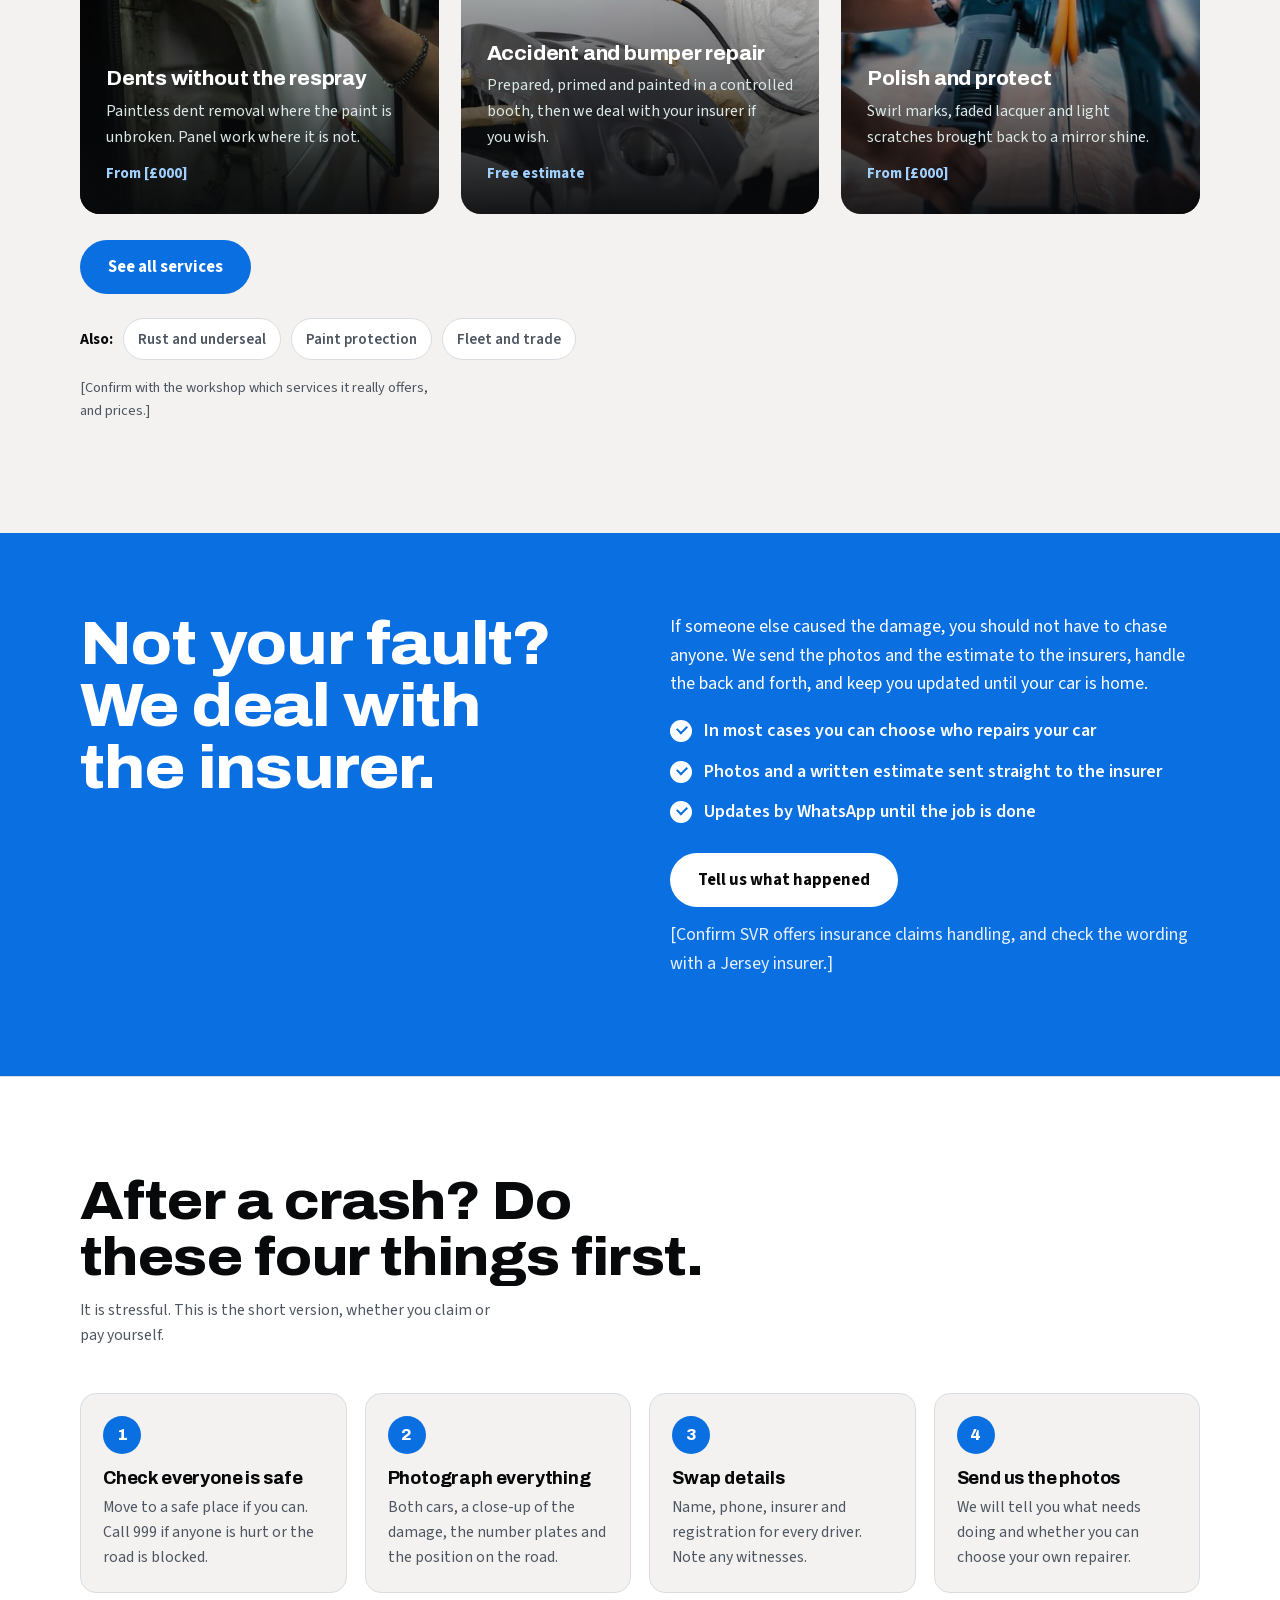
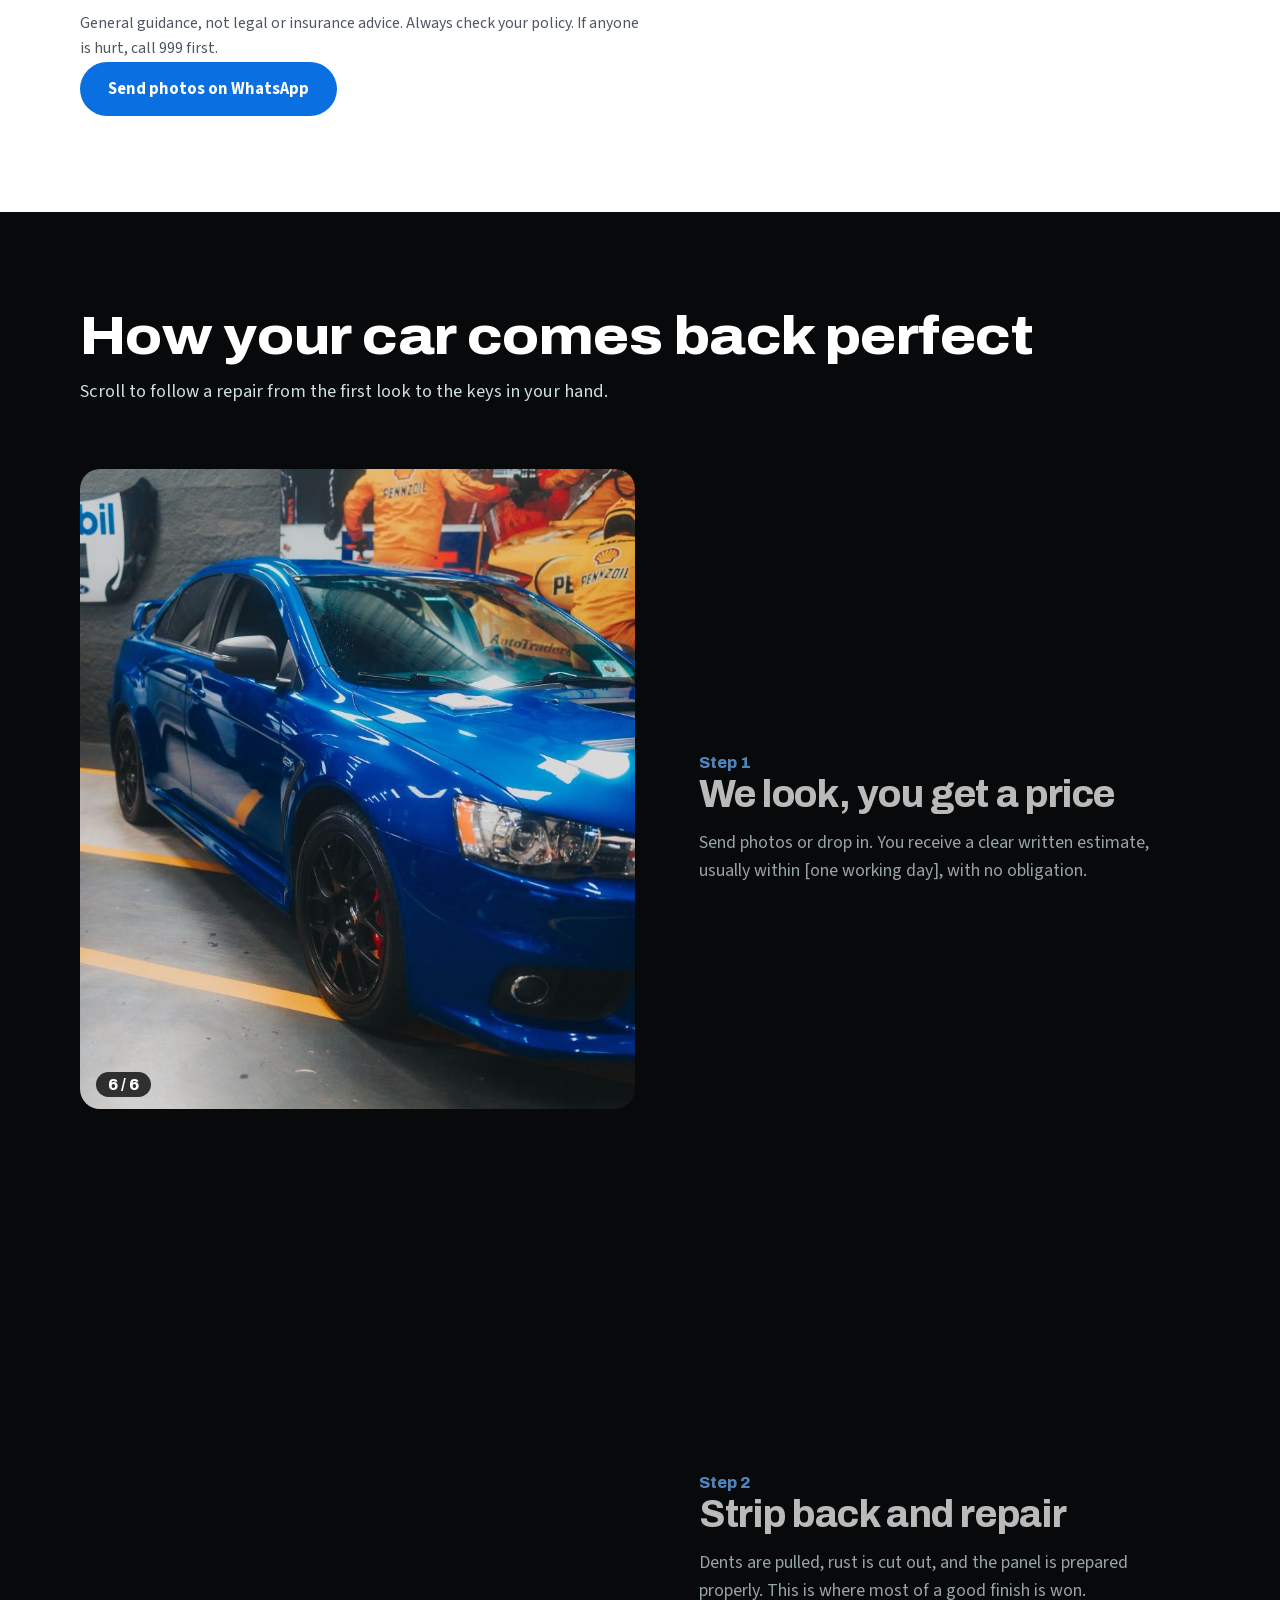
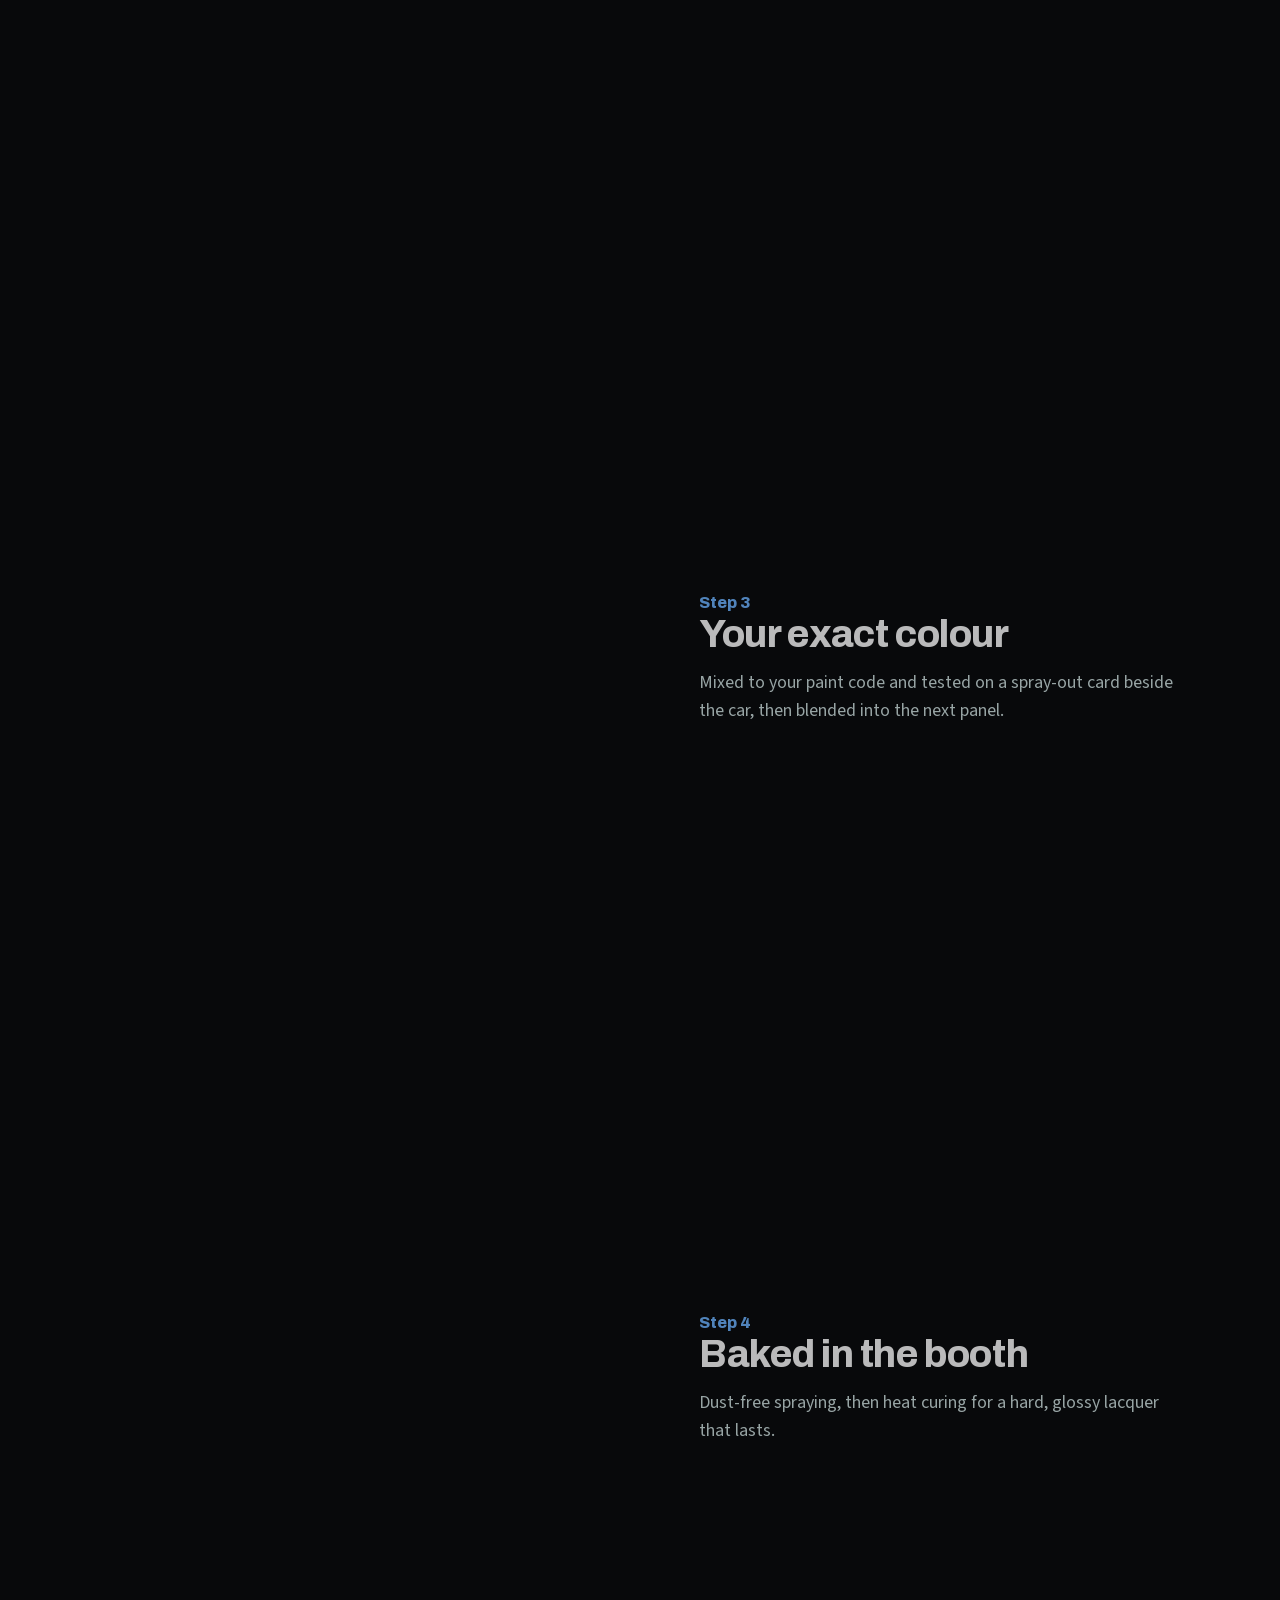
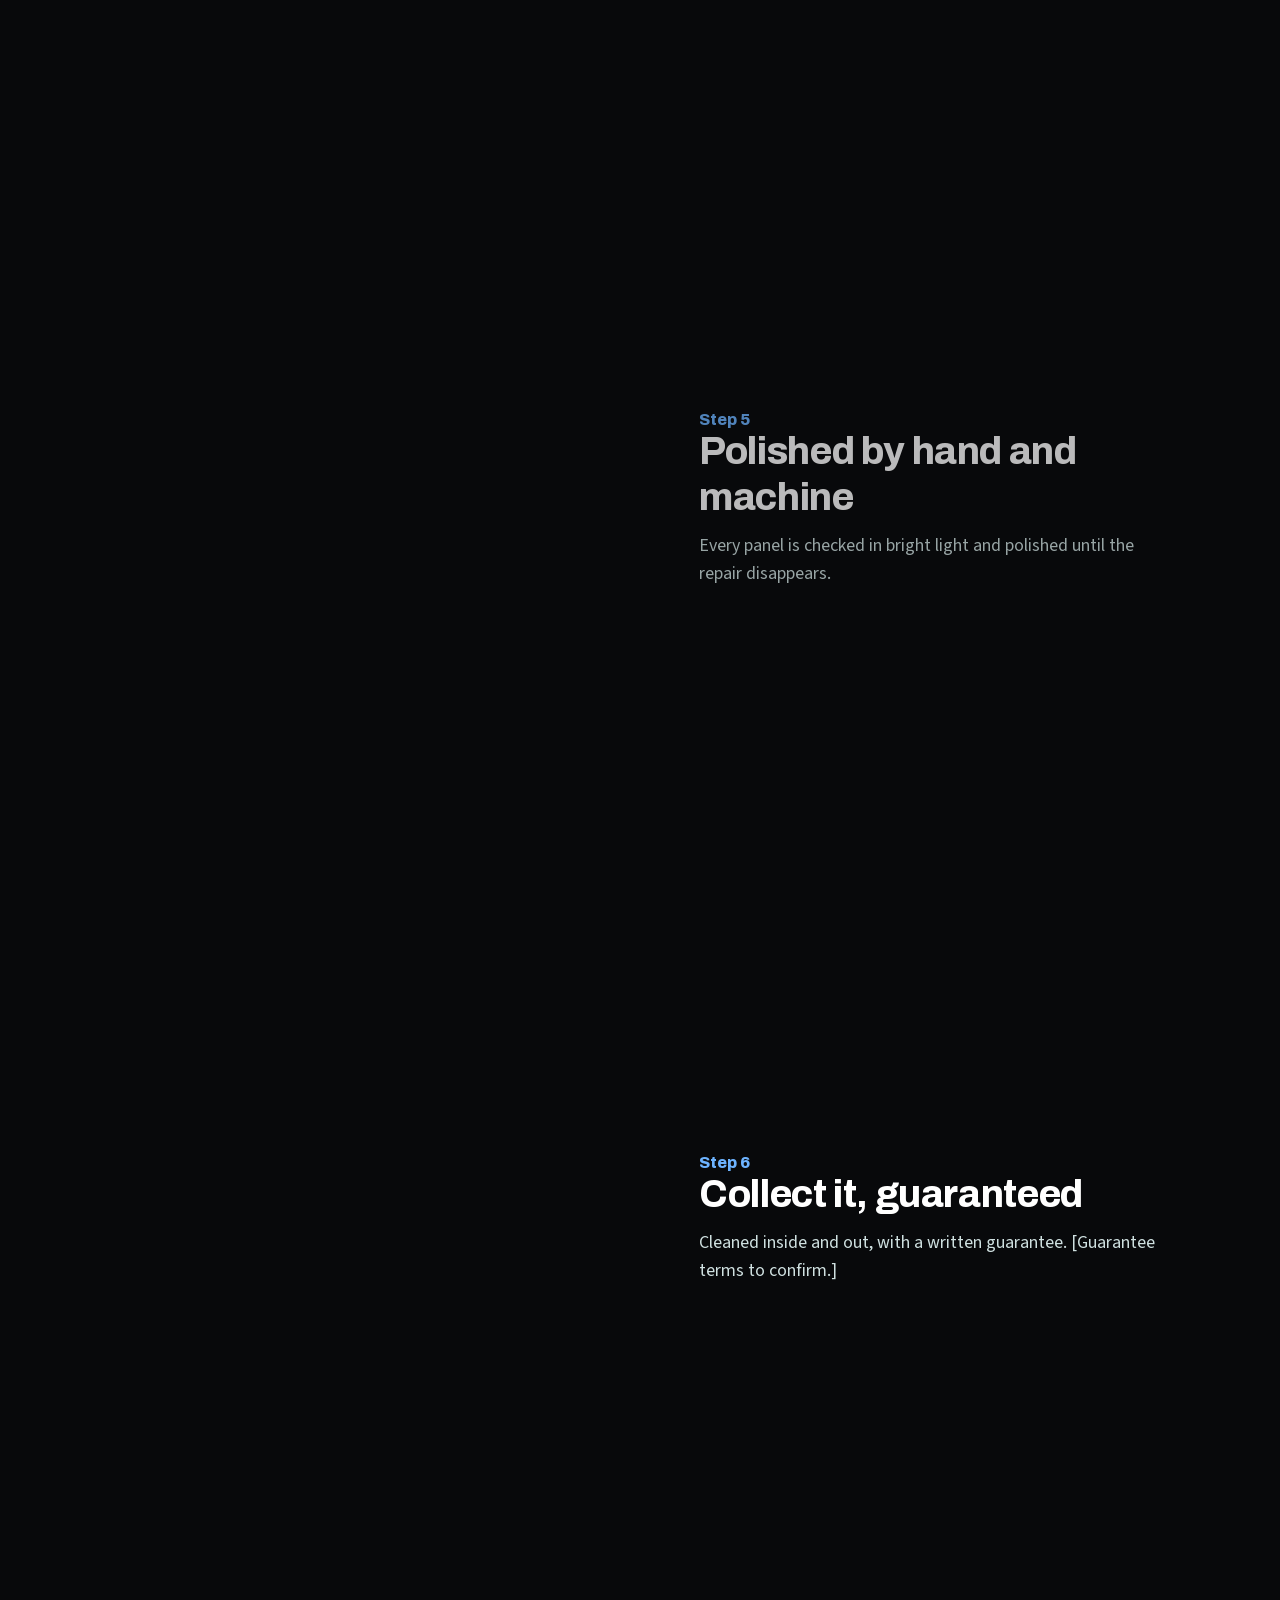
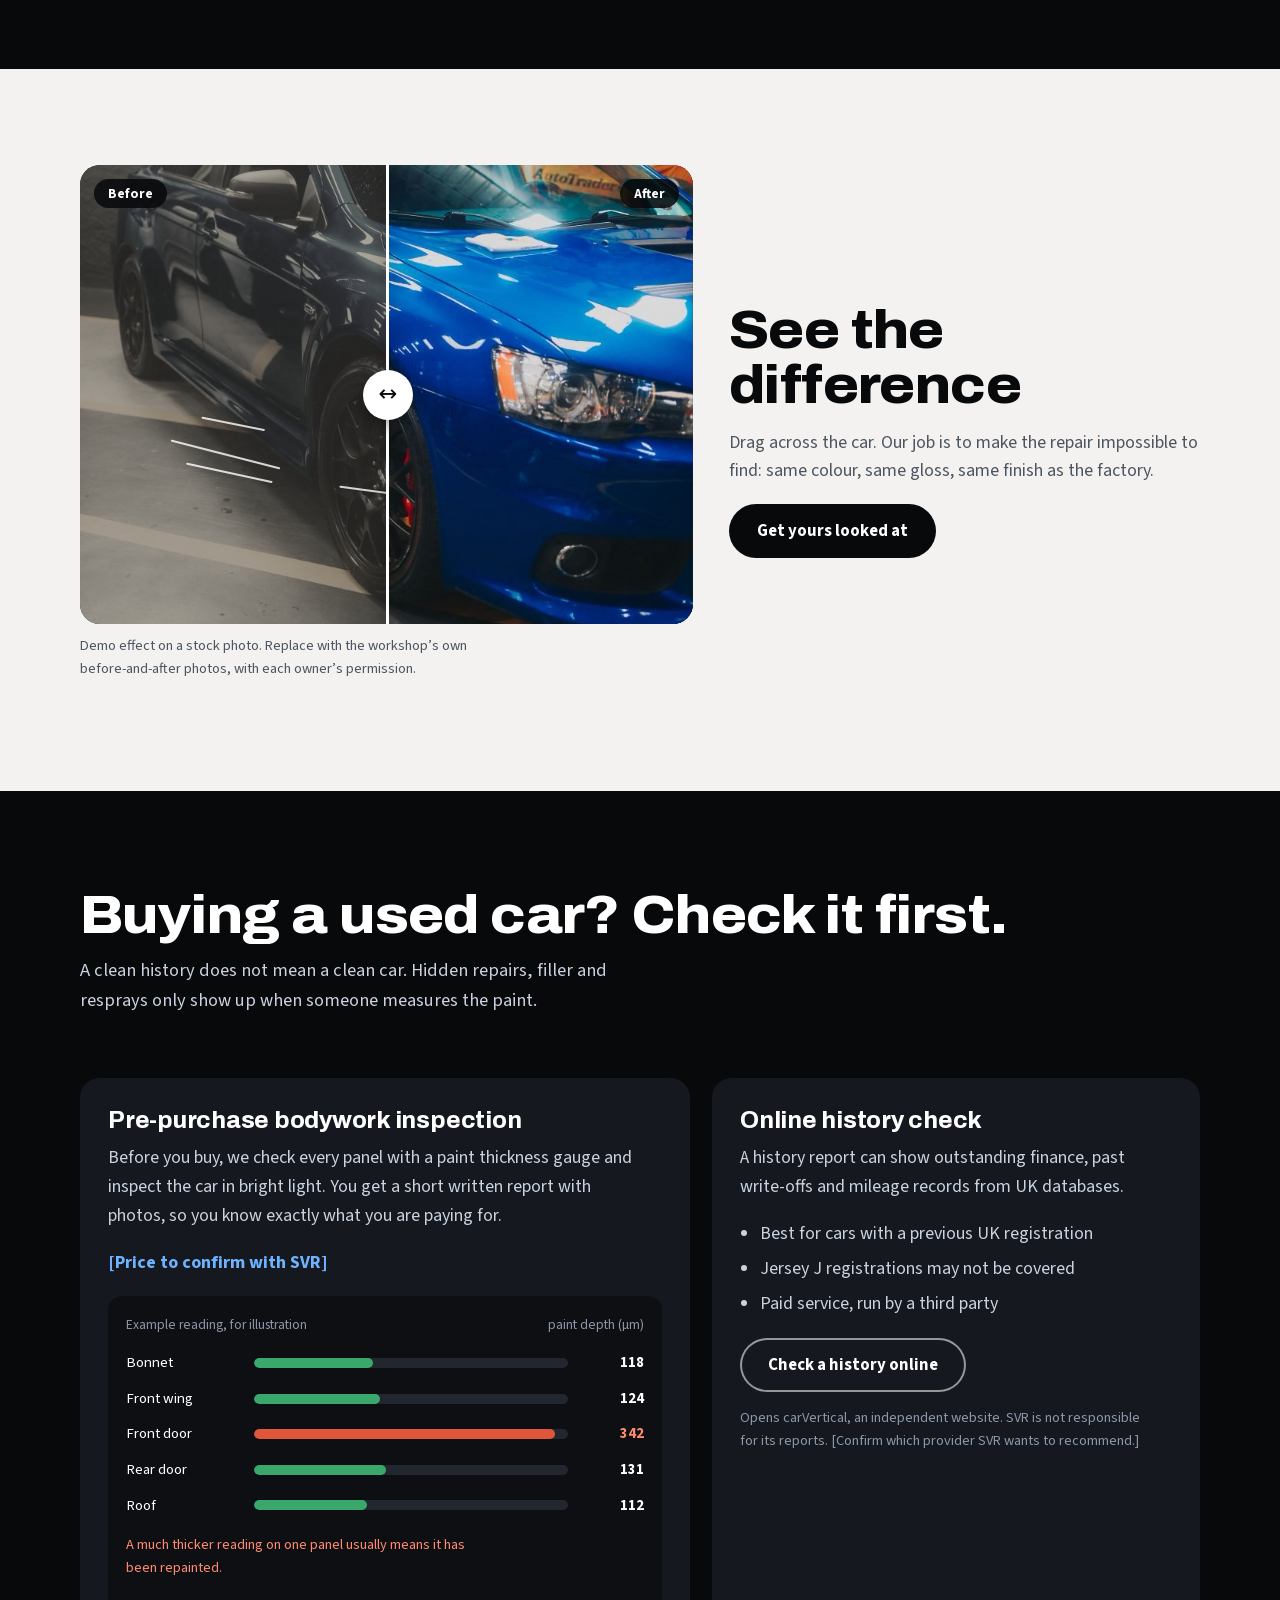
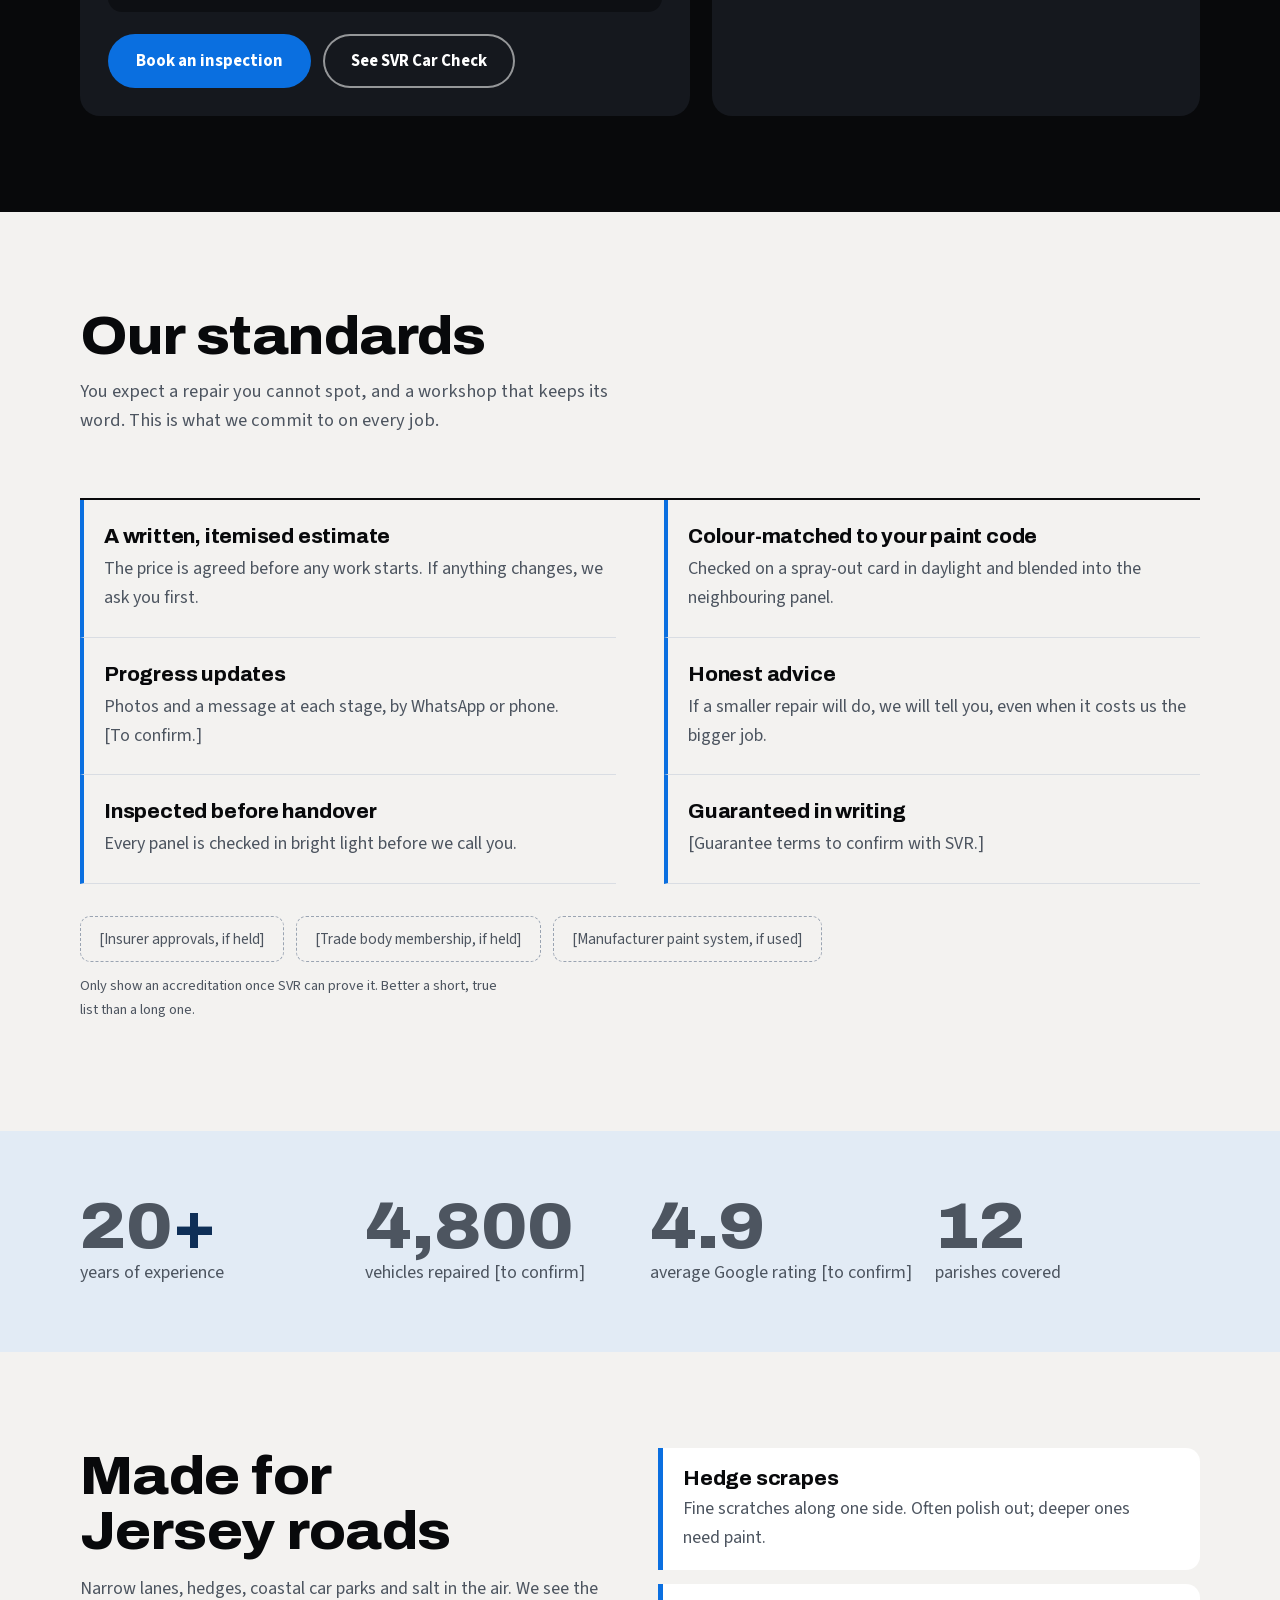
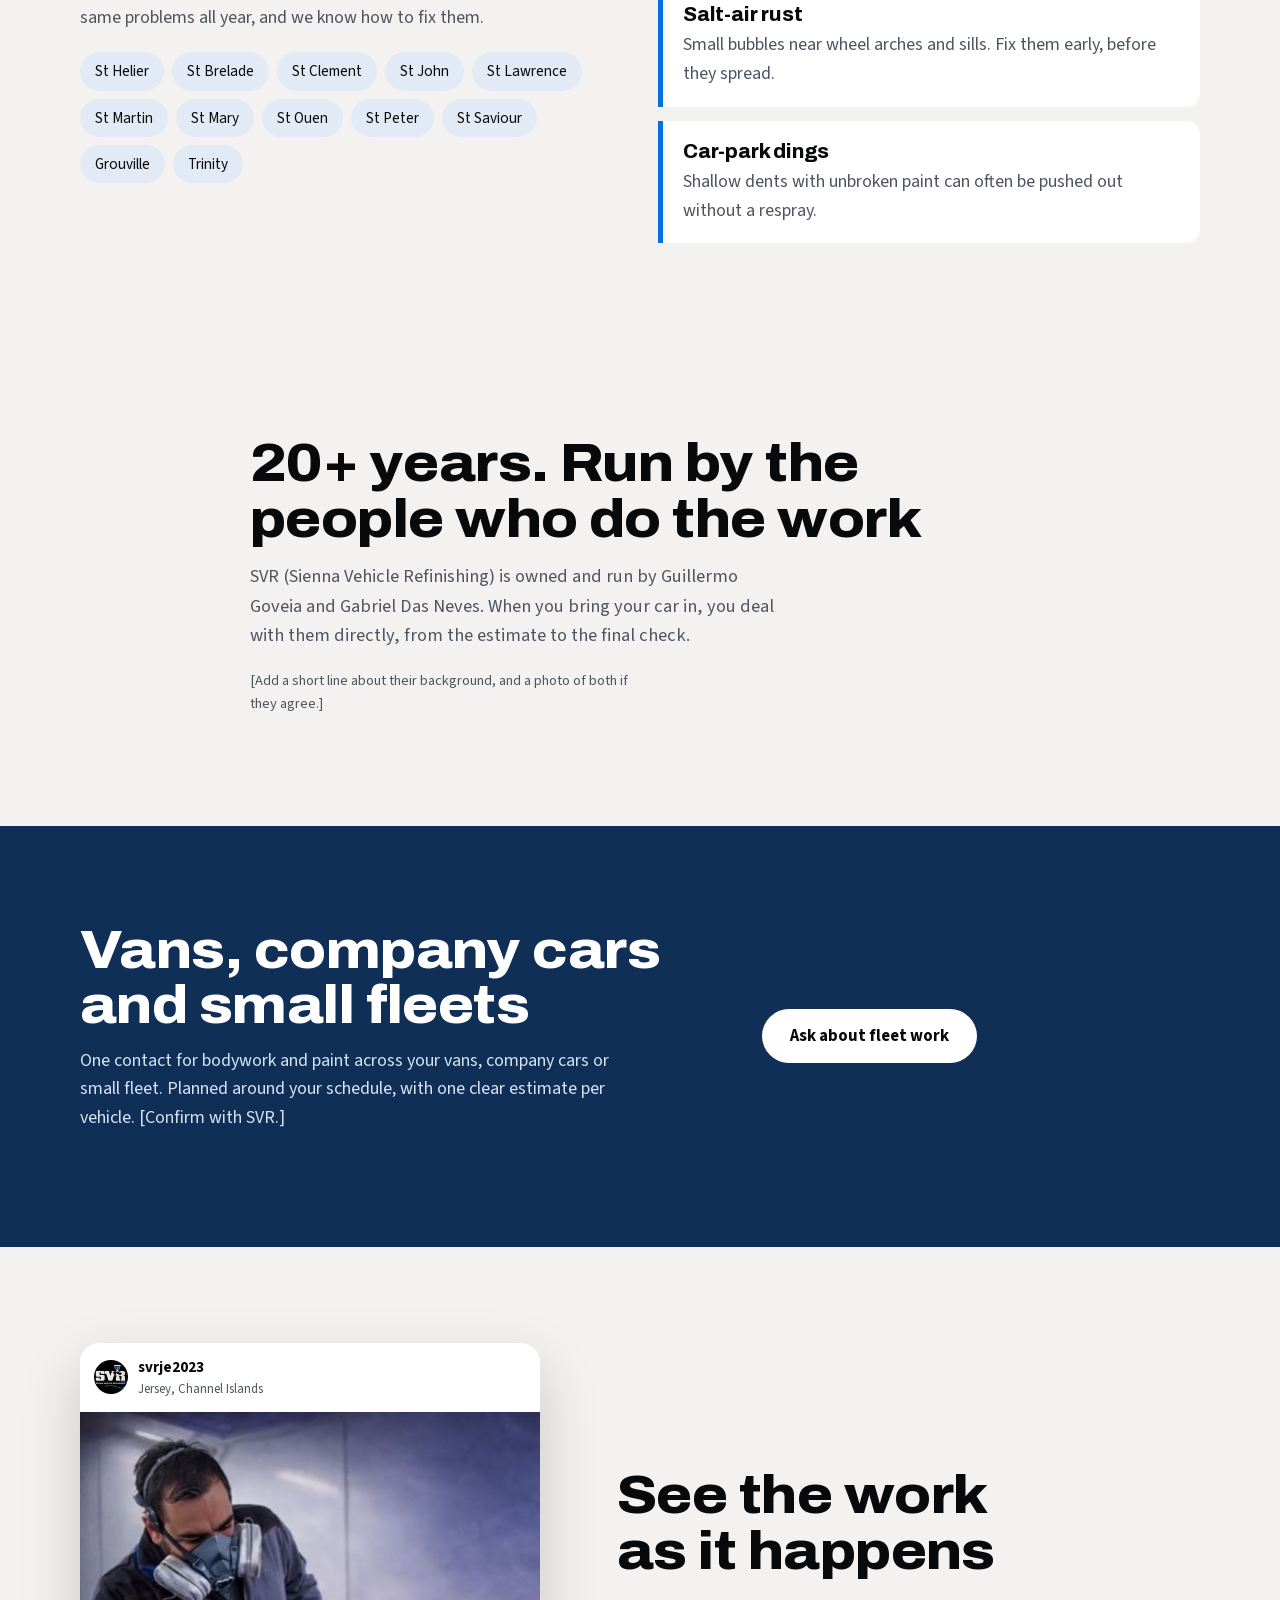
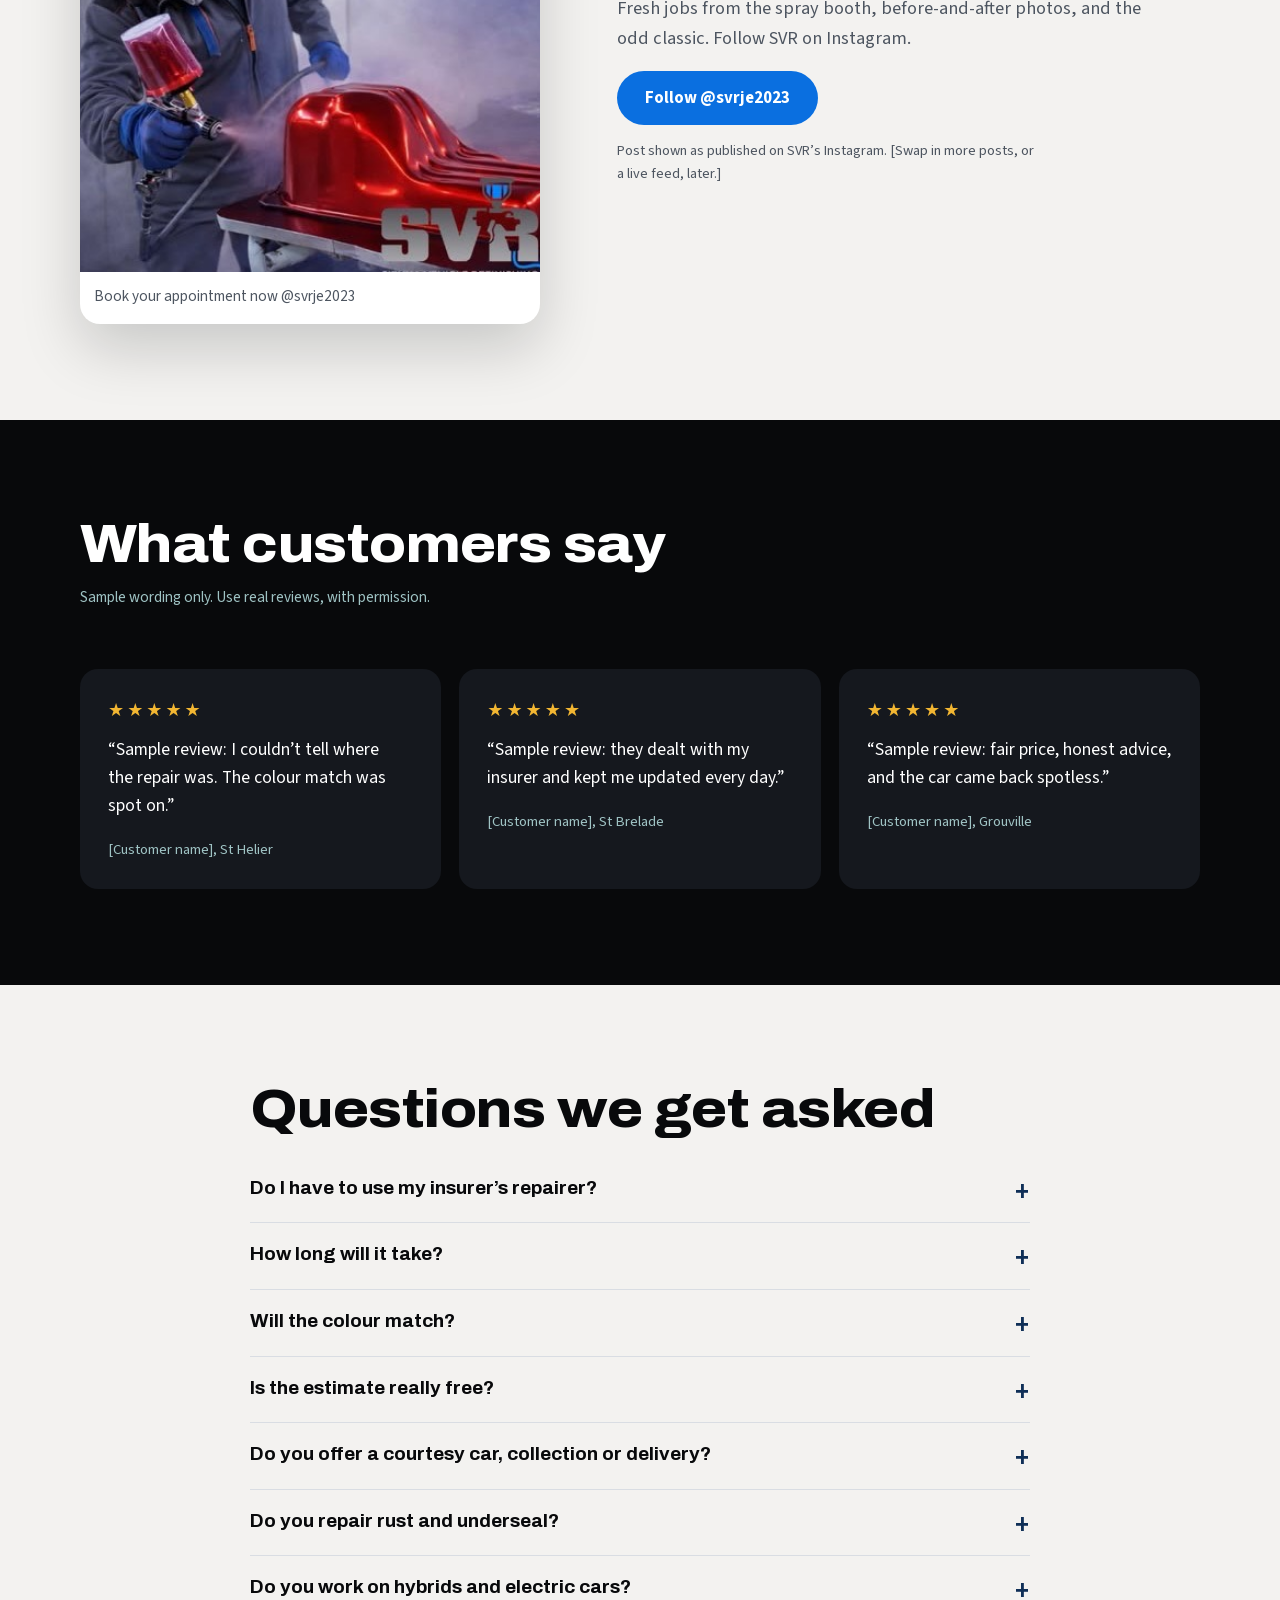
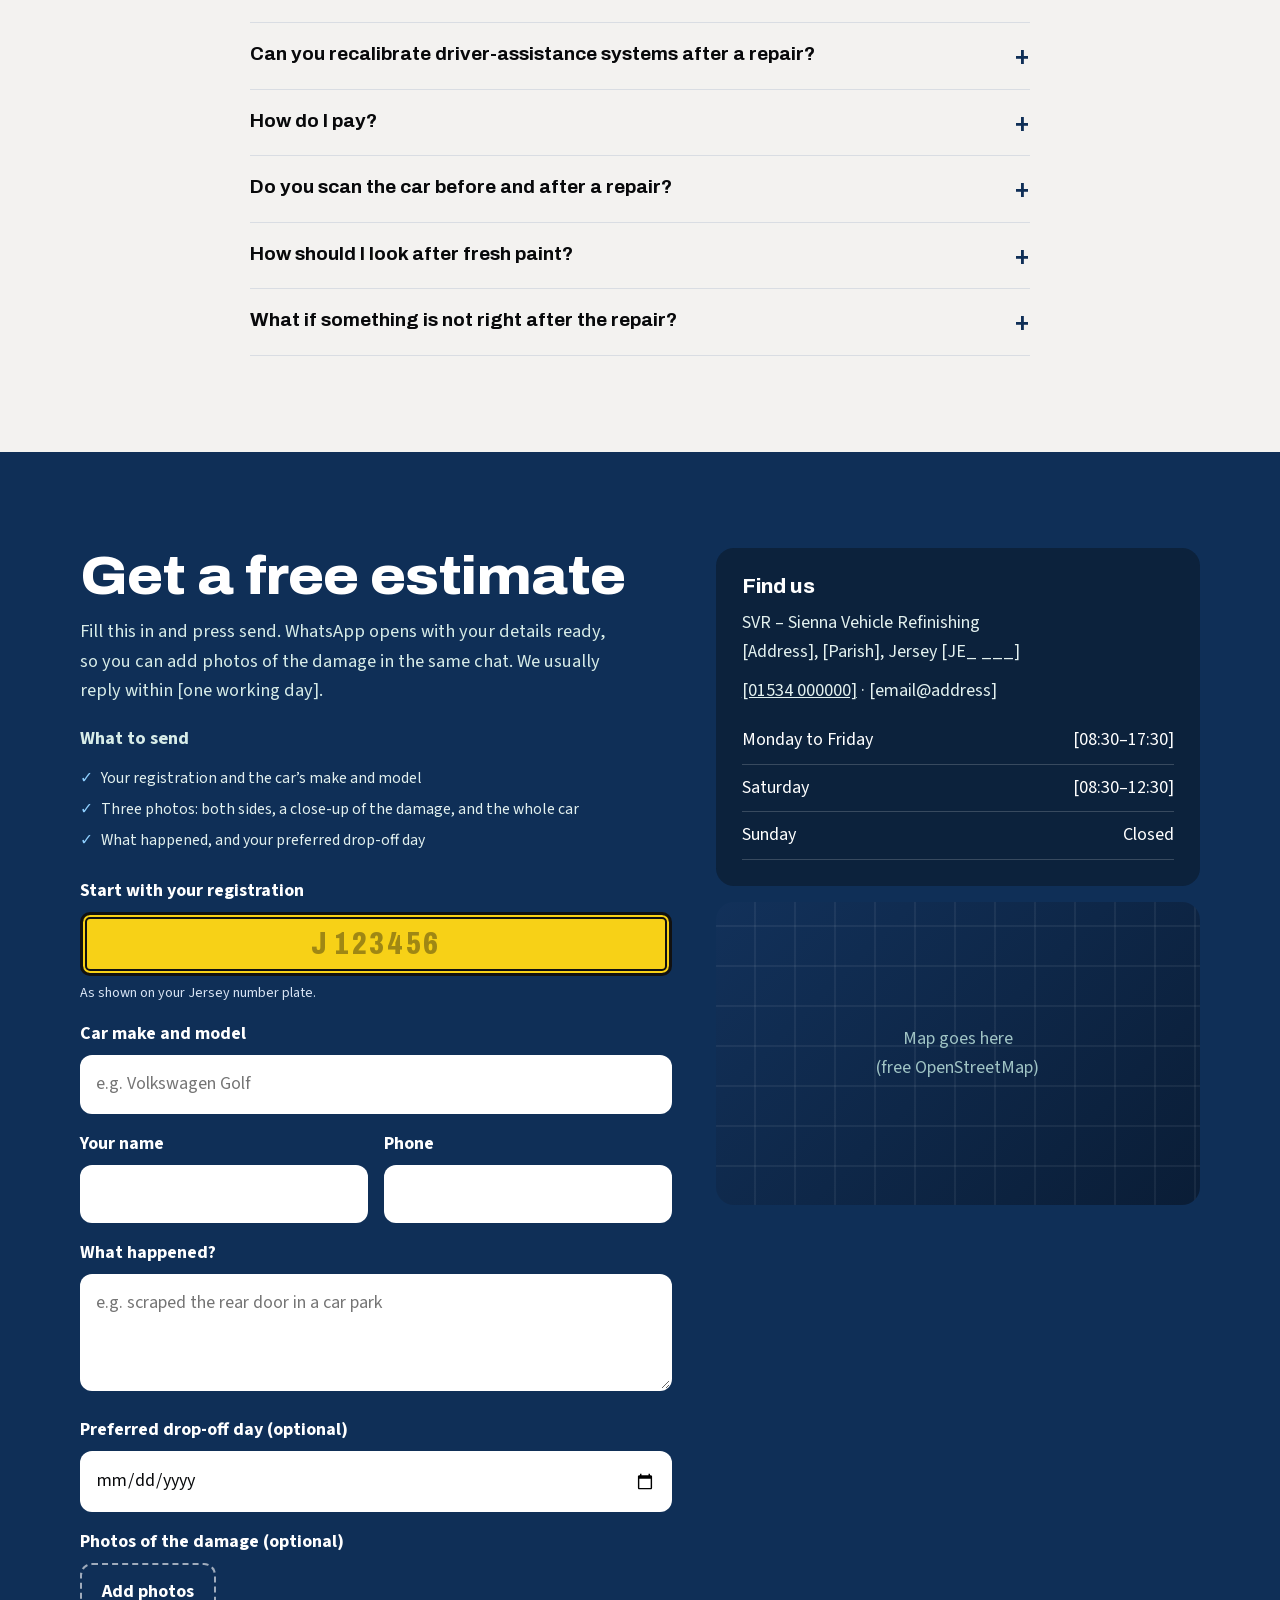
==== commit e5647b33: "Web nueva: imágenes optimizadas, tipografías locales y textos revisados - Portada, servicios y Car C" ====
--- a/index.html
+++ b/index.html
@@ -3,15 +3,20 @@
 <head>
 <meta charset="utf-8">
 <meta name="viewport" content="width=device-width, initial-scale=1">
-<title>SVR Vehicle Refinishing</title>
-<!-- For the live site, use this title instead: Car Body Repair &amp; Paint in Jersey | SVR Sienna Vehicle Refinishing -->
-<meta name="description" content="Car body repair, paint and dent removal in Jersey, Channel Islands. Over 20 years' experience. Free written estimates from SVR – Sienna Vehicle Refinishing.">
+<title>Car Body Repair &amp; Paint in Jersey | SVR Sienna Vehicle Refinishing</title>
+<meta name="description" content="Car body repair, paint and dent removal in Jersey, Channel Islands. Over 20 years’ experience. Free written estimates from SVR – Sienna Vehicle Refinishing.">
 <meta name="theme-color" content="#08090b">
+<link rel="icon" href="images/web/favicon.png" type="image/png">
+<link rel="apple-touch-icon" href="images/web/apple-touch-icon.png">
+
 <meta property="og:type" content="website">
 <meta property="og:site_name" content="SVR – Sienna Vehicle Refinishing">
 <meta property="og:title" content="Car Body Repair &amp; Paint in Jersey | SVR">
-<meta property="og:description" content="Paint, dent and accident repairs across Jersey. Over 20 years' experience. Free written estimates.">
+<meta property="og:description" content="Paint, dent and accident repairs across Jersey. Over 20 years’ experience. Free written estimates.">
 <meta property="og:locale" content="en_GB">
+<meta property="og:image" content="https://velcia92-design.github.io/taller-pintura-jersey/images/web/og.jpg">
+<meta property="og:image:alt" content="Painter spraying a car panel in the SVR spray booth">
+<meta name="twitter:card" content="summary_large_image">
 <!-- Structured data for Google. Replace the [ ] values with real details before going live. -->
 <script type="application/ld+json">
 {"@context":"https://schema.org","@type":"AutoBodyShop","name":"SVR – Sienna Vehicle Refinishing","alternateName":"SVR",
@@ -20,27 +25,39 @@
 "address":{"@type":"PostalAddress","streetAddress":"[Address]","addressLocality":"[Parish]","addressRegion":"Jersey","postalCode":"[JE_ ___]","addressCountry":"JE"},
 "telephone":"[+44 1534 000000]",
 "founder":[{"@type":"Person","name":"Guillermo Goveia"},{"@type":"Person","name":"Gabriel Das Neves"}],
+"image":"https://velcia92-design.github.io/taller-pintura-jersey/images/web/og.jpg",
 "sameAs":["https://www.instagram.com/svrje2023/"]}
 </script>
-<link rel="preconnect" href="https://fonts.googleapis.com">
-<link rel="preconnect" href="https://fonts.gstatic.com" crossorigin>
-<link href="https://fonts.googleapis.com/css2?family=Archivo:wdth,wght@62..125,500..900&family=Source+Sans+3:wght@400;600;700&display=swap" rel="stylesheet">
+<script type="application/ld+json">
+{"@context":"https://schema.org","@type":"FAQPage","mainEntity":[
+{"@type":"Question","name":"Do I have to use my insurer's repairer?","acceptedAnswer":{"@type":"Answer","text":"In most cases you can choose your own repairer. Check your policy, or ask us and we will help."}},
+{"@type":"Question","name":"How long will a repair take?","acceptedAnswer":{"@type":"Answer","text":"Small repairs can take a day or two. Larger jobs depend on parts and damage. We give you a date with your estimate."}},
+{"@type":"Question","name":"Will the colour match?","acceptedAnswer":{"@type":"Answer","text":"We use your car's paint code, test it on a spray-out card and blend into the neighbouring panels. Paint fades over time, so we match what is on your car now."}},
+{"@type":"Question","name":"Is the estimate really free?","acceptedAnswer":{"@type":"Answer","text":"Yes, with no obligation. Photos give a good guide; we confirm in person."}}
+]}
+</script>
+<link rel="preload" href="fonts/Archivo-500_900-latin.woff2" as="font" type="font/woff2" crossorigin>
+<link rel="stylesheet" href="fonts/fonts.css?v=20261110">
+<link rel="stylesheet" href="assets/tokens.css?v=20261110">
+<link rel="stylesheet" href="assets/lang.css?v=20261110">
 <script>document.documentElement.classList.add('js')</script>
 <style>
-:root{--ink:#08090b;--ink2:#15181e;--sea:#0f2f57;--glass:#e2ebf5;--bone:#f3f2f0;--gold:#0a6fe0;--gold-d:#0858b8;--muted:#4d5560;--line:#d9dde3;
---head:'Archivo','Arial Narrow',system-ui,sans-serif;--body:'Source Sans 3',system-ui,-apple-system,'Segoe UI',sans-serif;--ease:cubic-bezier(.2,.7,.1,1)}
+:root{--gold:var(--blue);--gold-d:var(--blue-d)}
 *{box-sizing:border-box}
 html{scroll-behavior:smooth}
 body{margin:0;font:18px/1.6 var(--body);color:var(--ink);background:var(--bone);padding-bottom:76px;overflow-x:hidden}
 a{color:inherit}
 img{display:block;max-width:100%}
 :focus-visible{outline:3px solid #6db3ff;outline-offset:3px}
+.skip{position:absolute;left:16px;top:-80px;z-index:100;background:#fff;color:var(--ink);padding:12px 18px;border-radius:10px;font-weight:700;text-decoration:none;transition:top .2s}
+.skip:focus{top:16px}
 .w{max-width:1160px;margin:0 auto;padding:0 20px}
 h1,h2,h3{font-family:var(--head);margin:0;line-height:1.02;letter-spacing:-.01em}
-h1{font-size:clamp(2.8rem,9vw,7rem);font-weight:850;font-stretch:115%}
+h1,h2{text-wrap:balance}
+h1{font-size:clamp(2.4rem,6.4vw,5.2rem);font-weight:850;font-stretch:115%;line-height:1.2;text-shadow:0 3px 30px rgba(0,0,0,.45)}
 h2{font-size:clamp(2rem,5vw,3.4rem);font-weight:800;font-stretch:108%}
 h3{font-size:1.3rem;font-weight:750;line-height:1.2}
-p{margin:0 0 1em;max-width:60ch}
+p{margin:0 0 1em;max-width:60ch;text-wrap:pretty}
 .btn{display:inline-flex;align-items:center;justify-content:center;min-height:54px;padding:0 28px;border-radius:999px;font:700 1.05rem var(--body);text-decoration:none;background:var(--gold);color:#fff;border:0;cursor:pointer;transition:transform .25s var(--ease),background .2s}
 .btn:hover{background:var(--gold-d);transform:translateY(-2px)}
 .btn.ghost{background:transparent;color:#fff;box-shadow:inset 0 0 0 2px rgba(255,255,255,.5)}
@@ -64,24 +81,32 @@
 /* hero */
 .hero{position:relative;min-height:100svh;color:#fff;display:flex;align-items:flex-end;overflow:hidden;background:var(--ink)}
 .hero .bg{position:absolute;inset:-6% 0 -6% 0;will-change:transform}
-.hero .bg img{width:100%;height:100%;object-fit:cover;object-position:50% 50%;animation:kb 2.8s var(--ease) both}
+.hero .bg img{width:100%;height:100%;object-fit:cover;object-position:50% 50%;filter:brightness(.88) contrast(1.03);animation:kb 2.8s var(--ease) both}
 @media(min-width:880px){.hero .bg{left:36%;-webkit-mask-image:linear-gradient(90deg,transparent,#000 32%);mask-image:linear-gradient(90deg,transparent,#000 32%)}.hero .bg img{object-position:40% 50%}}
 @keyframes kb{from{transform:scale(1.14);opacity:0}to{transform:scale(1);opacity:1}}
-.hero::after{content:"";position:absolute;inset:0;background:linear-gradient(180deg,rgba(8,9,11,.55) 0%,rgba(8,9,11,.2) 35%,rgba(8,9,11,.92) 100%),linear-gradient(90deg,rgba(8,9,11,.7),transparent 70%)}
-.hero .w{position:relative;z-index:2;padding-bottom:72px;padding-top:120px}
-.ln{display:block;overflow:hidden;padding-bottom:.06em}
+.hero::after{content:"";position:absolute;inset:0;background:linear-gradient(180deg,rgba(8,9,11,.55) 0%,rgba(8,9,11,.2) 35%,rgba(8,9,11,.92) 100%),linear-gradient(90deg,rgba(8,9,11,.96) 0%,rgba(8,9,11,.84) 50%,transparent 82%)}
+.hero .w{position:relative;z-index:2;padding-bottom:56px;padding-top:76px}
+@media(max-width:879px){.hero .w{padding-bottom:136px}}
+.ln{display:block;overflow:hidden;padding:.02em 0 .06em}
 .ln span{display:block;transform:translateY(105%);animation:up 1s var(--ease) forwards}
 .ln:nth-child(2) span{animation-delay:.12s}.ln:nth-child(3) span{animation-delay:.24s}
 @keyframes up{to{transform:none}}
 .fade{opacity:0;transform:translateY(16px);animation:fi .9s var(--ease) .7s forwards}
 .fade.d2{animation-delay:.9s}
 @keyframes fi{to{opacity:1;transform:none}}
-.hero p.sub{font-size:1.25rem;color:#dbe8e8;margin:24px 0 28px;max-width:46ch}
+.hero p.sub{font-size:1.15rem;color:#dbe8e8;margin:14px 0 18px;max-width:54ch}
+.eyebrow{display:inline-flex;align-items:center;gap:8px;font:700 .95rem var(--body);letter-spacing:.04em;color:#9fd0ff;margin:0 0 18px}
+.eyebrow::before{content:"";width:26px;height:2px;background:#0a6fe0}
 .cta{display:flex;flex-wrap:wrap;gap:12px}
 .scroll{position:absolute;right:24px;bottom:34px;z-index:2;width:2px;height:70px;background:rgba(255,255,255,.25);overflow:hidden;display:none}
 .scroll::after{content:"";position:absolute;left:0;top:-30px;width:2px;height:30px;background:var(--gold);animation:sc 1.8s ease-in-out infinite}
 @keyframes sc{to{top:70px}}
 @media(min-width:880px){.scroll{display:block}}
+
+/* trust bar */
+.trustbar{background:var(--ink2);color:#fff;border-top:1px solid rgba(255,255,255,.08)}
+.trustbar ul{list-style:none;margin:0;padding:14px 0;display:flex;flex-wrap:wrap;justify-content:center;gap:8px 26px;font-size:.95rem;color:#dbe8e8}
+.trustbar li::before{content:"✓";color:#8fd0ff;font-weight:900;margin-right:7px}
 
 /* marquee */
 .marq{background:var(--gold);color:#fff;overflow:hidden;white-space:nowrap;padding:16px 0;font:800 1.5rem var(--head);font-stretch:110%}
@@ -109,7 +134,7 @@
 .c::after{content:"";position:absolute;inset:0;z-index:-1;background:linear-gradient(180deg,transparent 35%,rgba(8,9,11,.92))}
 .c div{padding:26px}
 .c p{margin:8px 0 0;color:#dbe8e8;font-size:1rem}
-.c small{display:inline-block;margin-top:12px;color:var(--gold);font-weight:700}
+.c small{display:inline-block;margin-top:12px;color:#9fd0ff;font-weight:700}
 
 /* pinned process */
 .proc{background:var(--ink);color:#fff;padding:96px 0 0}
@@ -119,7 +144,7 @@
 .pin img{position:absolute;inset:0;width:100%;height:100%;object-fit:cover;opacity:0;transform:scale(1.08);transition:opacity .9s var(--ease),transform 1.6s var(--ease)}
 .pin img.on{opacity:1;transform:scale(1)}
 .pin .cnt{position:absolute;left:16px;bottom:12px;z-index:3;font:800 1rem var(--head);color:#fff;background:rgba(8,9,11,.8);padding:4px 12px;border-radius:999px}
-.stp{min-height:62vh;display:flex;flex-direction:column;justify-content:center;opacity:.28;transition:opacity .5s;padding:24px 4px}
+.stp{min-height:62vh;display:flex;flex-direction:column;justify-content:center;opacity:.72;transition:opacity .5s;padding:24px 4px}
 .stp.on{opacity:1}
 .stp h3{font-size:clamp(1.6rem,4vw,2.4rem);margin-bottom:12px}
 .stp p{color:#cfe0e0;font-size:1.12rem}
@@ -152,16 +177,16 @@
 .lang:hover{background:rgba(255,255,255,.12)}
 .hdr-r{display:flex;align-items:center;gap:14px}
 /* floating spray-gun button */
-.fab{position:fixed;right:16px;bottom:88px;z-index:45;display:flex;align-items:center;gap:10px;text-decoration:none;transition:opacity .3s,transform .3s}
+.fab{position:fixed;right:14px;bottom:84px;z-index:45;display:flex;align-items:center;gap:10px;text-decoration:none;transition:opacity .3s,transform .3s}
 .fab.gone{opacity:0;pointer-events:none;transform:translateY(12px)}
-.fab .lbl{background:#fff;color:var(--ink);font-weight:700;padding:10px 16px;border-radius:999px;box-shadow:0 8px 24px rgba(0,0,0,.25);font-size:1rem;display:none;white-space:nowrap}
-.fab .ico{width:68px;height:68px;border-radius:50%;background:var(--gold);color:#fff;display:grid;place-items:center;box-shadow:0 0 0 3px #fff,0 10px 28px rgba(0,0,0,.35);transition:transform .25s var(--ease),background .2s}
+.fab .lbl{background:#fff;color:var(--ink);font-weight:700;padding:10px 16px;border-radius:999px;box-shadow:0 8px 24px rgba(0,0,0,.25);font-size:.95rem;display:none;white-space:nowrap}
+.fab .ico{width:56px;height:56px;border-radius:50%;background:var(--gold);color:#fff;display:grid;place-items:center;box-shadow:0 0 0 3px #fff,0 10px 28px rgba(0,0,0,.35);transition:transform .25s var(--ease),background .2s}
 .fab:hover .ico,.fab:focus-visible .ico{transform:scale(1.08) rotate(-6deg);background:var(--gold-d)}
-.fab svg{width:40px;height:40px}
+.fab svg{width:32px;height:32px}
 .fab .mist circle{opacity:0;transition:opacity .25s}
 .fab:hover .mist circle,.fab:focus-visible .mist circle,.fab.spray .mist circle{opacity:1}
 .fab:hover .mist circle:nth-child(2){transition-delay:.08s}.fab:hover .mist circle:nth-child(3){transition-delay:.16s}
-@media(min-width:880px){.fab{bottom:24px;right:24px}.fab .lbl{display:block}}
+@media(min-width:880px){.fab{bottom:24px;right:24px}.fab:hover .lbl,.fab:focus-visible .lbl{display:block}}
 
 
 .fab .ico{position:relative}
@@ -189,15 +214,41 @@
 .claim-g{display:grid;gap:28px}
 @media(min-width:880px){.claim-g{grid-template-columns:1fr 1fr;align-items:start;gap:60px}}
 .claim h2{font-size:clamp(2.2rem,5.4vw,3.8rem)}
-.claim p{color:#eaf3ff;font-size:1.12rem}
+.claim p{color:#fff;font-size:1.12rem}
 .claim ul{list-style:none;margin:0 0 26px;padding:0;display:grid;gap:12px}
 .claim li{position:relative;padding-left:34px;font-weight:600}
 .claim li::before{content:"";position:absolute;left:0;top:3px;width:22px;height:22px;border-radius:50%;background:#fff}
 .claim li::after{content:"";position:absolute;left:7px;top:8px;width:8px;height:5px;border-left:2.5px solid var(--gold);border-bottom:2.5px solid var(--gold);transform:rotate(-45deg)}
 .claim .btn{background:#fff;color:var(--ink)}
 .claim .btn:hover{background:#e8eefc}
-.claim .note{color:#d6e7ff;margin-top:14px}
-
+.claim .note{color:#fff;opacity:.9;margin-top:14px}
+
+/* after a crash */
+.crash{background:#fff;border-top:1px solid var(--line)}
+.crash .steps4{list-style:none;margin:0;padding:0;display:grid;gap:18px;counter-reset:c}
+@media(min-width:880px){.crash .steps4{grid-template-columns:repeat(4,1fr)}}
+.crash .steps4 li{counter-increment:c;background:var(--bone);border:1px solid var(--line);border-radius:16px;padding:22px}
+.crash .steps4 li::before{content:counter(c);display:grid;place-items:center;width:38px;height:38px;border-radius:50%;background:var(--gold);color:#fff;font:800 1rem var(--head);margin-bottom:14px}
+.crash h3{font-size:1.12rem;margin-bottom:6px}
+.crash p{color:var(--muted);font-size:.98rem;margin:0}
+.crash .disclaimer{margin-top:18px;max-width:70ch}
+
+/* more services */
+.more{display:flex;flex-wrap:wrap;align-items:center;gap:10px;margin-top:24px;font-size:.95rem;color:var(--muted)}
+.more b{color:var(--ink)}
+.more a{padding:8px 14px;border-radius:999px;background:#fff;border:1px solid var(--line);text-decoration:none;font-weight:600}
+
+/* fleet */
+.fleet{background:var(--sea);color:#fff}
+.fleet .w{display:grid;gap:26px}
+@media(min-width:880px){.fleet .w{grid-template-columns:1.2fr .8fr;align-items:center}}
+.fleet p{color:#d7e3f3}
+.fleet .btn{background:#fff;color:var(--ink)}
+.fleet .btn:hover{background:#e8eefc}
+
+/* what to send */
+.sendlist{margin:12px 0 0;padding:0;list-style:none;display:grid;gap:6px;color:#e3f1ef;font-size:.98rem}
+.sendlist li::before{content:"✓";color:#8fd0ff;font-weight:900;margin-right:8px}
 
 /* used car check */
 .used{background:var(--ink);color:#fff}
@@ -330,27 +381,29 @@
 </style>
 </head>
 <body>
-<div class="mock">MOCKUP: free-licence example photos. [ ] = real workshop details to come.</div>
+<a class="skip" href="#top">Skip to content</a>
+<div class="mock">Mockup: example photos. [ ] = real workshop details to come.</div>
 
 <header id="hd">
  <div class="w">
-  <a class="logo" href="#top"><img src="[data-uri]" data-key="logo" alt="SVR logo"><span>Sienna Vehicle Refinishing</span></a>
+  <a class="logo" href="#top"><img src="images/web/logo.jpg" alt="SVR logo"><span>Sienna Vehicle Refinishing</span></a>
   <nav id="nav" aria-label="Main"><a href="services.html">Services</a><a href="#process">Process</a><a href="car-check.html">Car Check</a><a href="#standards">Standards</a><a href="#reviews">Reviews</a><a href="#contact">Contact</a><a class="nav-act" href="tel:+44000000000">Call</a><a class="nav-act wa" href="https://wa.me/44000000000">WhatsApp</a></nav>
   <div class="hdr-r"><button class="lang" id="lang" type="button" aria-label="Change language">ES</button><a class="tel" href="tel:+44000000000">[01534 000000]</a><button class="burger" id="burger" type="button" aria-label="Open menu" aria-expanded="false" aria-controls="nav"><span></span></button></div>
  </div>
 </header>
 
-<main id="top">
+<main id="top" tabindex="-1">
 <div class="hero">
- <div class="bg" id="heroBg"><img src="[data-uri]" data-key="svr-post" alt="SVR painter spraying a red car panel in the spray booth"></div>
+ <div class="bg" id="heroBg"><img src="images/web/hero.jpg" width="1400" height="1050" alt="SVR painter spraying a car panel in the spray booth"></div>
  <div class="w">
-  <h1 aria-label="Refined over 20 years. Finished to perfection.">
+  <p class="eyebrow">Car body repair &amp; paint · Jersey</p>
+  <h1>
    <span class="ln"><span>Flawless</span></span>
    <span class="ln"><span>finish.</span></span>
    <span class="ln"><span>Every panel.</span></span>
   </h1>
   <p class="sub fade" style="font-weight:600;color:#fff;margin-bottom:6px">Refined over 20 years. Finished to perfection.</p>
-  <p class="sub fade" style="margin-top:0">Car body repair and paint in Jersey, for dents, scratches and accident damage. Colour matched to your paint code, finished so you cannot find the repair, and guaranteed in writing.</p>
+  <p class="sub fade" style="margin-top:0">Car body repair and paint in Jersey for dents, scratches and accident damage. Colour-matched to your paint code, finished so the repair disappears, and guaranteed in writing.</p>
   <div class="cta fade d2">
    <a class="btn" href="#contact">Get a free estimate</a>
    <a class="btn wa" href="https://wa.me/44000000000">WhatsApp your photos</a>
@@ -360,6 +413,12 @@
  <div class="scroll" aria-hidden="true"></div>
 </div>
 
+<div class="trustbar"><div class="w"><ul>
+ <li>Free written estimate</li>
+ <li>Colour-matched to your paint code</li>
+ <li>Written guarantee</li>
+</ul></div></div>
+
 <div class="marq" aria-hidden="true"><div>
  <span>Scratch repair</span><i></i><span>Dent removal</span><i></i><span>Full respray</span><i></i><span>Accident repair</span><i></i><span>Colour matching</span><i></i><span>Alloy wheels</span><i></i><span>Polishing</span><i></i>
  <span>Scratch repair</span><i></i><span>Dent removal</span><i></i><span>Full respray</span><i></i><span>Accident repair</span><i></i><span>Colour matching</span><i></i><span>Alloy wheels</span><i></i><span>Polishing</span><i></i>
@@ -375,11 +434,12 @@
 <section id="services"><div class="w">
  <div class="intro up"><h2>Whatever happened to your car</h2><p>Send us a photo and we will tell you plainly what it needs. Sometimes that is a small repair, not a respray.</p></div>
  <div class="sg">
-  <a class="c up" href="#contact"><img src="[data-uri]" data-key="dent" alt="Technician removing a dent from a car door panel" loading="lazy"><div><h3>Dents without the respray</h3><p>Paintless dent removal where the paint is unbroken. Panel work where it is not.</p><small>From [£000]</small></div></a>
-  <a class="c up" href="#contact"><img src="[data-uri]" data-key="bumper" alt="Technician in protective suit spraying a car bumper" loading="lazy"><div><h3>Accident and bumper repair</h3><p>Prepared, primed and painted in a controlled booth, then handled with your insurer if you wish.</p><small>Free estimate</small></div></a>
-  <a class="c up" href="#contact"><img src="[data-uri]" data-key="polish" alt="Technician polishing a car panel with a machine" loading="lazy"><div><h3>Polish and protect</h3><p>Swirl marks, faded lacquer and light scratches brought back to a mirror shine.</p><small>From [£000]</small></div></a>
+  <a class="c up" href="#contact"><img src="images/web/dent.jpg" alt="Technician removing a dent from a car door panel" loading="lazy"><div><h3>Dents without the respray</h3><p>Paintless dent removal where the paint is unbroken. Panel work where it is not.</p><small>From [£000]</small></div></a>
+  <a class="c up" href="#contact"><img src="images/web/bumper.jpg" alt="Technician in protective suit spraying a car bumper" loading="lazy"><div><h3>Accident and bumper repair</h3><p>Prepared, primed and painted in a controlled booth, then we deal with your insurer if you wish.</p><small>Free estimate</small></div></a>
+  <a class="c up" href="#contact"><img src="images/web/polish.jpg" alt="Technician polishing a car panel with a machine" loading="lazy"><div><h3>Polish and protect</h3><p>Swirl marks, faded lacquer and light scratches brought back to a mirror shine.</p><small>From [£000]</small></div></a>
  </div>
  <p style="margin-top:26px"><a class="btn" href="services.html">See all services</a></p>
+ <div class="more"><b>Also:</b> <a href="services.html#rust">Rust and underseal</a> <a href="services.html#protection">Paint protection</a> <a href="services.html#fleet">Fleet and trade</a></div>
  <p class="note" style="margin-top:16px">[Confirm with the workshop which services it really offers, and prices.]</p>
 </div></section>
 
@@ -397,16 +457,28 @@
  </div>
 </div></section>
 
+<section class="crash" id="after-crash"><div class="w">
+ <div class="intro up"><h2>After a crash? Do these four things first.</h2><p>It is stressful. This is the short version, whether you claim or pay yourself.</p></div>
+ <ol class="steps4 up">
+  <li><h3>Check everyone is safe</h3><p>Move to a safe place if you can. Call 999 if anyone is hurt or the road is blocked.</p></li>
+  <li><h3>Photograph everything</h3><p>Both cars, a close-up of the damage, the number plates and the position on the road.</p></li>
+  <li><h3>Swap details</h3><p>Name, phone, insurer and registration for every driver. Note any witnesses.</p></li>
+  <li><h3>Send us the photos</h3><p>We will tell you what needs doing and whether you can choose your own repairer.</p></li>
+ </ol>
+ <p class="note disclaimer">General guidance, not legal or insurance advice. Always check your policy. If anyone is hurt, call 999 first.</p>
+ <p class="up"><a class="btn" href="#contact">Send photos on WhatsApp</a></p>
+</div></section>
+
 <section id="process" class="proc"><div class="w">
  <div class="intro"><h2>How your car comes back perfect</h2><p>Scroll to follow a repair from the first look to the keys in your hand.</p></div>
  <div class="pg">
   <div class="pin" id="pin" aria-hidden="true">
-   <img class="on" src="[data-uri]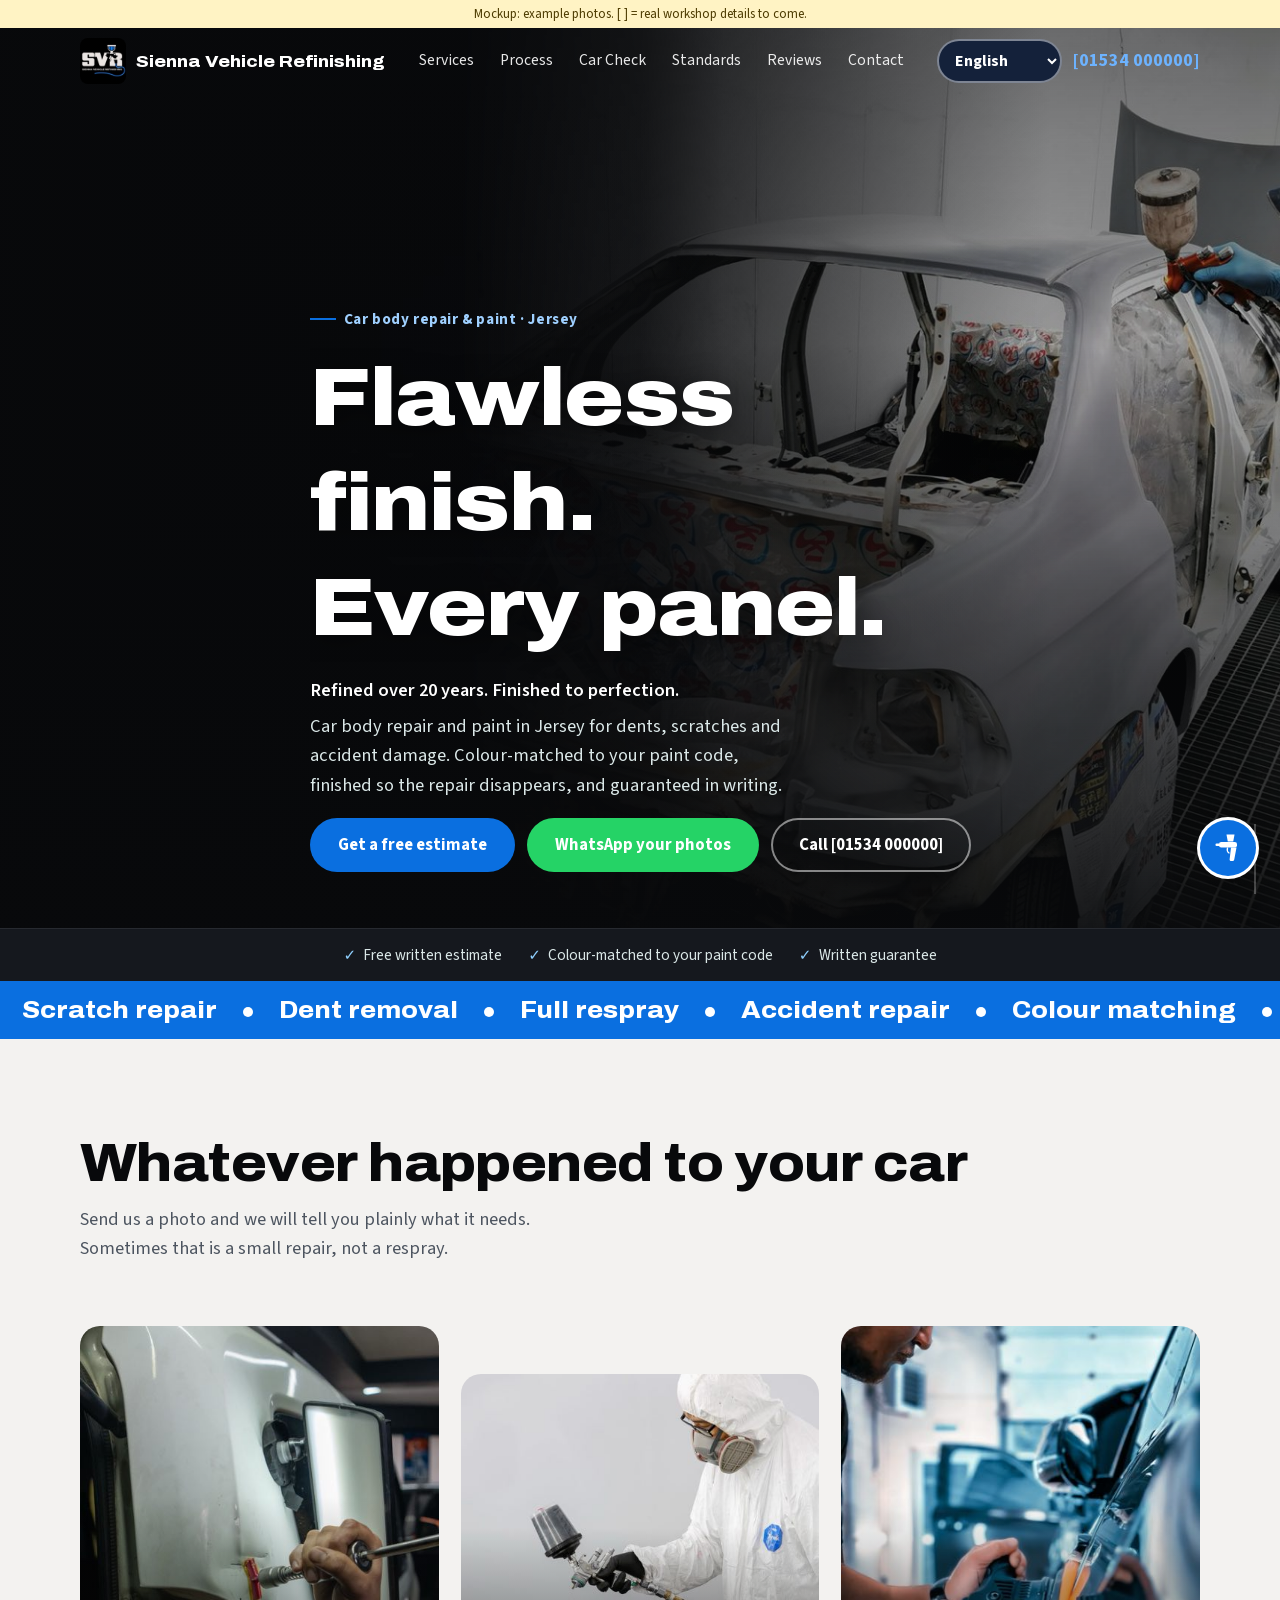
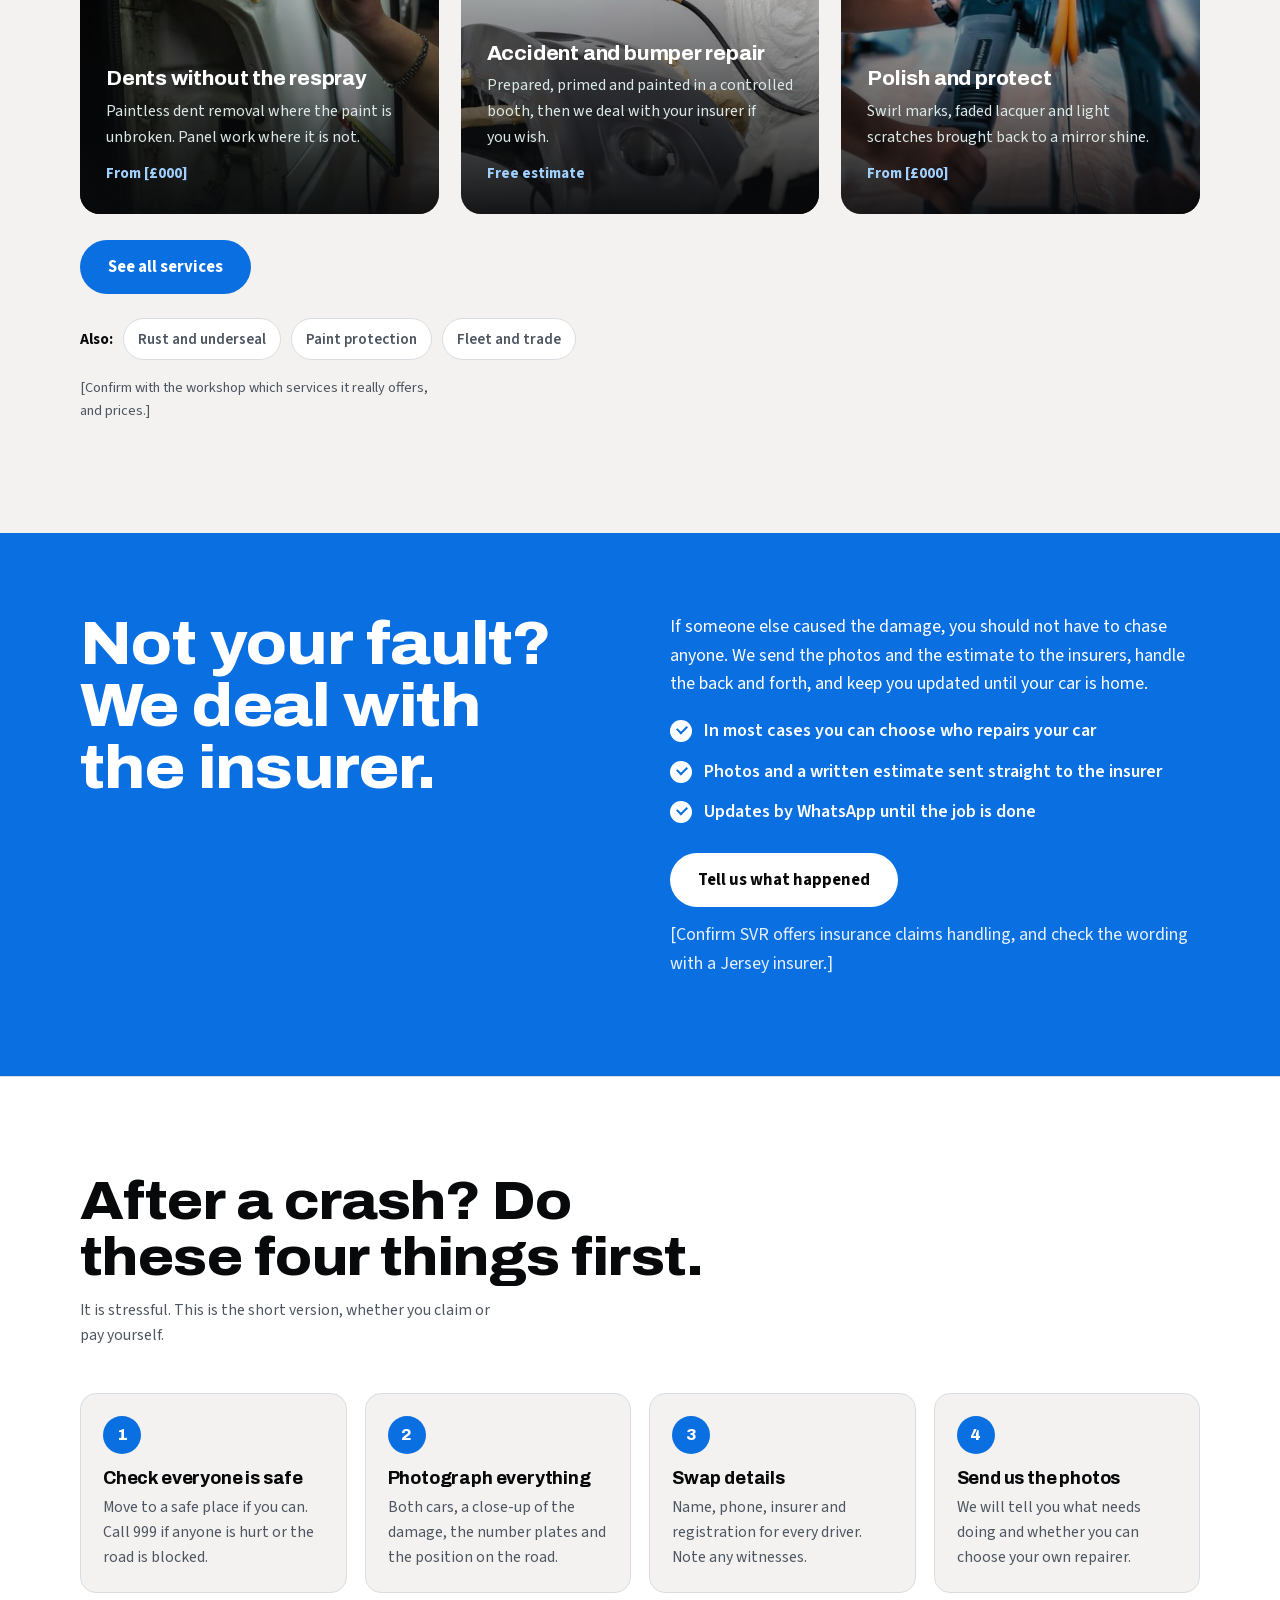
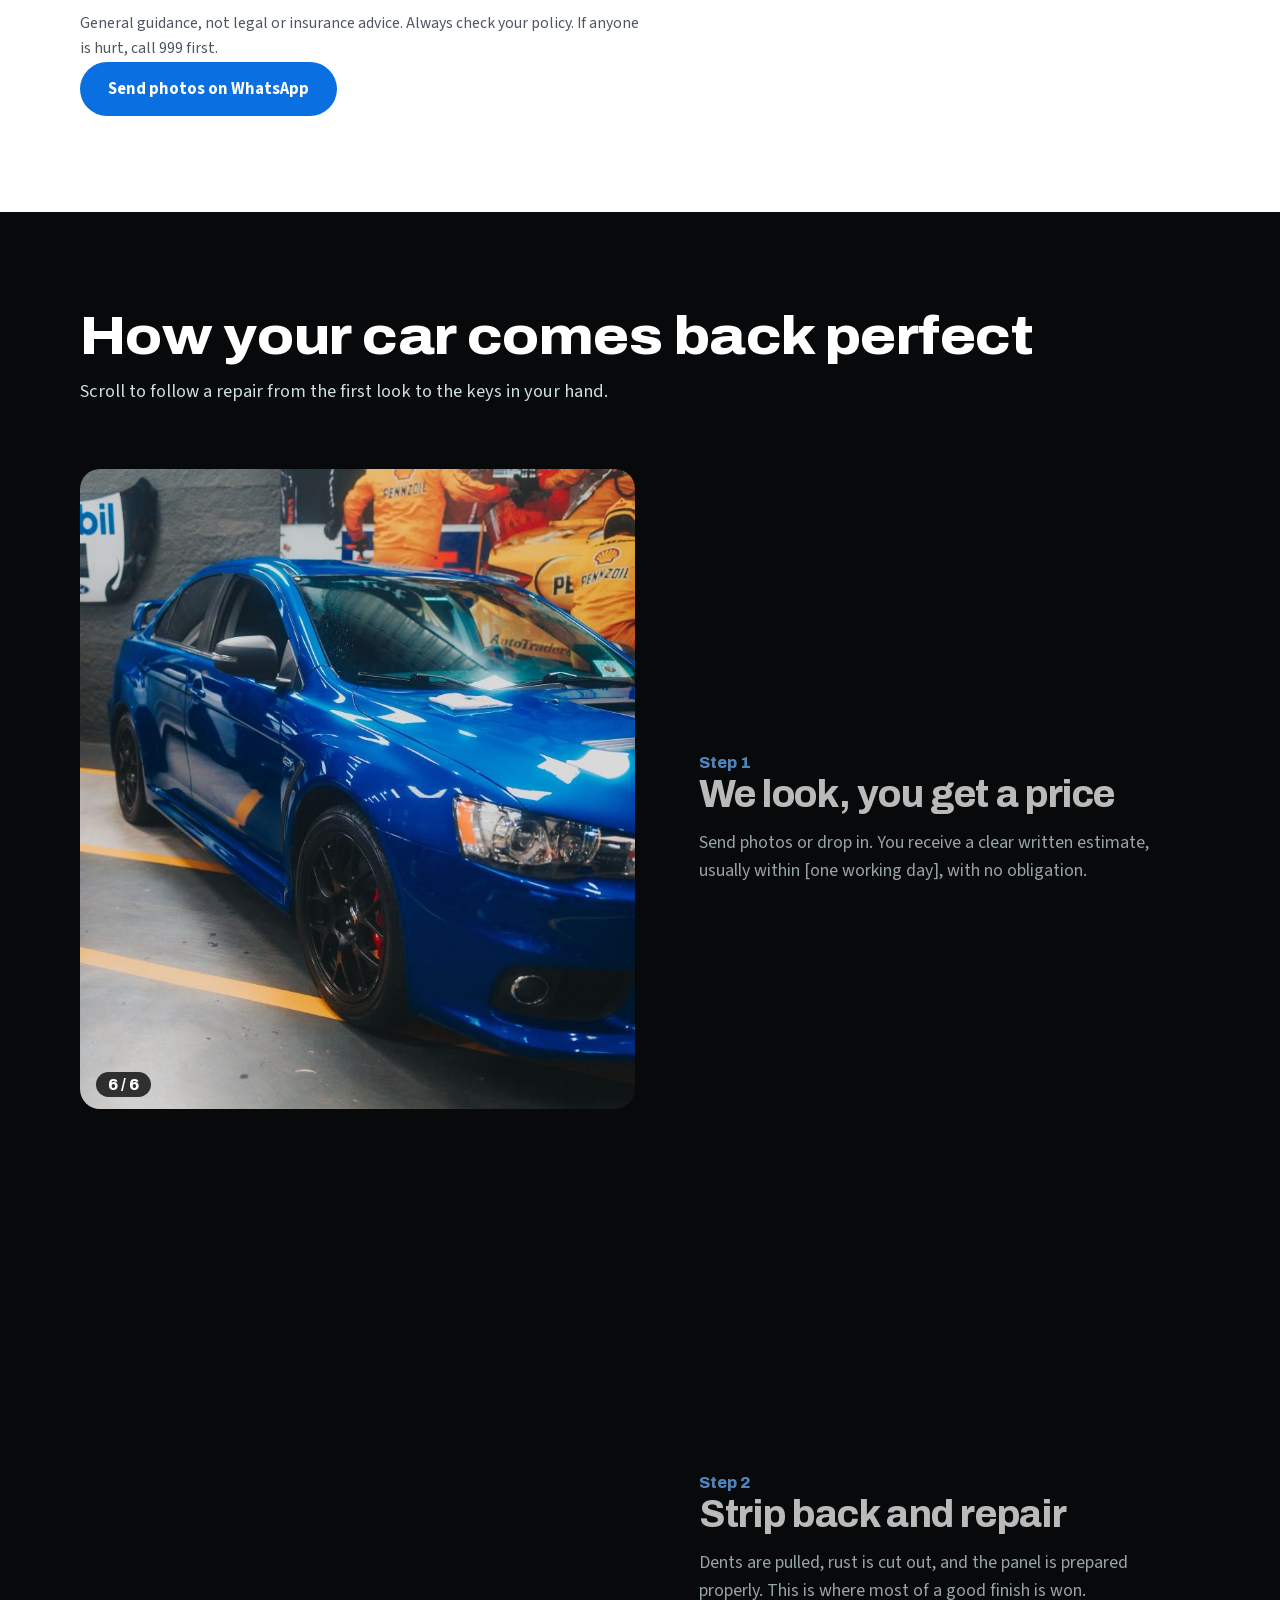
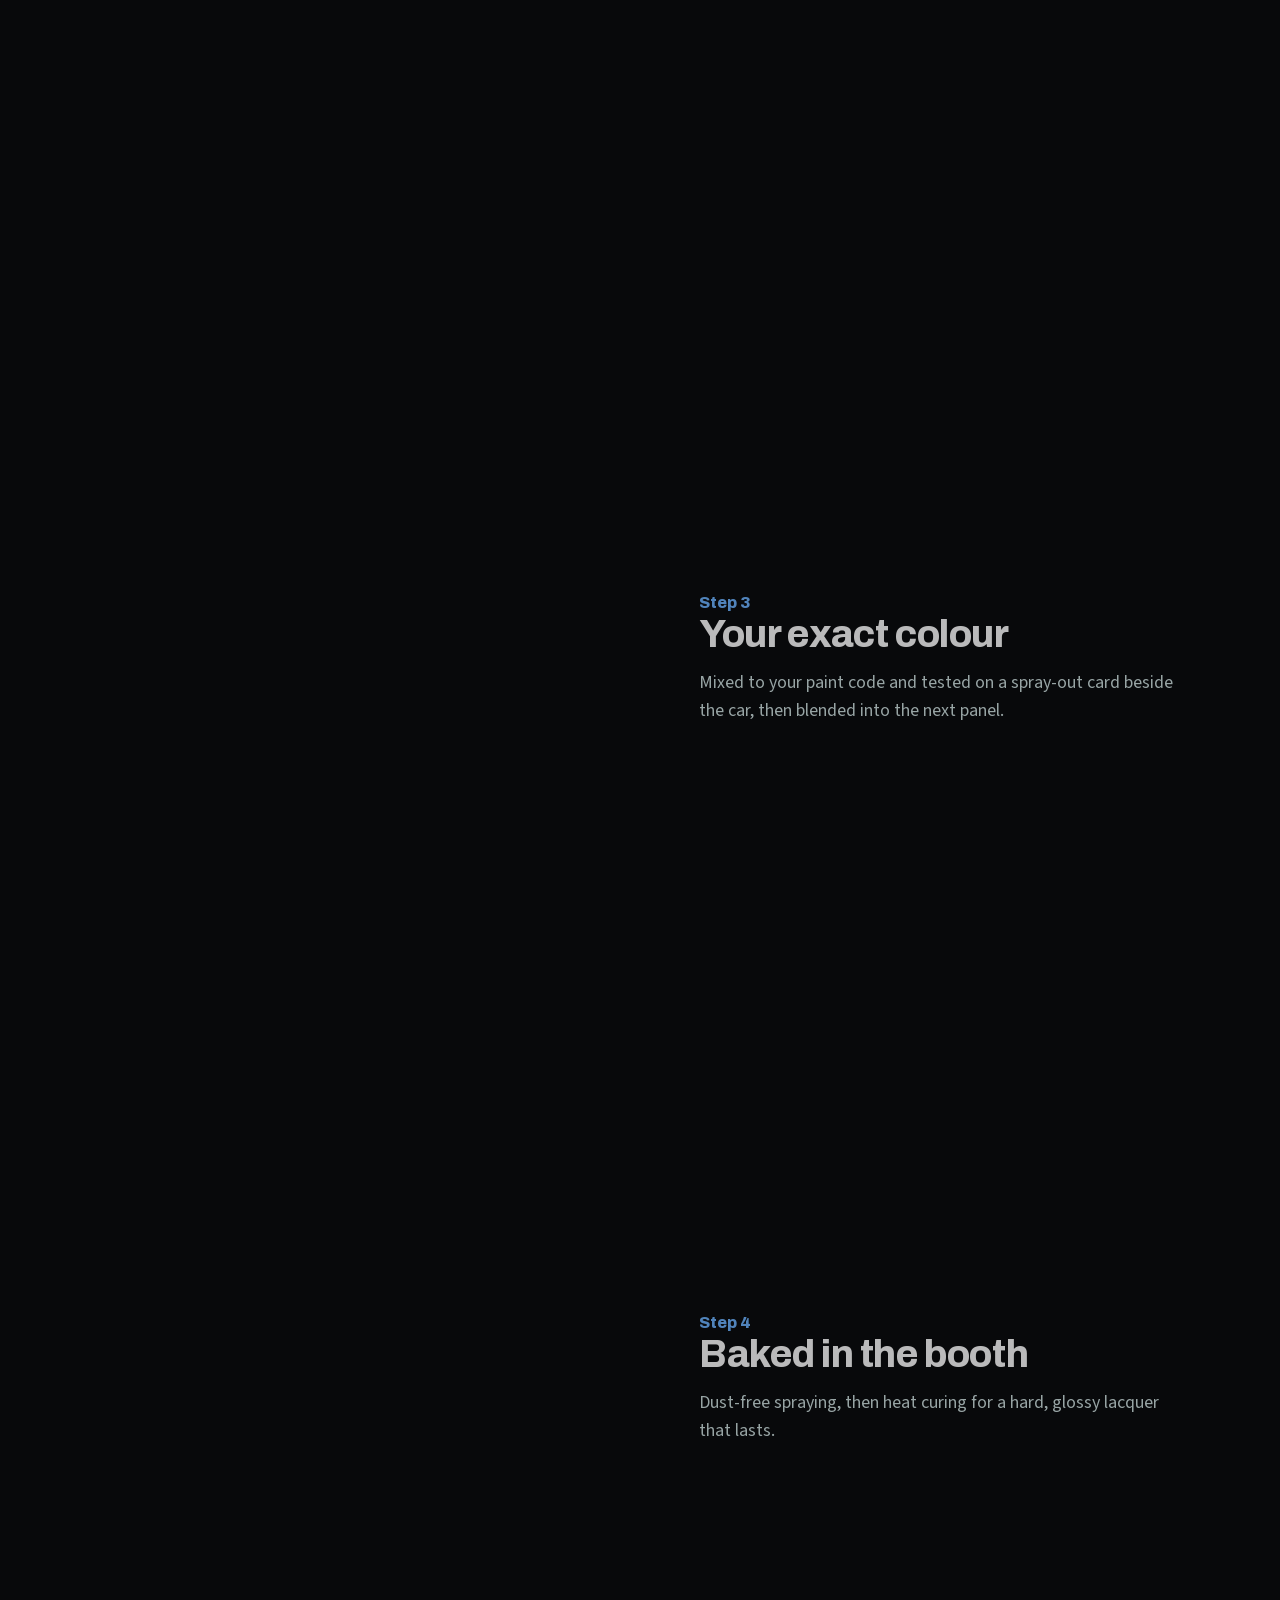
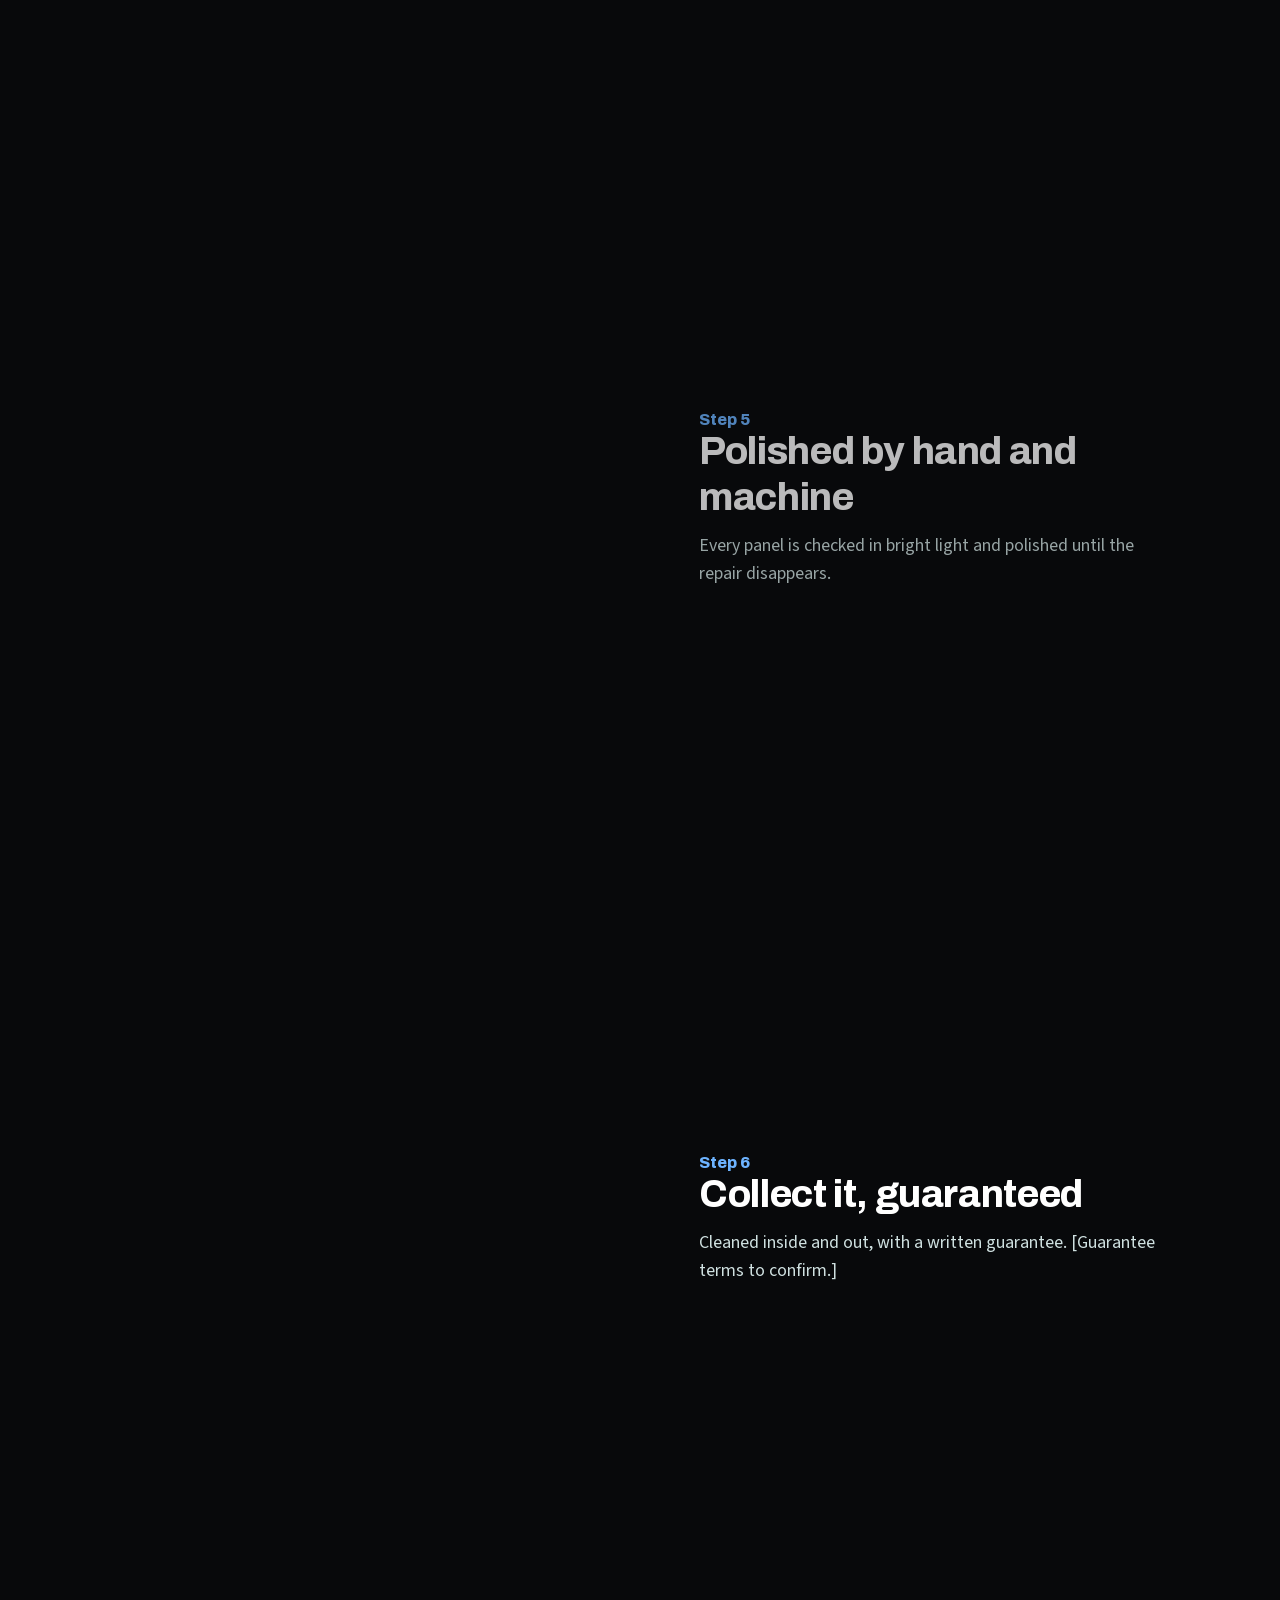
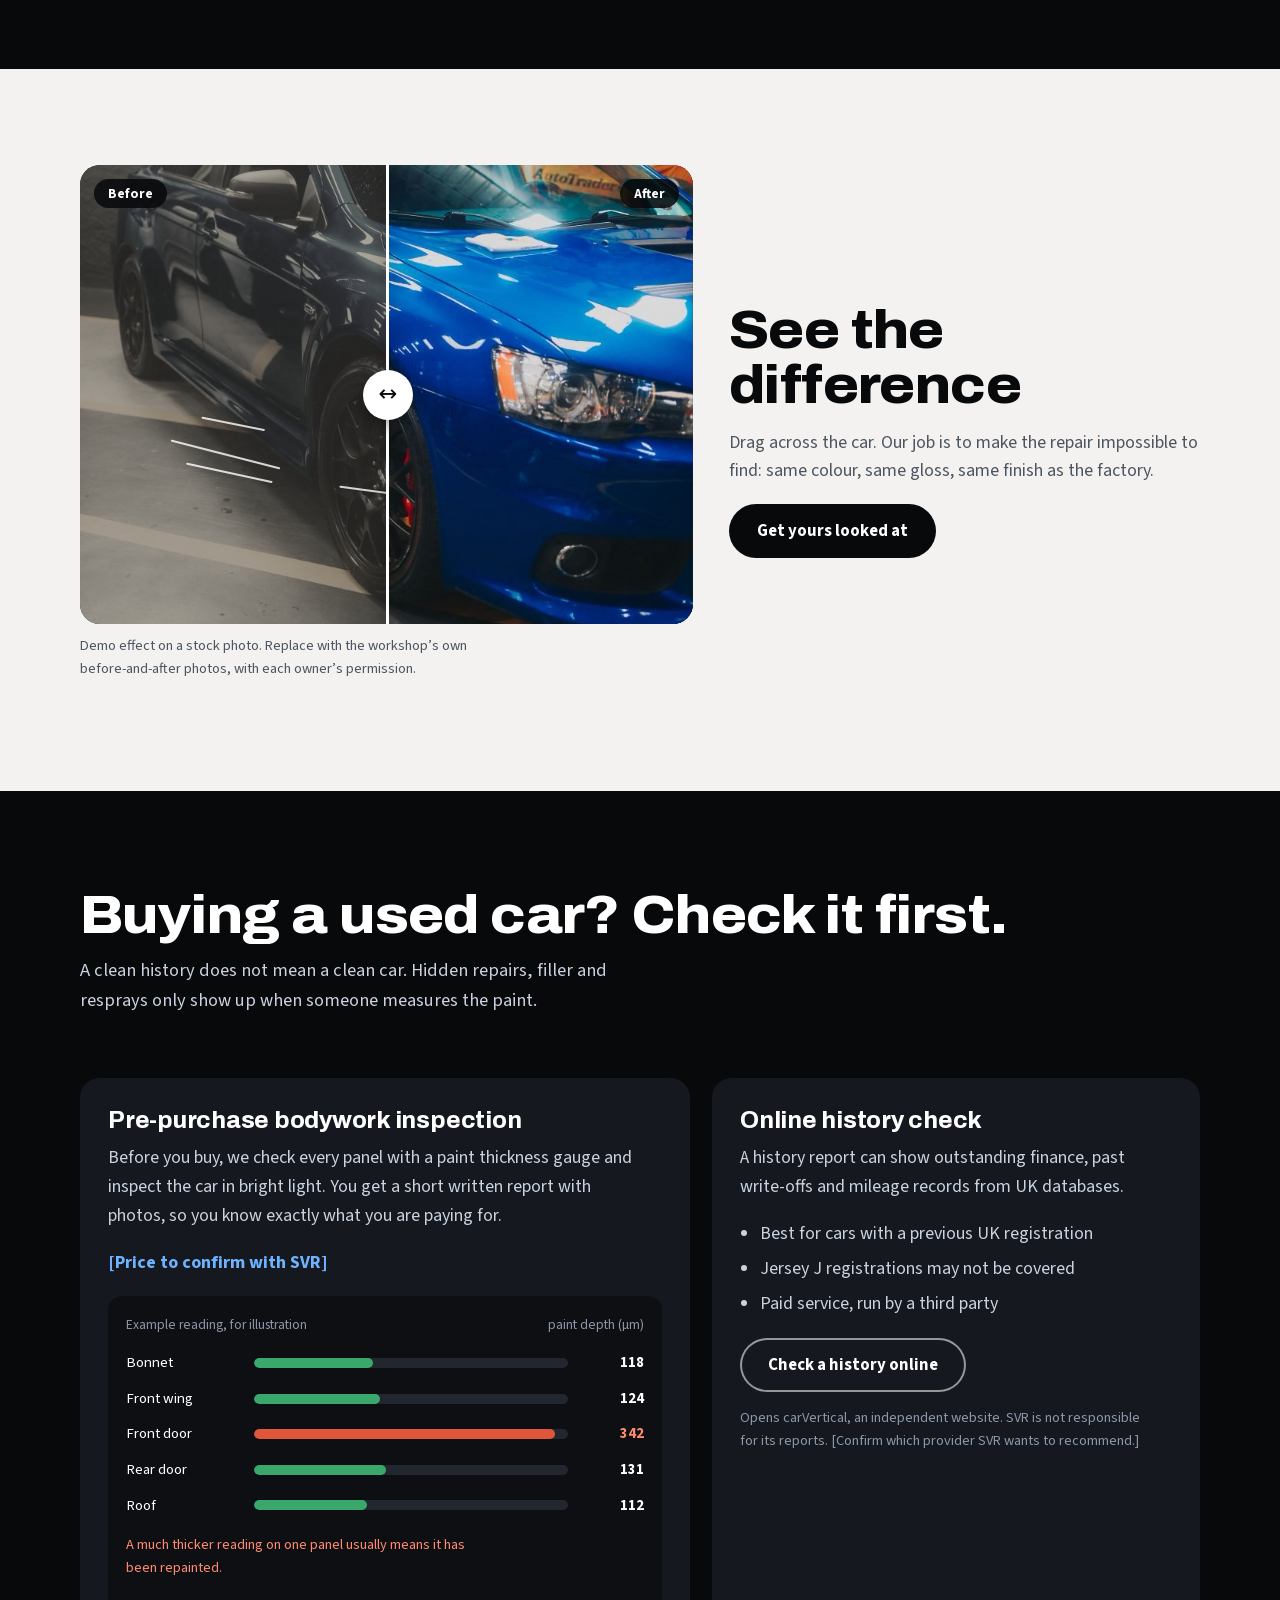
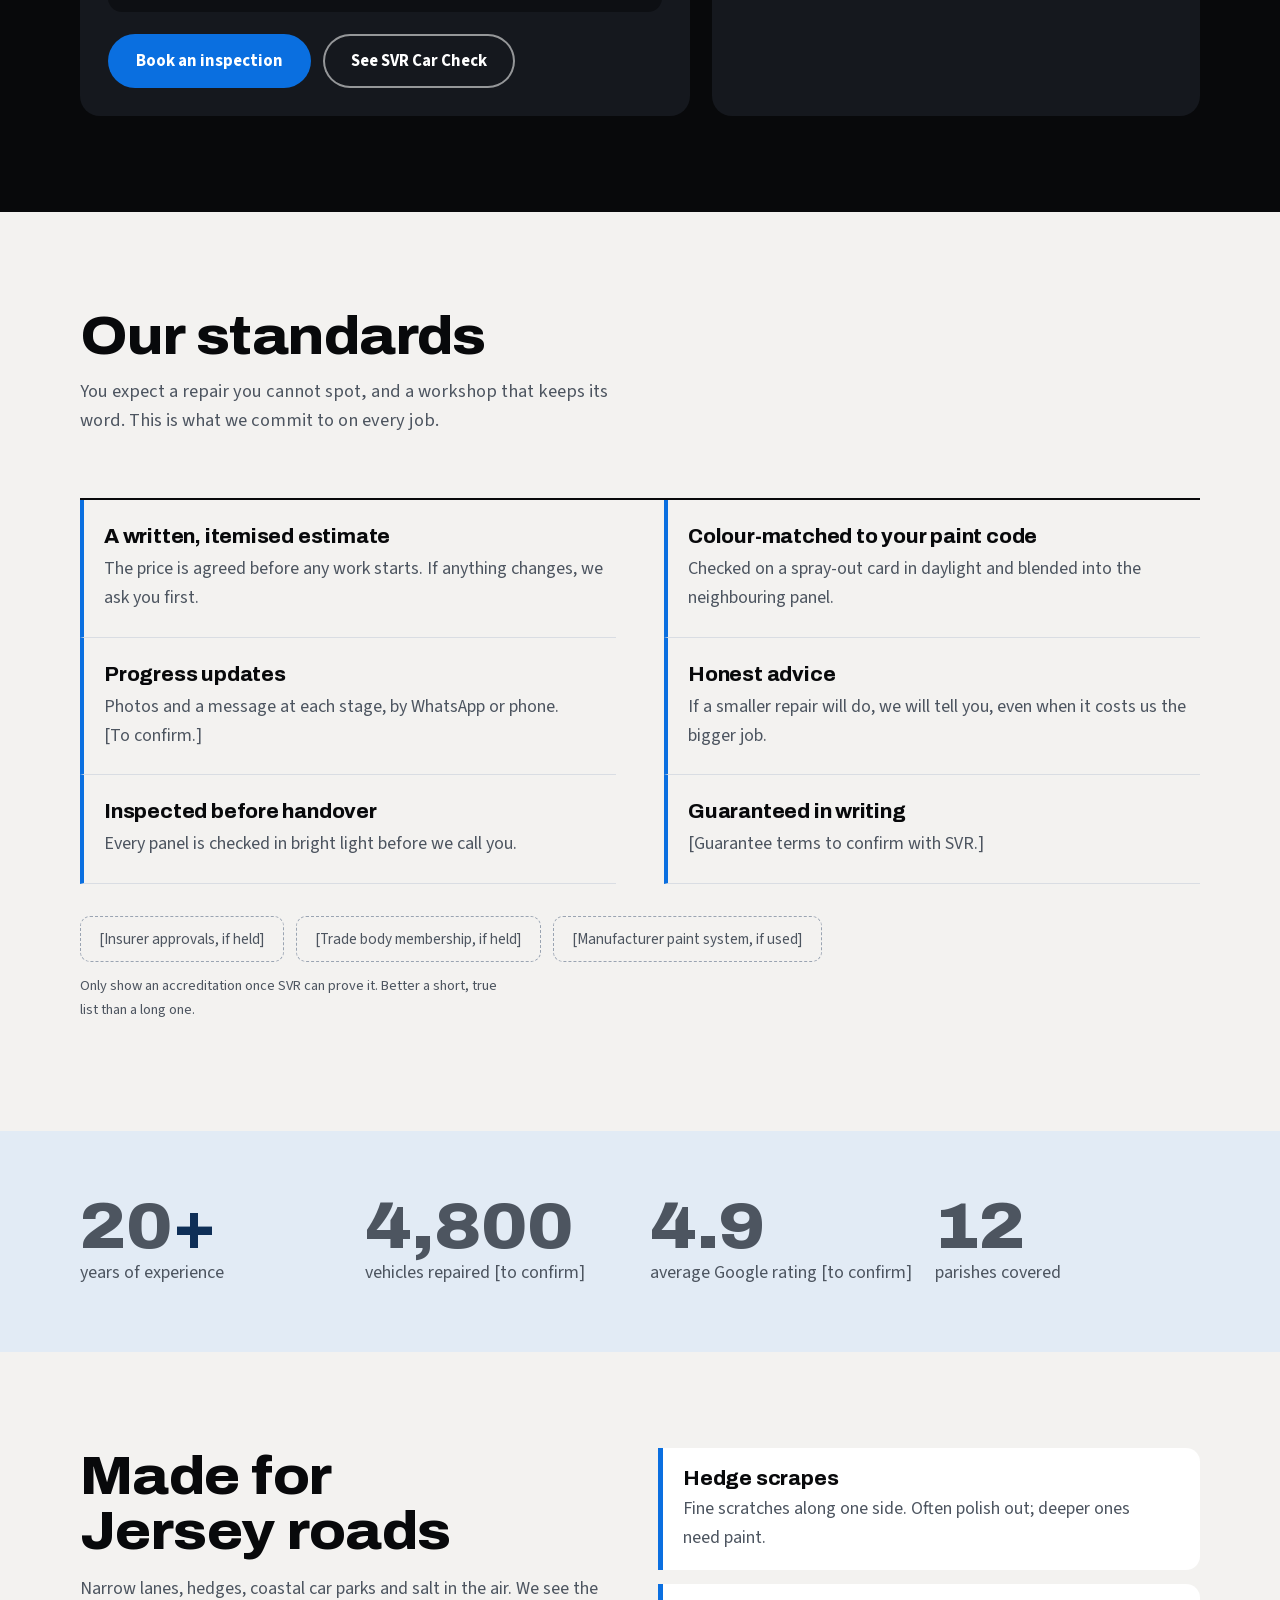
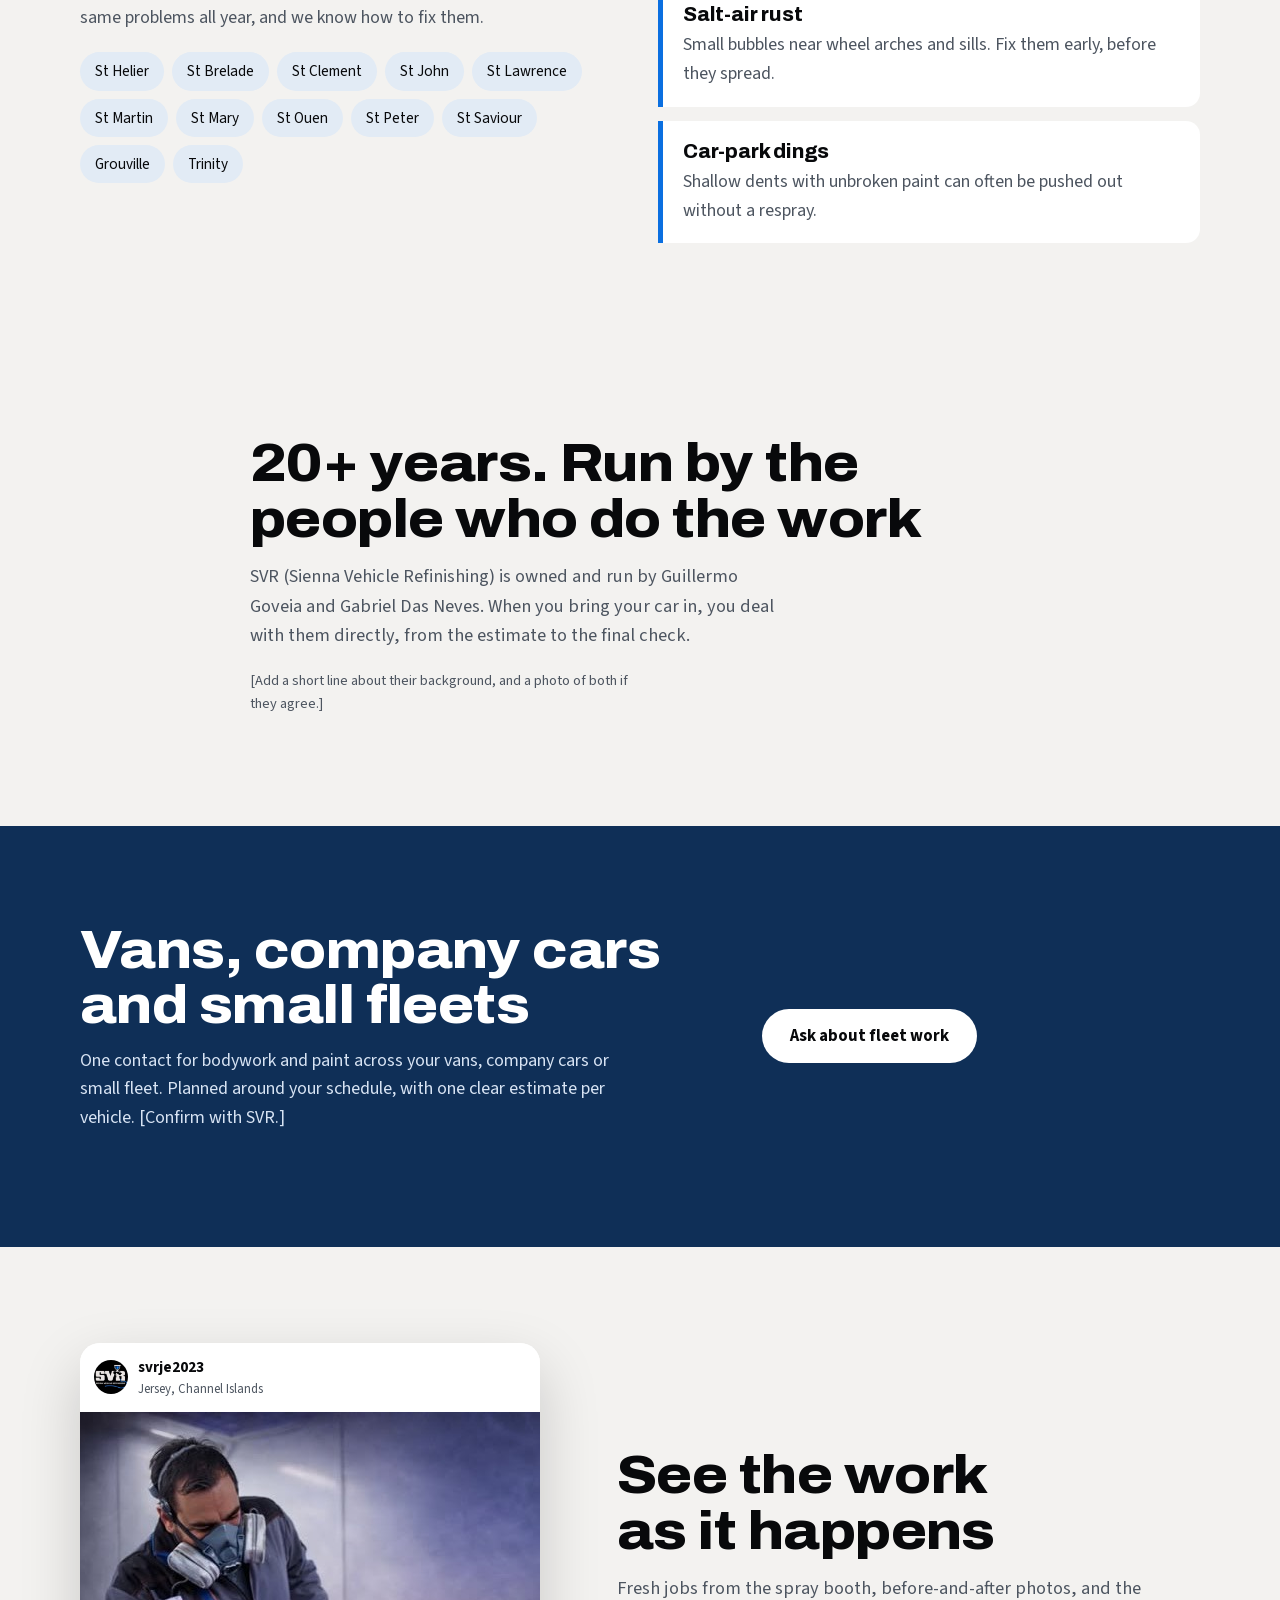
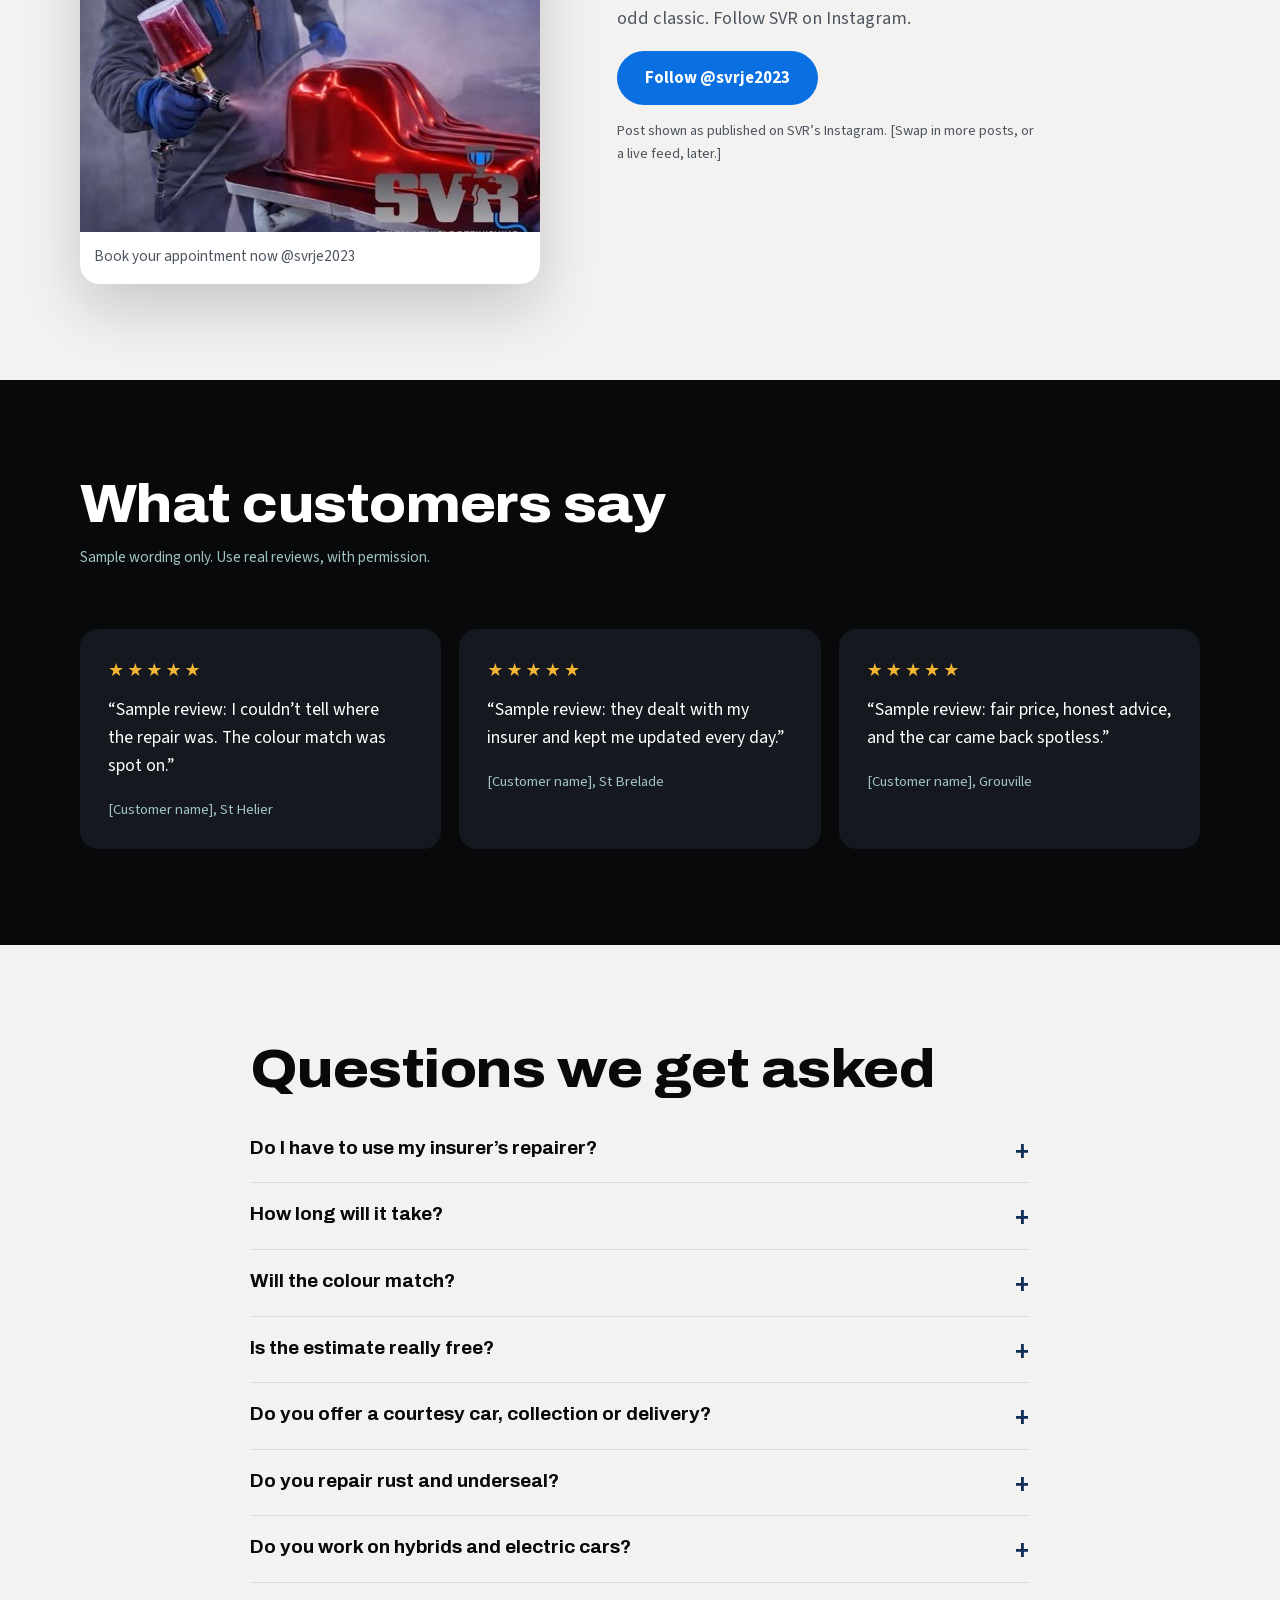
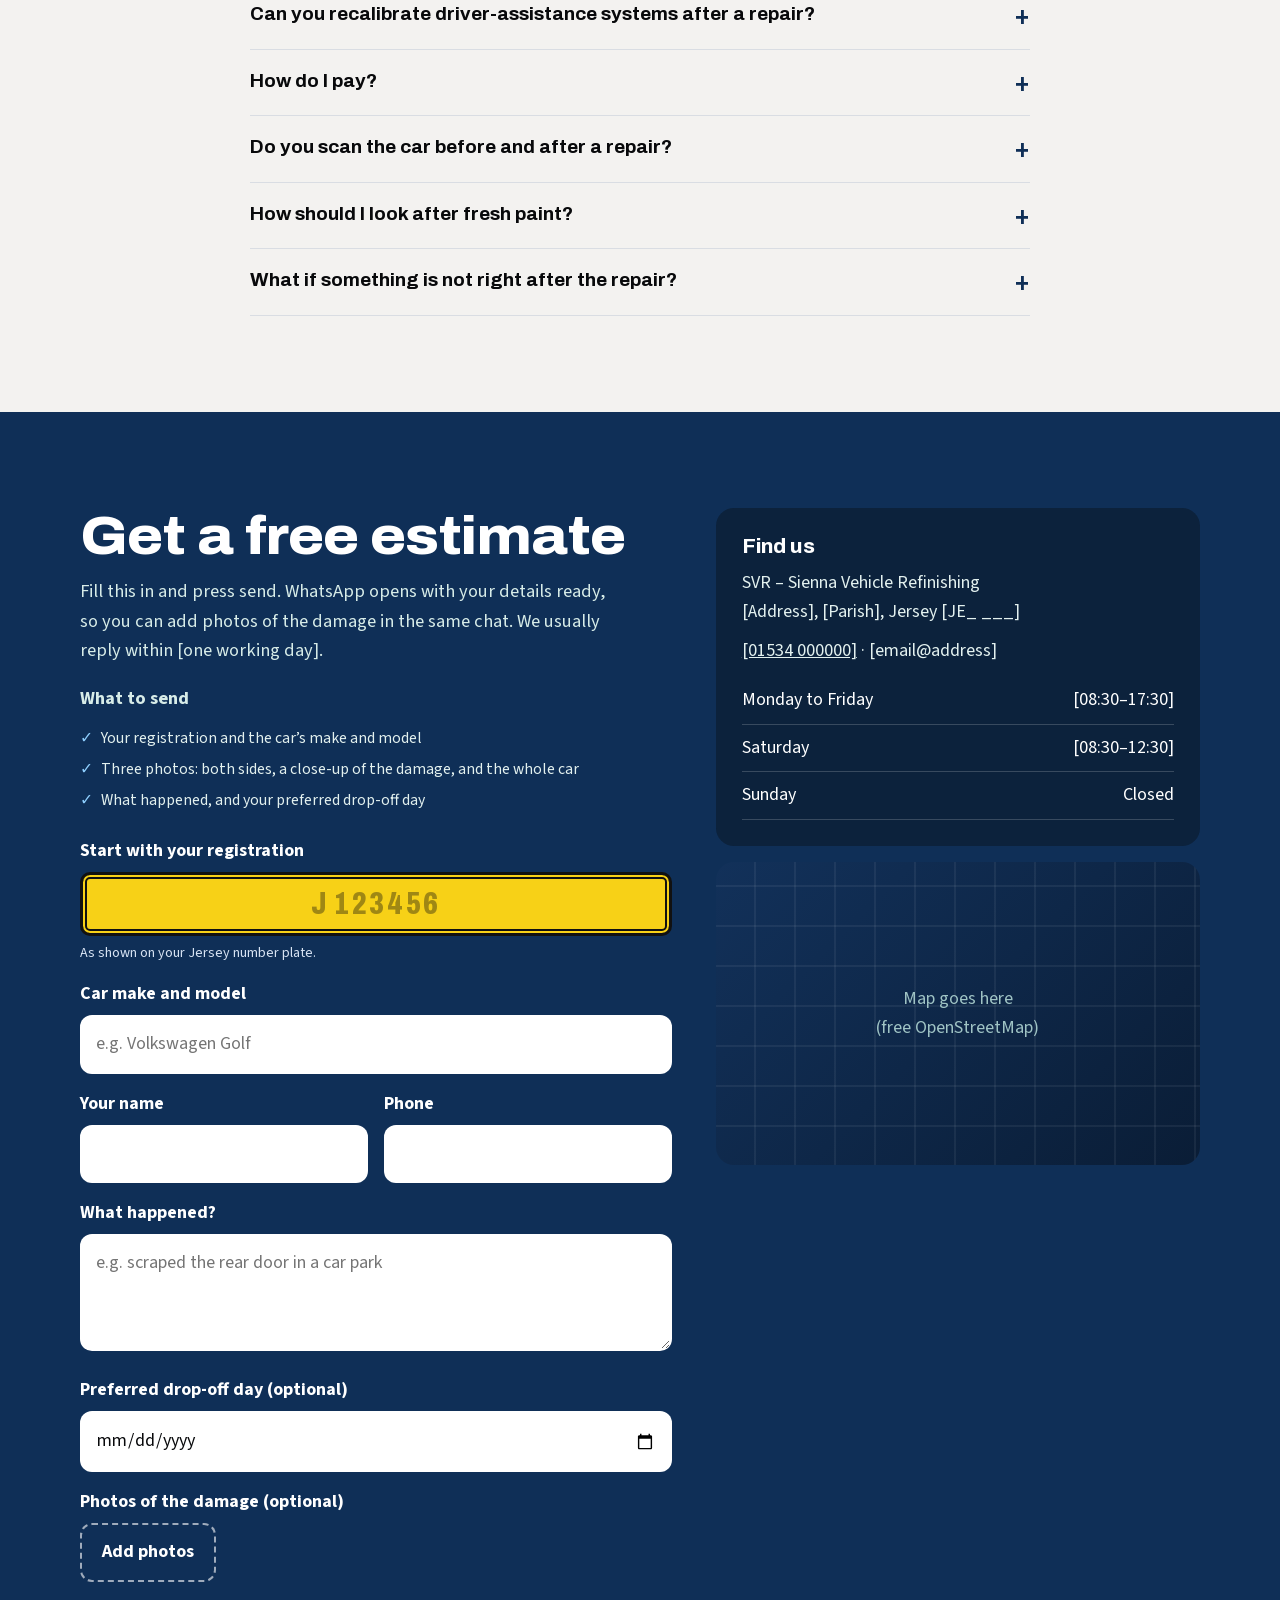
==== commit db6e3353: "Rendimiento y rastreo: hero responsive, dimensiones de imagen, 404 y sitemap - Hero con srcset (800/" ====
--- a/index.html
+++ b/index.html
@@ -37,6 +37,7 @@
 ]}
 </script>
 <link rel="preload" href="fonts/Archivo-500_900-latin.woff2" as="font" type="font/woff2" crossorigin>
+<link rel="preload" as="image" href="images/web/hero.jpg" imagesrcset="images/web/hero-800.jpg 800w, images/web/hero-1200.jpg 1200w, images/web/hero.jpg 1400w" imagesizes="100vw" fetchpriority="high">
 <link rel="stylesheet" href="fonts/fonts.css?v=20261110">
 <link rel="stylesheet" href="assets/tokens.css?v=20261110">
 <link rel="stylesheet" href="assets/lang.css?v=20261110">
@@ -386,7 +387,7 @@
 
 <header id="hd">
  <div class="w">
-  <a class="logo" href="#top"><img src="images/web/logo.jpg" alt="SVR logo"><span>Sienna Vehicle Refinishing</span></a>
+  <a class="logo" href="#top"><img src="images/web/logo.jpg" alt="SVR logo" width="120" height="119"><span>Sienna Vehicle Refinishing</span></a>
   <nav id="nav" aria-label="Main"><a href="services.html">Services</a><a href="#process">Process</a><a href="car-check.html">Car Check</a><a href="#standards">Standards</a><a href="#reviews">Reviews</a><a href="#contact">Contact</a><a class="nav-act" href="tel:+44000000000">Call</a><a class="nav-act wa" href="https://wa.me/44000000000">WhatsApp</a></nav>
   <div class="hdr-r"><button class="lang" id="lang" type="button" aria-label="Change language">ES</button><a class="tel" href="tel:+44000000000">[01534 000000]</a><button class="burger" id="burger" type="button" aria-label="Open menu" aria-expanded="false" aria-controls="nav"><span></span></button></div>
  </div>
@@ -394,7 +395,7 @@
 
 <main id="top" tabindex="-1">
 <div class="hero">
- <div class="bg" id="heroBg"><img src="images/web/hero.jpg" width="1400" height="1050" alt="SVR painter spraying a car panel in the spray booth"></div>
+ <div class="bg" id="heroBg"><img src="images/web/hero.jpg" srcset="images/web/hero-800.jpg 800w, images/web/hero-1200.jpg 1200w, images/web/hero.jpg 1400w" sizes="100vw" width="1400" height="1050" alt="SVR painter spraying a car panel in the spray booth" fetchpriority="high" decoding="async"></div>
  <div class="w">
   <p class="eyebrow">Car body repair &amp; paint · Jersey</p>
   <h1>
@@ -434,9 +435,9 @@
 <section id="services"><div class="w">
  <div class="intro up"><h2>Whatever happened to your car</h2><p>Send us a photo and we will tell you plainly what it needs. Sometimes that is a small repair, not a respray.</p></div>
  <div class="sg">
-  <a class="c up" href="#contact"><img src="images/web/dent.jpg" alt="Technician removing a dent from a car door panel" loading="lazy"><div><h3>Dents without the respray</h3><p>Paintless dent removal where the paint is unbroken. Panel work where it is not.</p><small>From [£000]</small></div></a>
-  <a class="c up" href="#contact"><img src="images/web/bumper.jpg" alt="Technician in protective suit spraying a car bumper" loading="lazy"><div><h3>Accident and bumper repair</h3><p>Prepared, primed and painted in a controlled booth, then we deal with your insurer if you wish.</p><small>Free estimate</small></div></a>
-  <a class="c up" href="#contact"><img src="images/web/polish.jpg" alt="Technician polishing a car panel with a machine" loading="lazy"><div><h3>Polish and protect</h3><p>Swirl marks, faded lacquer and light scratches brought back to a mirror shine.</p><small>From [£000]</small></div></a>
+  <a class="c up" href="#contact"><img src="images/web/dent.jpg" alt="Technician removing a dent from a car door panel" loading="lazy" width="480" height="720"><div><h3>Dents without the respray</h3><p>Paintless dent removal where the paint is unbroken. Panel work where it is not.</p><small>From [£000]</small></div></a>
+  <a class="c up" href="#contact"><img src="images/web/bumper.jpg" alt="Technician in protective suit spraying a car bumper" loading="lazy" width="480" height="720"><div><h3>Accident and bumper repair</h3><p>Prepared, primed and painted in a controlled booth, then we deal with your insurer if you wish.</p><small>Free estimate</small></div></a>
+  <a class="c up" href="#contact"><img src="images/web/polish.jpg" alt="Technician polishing a car panel with a machine" loading="lazy" width="405" height="720"><div><h3>Polish and protect</h3><p>Swirl marks, faded lacquer and light scratches brought back to a mirror shine.</p><small>From [£000]</small></div></a>
  </div>
  <p style="margin-top:26px"><a class="btn" href="services.html">See all services</a></p>
  <div class="more"><b>Also:</b> <a href="services.html#rust">Rust and underseal</a> <a href="services.html#protection">Paint protection</a> <a href="services.html#fleet">Fleet and trade</a></div>
@@ -473,12 +474,12 @@
  <div class="intro"><h2>How your car comes back perfect</h2><p>Scroll to follow a repair from the first look to the keys in your hand.</p></div>
  <div class="pg">
   <div class="pin" id="pin" aria-hidden="true">
-   <img class="on" src="images/web/workshop.jpg" alt="">
-   <img src="images/web/spray.jpg" alt="">
-   <img src="images/web/closeup.jpg" alt="">
-   <img src="images/web/booth.jpg" alt="">
-   <img src="images/web/buff-red.jpg" alt="" style="object-position:50% 30%">
-   <img src="images/web/blue-garage.jpg" alt="" style="object-position:50% 70%">
+   <img class="on" src="images/web/workshop.jpg" alt="" width="1000" height="504">
+   <img src="images/web/spray.jpg" alt="" width="1000" height="750">
+   <img src="images/web/closeup.jpg" alt="" width="1000" height="667">
+   <img src="images/web/booth.jpg" alt="" width="1000" height="515">
+   <img src="images/web/buff-red.jpg" alt="" style="object-position:50% 30%" width="562" height="1000">
+   <img src="images/web/blue-garage.jpg" alt="" style="object-position:50% 70%" width="800" height="1000">
    <div class="cnt" id="cnt">1 / 6</div>
   </div>
   <div>
@@ -496,9 +497,9 @@
 <section id="work"><div class="w bag">
  <div>
   <div class="ba" id="ba">
-   <img class="bf" src="images/web/blue-garage.jpg" alt="Car before repair (demo effect)">
+   <img class="bf" src="images/web/blue-garage.jpg" alt="Car before repair (demo effect)" width="800" height="1000">
    <svg class="scr" viewBox="0 0 400 300" preserveAspectRatio="none" aria-hidden="true"><g stroke="#fff" stroke-width="1.3" fill="none" stroke-linecap="round"><path d="M60 180l70 18M70 195l55 12M80 165l40 8M240 150l60 22M250 170l50 10M270 140l35 12M170 210l44 6"/></g></svg>
-   <img class="af" id="af" src="images/web/blue-garage.jpg" alt="Car after repair">
+   <img class="af" id="af" src="images/web/blue-garage.jpg" alt="Car after repair" width="800" height="1000">
    <span class="tag" style="left:14px">Before</span><span class="tag" style="right:14px">After</span>
    <div class="hd" id="hd2"></div>
    <input type="range" min="2" max="98" value="50" id="rg" aria-label="Compare before and after">
@@ -589,8 +590,8 @@
 
 <section id="instagram"><div class="w ig">
  <div class="igcard up">
-  <header><img src="images/web/logo.jpg" alt=""><span>svrje2023<small>Jersey, Channel Islands</small></span></header>
-  <img src="images/web/svr-post.jpg" alt="SVR painter spraying a red panel in the booth" loading="lazy">
+  <header><img src="images/web/logo.jpg" alt="" width="120" height="119"><span>svrje2023<small>Jersey, Channel Islands</small></span></header>
+  <img src="images/web/svr-post.jpg" alt="SVR painter spraying a red panel in the booth" loading="lazy" width="498" height="420">
   <p>Book your appointment now @svrje2023</p>
  </div>
  <div class="up">
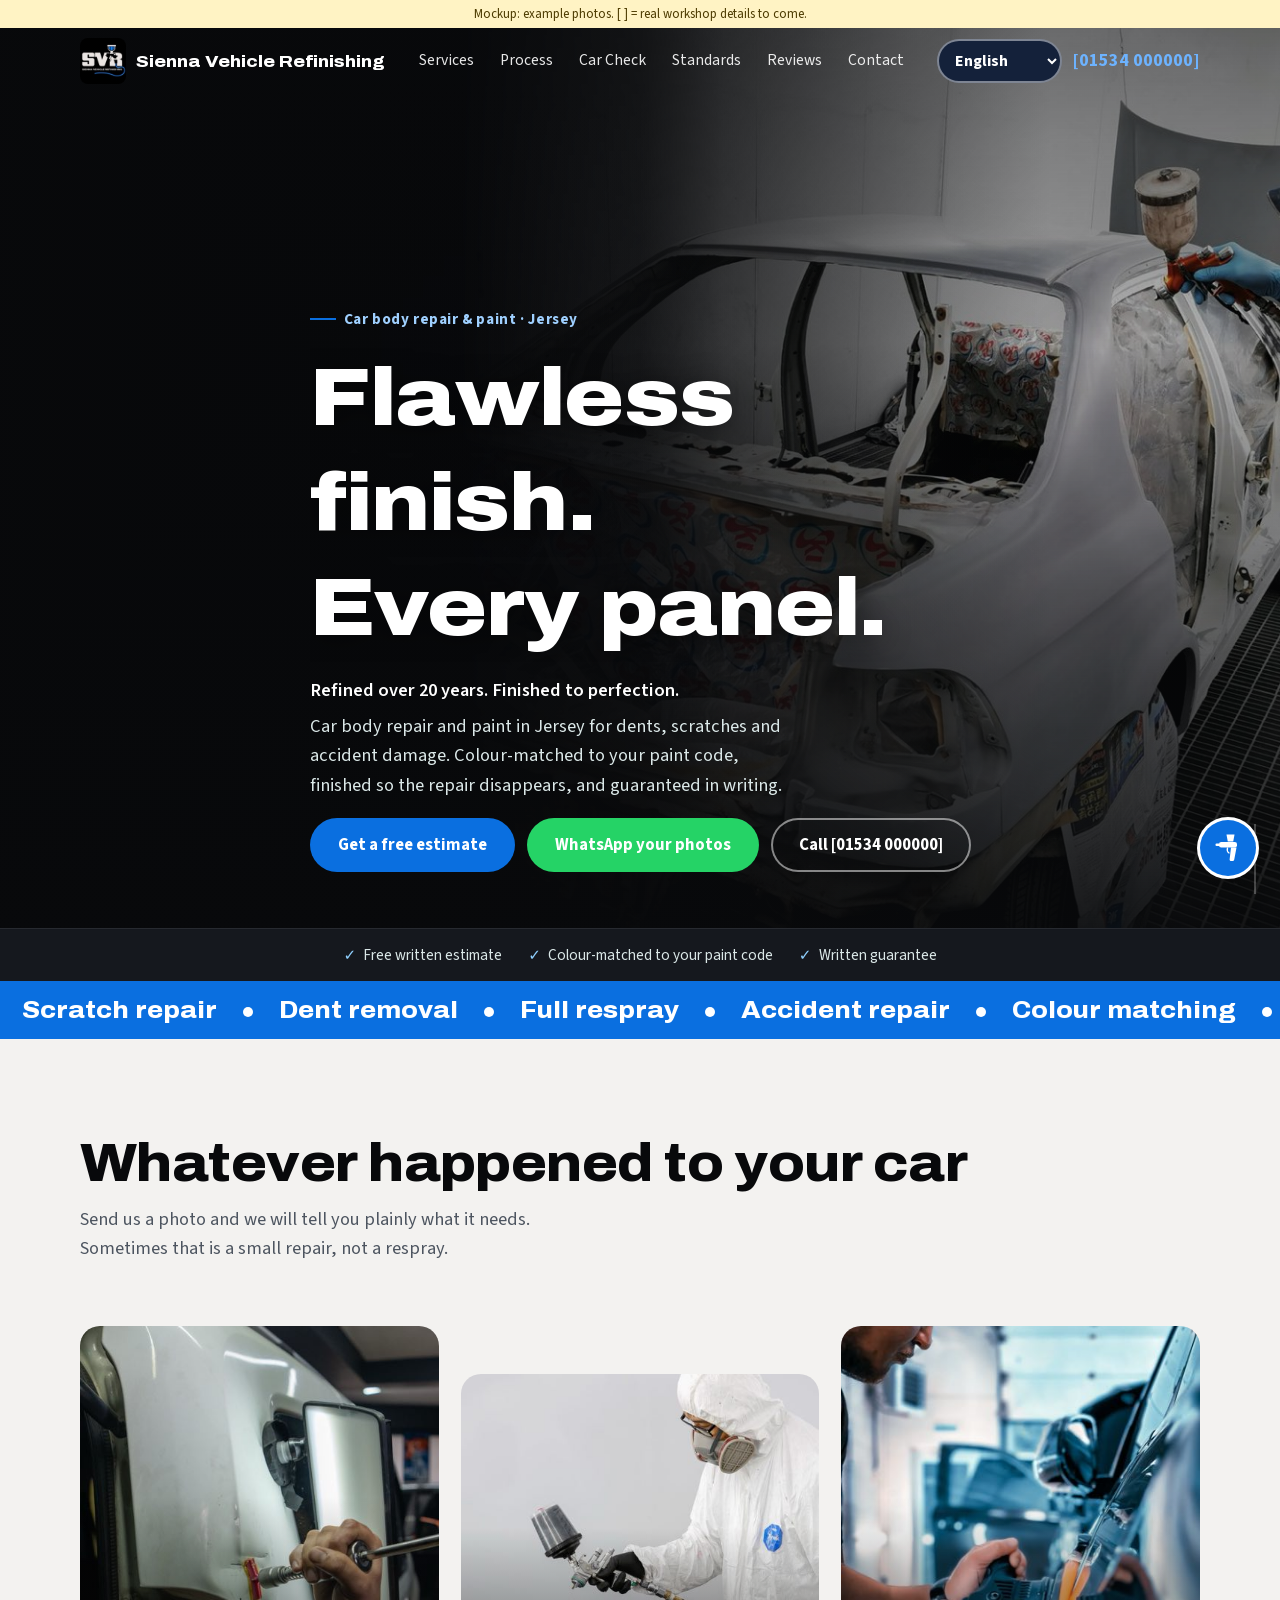
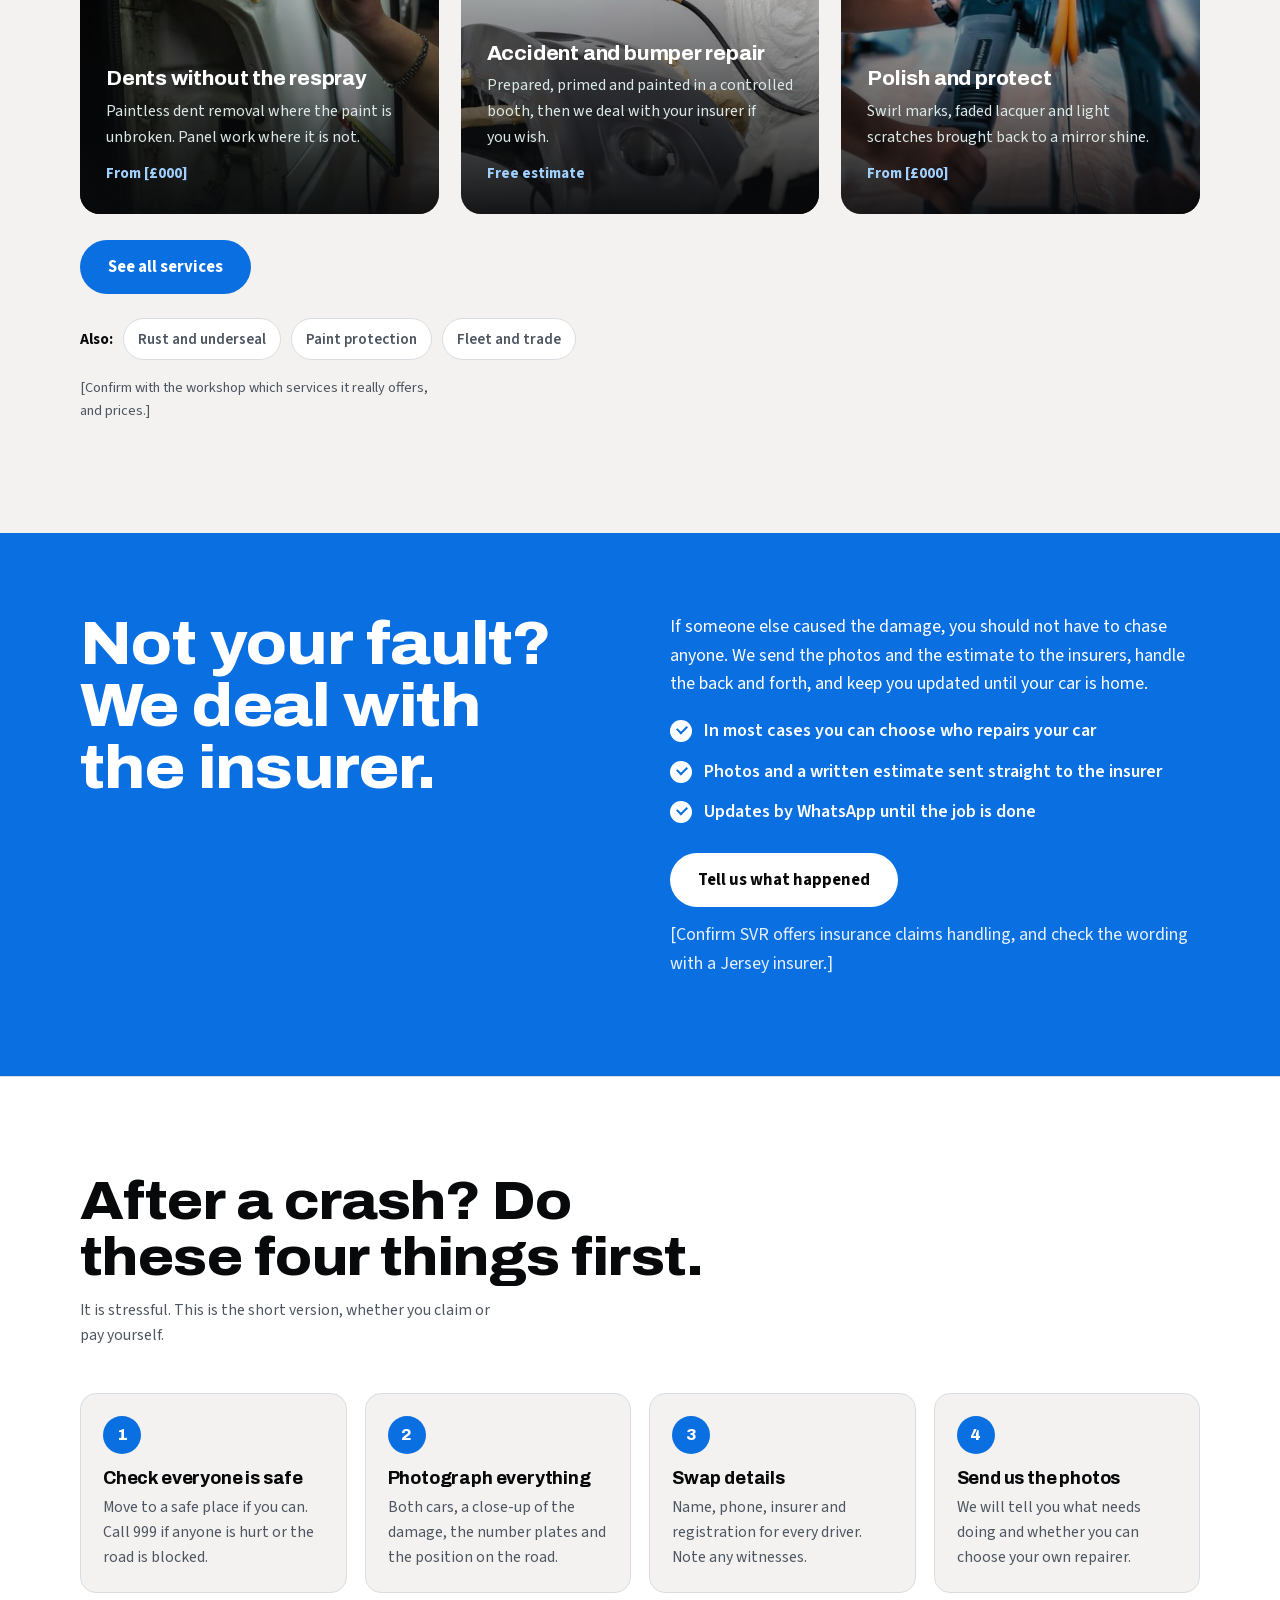
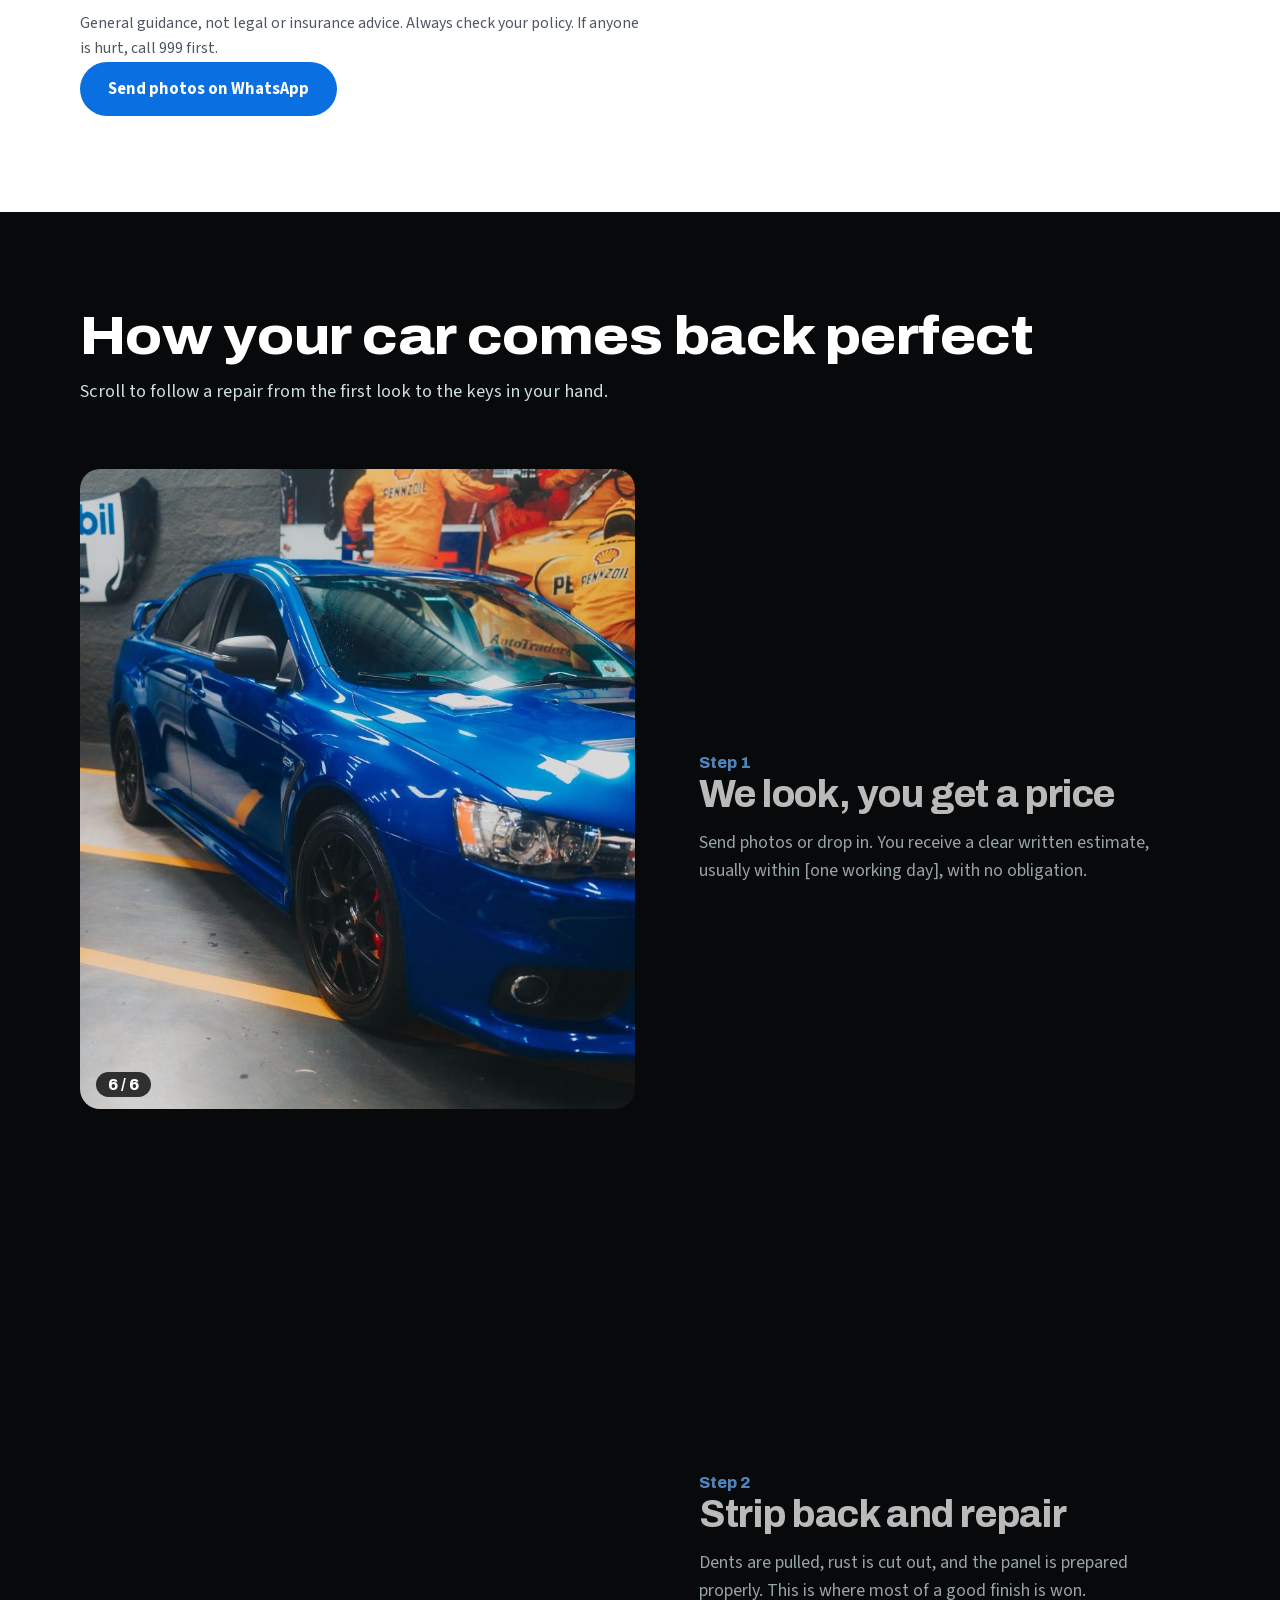
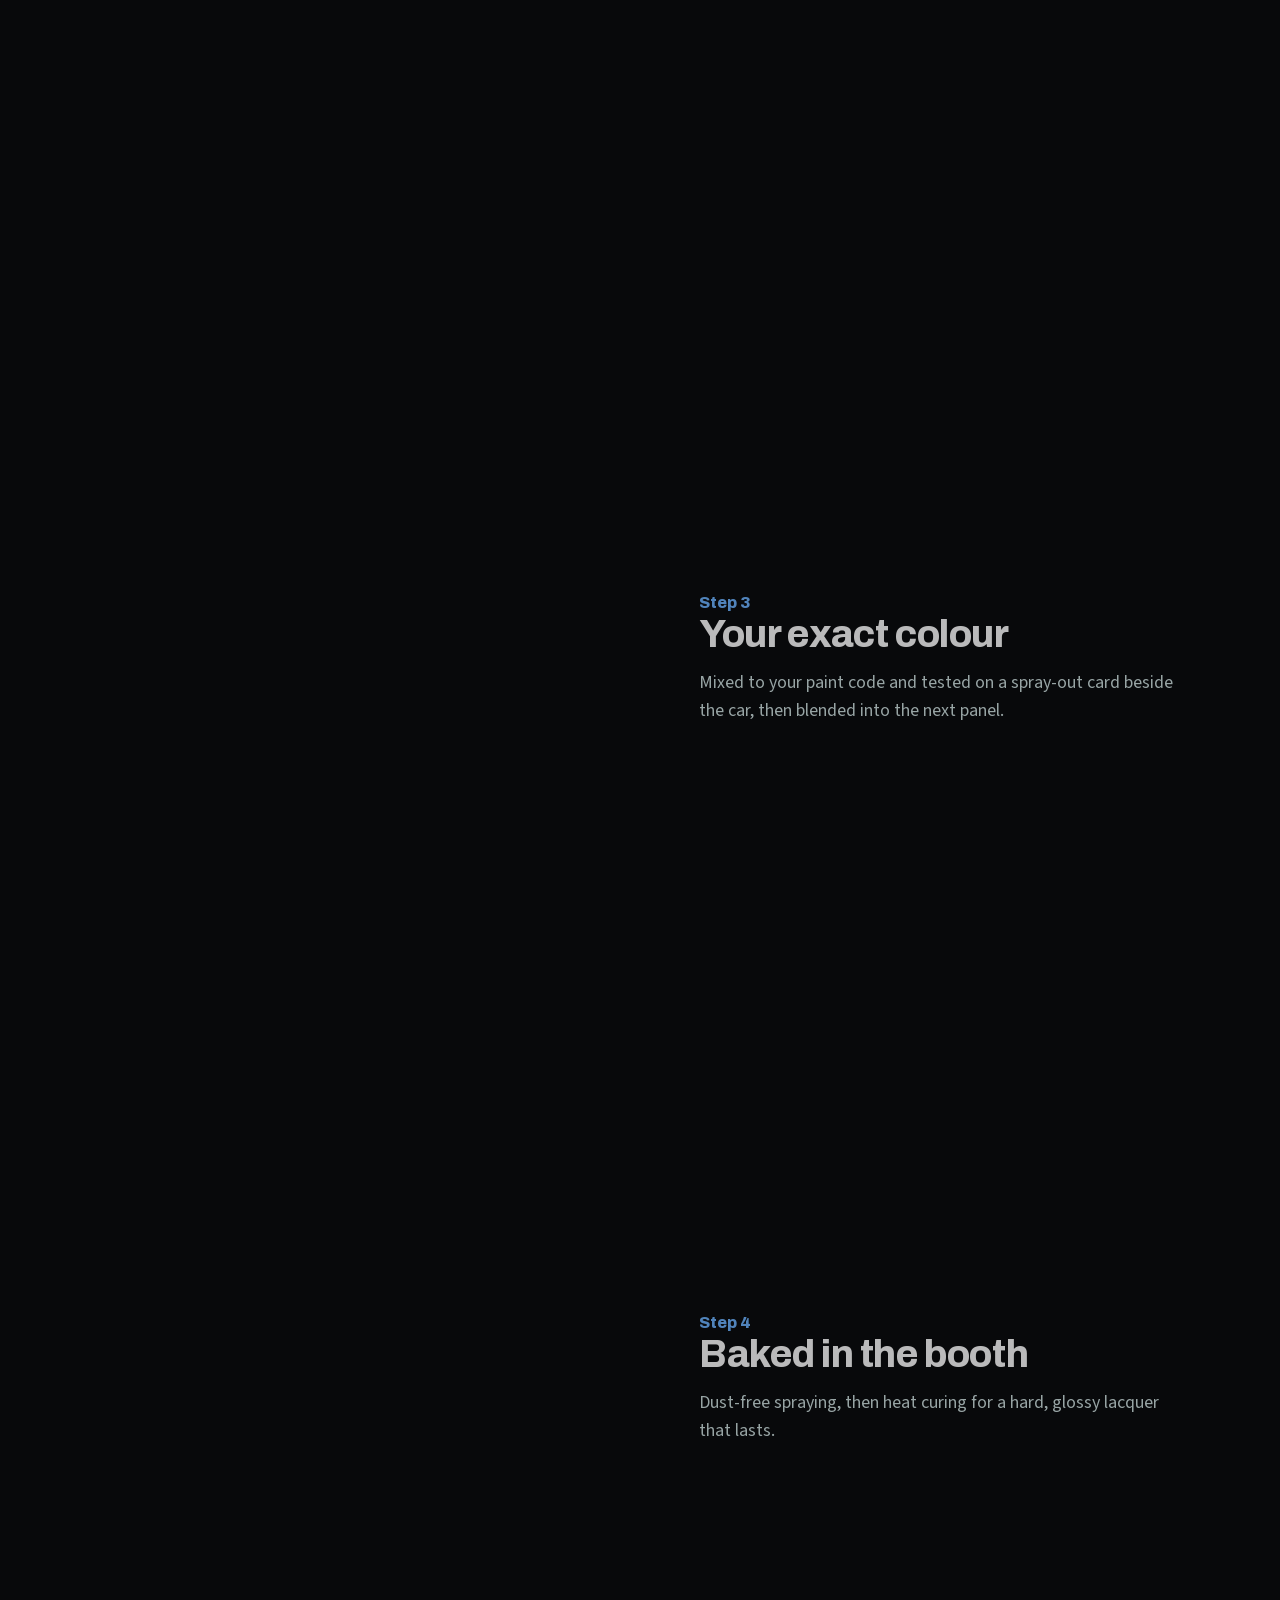
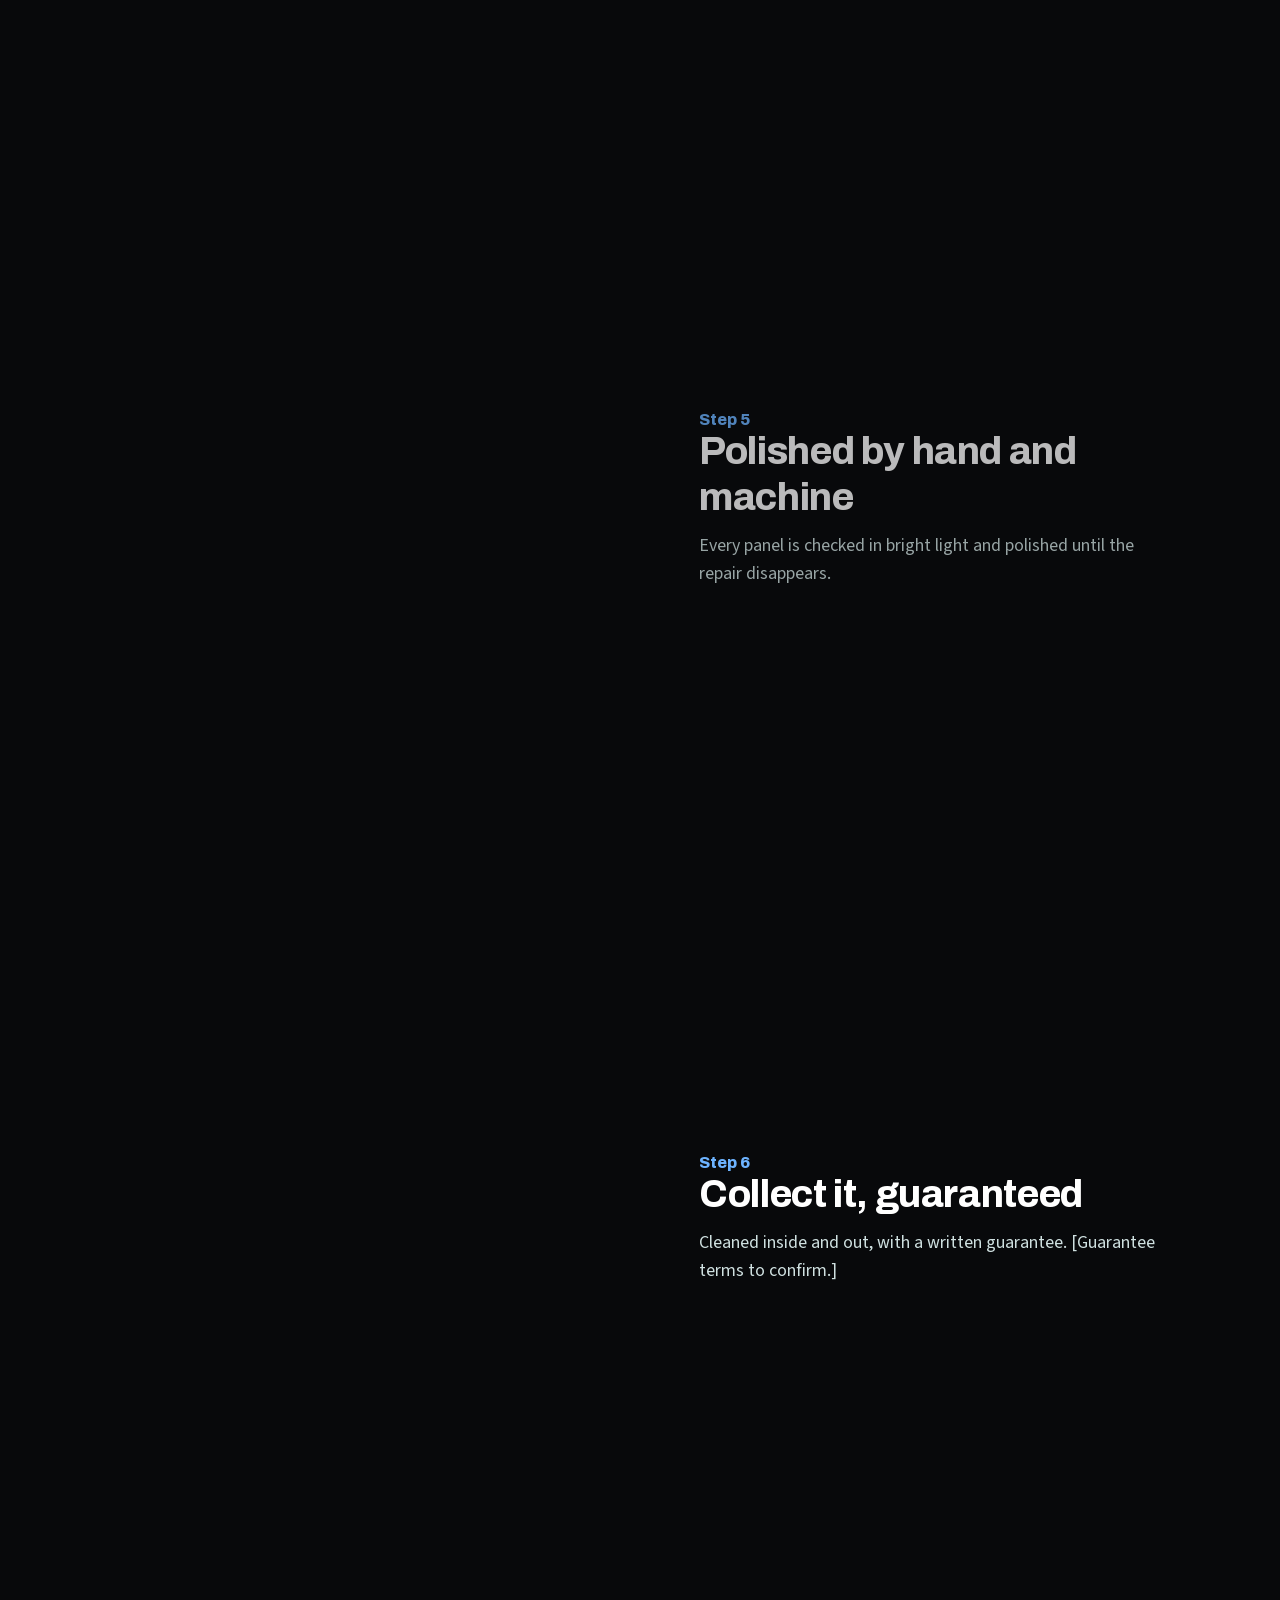
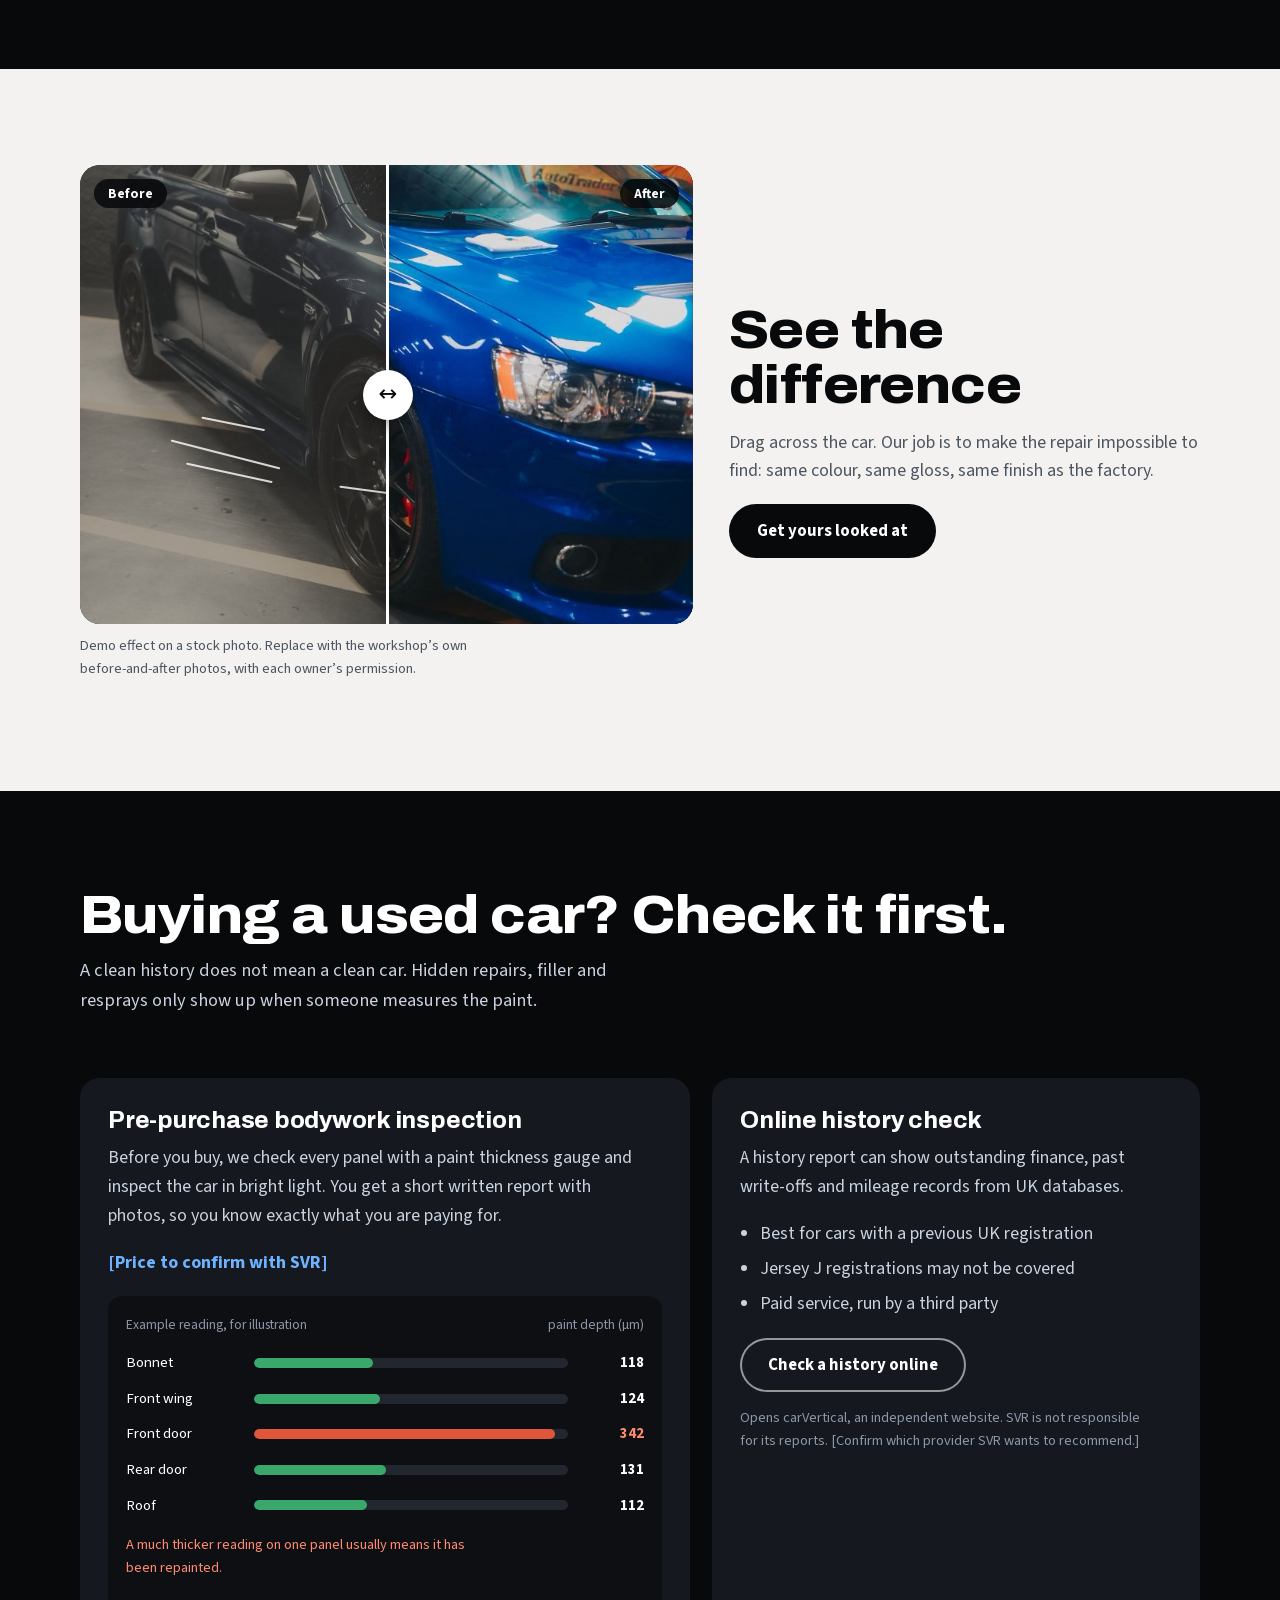
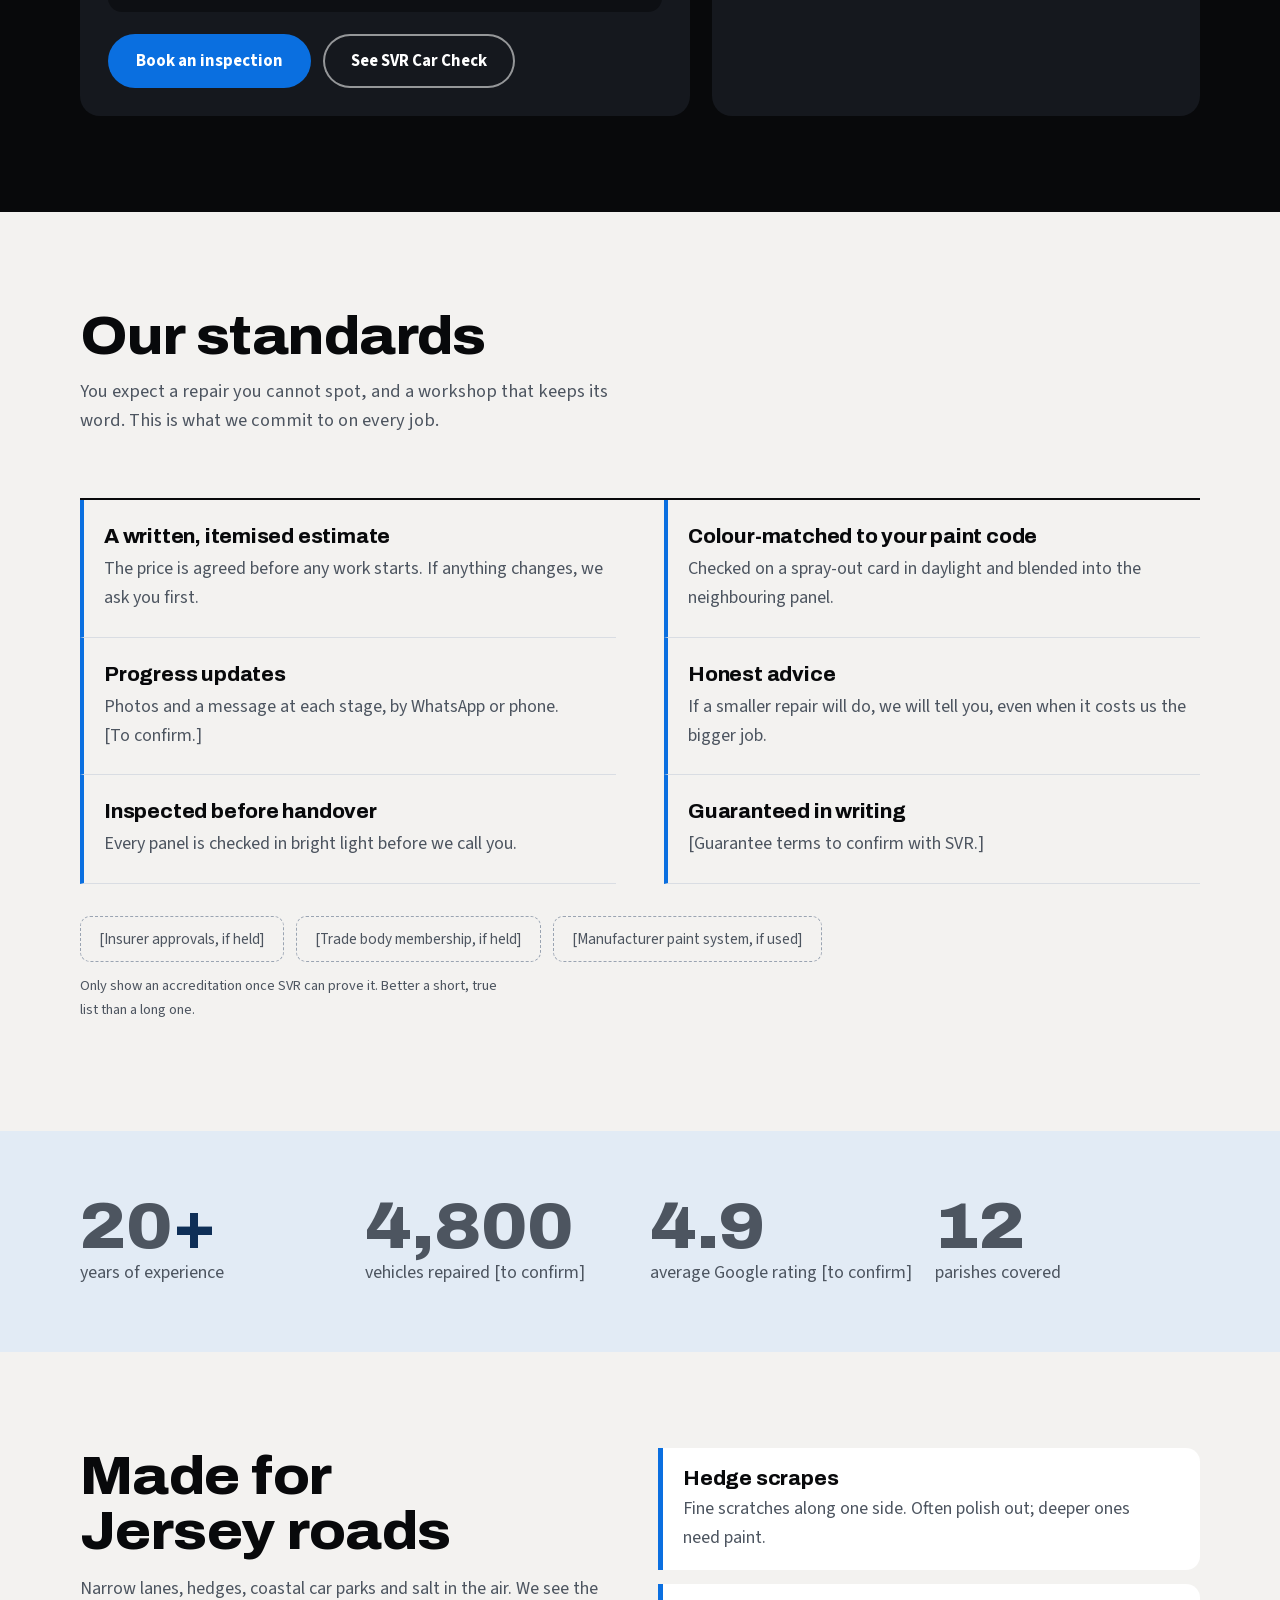
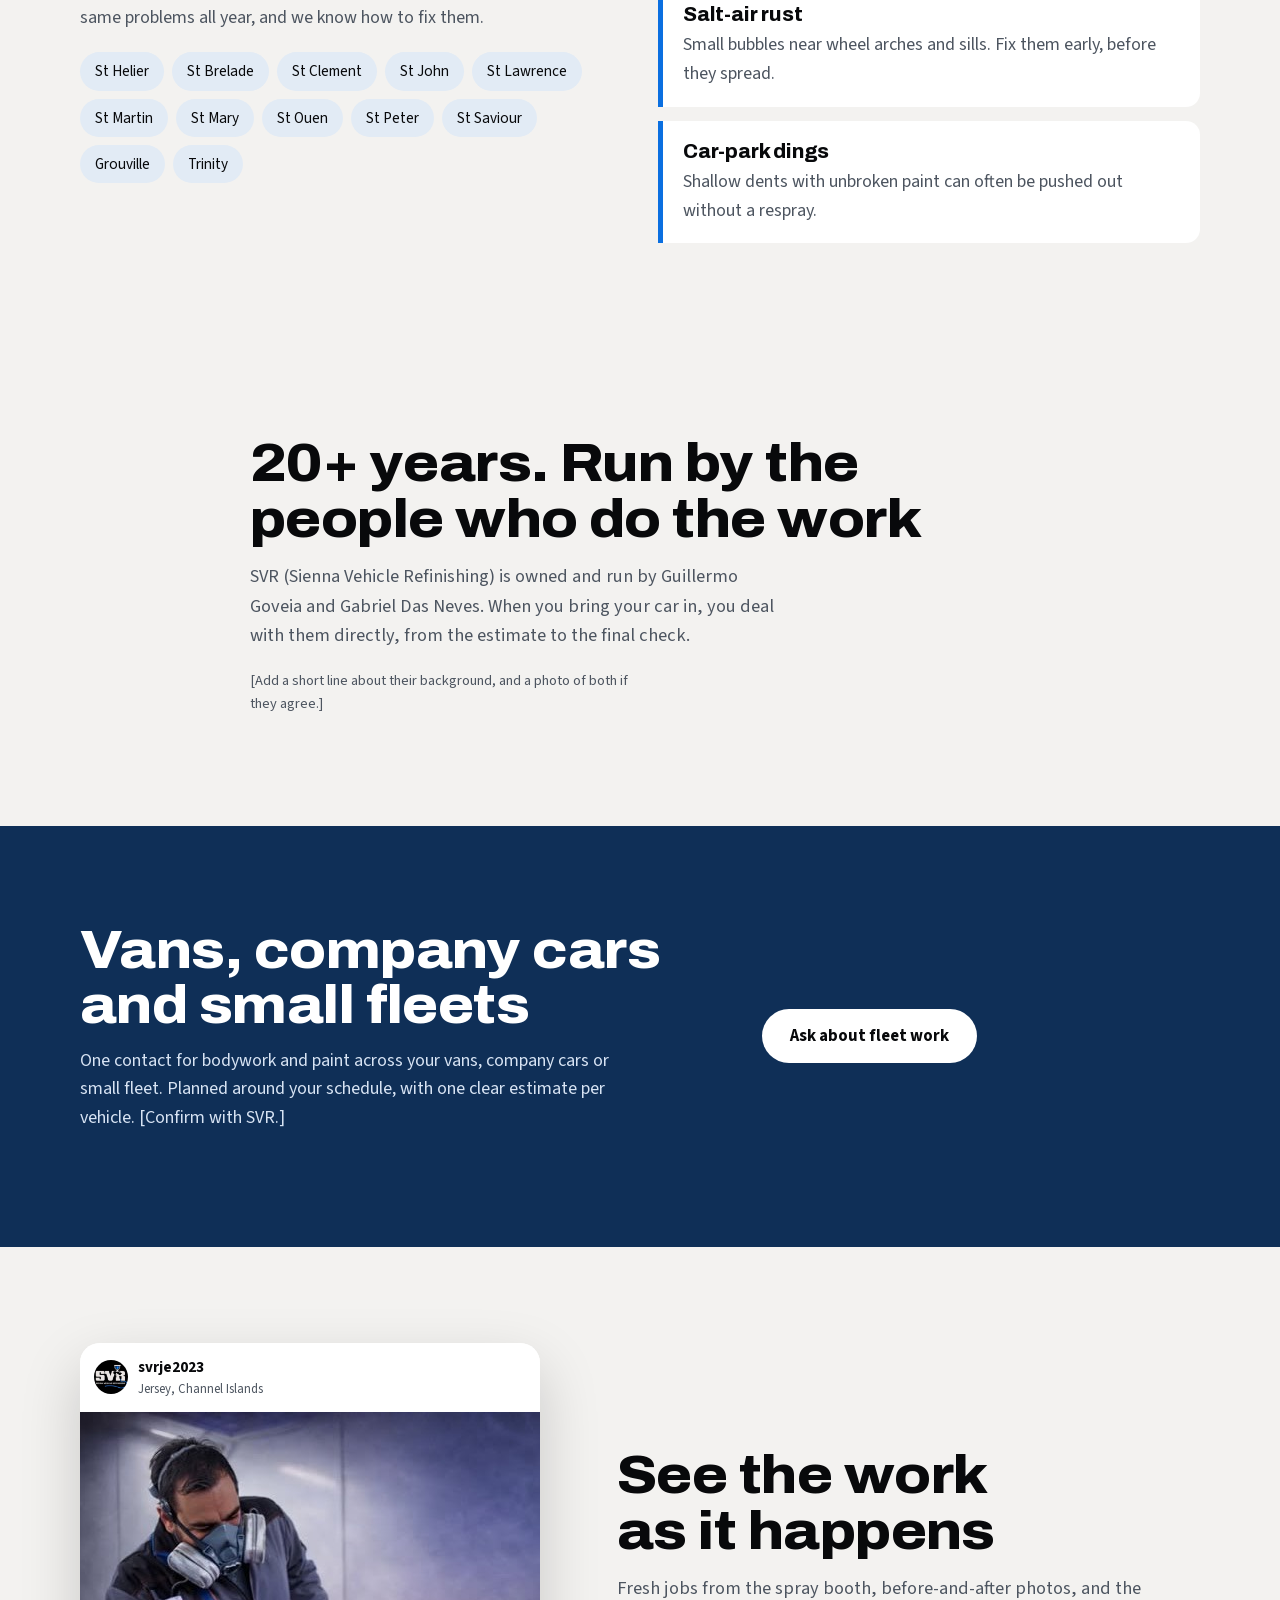
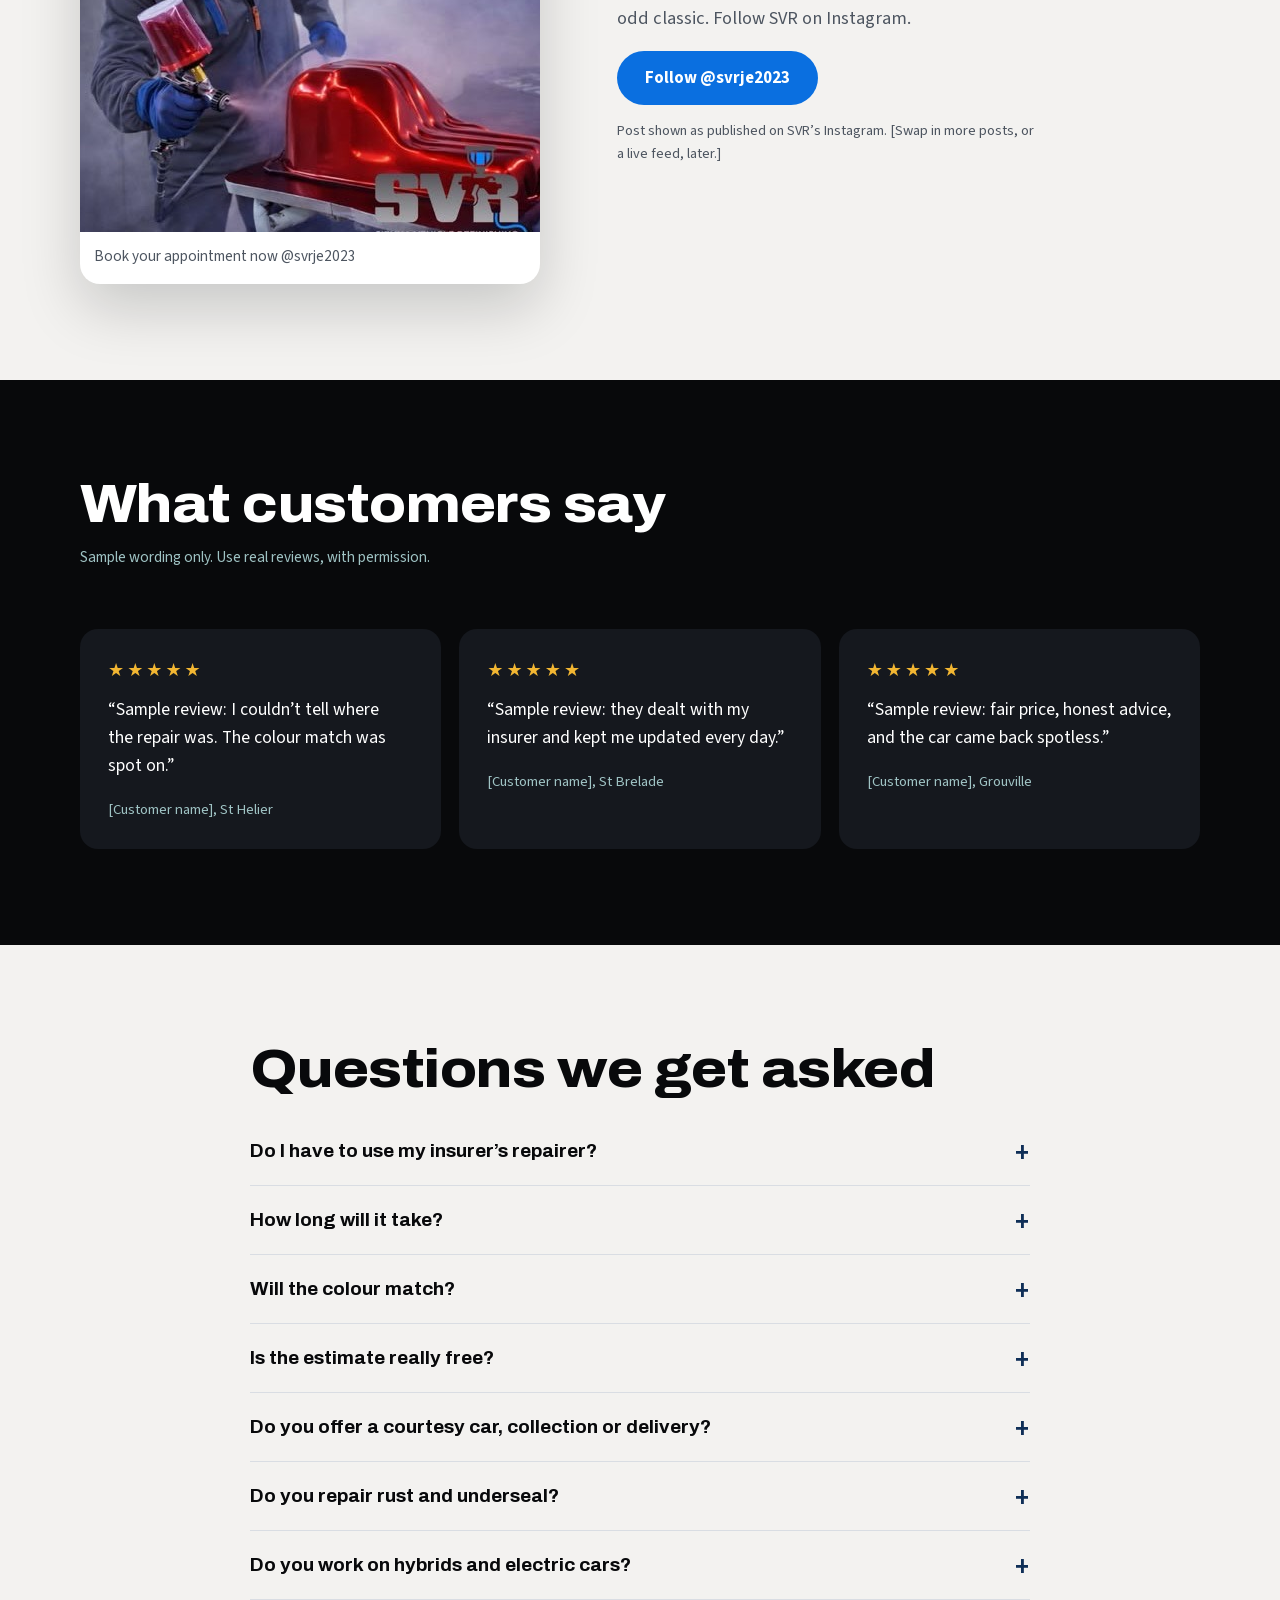
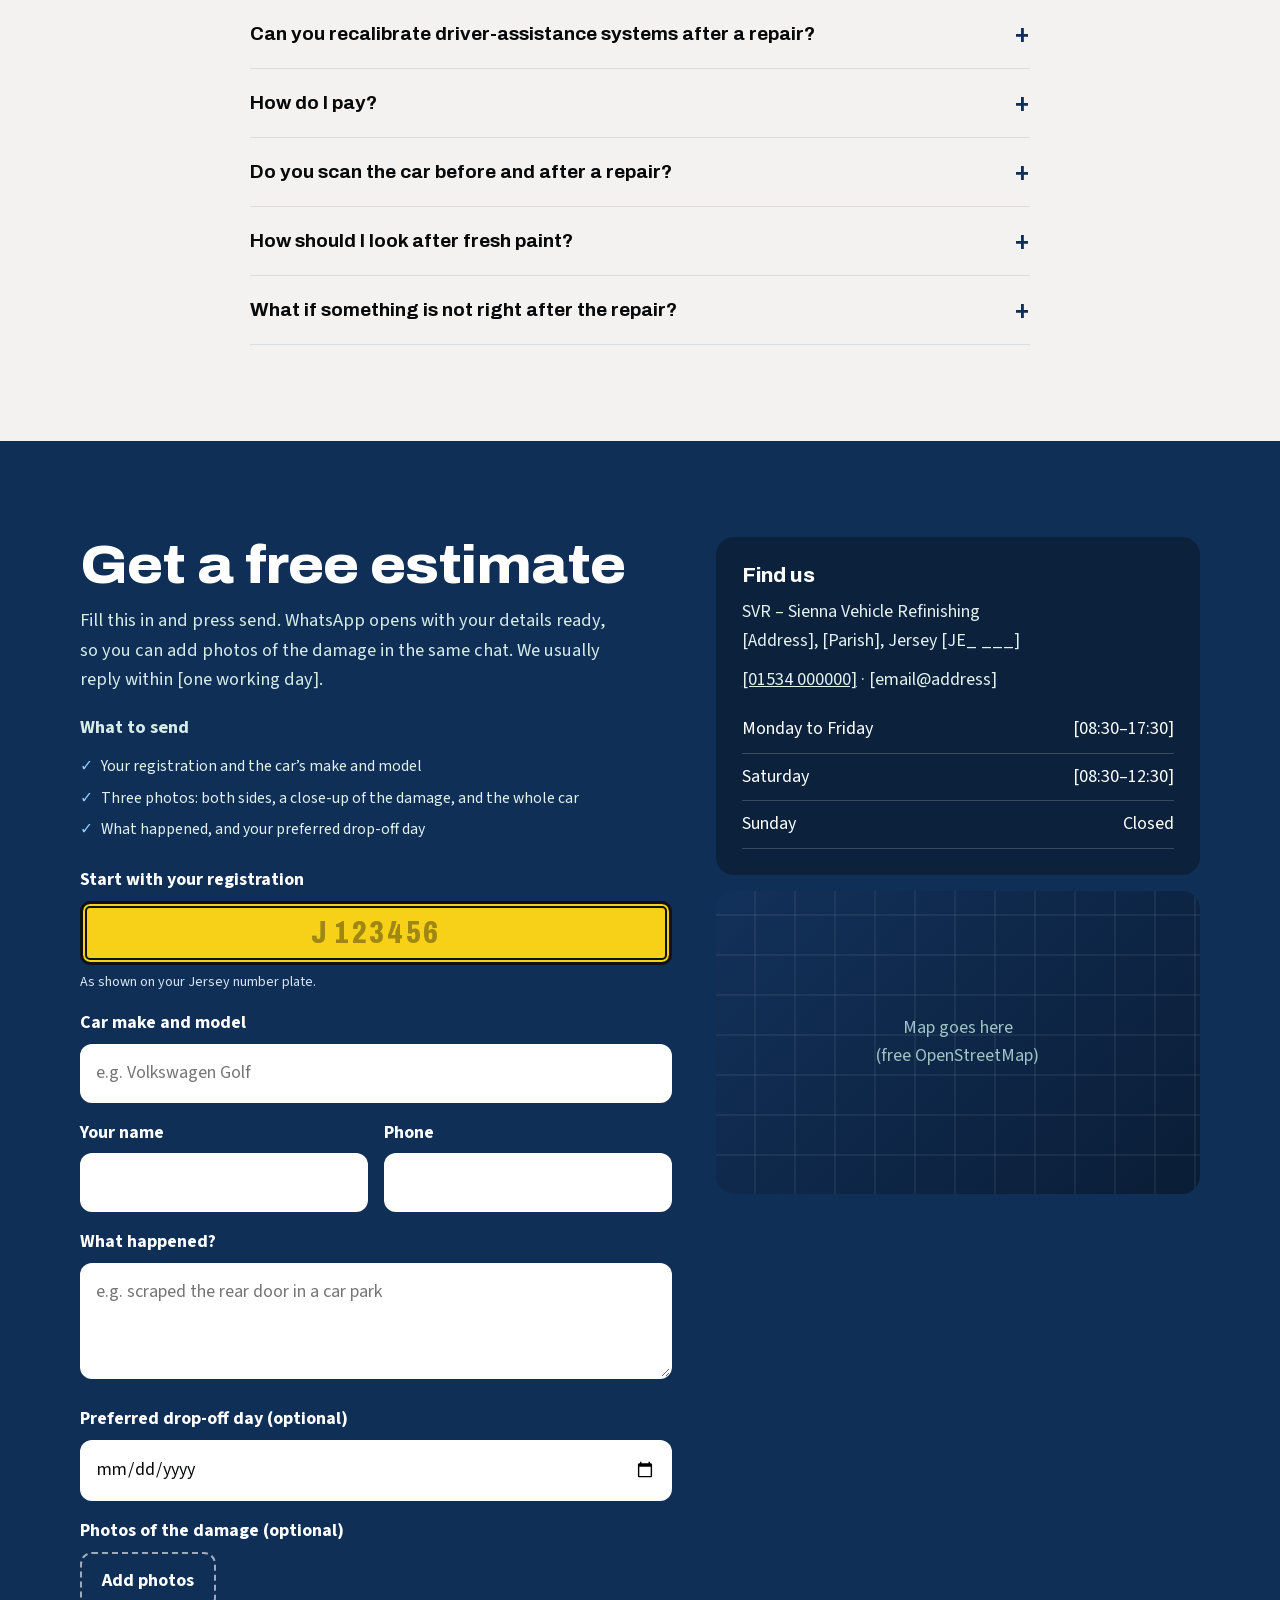
==== commit c5b0f707: "HTML válido, anclas visibles y zonas táctiles de 44 px - aria-label en divs con rol adecuado (gauge," ====
--- a/index.html
+++ b/index.html
@@ -38,9 +38,9 @@
 </script>
 <link rel="preload" href="fonts/Archivo-500_900-latin.woff2" as="font" type="font/woff2" crossorigin>
 <link rel="preload" as="image" href="images/web/hero.jpg" imagesrcset="images/web/hero-800.jpg 800w, images/web/hero-1200.jpg 1200w, images/web/hero.jpg 1400w" imagesizes="100vw" fetchpriority="high">
-<link rel="stylesheet" href="fonts/fonts.css?v=20261110">
-<link rel="stylesheet" href="assets/tokens.css?v=20261110">
-<link rel="stylesheet" href="assets/lang.css?v=20261110">
+<link rel="stylesheet" href="fonts/fonts.css?v=20261111">
+<link rel="stylesheet" href="assets/tokens.css?v=20261111">
+<link rel="stylesheet" href="assets/lang.css?v=20261111">
 <script>document.documentElement.classList.add('js')</script>
 <style>
 :root{--gold:var(--blue);--gold-d:var(--blue-d)}
@@ -335,8 +335,8 @@
 
 /* faq */
 .faq{max-width:820px}
-details{border-bottom:1px solid var(--line);padding:20px 0}
-summary{cursor:pointer;font:700 1.2rem var(--head);list-style:none;display:flex;justify-content:space-between;gap:16px}
+details{border-bottom:1px solid var(--line);padding:12px 0}
+summary{cursor:pointer;font:700 1.2rem var(--head);list-style:none;display:flex;align-items:center;min-height:44px;justify-content:space-between;gap:16px}
 summary::after{content:"+";font-size:1.6rem;line-height:1;color:var(--sea);transition:transform .3s}
 details[open] summary::after{transform:rotate(45deg)}
 details p{margin:12px 0 0;color:var(--muted)}
@@ -520,7 +520,7 @@
    <h3>Pre-purchase bodywork inspection</h3>
    <p>Before you buy, we check every panel with a paint thickness gauge and inspect the car in bright light. You get a short written report with photos, so you know exactly what you are paying for.</p>
    <p class="price">[Price to confirm with SVR]</p>
-   <div class="gauge up" aria-label="Example paint thickness reading">
+   <div class="gauge up" role="img" aria-label="Example paint thickness reading">
     <div class="cap"><span>Example reading, for illustration</span><span>paint depth (µm)</span></div>
     <div class="gr"><span>Bonnet</span><span class="meter"><i style="--w:38%"></i></span><b>118</b></div>
     <div class="gr"><span>Front wing</span><span class="meter"><i style="--w:40%"></i></span><b>124</b></div>
@@ -552,7 +552,7 @@
   <div><h3>Inspected before handover</h3><p>Every panel is checked in bright light before we call you.</p></div>
   <div><h3>Guaranteed in writing</h3><p>[Guarantee terms to confirm with SVR.]</p></div>
  </div>
- <div class="acc" aria-label="Accreditations"><span>[Insurer approvals, if held]</span><span>[Trade body membership, if held]</span><span>[Manufacturer paint system, if used]</span></div>
+ <div class="acc" role="group" aria-label="Accreditations"><span>[Insurer approvals, if held]</span><span>[Trade body membership, if held]</span><span>[Manufacturer paint system, if used]</span></div>
  <p class="note" style="margin-top:12px">Only show an accreditation once SVR can prove it. Better a short, true list than a long one.</p>
 </div></section>
 
@@ -605,9 +605,9 @@
 <section id="reviews" class="rev"><div class="w">
  <div class="intro up"><h2>What customers say</h2><p style="color:#9fc3c4;font-size:.95rem">Sample wording only. Use real reviews, with permission.</p></div>
  <div class="rgrid">
-  <blockquote class="up"><div class="stars" aria-label="5 stars">★★★★★</div><p>“Sample review: I couldn’t tell where the repair was. The colour match was spot on.”</p><footer>[Customer name], St Helier</footer></blockquote>
-  <blockquote class="up"><div class="stars" aria-label="5 stars">★★★★★</div><p>“Sample review: they dealt with my insurer and kept me updated every day.”</p><footer>[Customer name], St Brelade</footer></blockquote>
-  <blockquote class="up"><div class="stars" aria-label="5 stars">★★★★★</div><p>“Sample review: fair price, honest advice, and the car came back spotless.”</p><footer>[Customer name], Grouville</footer></blockquote>
+  <blockquote class="up"><div class="stars" role="img" aria-label="5 stars">★★★★★</div><p>“Sample review: I couldn’t tell where the repair was. The colour match was spot on.”</p><footer>[Customer name], St Helier</footer></blockquote>
+  <blockquote class="up"><div class="stars" role="img" aria-label="5 stars">★★★★★</div><p>“Sample review: they dealt with my insurer and kept me updated every day.”</p><footer>[Customer name], St Brelade</footer></blockquote>
+  <blockquote class="up"><div class="stars" role="img" aria-label="5 stars">★★★★★</div><p>“Sample review: fair price, honest advice, and the car came back spotless.”</p><footer>[Customer name], Grouville</footer></blockquote>
  </div>
 </div></section>
 
@@ -652,7 +652,7 @@
     <p class="hint" id="phn">Up to 5 photos. They are not uploaded to this website: they only leave your phone through WhatsApp.</p></div>
       <p class="legal">We use your details only to reply to your enquiry. See our <a href="#privacy" style="color:#fff">privacy notice</a>.</p>
    <button class="btn wa" type="submit" style="color:var(--ink)">Send on WhatsApp</button>
-   <p class="alt">No WhatsApp? <a href="mailto:[email@address]" id="mail">Send it by email instead</a>.</p>
+   <p class="alt">No WhatsApp? <a href="mailto:hello@example.com" id="mail">Send it by email instead</a>.</p>
    <div class="ok" id="ok" role="status">WhatsApp is opening with your message. Add photos of the damage in the chat, then press send.</div>
    <div class="ok" id="ok2" role="status">Shared. Make sure you pressed send in WhatsApp.</div>
    <div class="ok" id="ok3" role="status">Email cannot attach photos from this page. Please add them in your email app.</div>
@@ -682,8 +682,8 @@
 <a class="fab" id="fab" href="#contact" aria-label="Book your appointment"><span class="lbl">Book your appointment</span><span class="ico"><i class="puff"></i><i class="puff"></i><i class="puff"></i><i class="puff"></i><i class="puff"></i><svg viewBox="0 0 64 64" fill="currentColor" aria-hidden="true"><path d="M29 5h16l-2.5 14H31.5z"/><rect x="14" y="20" width="36" height="11" rx="4.5"/><rect x="7" y="23" width="9" height="5" rx="2"/><path d="M38 31h11l-4.5 24c-.4 2-2 3.2-4 3.2h-2c-2.2 0-3.6-1.6-3.2-3.8z"/><path d="M31 32c-1.2 4 0 8 3 10" fill="none" stroke="currentColor" stroke-width="2.6" stroke-linecap="round"/><g class="mist" fill="#fff"><circle cx="4" cy="22" r="1.8"/><circle cx="2.5" cy="26" r="1.4"/><circle cx="4.5" cy="30" r="1.8"/></g></svg></span></a>
 <div class="bar"><a href="tel:+44000000000">Call</a><a href="https://wa.me/44000000000">WhatsApp</a><a href="#contact">Estimate</a></div>
 
-<script src="assets/translations.js?v=20261110"></script>
-<script src="assets/lang.js?v=20261110"></script>
+<script src="assets/translations.js?v=20261111"></script>
+<script src="assets/lang.js?v=20261111"></script>
 <script>
 (function(){
  var rm=matchMedia('(prefers-reduced-motion:reduce)').matches;
@@ -721,7 +721,8 @@
 
  /* Estimate form: opens WhatsApp (or email) with the message ready. No server or account needed.
     Replace these two with SVR's real WhatsApp number (international format, no + or spaces) and email. */
- var SVR_WHATSAPP='44000000000', SVR_EMAIL='[email@address]';
+ /* Replace with the workshop's real number (international format, no + or spaces) and email. */
+ var SVR_WHATSAPP='44000000000', SVR_EMAIL='hello@example.com';
  function msg(){
   function v(id){return (document.getElementById(id).value||'').trim()}
   return 'Hello SVR, I would like a free estimate.\n'+
--- a/assets/tokens.css
+++ b/assets/tokens.css
@@ -1,4 +1,5 @@
 /* SVR design tokens. Change the palette here, not in each page. */
+html{scroll-padding-top:86px} /* keeps anchor targets clear of the fixed header */
 :root{
   --ink:#08090b;
   --ink2:#15181e;
